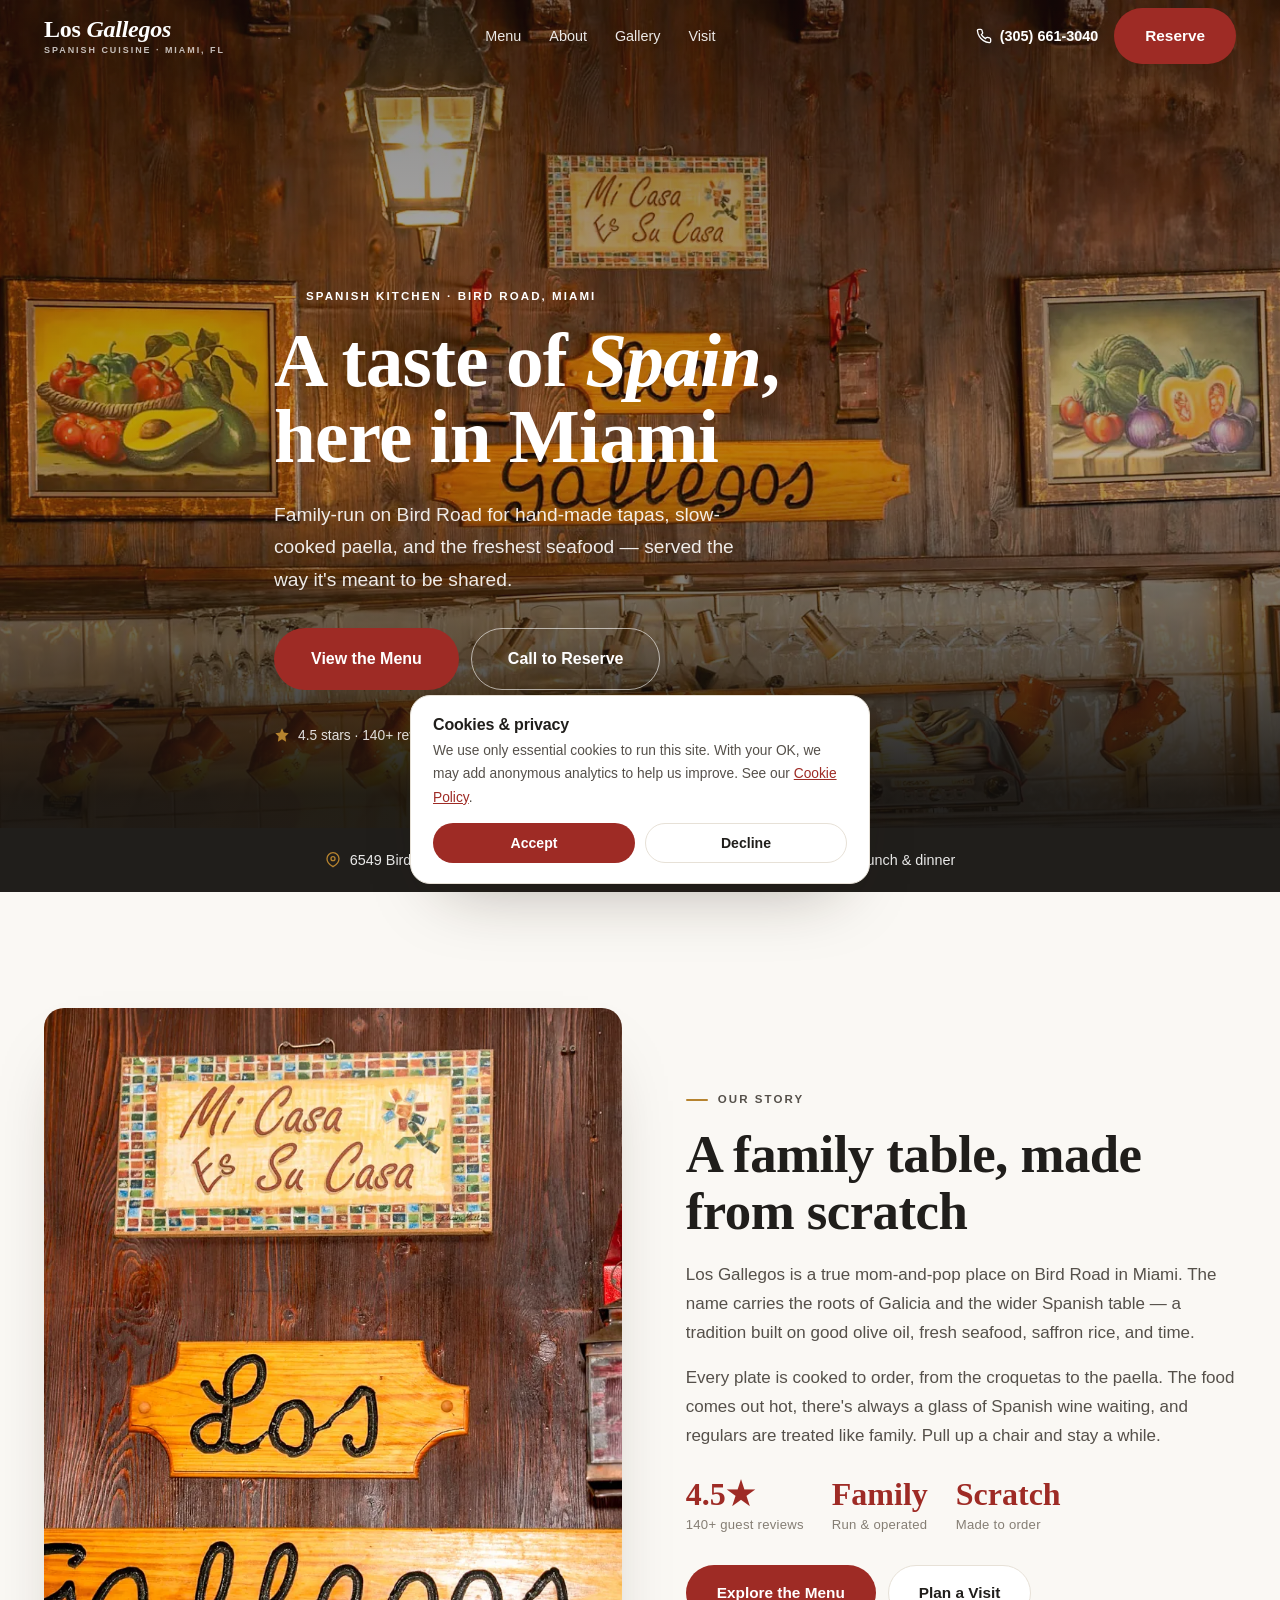
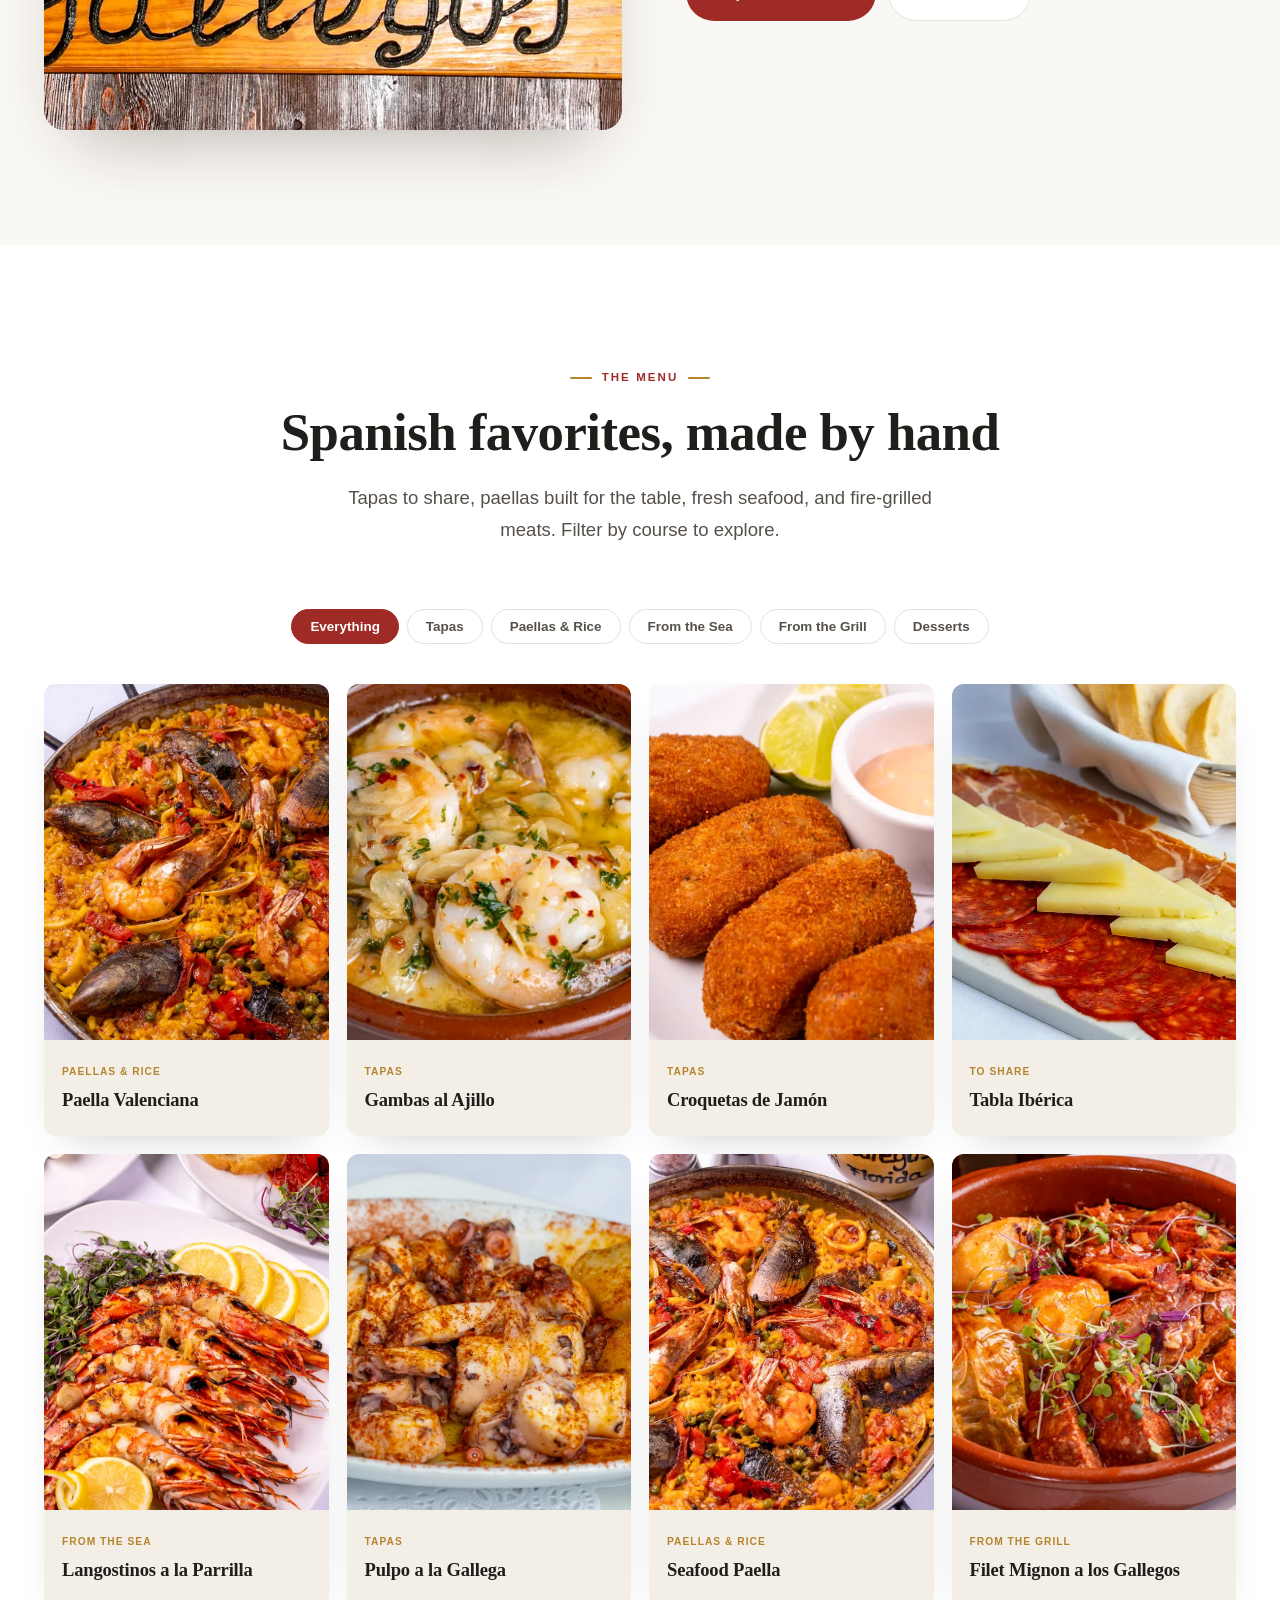
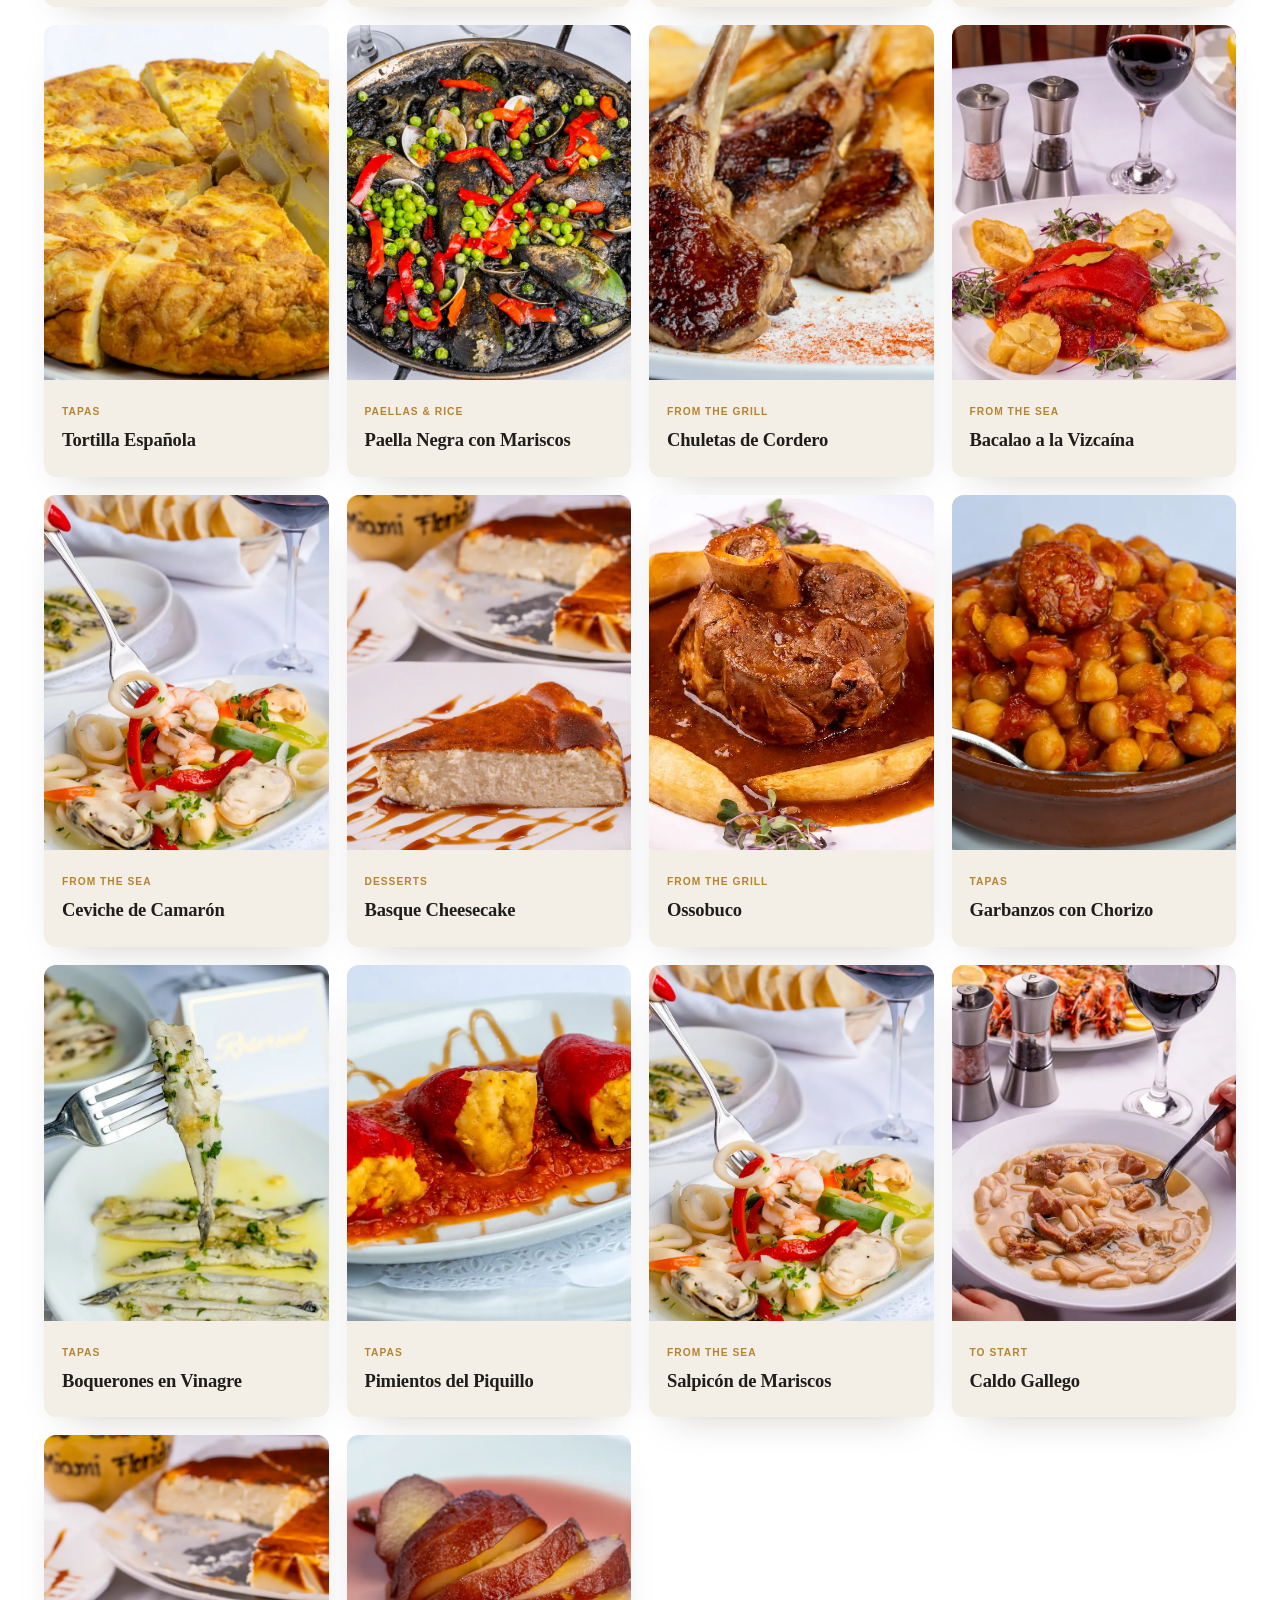
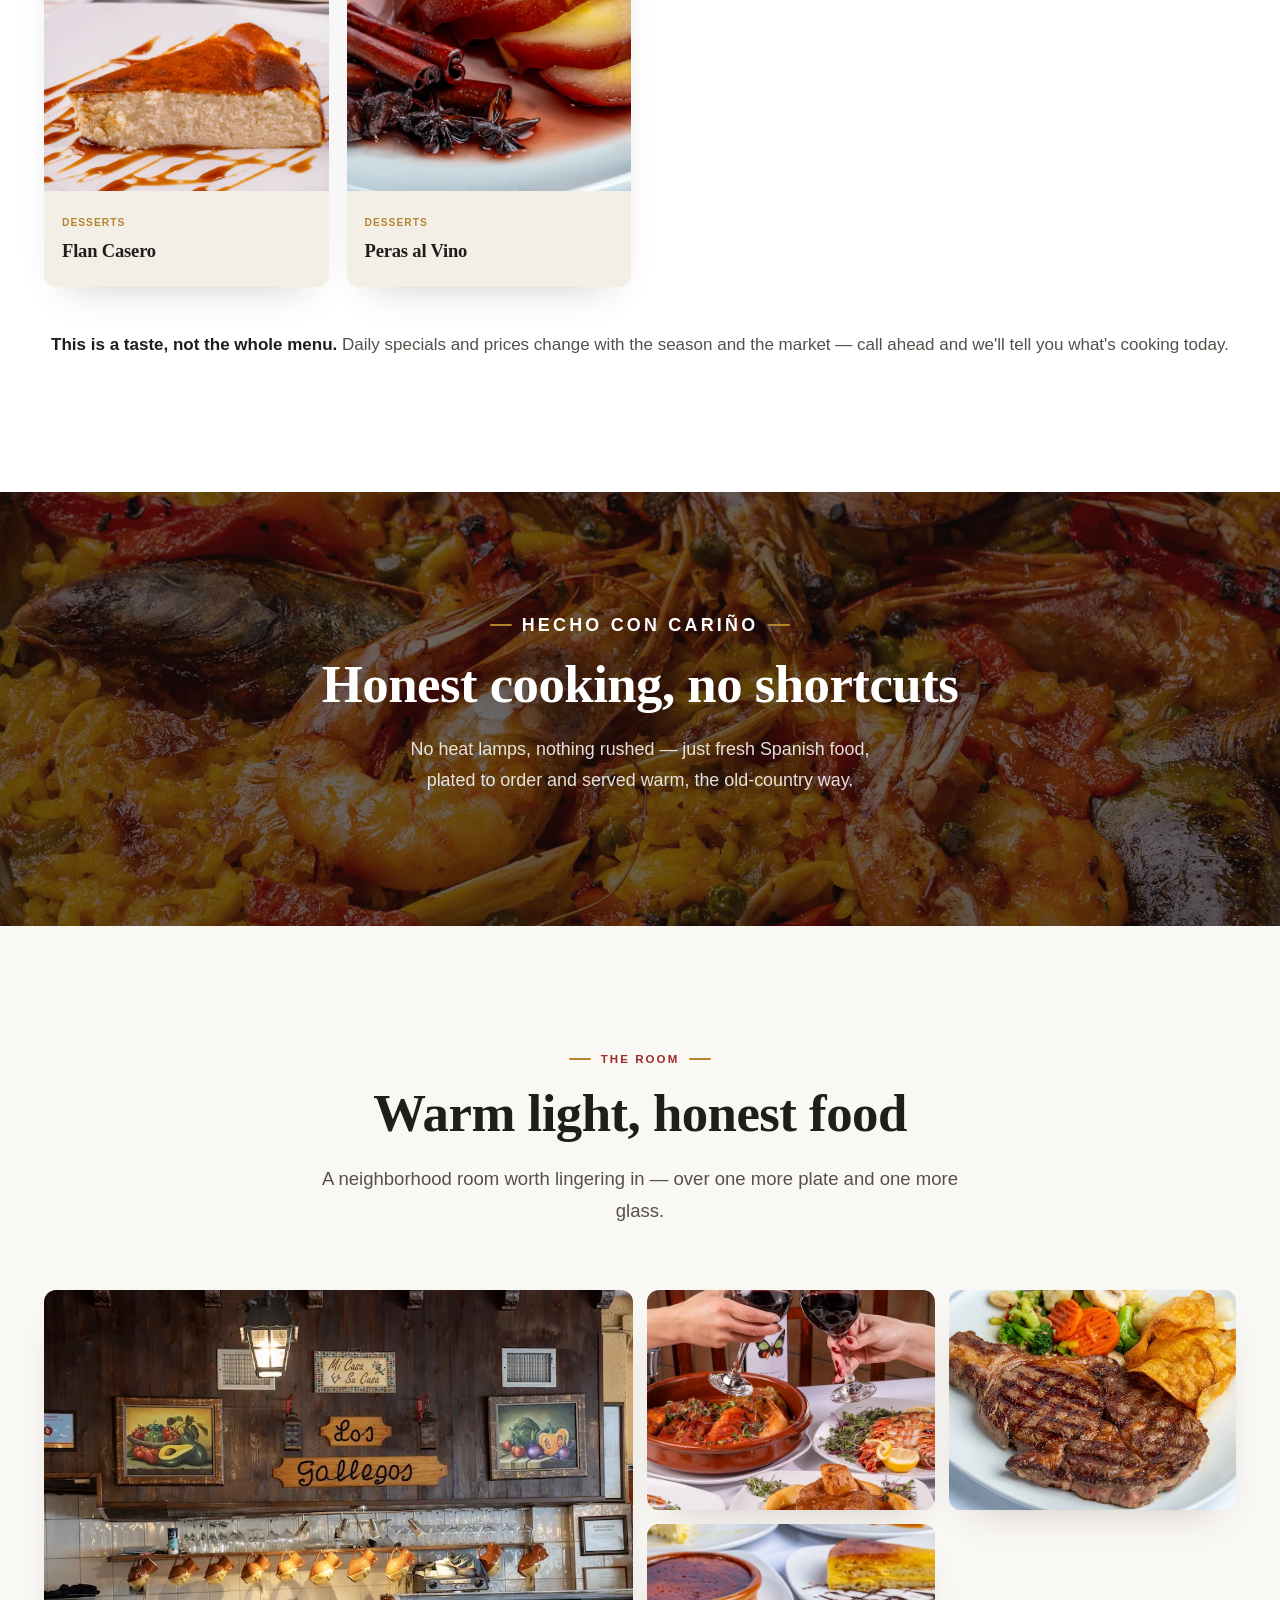
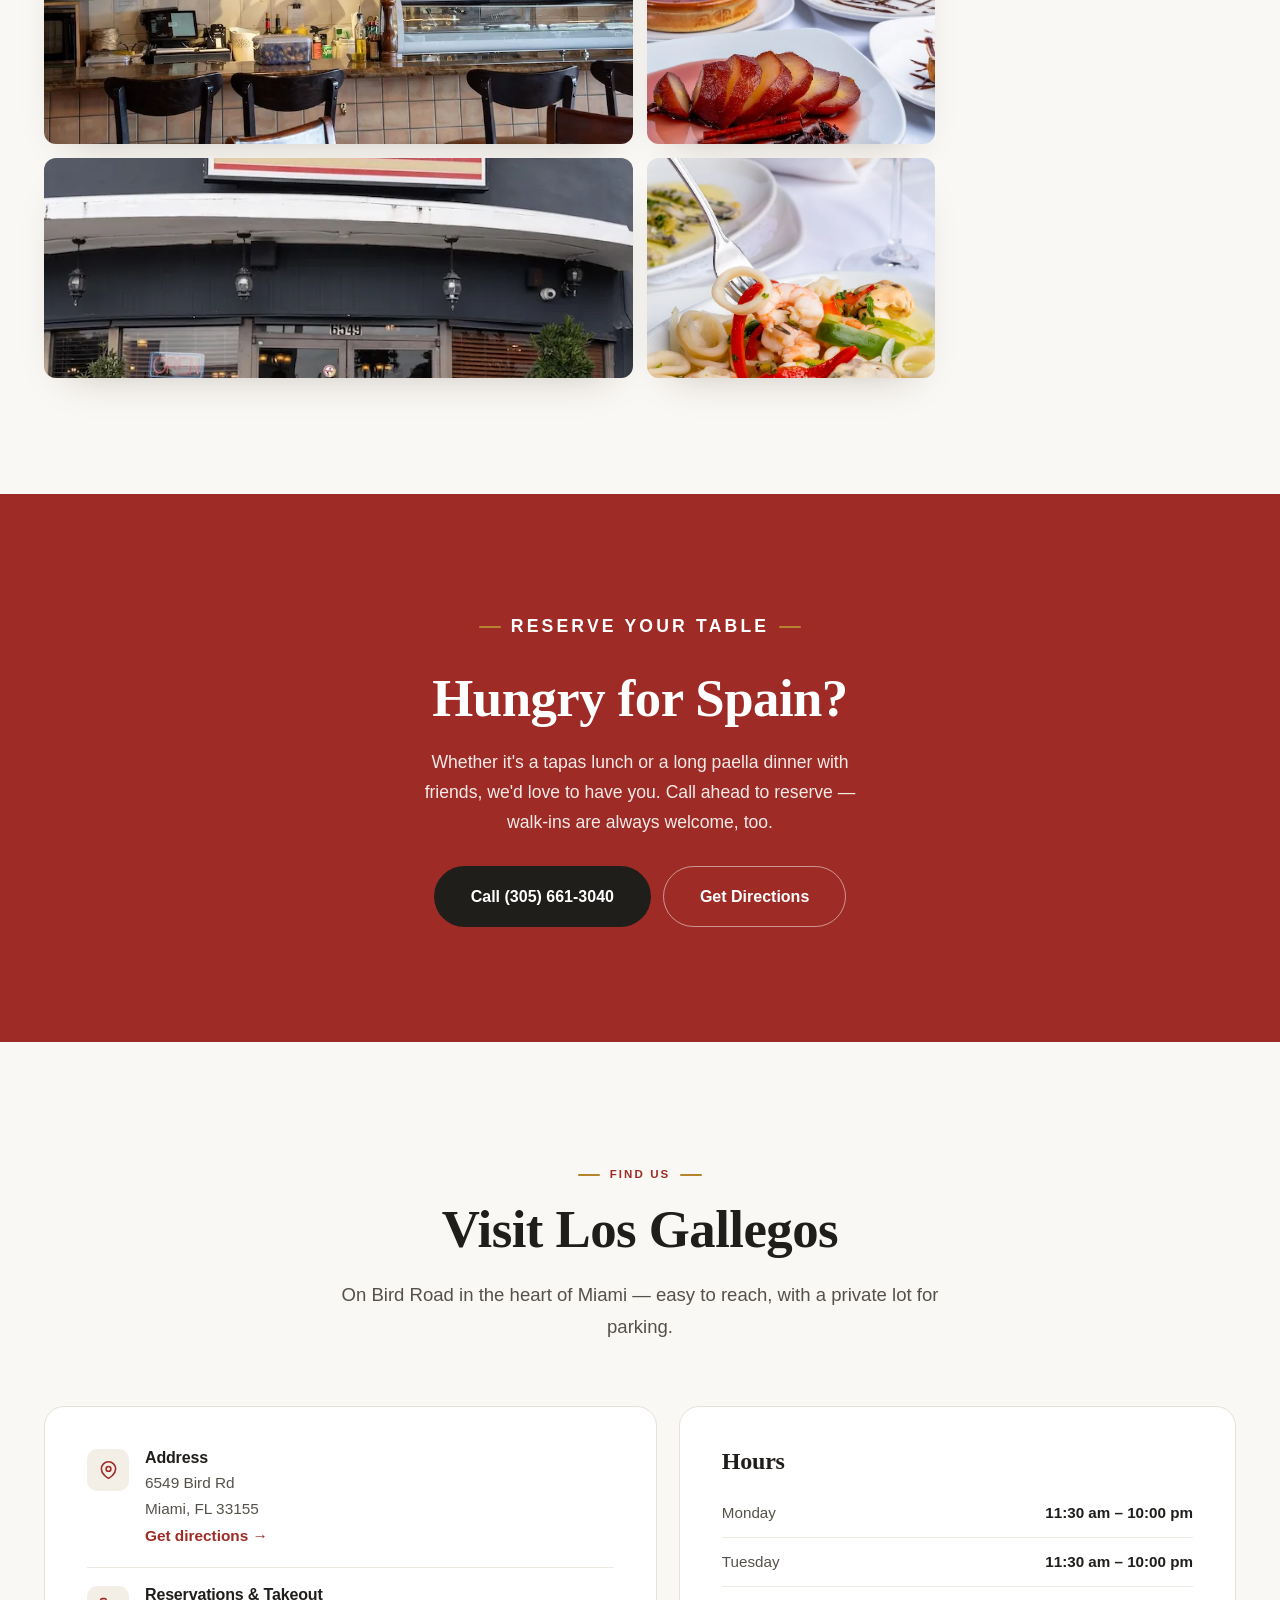
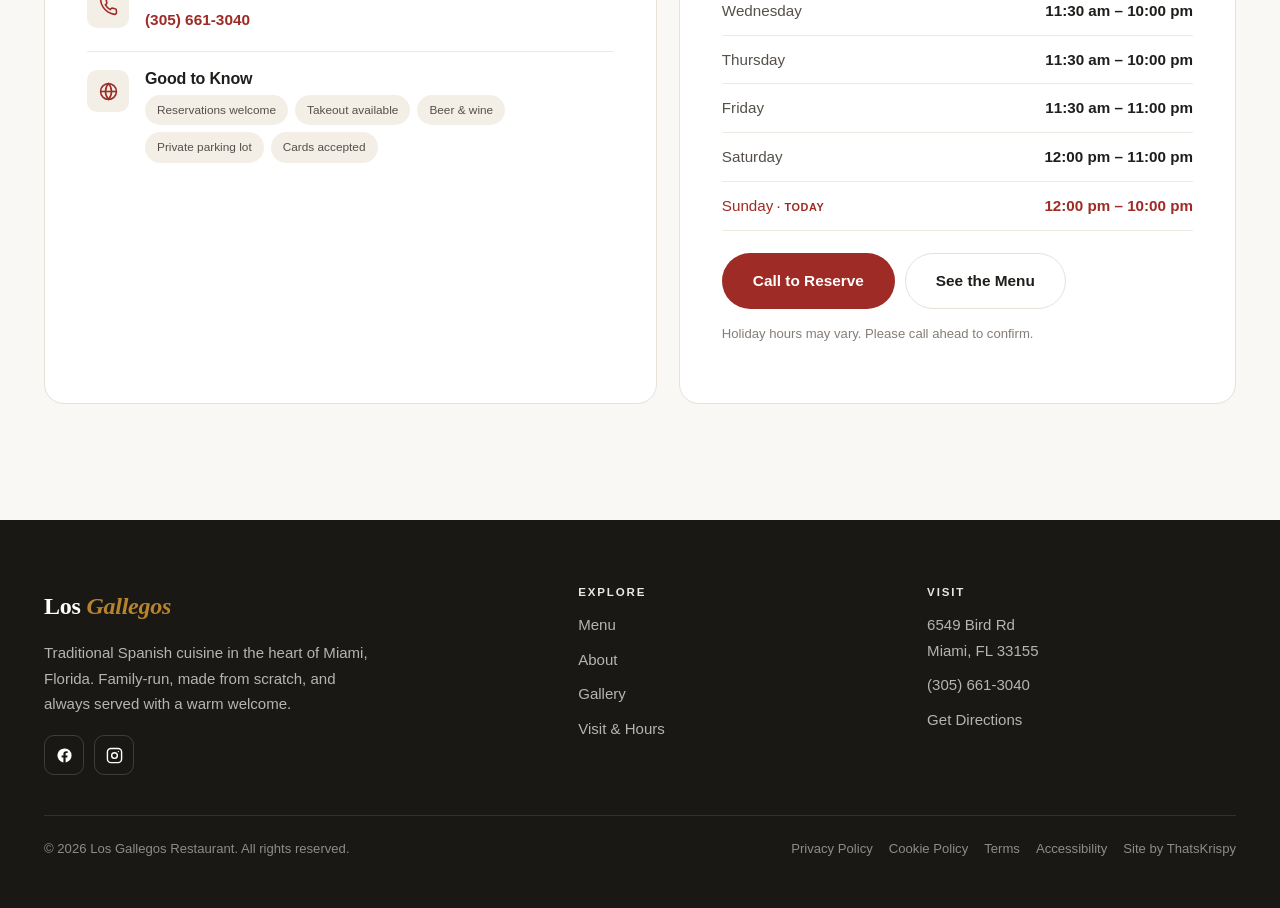
==== index.html @ fc549ae0 "v5 'Clean Modern' ground-up rebuild: light editorial design, system fonts, SEO-renamed images (Miami" ====
<!DOCTYPE html>
<html lang="en">
<head>
  <meta charset="UTF-8" />
  <meta name="viewport" content="width=device-width, initial-scale=1" />
  <title>Los Gallegos | Spanish Restaurant in Miami, FL — Tapas, Paella &amp; Seafood</title>
  <meta name="description" content="Los Gallegos is a family-run Spanish restaurant on Bird Road in Miami, Florida. Hand-made tapas, slow-cooked paella, fresh seafood, and Spanish wine. Call (305) 661-3040 to reserve." />
  <meta name="theme-color" content="#9e2b25" />
  <link rel="canonical" href="https://losgallegosmiami.com/" />

  <!-- Open Graph / social -->
  <meta property="og:type" content="restaurant" />
  <meta property="og:title" content="Los Gallegos | Spanish Restaurant in Miami, FL" />
  <meta property="og:description" content="Hand-made tapas, slow-cooked paella, and fresh seafood — a family-run Spanish table on Bird Road, Miami, Florida." />
  <meta property="og:url" content="https://losgallegosmiami.com/" />
  <meta property="og:image" content="https://losgallegosmiami.com/assets/img/los-gallegos-spanish-restaurant-miami-florida.jpg" />
  <meta property="og:locale" content="en_US" />
  <meta name="twitter:card" content="summary_large_image" />
  <meta name="twitter:title" content="Los Gallegos | Spanish Restaurant in Miami, FL" />
  <meta name="twitter:description" content="Tapas, paella, and fresh seafood in the heart of Miami, Florida. Family-run on Bird Road." />
  <meta name="twitter:image" content="https://losgallegosmiami.com/assets/img/los-gallegos-spanish-restaurant-miami-florida.jpg" />

  <!-- Favicons -->
  <link rel="icon" type="image/png" sizes="32x32" href="/assets/img/favicon-32.png" />
  <link rel="icon" type="image/png" sizes="16x16" href="/assets/img/favicon-16.png" />
  <link rel="apple-touch-icon" href="/assets/img/favicon-180.png" />
  <link rel="manifest" href="/site.webmanifest" />
  <link rel="preload" as="image" href="/assets/img/spanish-restaurant-los-gallegos-miami-florida.webp" />

  <link rel="stylesheet" href="/css/styles.css" />

  <!-- Structured data: Restaurant -->
  <script type="application/ld+json">
  {
    "@context": "https://schema.org",
    "@type": "Restaurant",
    "name": "Los Gallegos Restaurant",
    "image": "https://losgallegosmiami.com/assets/img/los-gallegos-spanish-restaurant-miami-florida.jpg",
    "url": "https://losgallegosmiami.com/",
    "telephone": "+1-305-661-3040",
    "servesCuisine": ["Spanish", "Tapas", "Seafood", "Mediterranean"],
    "priceRange": "$$",
    "acceptsReservations": "True",
    "address": {
      "@type": "PostalAddress",
      "streetAddress": "6549 Bird Rd",
      "addressLocality": "Miami",
      "addressRegion": "FL",
      "postalCode": "33155",
      "addressCountry": "US"
    },
    "geo": { "@type": "GeoCoordinates", "latitude": 25.7336979, "longitude": -80.3020554 },
    "hasMenu": "https://losgallegosmiami.com/#menu",
    "openingHoursSpecification": [
      { "@type": "OpeningHoursSpecification", "dayOfWeek": ["Monday","Tuesday","Wednesday","Thursday"], "opens": "11:30", "closes": "22:00" },
      { "@type": "OpeningHoursSpecification", "dayOfWeek": "Friday", "opens": "11:30", "closes": "23:00" },
      { "@type": "OpeningHoursSpecification", "dayOfWeek": "Saturday", "opens": "12:00", "closes": "23:00" },
      { "@type": "OpeningHoursSpecification", "dayOfWeek": "Sunday", "opens": "12:00", "closes": "22:00" }
    ]
  }
  </script>
</head>
<body>
  <a href="#main" class="skip btn btn--primary">Skip to content</a>

  <!-- Header -->
  <header class="site-header">
    <div class="container">
      <nav class="nav" aria-label="Primary">
        <a class="brand" href="#top" aria-label="Los Gallegos — home">
          <span class="brand__mark">Los <em>Gallegos</em></span>
          <span class="brand__sub">Spanish Cuisine · Miami, FL</span>
        </a>
        <ul class="nav__links" id="nav-links">
          <li><a href="#menu">Menu</a></li>
          <li><a href="#about">About</a></li>
          <li><a href="#gallery">Gallery</a></li>
          <li><a href="#visit">Visit</a></li>
        </ul>
        <div class="nav__actions">
          <a class="nav__call" href="tel:+13056613040" aria-label="Call Los Gallegos at (305) 661-3040">
            <svg viewBox="0 0 24 24" fill="none" stroke="currentColor" stroke-width="2" aria-hidden="true"><path d="M22 16.92v3a2 2 0 0 1-2.18 2 19.79 19.79 0 0 1-8.63-3.07 19.5 19.5 0 0 1-6-6 19.79 19.79 0 0 1-3.07-8.67A2 2 0 0 1 4.11 2h3a2 2 0 0 1 2 1.72c.13.96.36 1.9.7 2.81a2 2 0 0 1-.45 2.11L8.09 9.91a16 16 0 0 0 6 6l1.27-1.27a2 2 0 0 1 2.11-.45c.9.34 1.85.57 2.81.7A2 2 0 0 1 22 16.92z"/></svg>
            (305) 661-3040
          </a>
          <a class="btn btn--primary" href="tel:+13056613040">Reserve</a>
          <button class="nav__toggle" type="button" aria-label="Open menu" aria-controls="nav-links" aria-expanded="false">
            <span></span><span></span><span></span>
          </button>
        </div>
      </nav>
    </div>
  </header>

  <main id="main">
    <span id="top"></span>

    <!-- Hero -->
    <section class="hero" aria-label="Welcome to Los Gallegos">
      <div class="hero__media">
        <img src="/assets/img/spanish-restaurant-los-gallegos-miami-florida.webp" alt="Interior of Los Gallegos Spanish restaurant in Miami, Florida" fetchpriority="high" />
      </div>
      <div class="container hero__inner">
        <p class="eyebrow">Spanish Kitchen · Bird Road, Miami</p>
        <h1>A taste of <em>Spain</em>,<br />here in Miami</h1>
        <p class="hero__tag">Family-run on Bird Road for hand-made tapas, slow-cooked paella, and the freshest seafood — served the way it's meant to be shared.</p>
        <div class="hero__actions">
          <a class="btn btn--primary btn--lg" href="#menu">View the Menu</a>
          <a class="btn btn--ghost btn--lg" style="color:#fff;border-color:rgba(255,255,255,.6)" href="tel:+13056613040">Call to Reserve</a>
        </div>
        <div class="hero__meta">
          <span><svg viewBox="0 0 24 24" fill="currentColor" aria-hidden="true"><path d="M12 2l2.9 6.26L22 9.27l-5 4.87L18.18 22 12 18.56 5.82 22 7 14.14l-5-4.87 7.1-1.01L12 2z"/></svg> 4.5 stars · 140+ reviews</span>
          <span><svg viewBox="0 0 24 24" fill="none" stroke="currentColor" stroke-width="2" aria-hidden="true"><path d="M21 10c0 7-9 12-9 12s-9-5-9-12a9 9 0 0 1 18 0z"/><circle cx="12" cy="10" r="3"/></svg> 6549 Bird Rd, Miami, FL</span>
          <span><svg viewBox="0 0 24 24" fill="none" stroke="currentColor" stroke-width="2" aria-hidden="true"><circle cx="12" cy="12" r="9"/><path d="M12 7v5l3 2"/></svg> Open daily · lunch &amp; dinner</span>
        </div>
      </div>
    </section>

    <!-- Quick info strip -->
    <div class="strip">
      <div class="container">
        <div class="strip__row">
          <span><svg viewBox="0 0 24 24" fill="none" stroke="currentColor" stroke-width="2" aria-hidden="true"><path d="M21 10c0 7-9 12-9 12s-9-5-9-12a9 9 0 0 1 18 0z"/><circle cx="12" cy="10" r="3"/></svg> 6549 Bird Rd, Miami, FL 33155</span>
          <span><svg viewBox="0 0 24 24" fill="none" stroke="currentColor" stroke-width="2" aria-hidden="true"><path d="M22 16.92v3a2 2 0 0 1-2.18 2 19.79 19.79 0 0 1-8.63-3.07 19.5 19.5 0 0 1-6-6 19.79 19.79 0 0 1-3.07-8.67A2 2 0 0 1 4.11 2h3a2 2 0 0 1 2 1.72c.13.96.36 1.9.7 2.81a2 2 0 0 1-.45 2.11L8.09 9.91a16 16 0 0 0 6 6l1.27-1.27a2 2 0 0 1 2.11-.45c.9.34 1.85.57 2.81.7A2 2 0 0 1 22 16.92z"/></svg> <a href="tel:+13056613040">(305) 661-3040</a></span>
          <span><svg viewBox="0 0 24 24" fill="none" stroke="currentColor" stroke-width="2" aria-hidden="true"><circle cx="12" cy="12" r="9"/><path d="M12 7v5l3 2"/></svg> Open today · lunch &amp; dinner</span>
        </div>
      </div>
    </div>

    <!-- About -->
    <section class="section" id="about" aria-label="About Los Gallegos">
      <div class="container">
        <div class="about__grid">
          <div class="about__media reveal">
            <img src="/assets/img/spanish-restaurant-dining-room-los-gallegos-miami-florida.webp" alt="The warm dining room at Los Gallegos Spanish restaurant in Miami, Florida" loading="lazy" decoding="async" />
          </div>
          <div class="about__body reveal" data-delay="1">
            <p class="eyebrow">Our Story</p>
            <h2>A family table, made from scratch</h2>
            <p>Los Gallegos is a true mom-and-pop place on Bird Road in Miami. The name carries the roots of Galicia and the wider Spanish table — a tradition built on good olive oil, fresh seafood, saffron rice, and time.</p>
            <p>Every plate is cooked to order, from the croquetas to the paella. The food comes out hot, there's always a glass of Spanish wine waiting, and regulars are treated like family. Pull up a chair and stay a while.</p>
            <div class="stats">
              <div class="stat"><strong>4.5★</strong><span>140+ guest reviews</span></div>
              <div class="stat"><strong>Family</strong><span>Run &amp; operated</span></div>
              <div class="stat"><strong>Scratch</strong><span>Made to order</span></div>
            </div>
            <div class="hero__actions" style="margin-top:26px">
              <a class="btn btn--primary" href="#menu">Explore the Menu</a>
              <a class="btn btn--outline" href="#visit">Plan a Visit</a>
            </div>
          </div>
        </div>
      </div>
    </section>

    <!-- Menu / dishes -->
    <section class="section menu" id="menu" aria-label="Menu highlights">
      <div class="container">
        <div class="head center reveal">
          <p class="eyebrow eyebrow--center">The Menu</p>
          <h2>Spanish favorites, made by hand</h2>
          <p class="lead">Tapas to share, paellas built for the table, fresh seafood, and fire-grilled meats. Filter by course to explore.</p>
        </div>

        <div class="filter reveal" role="group" aria-label="Filter dishes by course">
          <button type="button" class="is-active" data-filter="all">Everything</button>
          <button type="button" data-filter="tapas">Tapas</button>
          <button type="button" data-filter="arroces">Paellas &amp; Rice</button>
          <button type="button" data-filter="mar">From the Sea</button>
          <button type="button" data-filter="carne">From the Grill</button>
          <button type="button" data-filter="postres">Desserts</button>
        </div>

        <div class="dishes reveal" id="dishes">
          <figure class="dish" data-course="arroces">
            <div class="dish__img"><img src="/assets/img/paella-valenciana-los-gallegos-miami-florida.webp" alt="Paella Valenciana with saffron rice, chicken and seafood at Los Gallegos Miami" loading="lazy" decoding="async" /></div>
            <figcaption class="dish__body"><span class="dish__tag">Paellas &amp; Rice</span><h3 class="dish__name">Paella Valenciana</h3></figcaption>
          </figure>
          <figure class="dish" data-course="tapas">
            <div class="dish__img"><img src="/assets/img/gambas-al-ajillo-garlic-shrimp-los-gallegos-miami-florida.webp" alt="Gambas al ajillo — sizzling garlic shrimp at Los Gallegos Miami" loading="lazy" decoding="async" /></div>
            <figcaption class="dish__body"><span class="dish__tag">Tapas</span><h3 class="dish__name">Gambas al Ajillo</h3></figcaption>
          </figure>
          <figure class="dish" data-course="tapas">
            <div class="dish__img"><img src="/assets/img/croquetas-de-jamon-los-gallegos-miami-florida.webp" alt="Golden ham croquetas at Los Gallegos Miami" loading="lazy" decoding="async" /></div>
            <figcaption class="dish__body"><span class="dish__tag">Tapas</span><h3 class="dish__name">Croquetas de Jamón</h3></figcaption>
          </figure>
          <figure class="dish" data-course="tapas">
            <div class="dish__img"><img src="/assets/img/tabla-iberica-charcuterie-los-gallegos-miami-florida.webp" alt="Tabla Ibérica board of Spanish cured meats and cheeses at Los Gallegos Miami" loading="lazy" decoding="async" /></div>
            <figcaption class="dish__body"><span class="dish__tag">To Share</span><h3 class="dish__name">Tabla Ibérica</h3></figcaption>
          </figure>
          <figure class="dish" data-course="mar">
            <div class="dish__img"><img src="/assets/img/grilled-langostinos-los-gallegos-miami-florida.webp" alt="Grilled langostinos with garlic and olive oil at Los Gallegos Miami" loading="lazy" decoding="async" /></div>
            <figcaption class="dish__body"><span class="dish__tag">From the Sea</span><h3 class="dish__name">Langostinos a la Parrilla</h3></figcaption>
          </figure>
          <figure class="dish" data-course="tapas">
            <div class="dish__img"><img src="/assets/img/pulpo-a-la-gallega-octopus-los-gallegos-miami-florida.webp" alt="Pulpo a la Gallega — Galician octopus with paprika at Los Gallegos Miami" loading="lazy" decoding="async" /></div>
            <figcaption class="dish__body"><span class="dish__tag">Tapas</span><h3 class="dish__name">Pulpo a la Gallega</h3></figcaption>
          </figure>
          <figure class="dish" data-course="arroces">
            <div class="dish__img"><img src="/assets/img/seafood-paella-los-gallegos-miami-florida.webp" alt="Seafood paella heavy with the day's catch at Los Gallegos Miami" loading="lazy" decoding="async" /></div>
            <figcaption class="dish__body"><span class="dish__tag">Paellas &amp; Rice</span><h3 class="dish__name">Seafood Paella</h3></figcaption>
          </figure>
          <figure class="dish" data-course="carne">
            <div class="dish__img"><img src="/assets/img/filet-mignon-los-gallegos-miami-florida.webp" alt="Filet mignon a los Gallegos at Los Gallegos Miami" loading="lazy" decoding="async" /></div>
            <figcaption class="dish__body"><span class="dish__tag">From the Grill</span><h3 class="dish__name">Filet Mignon a los Gallegos</h3></figcaption>
          </figure>
          <figure class="dish" data-course="tapas">
            <div class="dish__img"><img src="/assets/img/tortilla-espanola-los-gallegos-miami-florida.webp" alt="Tortilla Española — Spanish potato omelette at Los Gallegos Miami" loading="lazy" decoding="async" /></div>
            <figcaption class="dish__body"><span class="dish__tag">Tapas</span><h3 class="dish__name">Tortilla Española</h3></figcaption>
          </figure>
          <figure class="dish" data-course="arroces">
            <div class="dish__img"><img src="/assets/img/paella-negra-seafood-los-gallegos-miami-florida.webp" alt="Paella negra — black rice cooked in squid ink with seafood at Los Gallegos Miami" loading="lazy" decoding="async" /></div>
            <figcaption class="dish__body"><span class="dish__tag">Paellas &amp; Rice</span><h3 class="dish__name">Paella Negra con Mariscos</h3></figcaption>
          </figure>
          <figure class="dish" data-course="carne">
            <div class="dish__img"><img src="/assets/img/chuletas-de-cordero-lamb-chops-los-gallegos-miami-florida.webp" alt="Chuletas de cordero — grilled lamb chops at Los Gallegos Miami" loading="lazy" decoding="async" /></div>
            <figcaption class="dish__body"><span class="dish__tag">From the Grill</span><h3 class="dish__name">Chuletas de Cordero</h3></figcaption>
          </figure>
          <figure class="dish" data-course="mar">
            <div class="dish__img"><img src="/assets/img/bacalao-a-la-vizcaina-los-gallegos-miami-florida.webp" alt="Bacalao a la Vizcaína — salt cod in Biscay pepper sauce at Los Gallegos Miami" loading="lazy" decoding="async" /></div>
            <figcaption class="dish__body"><span class="dish__tag">From the Sea</span><h3 class="dish__name">Bacalao a la Vizcaína</h3></figcaption>
          </figure>
          <figure class="dish" data-course="mar">
            <div class="dish__img"><img src="/assets/img/ceviche-de-camaron-los-gallegos-miami-florida.webp" alt="Ceviche de camarón — shrimp cured in citrus at Los Gallegos Miami" loading="lazy" decoding="async" /></div>
            <figcaption class="dish__body"><span class="dish__tag">From the Sea</span><h3 class="dish__name">Ceviche de Camarón</h3></figcaption>
          </figure>
          <figure class="dish" data-course="postres">
            <div class="dish__img"><img src="/assets/img/basque-cheesecake-los-gallegos-miami-florida.webp" alt="Burnt Basque cheesecake with a caramelized top at Los Gallegos Miami" loading="lazy" decoding="async" /></div>
            <figcaption class="dish__body"><span class="dish__tag">Desserts</span><h3 class="dish__name">Basque Cheesecake</h3></figcaption>
          </figure>
          <figure class="dish" data-course="carne">
            <div class="dish__img"><img src="/assets/img/ossobuco-los-gallegos-miami-florida.webp" alt="Ossobuco — slow-braised veal shank at Los Gallegos Miami" loading="lazy" decoding="async" /></div>
            <figcaption class="dish__body"><span class="dish__tag">From the Grill</span><h3 class="dish__name">Ossobuco</h3></figcaption>
          </figure>
          <figure class="dish" data-course="tapas">
            <div class="dish__img"><img src="/assets/img/garbanzos-con-chorizo-los-gallegos-miami-florida.webp" alt="Garbanzos con chorizo — chickpeas stewed with chorizo at Los Gallegos Miami" loading="lazy" decoding="async" /></div>
            <figcaption class="dish__body"><span class="dish__tag">Tapas</span><h3 class="dish__name">Garbanzos con Chorizo</h3></figcaption>
          </figure>
          <figure class="dish" data-course="tapas">
            <div class="dish__img"><img src="/assets/img/boquerones-en-vinagre-los-gallegos-miami-florida.webp" alt="Boquerones en vinagre — marinated white anchovies at Los Gallegos Miami" loading="lazy" decoding="async" /></div>
            <figcaption class="dish__body"><span class="dish__tag">Tapas</span><h3 class="dish__name">Boquerones en Vinagre</h3></figcaption>
          </figure>
          <figure class="dish" data-course="tapas">
            <div class="dish__img"><img src="/assets/img/pimientos-del-piquillo-los-gallegos-miami-florida.webp" alt="Pimientos del piquillo stuffed with cod at Los Gallegos Miami" loading="lazy" decoding="async" /></div>
            <figcaption class="dish__body"><span class="dish__tag">Tapas</span><h3 class="dish__name">Pimientos del Piquillo</h3></figcaption>
          </figure>
          <figure class="dish" data-course="mar">
            <div class="dish__img"><img src="/assets/img/salpicon-de-mariscos-seafood-salad-los-gallegos-miami-florida.webp" alt="Salpicón de mariscos — chilled seafood salad at Los Gallegos Miami" loading="lazy" decoding="async" /></div>
            <figcaption class="dish__body"><span class="dish__tag">From the Sea</span><h3 class="dish__name">Salpicón de Mariscos</h3></figcaption>
          </figure>
          <figure class="dish" data-course="tapas">
            <div class="dish__img"><img src="/assets/img/caldo-gallego-los-gallegos-miami-florida.webp" alt="Caldo gallego — Galician white bean and greens soup at Los Gallegos Miami" loading="lazy" decoding="async" /></div>
            <figcaption class="dish__body"><span class="dish__tag">To Start</span><h3 class="dish__name">Caldo Gallego</h3></figcaption>
          </figure>
          <figure class="dish" data-course="postres">
            <div class="dish__img"><img src="/assets/img/flan-casero-los-gallegos-miami-florida.webp" alt="Flan casero — homemade Spanish custard with caramel at Los Gallegos Miami" loading="lazy" decoding="async" /></div>
            <figcaption class="dish__body"><span class="dish__tag">Desserts</span><h3 class="dish__name">Flan Casero</h3></figcaption>
          </figure>
          <figure class="dish" data-course="postres">
            <div class="dish__img"><img src="/assets/img/peras-al-vino-los-gallegos-miami-florida.webp" alt="Peras al vino — pears poached in spiced red wine at Los Gallegos Miami" loading="lazy" decoding="async" /></div>
            <figcaption class="dish__body"><span class="dish__tag">Desserts</span><h3 class="dish__name">Peras al Vino</h3></figcaption>
          </figure>
        </div>

        <p class="menu__note reveal"><strong>This is a taste, not the whole menu.</strong> Daily specials and prices change with the season and the market — call ahead and we'll tell you what's cooking today.</p>
      </div>
    </section>

    <!-- Feature banner -->
    <section class="section feature" aria-label="Made by hand">
      <div class="feature__bg">
        <img src="/assets/img/spanish-food-spread-los-gallegos-miami-florida.webp" alt="A spread of Spanish dishes at Los Gallegos Miami, Florida" loading="lazy" decoding="async" />
      </div>
      <div class="container">
        <p class="eyebrow eyebrow--center reveal">Hecho con Cariño</p>
        <h2 class="reveal" data-delay="1">Honest cooking, no shortcuts</h2>
        <p class="reveal" data-delay="1">No heat lamps, nothing rushed — just fresh Spanish food, plated to order and served warm, the old-country way.</p>
      </div>
    </section>

    <!-- Gallery -->
    <section class="section" id="gallery" aria-label="Photo gallery">
      <div class="container">
        <div class="head center reveal">
          <p class="eyebrow eyebrow--center">The Room</p>
          <h2>Warm light, honest food</h2>
          <p class="lead">A neighborhood room worth lingering in — over one more plate and one more glass.</p>
        </div>
        <div class="gallery-grid reveal">
          <figure class="w2 h2"><img src="/assets/img/restaurant-bar-interior-los-gallegos-miami-florida.webp" alt="The bar inside Los Gallegos Spanish restaurant in Miami, Florida" loading="lazy" decoding="async" /></figure>
          <figure><img src="/assets/img/spanish-wine-toast-los-gallegos-miami-florida.webp" alt="Guests toasting with Spanish wine at Los Gallegos Miami" loading="lazy" decoding="async" /></figure>
          <figure><img src="/assets/img/grilled-steak-los-gallegos-miami-florida.webp" alt="Grilled steak at Los Gallegos Miami" loading="lazy" decoding="async" /></figure>
          <figure><img src="/assets/img/spanish-dessert-los-gallegos-miami-florida.webp" alt="A Spanish dessert at Los Gallegos Miami" loading="lazy" decoding="async" /></figure>
          <figure class="w2"><img src="/assets/img/los-gallegos-storefront-bird-road-miami-florida.webp" alt="Storefront of Los Gallegos Restaurant on Bird Road, Miami, Florida" loading="lazy" decoding="async" /></figure>
          <figure><img src="/assets/img/salpicon-de-mariscos-seafood-salad-los-gallegos-miami-florida.webp" alt="Salpicón de mariscos seafood salad at Los Gallegos Miami" loading="lazy" decoding="async" /></figure>
        </div>
      </div>
    </section>

    <!-- CTA -->
    <section class="section cta" aria-label="Reserve a table">
      <div class="container">
        <p class="eyebrow eyebrow--center reveal" style="color:#fff">Reserve Your Table</p>
        <h2 class="reveal" data-delay="1">Hungry for Spain?</h2>
        <p class="reveal" data-delay="1">Whether it's a tapas lunch or a long paella dinner with friends, we'd love to have you. Call ahead to reserve — walk-ins are always welcome, too.</p>
        <div class="cta__actions reveal" data-delay="2">
          <a class="btn btn--dark btn--lg" href="tel:+13056613040">Call (305) 661-3040</a>
          <a class="btn btn--outline btn--lg" href="https://www.google.com/maps/dir/?api=1&amp;destination=6549+Bird+Rd+Miami+FL+33155" target="_blank" rel="noopener">Get Directions</a>
        </div>
      </div>
    </section>

    <!-- Visit -->
    <section class="section" id="visit" aria-label="Visit us">
      <div class="container">
        <div class="head center reveal">
          <p class="eyebrow eyebrow--center">Find Us</p>
          <h2>Visit Los Gallegos</h2>
          <p class="lead">On Bird Road in the heart of Miami — easy to reach, with a private lot for parking.</p>
        </div>
        <div class="visit-grid">
          <div class="card reveal">
            <div class="info-block">
              <span class="info-block__icon"><svg viewBox="0 0 24 24" fill="none" stroke="currentColor" stroke-width="2" aria-hidden="true"><path d="M21 10c0 7-9 12-9 12s-9-5-9-12a9 9 0 0 1 18 0z"/><circle cx="12" cy="10" r="3"/></svg></span>
              <div><h3>Address</h3><p>6549 Bird Rd<br />Miami, FL 33155</p><p><a href="https://www.google.com/maps/dir/?api=1&amp;destination=6549+Bird+Rd+Miami+FL+33155" target="_blank" rel="noopener">Get directions →</a></p></div>
            </div>
            <div class="info-block">
              <span class="info-block__icon"><svg viewBox="0 0 24 24" fill="none" stroke="currentColor" stroke-width="2" aria-hidden="true"><path d="M22 16.92v3a2 2 0 0 1-2.18 2 19.79 19.79 0 0 1-8.63-3.07 19.5 19.5 0 0 1-6-6 19.79 19.79 0 0 1-3.07-8.67A2 2 0 0 1 4.11 2h3a2 2 0 0 1 2 1.72c.13.96.36 1.9.7 2.81a2 2 0 0 1-.45 2.11L8.09 9.91a16 16 0 0 0 6 6l1.27-1.27a2 2 0 0 1 2.11-.45c.9.34 1.85.57 2.81.7A2 2 0 0 1 22 16.92z"/></svg></span>
              <div><h3>Reservations &amp; Takeout</h3><p><a href="tel:+13056613040">(305) 661-3040</a></p></div>
            </div>
            <div class="info-block">
              <span class="info-block__icon"><svg viewBox="0 0 24 24" fill="none" stroke="currentColor" stroke-width="2" aria-hidden="true"><path d="M12 2a10 10 0 1 0 0 20 10 10 0 0 0 0-20z"/><path d="M2 12h20"/><path d="M12 2a15 15 0 0 1 0 20 15 15 0 0 1 0-20z"/></svg></span>
              <div><h3>Good to Know</h3>
                <div class="amenities">
                  <span>Reservations welcome</span><span>Takeout available</span><span>Beer &amp; wine</span><span>Private parking lot</span><span>Cards accepted</span>
                </div>
              </div>
            </div>
          </div>
          <div class="card reveal" data-delay="1">
            <h3 class="card__title">Hours</h3>
            <table class="hours">
              <caption class="skip">Opening hours by day of the week</caption>
              <tbody>
                <tr data-day="1"><th scope="row">Monday</th><td>11:30 am – 10:00 pm</td></tr>
                <tr data-day="2"><th scope="row">Tuesday</th><td>11:30 am – 10:00 pm</td></tr>
                <tr data-day="3"><th scope="row">Wednesday</th><td>11:30 am – 10:00 pm</td></tr>
                <tr data-day="4"><th scope="row">Thursday</th><td>11:30 am – 10:00 pm</td></tr>
                <tr data-day="5"><th scope="row">Friday</th><td>11:30 am – 11:00 pm</td></tr>
                <tr data-day="6"><th scope="row">Saturday</th><td>12:00 pm – 11:00 pm</td></tr>
                <tr data-day="0"><th scope="row">Sunday</th><td>12:00 pm – 10:00 pm</td></tr>
              </tbody>
            </table>
            <div class="visit__cta">
              <a class="btn btn--primary" href="tel:+13056613040">Call to Reserve</a>
              <a class="btn btn--outline" href="#menu">See the Menu</a>
            </div>
            <p style="font-size:.82rem;color:var(--ink-3);margin-top:14px">Holiday hours may vary. Please call ahead to confirm.</p>
          </div>
        </div>
      </div>
    </section>
  </main>

  <!-- Footer -->
  <footer class="footer">
    <div class="container">
      <div class="footer__top">
        <div>
          <span class="brand__mark">Los <em>Gallegos</em></span>
          <p class="footer__about">Traditional Spanish cuisine in the heart of Miami, Florida. Family-run, made from scratch, and always served with a warm welcome.</p>
          <div class="footer__social">
            <a href="https://www.facebook.com/" target="_blank" rel="noopener" aria-label="Los Gallegos on Facebook">
              <svg viewBox="0 0 24 24" fill="currentColor" aria-hidden="true"><path d="M22 12a10 10 0 1 0-11.56 9.88v-6.99H7.9V12h2.54V9.8c0-2.5 1.49-3.89 3.78-3.89 1.09 0 2.24.2 2.24.2v2.46h-1.26c-1.24 0-1.63.77-1.63 1.56V12h2.78l-.44 2.89h-2.34v6.99A10 10 0 0 0 22 12z"/></svg>
            </a>
            <a href="https://www.instagram.com/" target="_blank" rel="noopener" aria-label="Los Gallegos on Instagram">
              <svg viewBox="0 0 24 24" fill="none" stroke="currentColor" stroke-width="2" aria-hidden="true"><rect x="2" y="2" width="20" height="20" rx="5"/><circle cx="12" cy="12" r="4"/><circle cx="17.5" cy="6.5" r="1" fill="currentColor" stroke="none"/></svg>
            </a>
          </div>
        </div>
        <div>
          <h4>Explore</h4>
          <ul>
            <li><a href="#menu">Menu</a></li>
            <li><a href="#about">About</a></li>
            <li><a href="#gallery">Gallery</a></li>
            <li><a href="#visit">Visit &amp; Hours</a></li>
          </ul>
        </div>
        <div>
          <h4>Visit</h4>
          <ul>
            <li>6549 Bird Rd<br />Miami, FL 33155</li>
            <li><a href="tel:+13056613040">(305) 661-3040</a></li>
            <li><a href="https://www.google.com/maps/dir/?api=1&amp;destination=6549+Bird+Rd+Miami+FL+33155" target="_blank" rel="noopener">Get Directions</a></li>
          </ul>
        </div>
      </div>
      <div class="footer__bottom">
        <p>© <span id="year">2026</span> Los Gallegos Restaurant. All rights reserved.</p>
        <div class="footer__legal">
          <a href="/privacy.html">Privacy Policy</a>
          <a href="/privacy.html#cookies">Cookie Policy</a>
          <a href="/privacy.html#terms">Terms</a>
          <a href="/accessibility.html">Accessibility</a>
          <span>Site by <a href="https://thatskrispy.com" target="_blank" rel="noopener">ThatsKrispy</a></span>
        </div>
      </div>
    </div>
  </footer>

  <!-- Mobile call bar -->
  <div class="callbar">
    <a class="btn btn--primary" href="tel:+13056613040">Call</a>
    <a class="btn btn--dark" href="https://www.google.com/maps/dir/?api=1&amp;destination=6549+Bird+Rd+Miami+FL+33155" target="_blank" rel="noopener">Directions</a>
  </div>

  <!-- Cookie consent -->
  <aside class="consent" id="consent" role="dialog" aria-modal="false" aria-labelledby="consent-title" hidden>
    <h2 id="consent-title">Cookies &amp; privacy</h2>
    <p>We use only essential cookies to run this site. With your OK, we may add anonymous analytics to help us improve. See our <a href="/privacy.html#cookies">Cookie Policy</a>.</p>
    <div class="consent__actions">
      <button type="button" class="btn btn--primary" data-consent="accept">Accept</button>
      <button type="button" class="btn btn--outline" data-consent="decline">Decline</button>
    </div>
  </aside>

  <script src="/js/main.js" defer></script>
</body>
</html>
---- css/styles.css ----
/* =========================================================
   Los Gallegos Restaurant — Miami, FL
   v5 "Clean Modern" — light, editorial, mobile-first
   System fonts (no third-party requests), ADA-focused
   ThatsKrispy
   ========================================================= */

:root {
  --bg:        #faf8f4;
  --surface:   #ffffff;
  --surface-2: #f3efe7;
  --dark:      #1a1815;
  --dark-2:    #23201c;

  --ink:       #201e1b;
  --ink-2:     #55504a;
  --ink-3:     #857e74;
  --line:      #e7e1d7;
  --line-2:    #efeae1;

  --accent:    #9e2b25;   /* deep Spanish wine-red */
  --accent-dk: #7e211c;
  --gold:      #b6832f;   /* muted gold, sparing accent */

  --shadow:    0 18px 40px -24px rgba(40,25,15,.28);
  --shadow-lg: 0 34px 70px -34px rgba(40,25,15,.36);

  --radius:    12px;
  --radius-lg: 20px;
  --maxw:      1240px;
  --ease:      cubic-bezier(.22,.61,.36,1);

  --font:      -apple-system, BlinkMacSystemFont, "Segoe UI", Roboto, Helvetica, Arial, "Apple Color Emoji", sans-serif;
  --font-serif: Georgia, "Times New Roman", "Iowan Old Style", serif;
}

* { box-sizing: border-box; }
html { scroll-behavior: smooth; -webkit-text-size-adjust: 100%; scroll-padding-top: 80px; }
body {
  margin: 0; font-family: var(--font); color: var(--ink); background: var(--bg);
  line-height: 1.7; font-size: 17px; overflow-x: hidden; -webkit-font-smoothing: antialiased;
}
img { max-width: 100%; display: block; height: auto; }
figure { margin: 0; }
a { color: inherit; text-decoration: none; }
::selection { background: var(--accent); color: #fff; }

h1, h2, h3, h4 { font-family: var(--font-serif); font-weight: 600; line-height: 1.08; margin: 0 0 .4em; color: var(--ink); letter-spacing: -.01em; }
h1 { font-size: clamp(2.6rem, 6.5vw, 4.7rem); line-height: 1.02; }
h2 { font-size: clamp(2rem, 4.4vw, 3.3rem); }
h3 { font-size: clamp(1.2rem, 2.2vw, 1.55rem); }
p { margin: 0 0 1rem; }

.container { width: 100%; max-width: var(--maxw); margin: 0 auto; padding: 0 24px; }
.section { padding: clamp(64px, 9vw, 128px) 0; position: relative; }
.center { text-align: center; }
.narrow { max-width: 720px; margin-inline: auto; }

/* Eyebrow */
.eyebrow {
  display: inline-flex; align-items: center; gap: 10px;
  font-family: var(--font); font-size: .72rem; font-weight: 700;
  letter-spacing: .18em; text-transform: uppercase; color: var(--accent); margin-bottom: 16px;
}
.eyebrow::before { content: ""; width: 22px; height: 2px; background: var(--gold); border-radius: 2px; }
.eyebrow--center { justify-content: center; }
.eyebrow--center::after { content: ""; width: 22px; height: 2px; background: var(--gold); border-radius: 2px; }
.lead { font-size: 1.16rem; color: var(--ink-2); max-width: 62ch; }
.center .lead { margin-inline: auto; }
.head { max-width: 720px; margin: 0 auto clamp(40px, 5vw, 72px); }

/* Buttons */
.btn {
  display: inline-flex; align-items: center; justify-content: center; gap: .5em;
  font-family: var(--font); font-weight: 600; font-size: .96rem;
  padding: 14px 30px; border-radius: 999px; border: 1.5px solid transparent; cursor: pointer;
  transition: transform .18s var(--ease), background .22s ease, color .22s ease, border-color .22s ease, box-shadow .22s ease;
}
.btn:hover { transform: translateY(-2px); }
.btn:focus-visible { outline: 3px solid var(--gold); outline-offset: 3px; }
.btn--primary { background: var(--accent); color: #fff; }
.btn--primary:hover { background: var(--accent-dk); box-shadow: 0 16px 34px -18px rgba(158,43,37,.6); }
.btn--dark { background: var(--ink); color: #fff; }
.btn--dark:hover { background: #000; }
.btn--outline { border-color: var(--line); color: var(--ink); background: var(--surface); }
.btn--outline:hover { border-color: var(--ink); }
.btn--ghost { color: var(--ink); background: transparent; border-color: currentColor; }
.btn--ghost:hover { background: var(--ink); color: #fff; }
.btn--lg { padding: 16px 36px; font-size: 1rem; }

/* Header */
.site-header { position: fixed; inset: 0 0 auto 0; z-index: 60; transition: background .3s ease, box-shadow .3s ease, border-color .3s ease; border-bottom: 1px solid transparent; }
.site-header.is-scrolled { background: rgba(250,248,244,.9); backdrop-filter: blur(12px); border-bottom-color: var(--line-2); }
.nav { display: flex; align-items: center; justify-content: space-between; gap: 20px; height: 72px; }
.brand { display: inline-flex; flex-direction: column; line-height: 1; }
.brand__mark { font-family: var(--font-serif); font-size: 1.5rem; font-weight: 600; color: var(--ink); letter-spacing: -.01em; }
.brand__mark em { font-style: italic; color: var(--accent); }
.brand__sub { font-size: .56rem; letter-spacing: .22em; text-transform: uppercase; color: var(--ink-3); margin-top: 5px; font-weight: 600; }
.site-header:not(.is-scrolled) .brand__mark { color: #fff; }
.site-header:not(.is-scrolled) .brand__mark em { color: #fff; }
.site-header:not(.is-scrolled) .brand__sub { color: rgba(255,255,255,.72); }
.site-header:not(.is-scrolled) .nav__links a { color: rgba(255,255,255,.9); }
.site-header:not(.is-scrolled) .nav__call { color: #fff; }
.site-header:not(.is-scrolled) .nav__toggle span { background: #fff; }

.nav__links { display: flex; gap: 28px; list-style: none; margin: 0; padding: 0; }
.nav__links a { font-size: .9rem; font-weight: 500; color: var(--ink-2); position: relative; padding: 4px 0; transition: color .2s ease; }
.nav__links a::after { content: ""; position: absolute; left: 0; bottom: -1px; width: 0; height: 2px; background: var(--accent); transition: width .28s var(--ease); }
.nav__links a:hover { color: var(--ink); }
.nav__links a:hover::after { width: 100%; }
.nav__actions { display: flex; align-items: center; gap: 16px; }
.nav__call { display: inline-flex; align-items: center; gap: 8px; font-size: .9rem; font-weight: 600; color: var(--ink); }
.nav__call svg { width: 16px; height: 16px; color: var(--accent); }
.site-header:not(.is-scrolled) .nav__call svg { color: #fff; }
.nav__toggle { display: none; background: none; border: 0; width: 44px; height: 44px; cursor: pointer; padding: 11px; }
.nav__toggle:focus-visible { outline: 3px solid var(--gold); outline-offset: 2px; border-radius: 8px; }
.nav__toggle span { display: block; height: 2px; background: var(--ink); margin: 5px 0; border-radius: 2px; transition: transform .3s var(--ease), opacity .2s ease; }
.nav__toggle[aria-expanded="true"] span:nth-child(1) { transform: translateY(7px) rotate(45deg); }
.nav__toggle[aria-expanded="true"] span:nth-child(2) { opacity: 0; }
.nav__toggle[aria-expanded="true"] span:nth-child(3) { transform: translateY(-7px) rotate(-45deg); }

/* Hero */
.hero { position: relative; min-height: 92svh; display: flex; align-items: flex-end; overflow: hidden; background: var(--dark); }
.hero__media { position: absolute; inset: 0; }
.hero__media img { width: 100%; height: 100%; object-fit: cover; }
.hero__media::after { content: ""; position: absolute; inset: 0; background: linear-gradient(to top, rgba(16,14,12,.92) 4%, rgba(16,14,12,.28) 46%, rgba(16,14,12,.5) 100%); }
.hero__inner { position: relative; z-index: 2; padding-bottom: clamp(56px, 9vh, 104px); padding-top: 120px; max-width: 780px; }
.hero .eyebrow { color: #fff; }
.hero .eyebrow::before { background: var(--gold); }
.hero h1 { color: #fff; margin-bottom: .3em; }
.hero h1 em { font-style: italic; }
.hero__tag { font-size: 1.2rem; color: rgba(255,255,255,.9); max-width: 46ch; margin-bottom: 32px; }
.hero__actions { display: flex; flex-wrap: wrap; gap: 12px; margin-bottom: 34px; }
.hero__meta { display: flex; flex-wrap: wrap; gap: 8px 26px; }
.hero__meta span { display: inline-flex; align-items: center; gap: 8px; font-size: .86rem; color: rgba(255,255,255,.85); }
.hero__meta svg { width: 16px; height: 16px; color: var(--gold); flex: none; }

/* Quick info strip */
.strip { background: var(--ink); color: rgba(255,255,255,.9); }
.strip__row { display: flex; flex-wrap: wrap; justify-content: center; gap: 14px 40px; padding: 20px 0; text-align: center; }
.strip__row span { display: inline-flex; align-items: center; gap: 9px; font-size: .9rem; }
.strip__row svg { width: 16px; height: 16px; color: var(--gold); }
.strip__row a { color: #fff; font-weight: 600; }
.strip__row a:hover { color: var(--gold); }

/* Intro / about split */
.about__grid { display: grid; grid-template-columns: 1.05fr 1fr; gap: clamp(36px, 5vw, 80px); align-items: center; }
.about__media { position: relative; }
.about__media img { border-radius: var(--radius-lg); box-shadow: var(--shadow-lg); aspect-ratio: 4/5; object-fit: cover; width: 100%; }
.about__body p { color: var(--ink-2); }
.stats { display: flex; gap: 28px; margin-top: 28px; flex-wrap: wrap; }
.stat strong { display: block; font-family: var(--font-serif); font-size: 2rem; color: var(--accent); line-height: 1; }
.stat span { font-size: .82rem; color: var(--ink-3); letter-spacing: .02em; }

/* Menu / dish gallery */
.menu { background: var(--surface); }
.filter { display: flex; flex-wrap: wrap; justify-content: center; gap: 8px; margin-bottom: 40px; }
.filter button {
  font-family: var(--font); font-size: .84rem; font-weight: 600; color: var(--ink-2);
  background: var(--surface); border: 1.5px solid var(--line); padding: 9px 18px; border-radius: 999px; cursor: pointer;
  transition: all .2s var(--ease);
}
.filter button:hover { border-color: var(--ink); color: var(--ink); }
.filter button.is-active { background: var(--accent); border-color: var(--accent); color: #fff; }
.filter button:focus-visible { outline: 3px solid var(--gold); outline-offset: 2px; }

.dishes { display: grid; grid-template-columns: repeat(4, 1fr); gap: 18px; }
.dish { position: relative; overflow: hidden; border-radius: var(--radius); background: var(--surface-2); box-shadow: var(--shadow); }
.dish__img { aspect-ratio: 4/5; overflow: hidden; }
.dish__img img { width: 100%; height: 100%; object-fit: cover; transition: transform .6s var(--ease); }
.dish:hover .dish__img img { transform: scale(1.06); }
.dish__body { padding: 16px 18px 18px; }
.dish__tag { font-size: .64rem; font-weight: 700; letter-spacing: .1em; text-transform: uppercase; color: var(--gold); }
.dish__name { font-family: var(--font-serif); font-size: 1.16rem; color: var(--ink); margin-top: 4px; line-height: 1.2; }
.dish.hide { display: none; }
.menu__note { text-align: center; margin-top: 44px; color: var(--ink-2); }
.menu__note strong { color: var(--ink); }

/* Feature banner (full-bleed) */
.feature { position: relative; overflow: hidden; text-align: center; background: var(--dark); }
.feature__bg { position: absolute; inset: 0; }
.feature__bg img { width: 100%; height: 100%; object-fit: cover; }
.feature__bg::after { content: ""; position: absolute; inset: 0; background: rgba(16,14,12,.62); }
.feature .container { position: relative; z-index: 2; }
.feature h2, .feature p { color: #fff; }
.feature p { color: rgba(255,255,255,.86); max-width: 48ch; margin-inline: auto; font-size: 1.12rem; }
.feature .eyebrow { color: #fff; }

/* Gallery (ambiance) */
.gallery-grid { display: grid; grid-template-columns: repeat(4, 1fr); grid-auto-rows: 220px; gap: 14px; }
.gallery-grid figure { overflow: hidden; border-radius: var(--radius); background: var(--surface-2); box-shadow: var(--shadow); }
.gallery-grid img { width: 100%; height: 100%; object-fit: cover; transition: transform .6s var(--ease); }
.gallery-grid figure:hover img { transform: scale(1.05); }
.gallery-grid .w2 { grid-column: span 2; }
.gallery-grid .h2 { grid-row: span 2; }

/* Visit */
.visit-grid { display: grid; grid-template-columns: 1.1fr 1fr; gap: 22px; }
.card { background: var(--surface); border: 1px solid var(--line); border-radius: var(--radius-lg); padding: clamp(26px, 4vw, 42px); }
.info-block { display: flex; gap: 16px; padding: 18px 0; border-bottom: 1px solid var(--line-2); }
.info-block:first-child { padding-top: 0; }
.info-block:last-child { border-bottom: 0; padding-bottom: 0; }
.info-block__icon { flex: none; width: 42px; height: 42px; display: grid; place-items: center; background: var(--surface-2); border-radius: 10px; }
.info-block__icon svg { width: 19px; height: 19px; color: var(--accent); }
.info-block h3 { font-family: var(--font); font-size: 1rem; font-weight: 700; margin-bottom: .25em; }
.info-block p { margin: 0; color: var(--ink-2); font-size: .96rem; }
.info-block a { color: var(--accent); font-weight: 600; }
.info-block a:hover { text-decoration: underline; }
.amenities { display: flex; flex-wrap: wrap; gap: 7px; margin-top: 8px; }
.amenities span { font-size: .74rem; color: var(--ink-2); background: var(--surface-2); border-radius: 999px; padding: 5px 12px; }
.card__title { font-family: var(--font-serif); font-size: 1.5rem; margin-bottom: 14px; }
.hours { width: 100%; border-collapse: collapse; }
.hours th, .hours td { text-align: left; padding: 11px 0; border-bottom: 1px solid var(--line-2); font-size: .95rem; }
.hours th { color: var(--ink-2); font-weight: 500; }
.hours td { color: var(--ink); text-align: right; font-weight: 600; }
.hours tr.is-today th, .hours tr.is-today td { color: var(--accent); }
.hours tr.is-today th::after { content: " · Today"; font-size: .68rem; font-weight: 700; letter-spacing: .06em; text-transform: uppercase; }
.visit__cta { display: flex; flex-wrap: wrap; gap: 10px; margin-top: 22px; }

/* CTA */
.cta { background: var(--accent); color: #fff; text-align: center; }
.cta h2 { color: #fff; }
.cta p { color: rgba(255,255,255,.9); max-width: 46ch; margin: 0 auto 28px; font-size: 1.1rem; }
.cta__actions { display: flex; flex-wrap: wrap; gap: 12px; justify-content: center; }
.cta .btn--outline { background: transparent; color: #fff; border-color: rgba(255,255,255,.5); }
.cta .btn--outline:hover { background: #fff; color: var(--accent); border-color: #fff; }

/* Footer */
.footer { background: var(--dark); color: rgba(255,255,255,.68); padding: 66px 0 32px; }
.footer__top { display: grid; grid-template-columns: 1.6fr 1fr 1fr; gap: 40px; padding-bottom: 40px; border-bottom: 1px solid rgba(255,255,255,.1); }
.footer .brand__mark { color: #fff; }
.footer .brand__mark em { color: var(--gold); }
.footer__about { color: rgba(255,255,255,.68); max-width: 40ch; margin: 14px 0 18px; font-size: .94rem; }
.footer__social { display: flex; gap: 10px; }
.footer__social a { width: 40px; height: 40px; display: grid; place-items: center; border: 1px solid rgba(255,255,255,.16); border-radius: 10px; color: #fff; transition: all .2s ease; }
.footer__social a:hover { background: var(--accent); border-color: var(--accent); }
.footer__social svg { width: 17px; height: 17px; }
.footer h4 { font-family: var(--font); font-size: .72rem; font-weight: 700; letter-spacing: .16em; text-transform: uppercase; color: rgba(255,255,255,.9); margin-bottom: 14px; }
.footer ul { list-style: none; margin: 0; padding: 0; }
.footer ul li { margin-bottom: 9px; font-size: .94rem; }
.footer ul li a:hover { color: var(--gold); }
.footer__bottom { display: flex; flex-wrap: wrap; justify-content: space-between; gap: 10px; padding-top: 22px; font-size: .82rem; color: rgba(255,255,255,.5); }
.footer__legal { display: flex; flex-wrap: wrap; gap: 16px; }
.footer__legal a:hover { color: var(--gold); }

/* Mobile call bar */
.callbar { position: fixed; inset: auto 0 0 0; z-index: 55; display: none; gap: 10px; padding: 10px 14px calc(10px + env(safe-area-inset-bottom)); background: rgba(26,24,21,.96); backdrop-filter: blur(10px); }
.callbar .btn { flex: 1; padding: 13px; }

/* Consent banner */
.consent {
  position: fixed; inset: auto 16px 16px 16px; z-index: 80; max-width: 460px; margin-inline: auto;
  background: var(--surface); color: var(--ink); border: 1px solid var(--line);
  border-radius: var(--radius-lg); box-shadow: var(--shadow-lg); padding: 20px 22px;
  transform: translateY(140%); transition: transform .4s var(--ease);
}
.consent.show { transform: none; }
.consent[hidden] { display: none; }
.consent h2 { font-family: var(--font); font-size: 1rem; font-weight: 700; margin: 0 0 6px; }
.consent p { font-size: .86rem; color: var(--ink-2); margin: 0 0 14px; }
.consent p a { color: var(--accent); text-decoration: underline; }
.consent__actions { display: flex; gap: 10px; flex-wrap: wrap; }
.consent__actions .btn { flex: 1; padding: 11px 16px; font-size: .88rem; }

/* Reveal */
.reveal { opacity: 0; transform: translateY(24px); transition: opacity .8s var(--ease), transform .8s var(--ease); }
.reveal.in { opacity: 1; transform: none; }
.reveal[data-delay="1"] { transition-delay: .08s; }
.reveal[data-delay="2"] { transition-delay: .16s; }
.reveal[data-delay="3"] { transition-delay: .24s; }

/* Skip link */
.skip { position: absolute; left: -9999px; top: 0; z-index: 100; }
.skip:focus { left: 12px; top: 12px; }

/* Responsive */
@media (max-width: 1024px) {
  .dishes { grid-template-columns: repeat(3, 1fr); }
  .gallery-grid { grid-template-columns: repeat(3, 1fr); }
}
@media (max-width: 820px) {
  .nav__links, .nav__actions .nav__call, .nav__actions .btn { display: none; }
  .nav__toggle { display: block; }
  .nav__links {
    position: fixed; inset: 72px 0 auto 0; z-index: 55; flex-direction: column; gap: 0; text-align: center;
    background: var(--surface); box-shadow: var(--shadow-lg); padding: 10px 0 20px;
    transform: translateY(-12px); opacity: 0; pointer-events: none; transition: opacity .26s ease, transform .26s var(--ease);
  }
  .nav-open .nav__links { display: flex; opacity: 1; transform: none; pointer-events: auto; }
  .nav-open .site-header { background: var(--surface); }
  .nav-open .site-header .brand__mark { color: var(--ink); }
  .nav-open .site-header .brand__mark em { color: var(--accent); }
  .nav-open .site-header .brand__sub { color: var(--ink-3); }
  .nav-open .site-header .nav__toggle span { background: var(--ink); }
  .nav__links li { border-bottom: 1px solid var(--line-2); }
  .nav__links a { display: block; padding: 15px; font-size: 1rem; color: var(--ink); }
  .nav__links a::after { display: none; }

  .about__grid { grid-template-columns: 1fr; }
  .about__media { order: -1; }
  .about__media img { aspect-ratio: 16/10; }
  .visit-grid { grid-template-columns: 1fr; }
  .footer__top { grid-template-columns: 1fr 1fr; }
  .footer__top > div:first-child { grid-column: 1 / -1; }

  .dishes { grid-template-columns: repeat(2, 1fr); gap: 12px; }
  .gallery-grid { grid-template-columns: repeat(2, 1fr); grid-auto-rows: 180px; }
  .gallery-grid .w2 { grid-column: span 2; }
  .gallery-grid .h2 { grid-row: span 1; }

  .callbar { display: flex; }
  body { padding-bottom: 72px; }
  .consent { inset: auto 12px 82px 12px; }
}
@media (max-width: 460px) {
  .footer__top { grid-template-columns: 1fr; }
  .dish__name { font-size: 1.02rem; }
}

/* Reduced motion */
@media (prefers-reduced-motion: reduce) {
  * { animation: none !important; scroll-behavior: auto !important; }
  .reveal { opacity: 1 !important; transform: none !important; transition: none !important; }
  .dish__img img, .gallery-grid img { transition: none !important; }
  .consent { transition: none !important; }
}
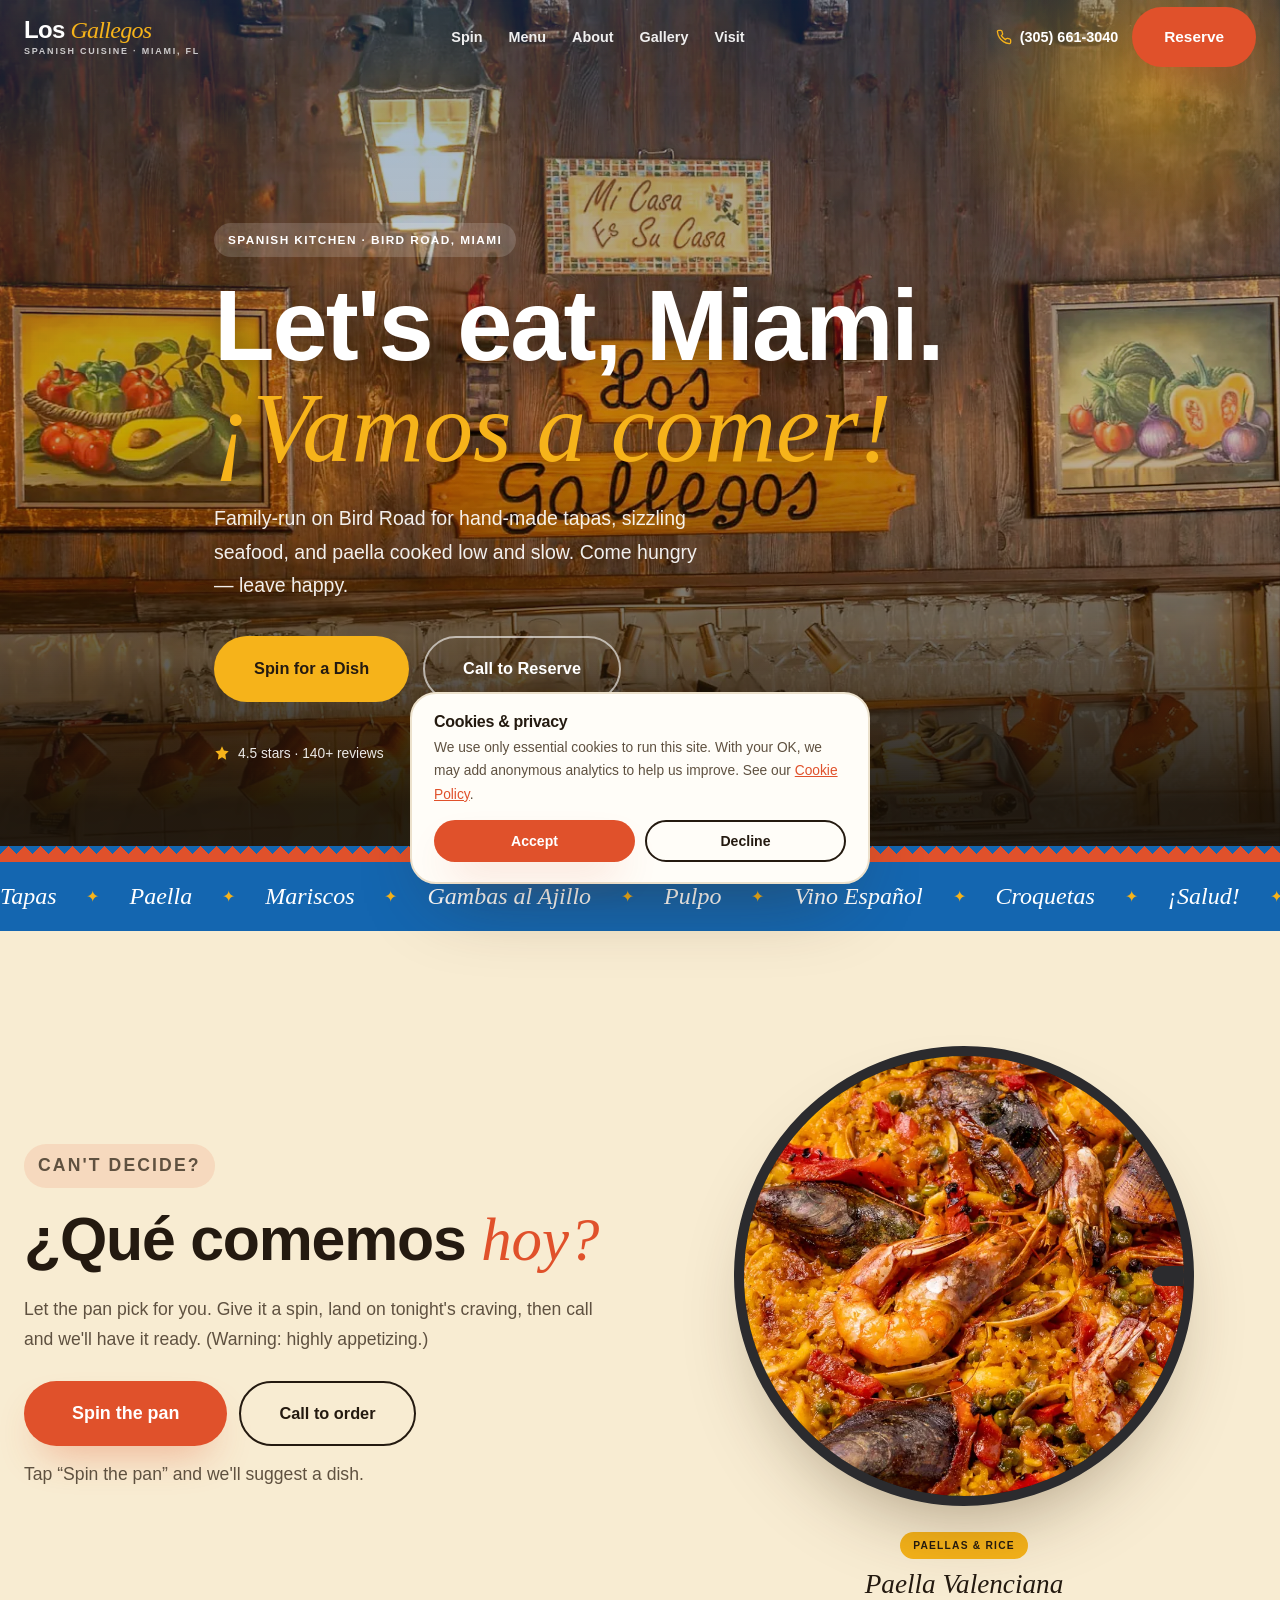
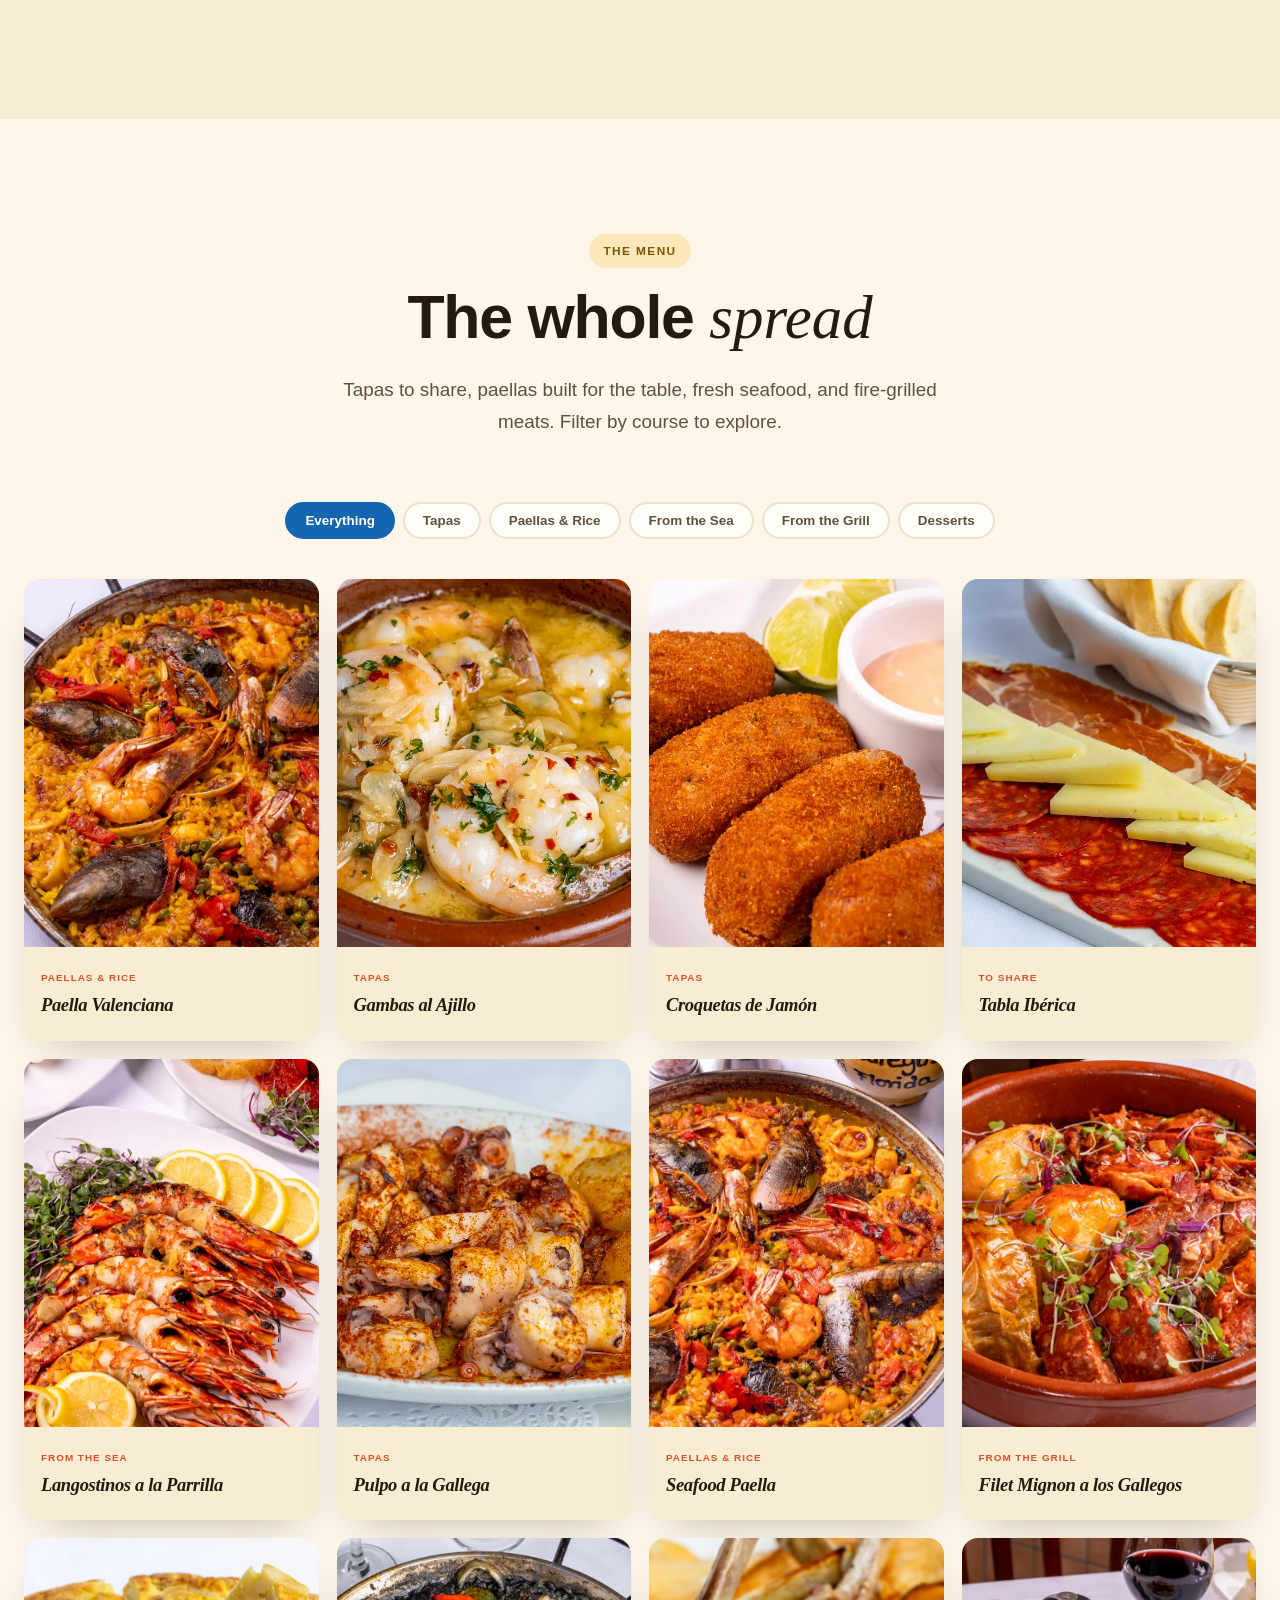
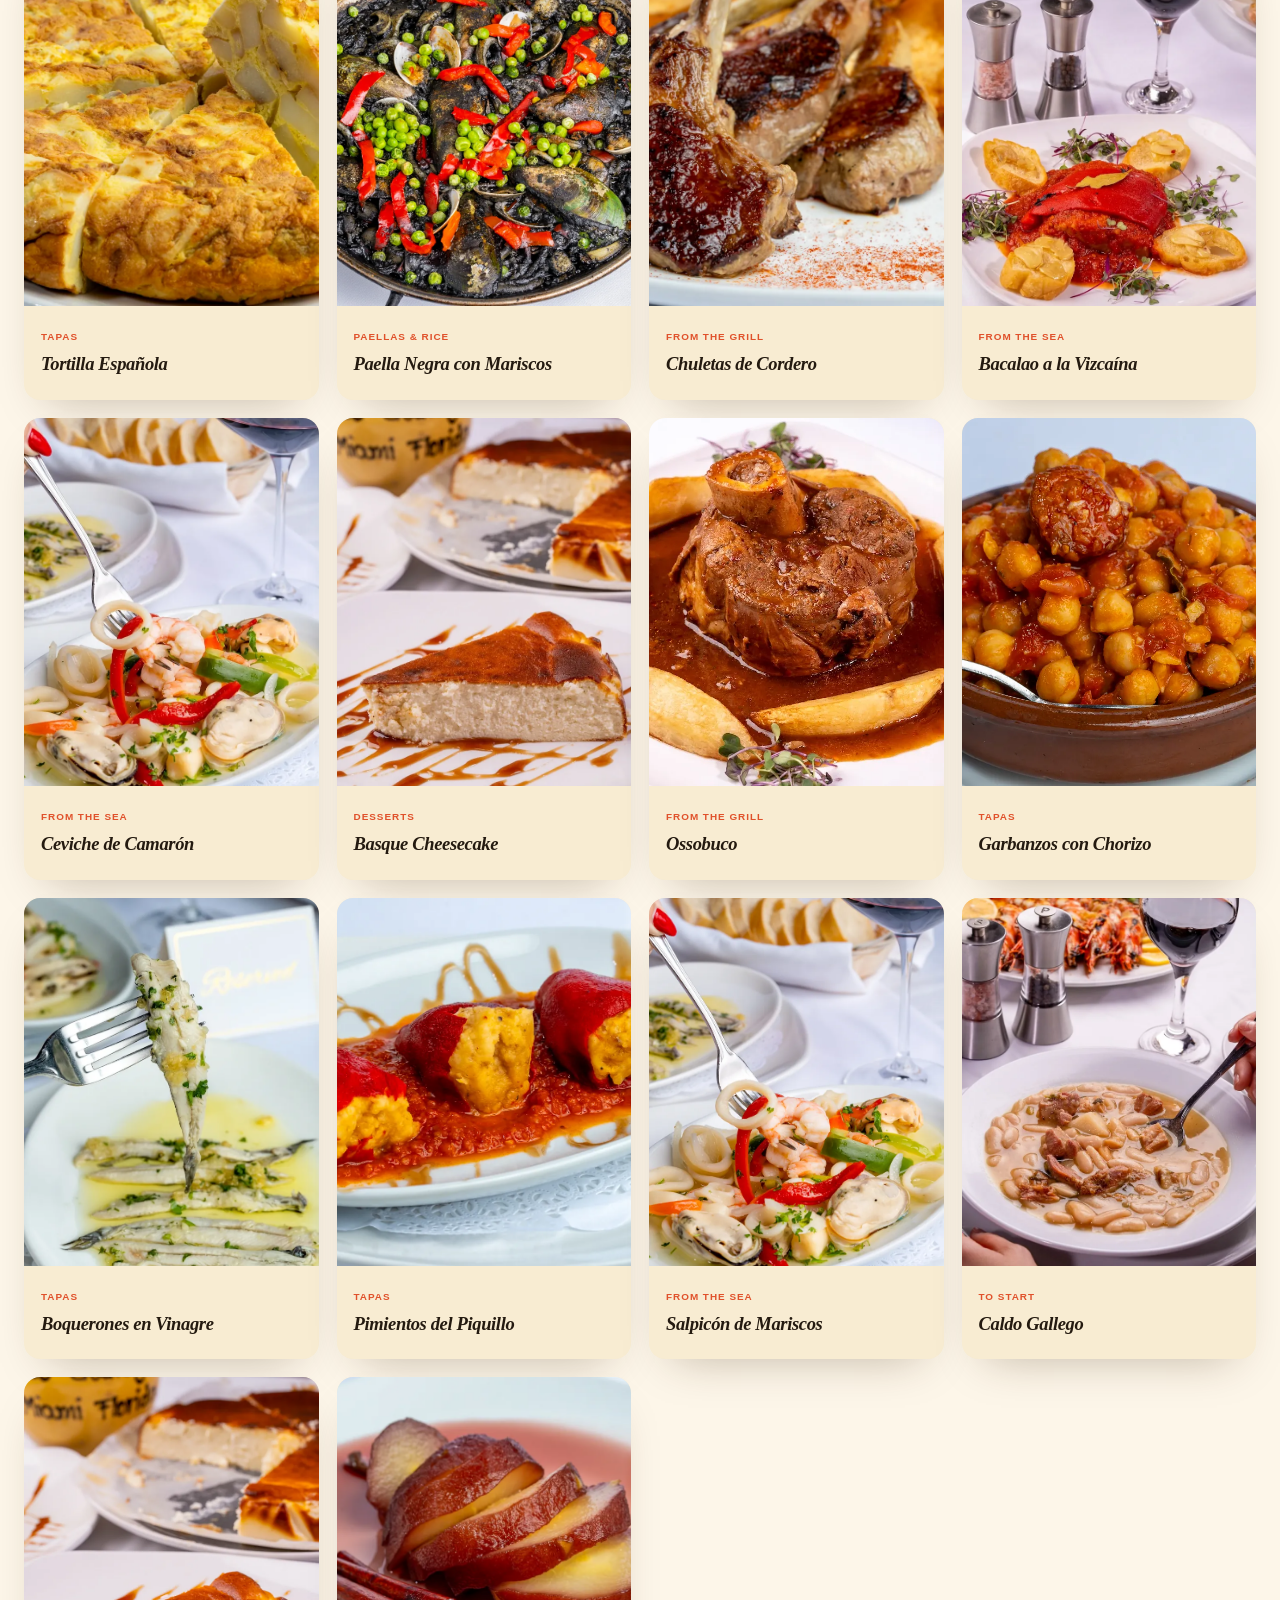
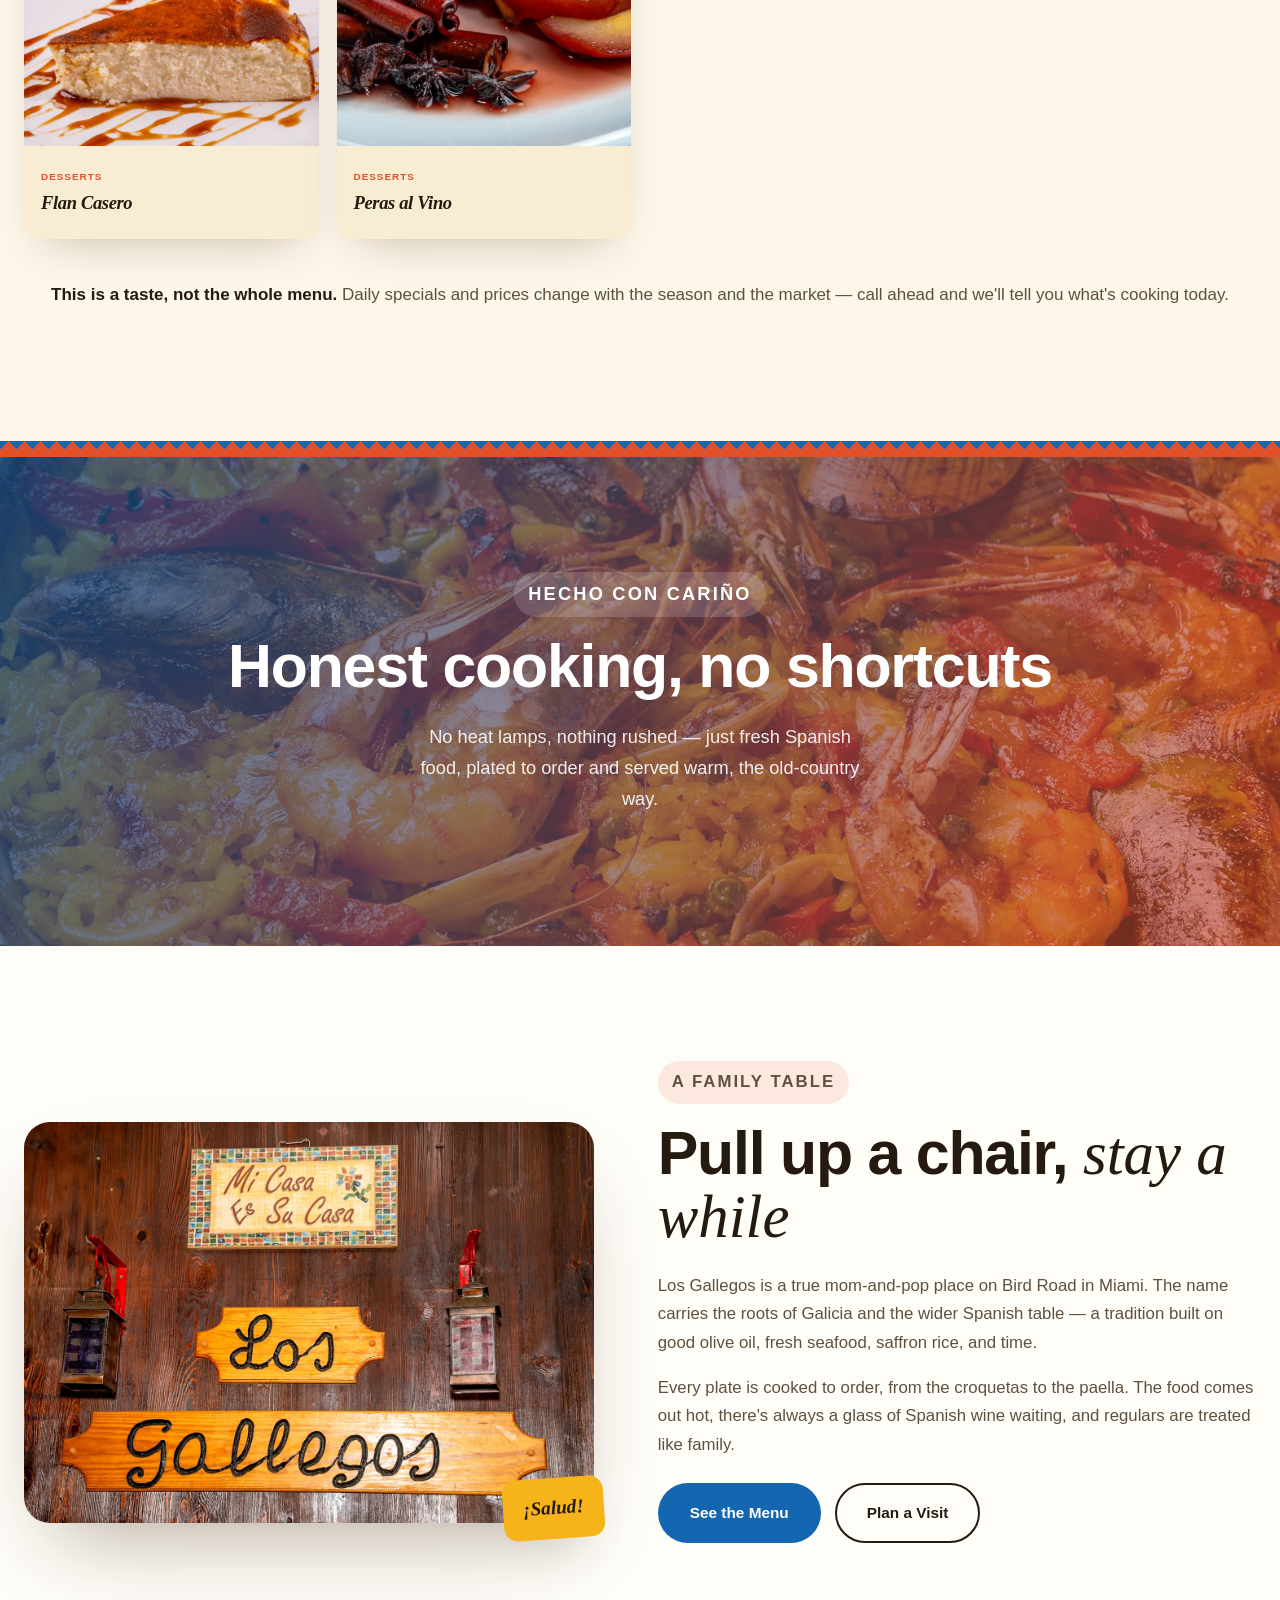
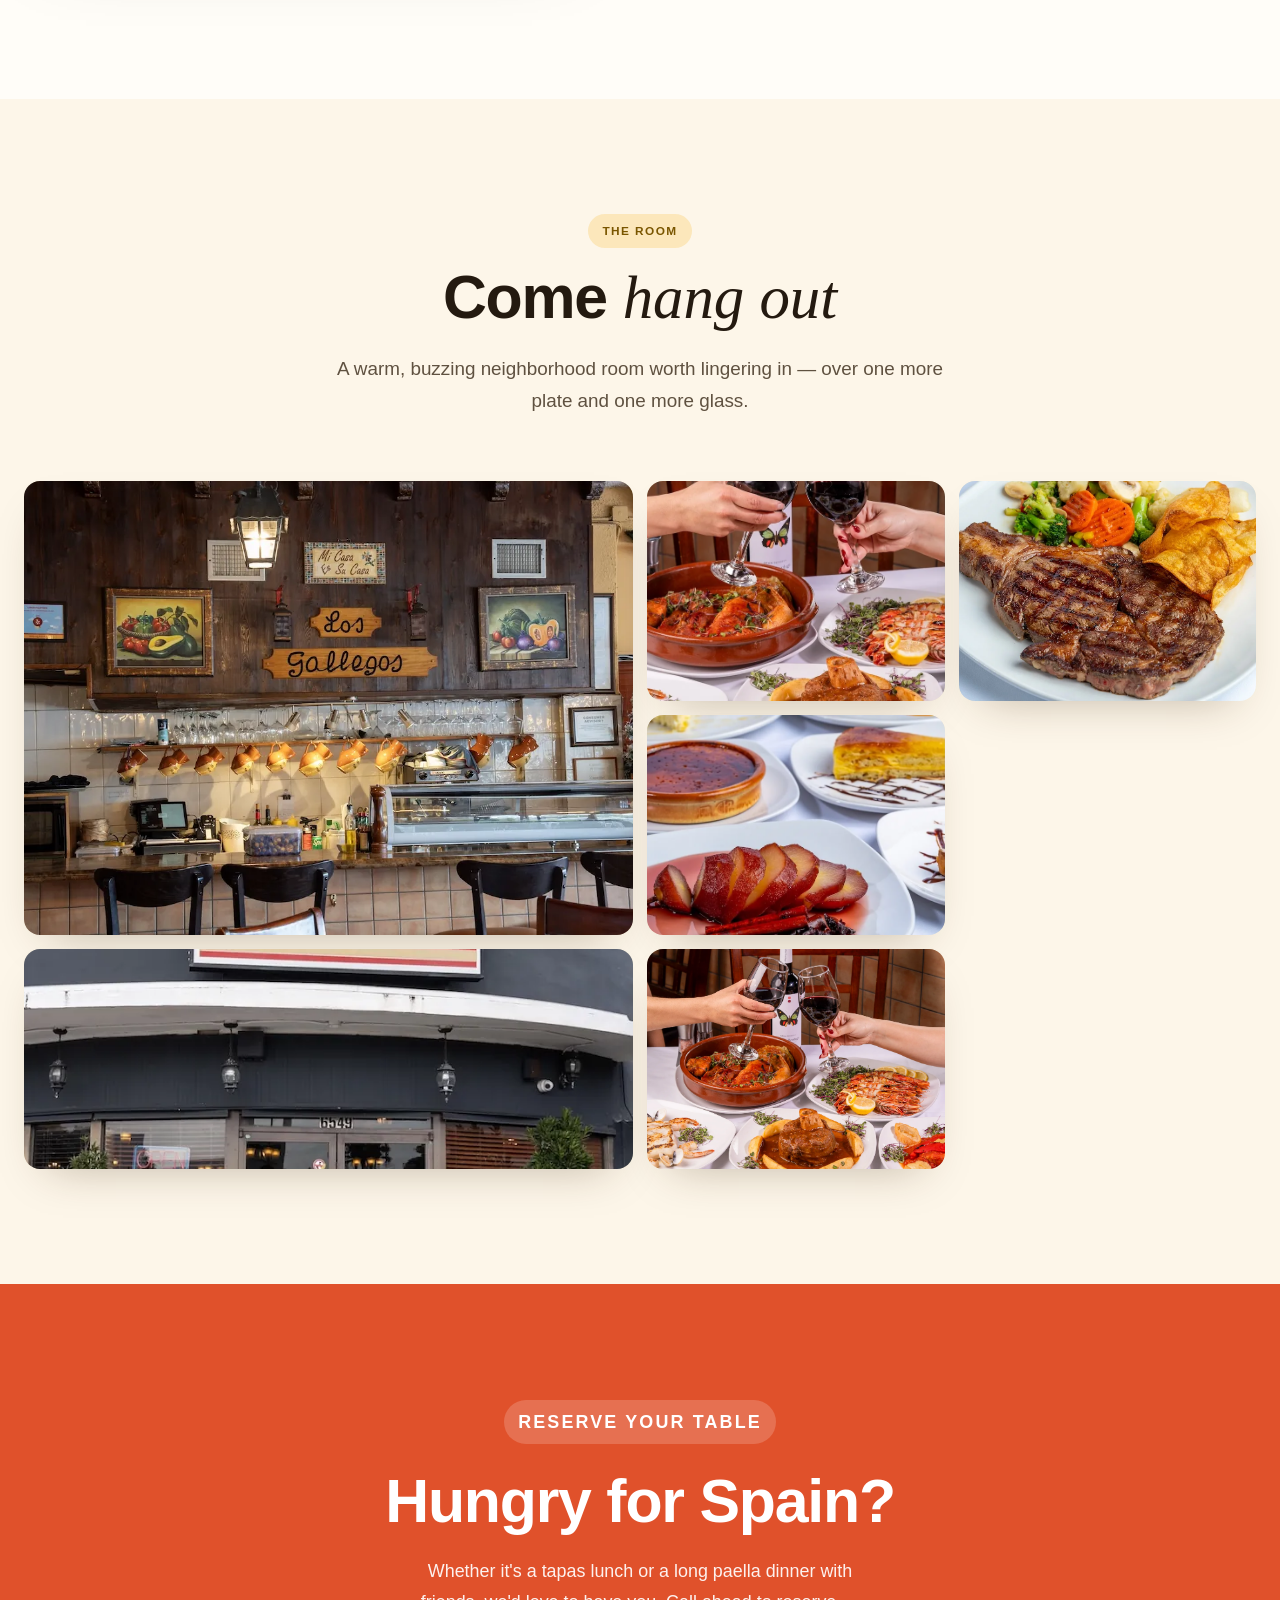
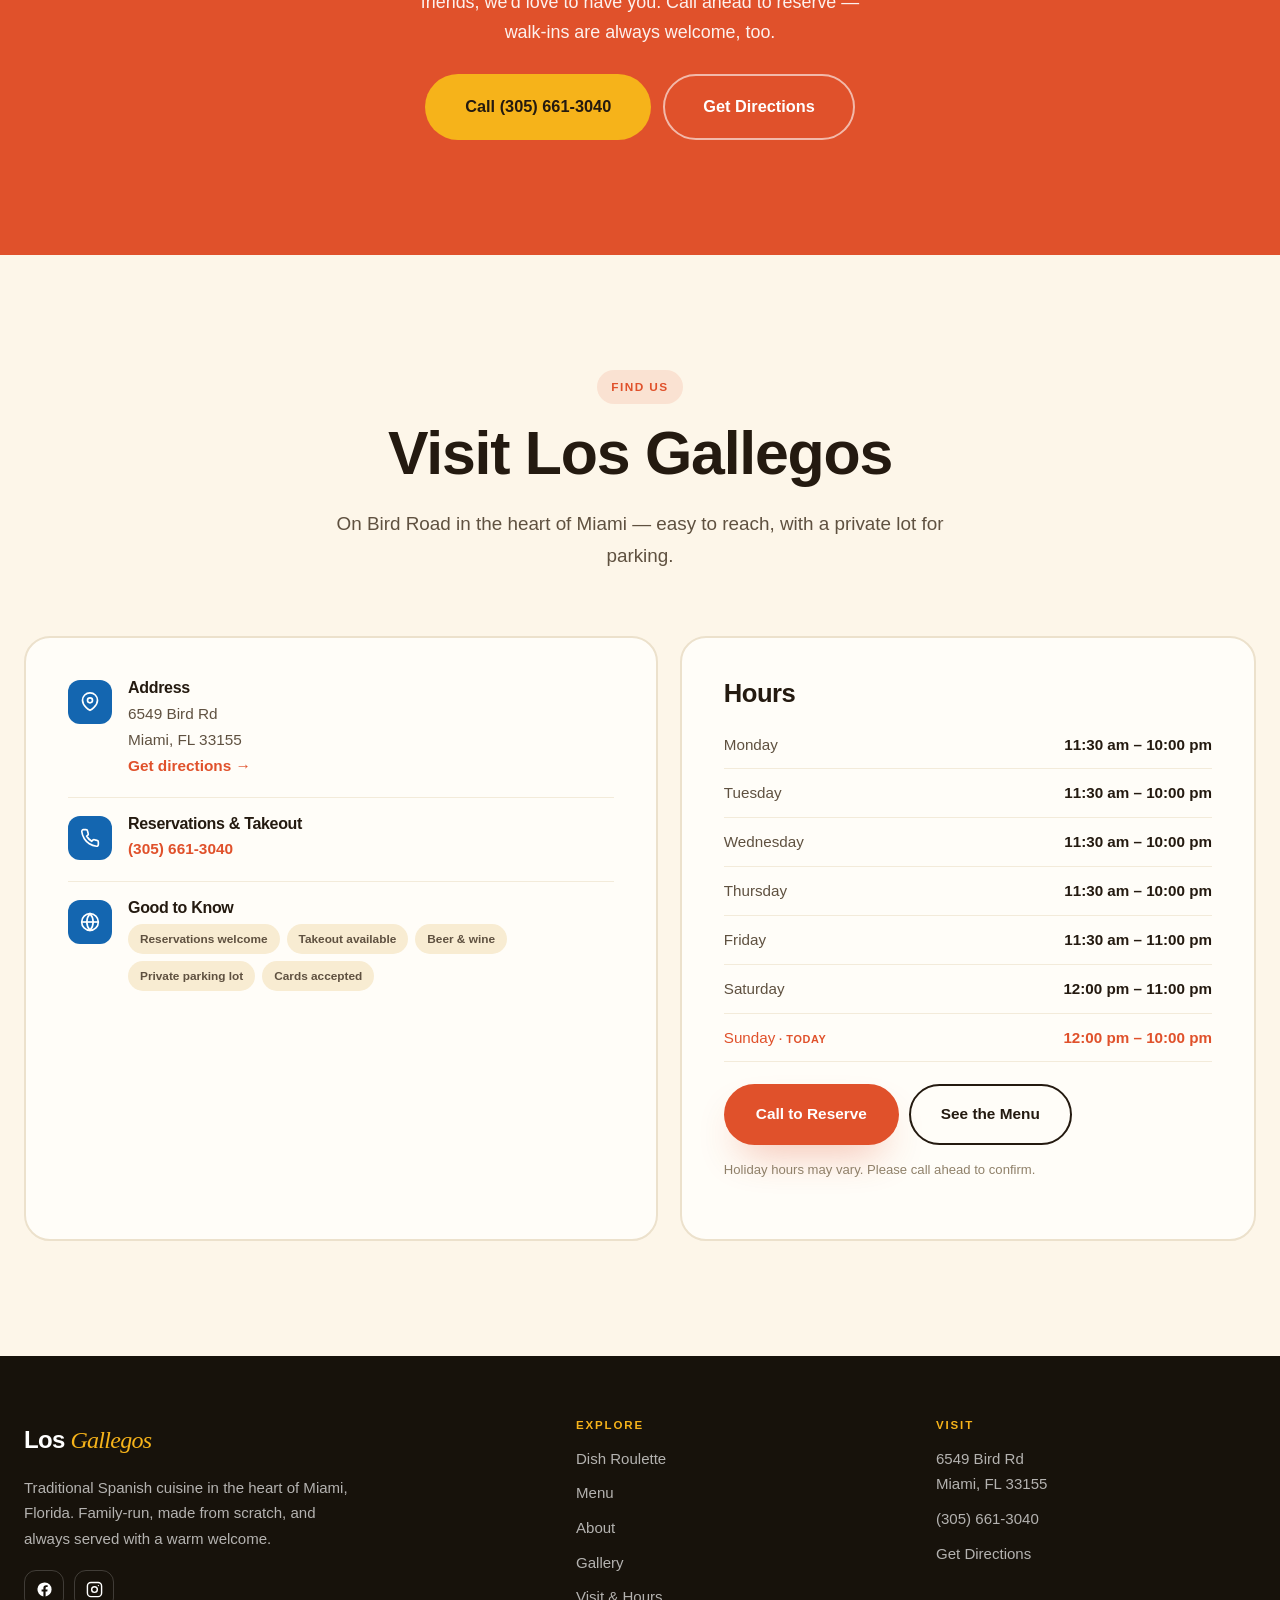
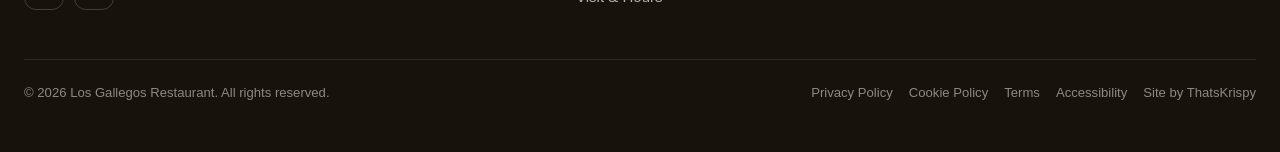
==== commit f105018e: "v6 '¡Fiesta!' redesign + Dish Roulette Playful Spanish-azulejo concept (cobalt/terracotta/saffron on" ====
--- a/index.html
+++ b/index.html
@@ -5,7 +5,7 @@
   <meta name="viewport" content="width=device-width, initial-scale=1" />
   <title>Los Gallegos | Spanish Restaurant in Miami, FL — Tapas, Paella &amp; Seafood</title>
   <meta name="description" content="Los Gallegos is a family-run Spanish restaurant on Bird Road in Miami, Florida. Hand-made tapas, slow-cooked paella, fresh seafood, and Spanish wine. Call (305) 661-3040 to reserve." />
-  <meta name="theme-color" content="#9e2b25" />
+  <meta name="theme-color" content="#1466b0" />
   <link rel="canonical" href="https://losgallegosmiami.com/" />
 
   <!-- Open Graph / social -->
@@ -27,7 +27,7 @@
   <link rel="manifest" href="/site.webmanifest" />
   <link rel="preload" as="image" href="/assets/img/spanish-restaurant-los-gallegos-miami-florida.webp" />
 
-  <link rel="stylesheet" href="/css/styles.css" />
+  <link rel="stylesheet" href="/css/styles.css?v=6" />
 
   <!-- Structured data: Restaurant -->
   <script type="application/ld+json">
@@ -61,7 +61,7 @@
   </script>
 </head>
 <body>
-  <a href="#main" class="skip btn btn--primary">Skip to content</a>
+  <a href="#main" class="skip btn btn--tomato">Skip to content</a>
 
   <!-- Header -->
   <header class="site-header">
@@ -72,8 +72,9 @@
           <span class="brand__sub">Spanish Cuisine · Miami, FL</span>
         </a>
         <ul class="nav__links" id="nav-links">
+          <li><a href="#roulette">Spin</a></li>
           <li><a href="#menu">Menu</a></li>
-          <li><a href="#about">About</a></li>
+          <li><a href="#story">About</a></li>
           <li><a href="#gallery">Gallery</a></li>
           <li><a href="#visit">Visit</a></li>
         </ul>
@@ -82,7 +83,7 @@
             <svg viewBox="0 0 24 24" fill="none" stroke="currentColor" stroke-width="2" aria-hidden="true"><path d="M22 16.92v3a2 2 0 0 1-2.18 2 19.79 19.79 0 0 1-8.63-3.07 19.5 19.5 0 0 1-6-6 19.79 19.79 0 0 1-3.07-8.67A2 2 0 0 1 4.11 2h3a2 2 0 0 1 2 1.72c.13.96.36 1.9.7 2.81a2 2 0 0 1-.45 2.11L8.09 9.91a16 16 0 0 0 6 6l1.27-1.27a2 2 0 0 1 2.11-.45c.9.34 1.85.57 2.81.7A2 2 0 0 1 22 16.92z"/></svg>
             (305) 661-3040
           </a>
-          <a class="btn btn--primary" href="tel:+13056613040">Reserve</a>
+          <a class="btn btn--tomato" href="tel:+13056613040">Reserve</a>
           <button class="nav__toggle" type="button" aria-label="Open menu" aria-controls="nav-links" aria-expanded="false">
             <span></span><span></span><span></span>
           </button>
@@ -99,13 +100,14 @@
       <div class="hero__media">
         <img src="/assets/img/spanish-restaurant-los-gallegos-miami-florida.webp" alt="Interior of Los Gallegos Spanish restaurant in Miami, Florida" fetchpriority="high" />
       </div>
+      <span class="hero__sun" aria-hidden="true"></span>
       <div class="container hero__inner">
         <p class="eyebrow">Spanish Kitchen · Bird Road, Miami</p>
-        <h1>A taste of <em>Spain</em>,<br />here in Miami</h1>
-        <p class="hero__tag">Family-run on Bird Road for hand-made tapas, slow-cooked paella, and the freshest seafood — served the way it's meant to be shared.</p>
+        <h1>Let's eat, Miami.<br /><span class="script">¡Vamos a comer!</span></h1>
+        <p class="hero__tag">Family-run on Bird Road for hand-made tapas, sizzling seafood, and paella cooked low and slow. Come hungry — leave happy.</p>
         <div class="hero__actions">
-          <a class="btn btn--primary btn--lg" href="#menu">View the Menu</a>
-          <a class="btn btn--ghost btn--lg" style="color:#fff;border-color:rgba(255,255,255,.6)" href="tel:+13056613040">Call to Reserve</a>
+          <a class="btn btn--sun btn--lg" href="#roulette">Spin for a Dish</a>
+          <a class="btn btn--outline btn--lg" style="color:#fff;border-color:rgba(255,255,255,.6)" href="tel:+13056613040">Call to Reserve</a>
         </div>
         <div class="hero__meta">
           <span><svg viewBox="0 0 24 24" fill="currentColor" aria-hidden="true"><path d="M12 2l2.9 6.26L22 9.27l-5 4.87L18.18 22 12 18.56 5.82 22 7 14.14l-5-4.87 7.1-1.01L12 2z"/></svg> 4.5 stars · 140+ reviews</span>
@@ -115,38 +117,40 @@
       </div>
     </section>
 
-    <!-- Quick info strip -->
-    <div class="strip">
-      <div class="container">
-        <div class="strip__row">
-          <span><svg viewBox="0 0 24 24" fill="none" stroke="currentColor" stroke-width="2" aria-hidden="true"><path d="M21 10c0 7-9 12-9 12s-9-5-9-12a9 9 0 0 1 18 0z"/><circle cx="12" cy="10" r="3"/></svg> 6549 Bird Rd, Miami, FL 33155</span>
-          <span><svg viewBox="0 0 24 24" fill="none" stroke="currentColor" stroke-width="2" aria-hidden="true"><path d="M22 16.92v3a2 2 0 0 1-2.18 2 19.79 19.79 0 0 1-8.63-3.07 19.5 19.5 0 0 1-6-6 19.79 19.79 0 0 1-3.07-8.67A2 2 0 0 1 4.11 2h3a2 2 0 0 1 2 1.72c.13.96.36 1.9.7 2.81a2 2 0 0 1-.45 2.11L8.09 9.91a16 16 0 0 0 6 6l1.27-1.27a2 2 0 0 1 2.11-.45c.9.34 1.85.57 2.81.7A2 2 0 0 1 22 16.92z"/></svg> <a href="tel:+13056613040">(305) 661-3040</a></span>
-          <span><svg viewBox="0 0 24 24" fill="none" stroke="currentColor" stroke-width="2" aria-hidden="true"><circle cx="12" cy="12" r="9"/><path d="M12 7v5l3 2"/></svg> Open today · lunch &amp; dinner</span>
-        </div>
+    <div class="greca" aria-hidden="true"></div>
+
+    <!-- Marquee -->
+    <div class="marquee" aria-hidden="true">
+      <div class="marquee__track">
+        <span>Tapas</span><span>Paella</span><span>Mariscos</span><span>Gambas al Ajillo</span><span>Pulpo</span><span>Vino Español</span><span>Croquetas</span><span>¡Salud!</span>
+        <span>Tapas</span><span>Paella</span><span>Mariscos</span><span>Gambas al Ajillo</span><span>Pulpo</span><span>Vino Español</span><span>Croquetas</span><span>¡Salud!</span>
       </div>
     </div>
 
-    <!-- About -->
-    <section class="section" id="about" aria-label="About Los Gallegos">
-      <div class="container">
-        <div class="about__grid">
-          <div class="about__media reveal">
-            <img src="/assets/img/spanish-restaurant-dining-room-los-gallegos-miami-florida.webp" alt="The warm dining room at Los Gallegos Spanish restaurant in Miami, Florida" loading="lazy" decoding="async" />
-          </div>
-          <div class="about__body reveal" data-delay="1">
-            <p class="eyebrow">Our Story</p>
-            <h2>A family table, made from scratch</h2>
-            <p>Los Gallegos is a true mom-and-pop place on Bird Road in Miami. The name carries the roots of Galicia and the wider Spanish table — a tradition built on good olive oil, fresh seafood, saffron rice, and time.</p>
-            <p>Every plate is cooked to order, from the croquetas to the paella. The food comes out hot, there's always a glass of Spanish wine waiting, and regulars are treated like family. Pull up a chair and stay a while.</p>
-            <div class="stats">
-              <div class="stat"><strong>4.5★</strong><span>140+ guest reviews</span></div>
-              <div class="stat"><strong>Family</strong><span>Run &amp; operated</span></div>
-              <div class="stat"><strong>Scratch</strong><span>Made to order</span></div>
-            </div>
-            <div class="hero__actions" style="margin-top:26px">
-              <a class="btn btn--primary" href="#menu">Explore the Menu</a>
-              <a class="btn btn--outline" href="#visit">Plan a Visit</a>
-            </div>
+    <!-- Dish Roulette (interactive) -->
+    <section class="section roulette" id="roulette" aria-label="Dish roulette">
+      <div class="container">
+        <div class="roulette__wrap">
+          <div class="roulette__copy reveal">
+            <p class="eyebrow eyebrow--tomato">Can't decide?</p>
+            <h2>¿Qué comemos <span class="script">hoy?</span></h2>
+            <p>Let the pan pick for you. Give it a spin, land on tonight's craving, then call and we'll have it ready. (Warning: highly appetizing.)</p>
+            <div class="roulette__controls">
+              <button type="button" class="btn btn--tomato btn--xl" id="spinBtn">Spin the pan</button>
+              <a class="btn btn--outline btn--lg" href="tel:+13056613040">Call to order</a>
+            </div>
+            <p class="roulette__hint" id="spinHint">Tap “Spin the pan” and we'll suggest a dish.</p>
+          </div>
+          <div class="roulette__stage reveal" data-delay="1">
+            <div class="pan" id="pan">
+              <div class="pan__img"><img id="panPhoto" src="/assets/img/paella-valenciana-los-gallegos-miami-florida.webp" alt="A featured Spanish dish at Los Gallegos Miami, Florida" loading="lazy" decoding="async" /></div>
+              <span class="pan__handle" aria-hidden="true"></span>
+            </div>
+            <div class="pan__caption">
+              <span class="pan__tag" id="panTag">Paellas &amp; Rice</span>
+              <span class="pan__name" id="panName">Paella Valenciana</span>
+            </div>
+            <p class="sr-live" id="panLive" aria-live="polite"></p>
           </div>
         </div>
       </div>
@@ -156,8 +160,8 @@
     <section class="section menu" id="menu" aria-label="Menu highlights">
       <div class="container">
         <div class="head center reveal">
-          <p class="eyebrow eyebrow--center">The Menu</p>
-          <h2>Spanish favorites, made by hand</h2>
+          <p class="eyebrow eyebrow--sun">The Menu</p>
+          <h2>The whole <span class="script">spread</span></h2>
           <p class="lead">Tapas to share, paellas built for the table, fresh seafood, and fire-grilled meats. Filter by course to explore.</p>
         </div>
 
@@ -265,25 +269,49 @@
       </div>
     </section>
 
+    <div class="greca" aria-hidden="true"></div>
+
     <!-- Feature banner -->
     <section class="section feature" aria-label="Made by hand">
       <div class="feature__bg">
         <img src="/assets/img/spanish-food-spread-los-gallegos-miami-florida.webp" alt="A spread of Spanish dishes at Los Gallegos Miami, Florida" loading="lazy" decoding="async" />
       </div>
       <div class="container">
-        <p class="eyebrow eyebrow--center reveal">Hecho con Cariño</p>
+        <p class="eyebrow eyebrow--center reveal" style="justify-content:center">Hecho con Cariño</p>
         <h2 class="reveal" data-delay="1">Honest cooking, no shortcuts</h2>
         <p class="reveal" data-delay="1">No heat lamps, nothing rushed — just fresh Spanish food, plated to order and served warm, the old-country way.</p>
       </div>
     </section>
 
+    <!-- Story -->
+    <section class="section story" id="story" aria-label="About Los Gallegos">
+      <div class="container">
+        <div class="story__grid">
+          <div class="story__media reveal">
+            <img src="/assets/img/spanish-restaurant-dining-room-los-gallegos-miami-florida.webp" alt="The warm dining room at Los Gallegos Spanish restaurant in Miami, Florida" loading="lazy" decoding="async" />
+            <span class="pop">¡Salud!</span>
+          </div>
+          <div class="story__body reveal" data-delay="1">
+            <p class="eyebrow eyebrow--tomato">A Family Table</p>
+            <h2>Pull up a chair, <span class="script">stay a while</span></h2>
+            <p>Los Gallegos is a true mom-and-pop place on Bird Road in Miami. The name carries the roots of Galicia and the wider Spanish table — a tradition built on good olive oil, fresh seafood, saffron rice, and time.</p>
+            <p>Every plate is cooked to order, from the croquetas to the paella. The food comes out hot, there's always a glass of Spanish wine waiting, and regulars are treated like family.</p>
+            <div class="hero__actions" style="margin-top:24px">
+              <a class="btn btn--azul" href="#menu">See the Menu</a>
+              <a class="btn btn--outline" href="#visit">Plan a Visit</a>
+            </div>
+          </div>
+        </div>
+      </div>
+    </section>
+
     <!-- Gallery -->
     <section class="section" id="gallery" aria-label="Photo gallery">
       <div class="container">
         <div class="head center reveal">
-          <p class="eyebrow eyebrow--center">The Room</p>
-          <h2>Warm light, honest food</h2>
-          <p class="lead">A neighborhood room worth lingering in — over one more plate and one more glass.</p>
+          <p class="eyebrow eyebrow--sun">The Room</p>
+          <h2>Come <span class="script">hang out</span></h2>
+          <p class="lead">A warm, buzzing neighborhood room worth lingering in — over one more plate and one more glass.</p>
         </div>
         <div class="gallery-grid reveal">
           <figure class="w2 h2"><img src="/assets/img/restaurant-bar-interior-los-gallegos-miami-florida.webp" alt="The bar inside Los Gallegos Spanish restaurant in Miami, Florida" loading="lazy" decoding="async" /></figure>
@@ -291,7 +319,7 @@
           <figure><img src="/assets/img/grilled-steak-los-gallegos-miami-florida.webp" alt="Grilled steak at Los Gallegos Miami" loading="lazy" decoding="async" /></figure>
           <figure><img src="/assets/img/spanish-dessert-los-gallegos-miami-florida.webp" alt="A Spanish dessert at Los Gallegos Miami" loading="lazy" decoding="async" /></figure>
           <figure class="w2"><img src="/assets/img/los-gallegos-storefront-bird-road-miami-florida.webp" alt="Storefront of Los Gallegos Restaurant on Bird Road, Miami, Florida" loading="lazy" decoding="async" /></figure>
-          <figure><img src="/assets/img/salpicon-de-mariscos-seafood-salad-los-gallegos-miami-florida.webp" alt="Salpicón de mariscos seafood salad at Los Gallegos Miami" loading="lazy" decoding="async" /></figure>
+          <figure><img src="/assets/img/spanish-wine-los-gallegos-miami-florida.webp" alt="Spanish wine at Los Gallegos Miami" loading="lazy" decoding="async" /></figure>
         </div>
       </div>
     </section>
@@ -299,21 +327,21 @@
     <!-- CTA -->
     <section class="section cta" aria-label="Reserve a table">
       <div class="container">
-        <p class="eyebrow eyebrow--center reveal" style="color:#fff">Reserve Your Table</p>
+        <p class="eyebrow eyebrow--center reveal" style="justify-content:center;color:#fff;background:rgba(255,255,255,.18)">Reserve Your Table</p>
         <h2 class="reveal" data-delay="1">Hungry for Spain?</h2>
         <p class="reveal" data-delay="1">Whether it's a tapas lunch or a long paella dinner with friends, we'd love to have you. Call ahead to reserve — walk-ins are always welcome, too.</p>
         <div class="cta__actions reveal" data-delay="2">
-          <a class="btn btn--dark btn--lg" href="tel:+13056613040">Call (305) 661-3040</a>
+          <a class="btn btn--sun btn--lg" href="tel:+13056613040">Call (305) 661-3040</a>
           <a class="btn btn--outline btn--lg" href="https://www.google.com/maps/dir/?api=1&amp;destination=6549+Bird+Rd+Miami+FL+33155" target="_blank" rel="noopener">Get Directions</a>
         </div>
       </div>
     </section>
 
     <!-- Visit -->
-    <section class="section" id="visit" aria-label="Visit us">
+    <section class="section visit" id="visit" aria-label="Visit us">
       <div class="container">
         <div class="head center reveal">
-          <p class="eyebrow eyebrow--center">Find Us</p>
+          <p class="eyebrow eyebrow--tomato">Find Us</p>
           <h2>Visit Los Gallegos</h2>
           <p class="lead">On Bird Road in the heart of Miami — easy to reach, with a private lot for parking.</p>
         </div>
@@ -351,7 +379,7 @@
               </tbody>
             </table>
             <div class="visit__cta">
-              <a class="btn btn--primary" href="tel:+13056613040">Call to Reserve</a>
+              <a class="btn btn--tomato" href="tel:+13056613040">Call to Reserve</a>
               <a class="btn btn--outline" href="#menu">See the Menu</a>
             </div>
             <p style="font-size:.82rem;color:var(--ink-3);margin-top:14px">Holiday hours may vary. Please call ahead to confirm.</p>
@@ -380,8 +408,9 @@
         <div>
           <h4>Explore</h4>
           <ul>
+            <li><a href="#roulette">Dish Roulette</a></li>
             <li><a href="#menu">Menu</a></li>
-            <li><a href="#about">About</a></li>
+            <li><a href="#story">About</a></li>
             <li><a href="#gallery">Gallery</a></li>
             <li><a href="#visit">Visit &amp; Hours</a></li>
           </ul>
@@ -410,8 +439,8 @@
 
   <!-- Mobile call bar -->
   <div class="callbar">
-    <a class="btn btn--primary" href="tel:+13056613040">Call</a>
-    <a class="btn btn--dark" href="https://www.google.com/maps/dir/?api=1&amp;destination=6549+Bird+Rd+Miami+FL+33155" target="_blank" rel="noopener">Directions</a>
+    <a class="btn btn--tomato" href="tel:+13056613040">Call</a>
+    <a class="btn btn--sun" href="https://www.google.com/maps/dir/?api=1&amp;destination=6549+Bird+Rd+Miami+FL+33155" target="_blank" rel="noopener">Directions</a>
   </div>
 
   <!-- Cookie consent -->
@@ -419,11 +448,11 @@
     <h2 id="consent-title">Cookies &amp; privacy</h2>
     <p>We use only essential cookies to run this site. With your OK, we may add anonymous analytics to help us improve. See our <a href="/privacy.html#cookies">Cookie Policy</a>.</p>
     <div class="consent__actions">
-      <button type="button" class="btn btn--primary" data-consent="accept">Accept</button>
+      <button type="button" class="btn btn--tomato" data-consent="accept">Accept</button>
       <button type="button" class="btn btn--outline" data-consent="decline">Decline</button>
     </div>
   </aside>
 
-  <script src="/js/main.js" defer></script>
+  <script src="/js/main.js?v=6" defer></script>
 </body>
 </html>
--- a/css/styles.css
+++ b/css/styles.css
@@ -1,269 +1,315 @@
 /* =========================================================
    Los Gallegos Restaurant — Miami, FL
-   v5 "Clean Modern" — light, editorial, mobile-first
-   System fonts (no third-party requests), ADA-focused
+   v6 "¡Fiesta!" — playful Spanish-azulejo concept
+   System fonts (no third-party), ADA-focused, consent-ready
    ThatsKrispy
    ========================================================= */
 
 :root {
-  --bg:        #faf8f4;
-  --surface:   #ffffff;
-  --surface-2: #f3efe7;
-  --dark:      #1a1815;
-  --dark-2:    #23201c;
-
-  --ink:       #201e1b;
-  --ink-2:     #55504a;
-  --ink-3:     #857e74;
-  --line:      #e7e1d7;
-  --line-2:    #efeae1;
-
-  --accent:    #9e2b25;   /* deep Spanish wine-red */
-  --accent-dk: #7e211c;
-  --gold:      #b6832f;   /* muted gold, sparing accent */
-
-  --shadow:    0 18px 40px -24px rgba(40,25,15,.28);
-  --shadow-lg: 0 34px 70px -34px rgba(40,25,15,.36);
-
-  --radius:    12px;
-  --radius-lg: 20px;
-  --maxw:      1240px;
+  --cream:     #fdf6e9;
+  --cream-2:   #f8ecd2;
+  --paper:     #fffdf8;
+  --ink:       #241a10;
+  --ink-2:     #5f5140;
+  --ink-3:     #8f8069;
+
+  --azul:      #1466b0;   /* Spanish tile cobalt */
+  --azul-dk:   #0f4c86;
+  --tomato:    #e0512b;   /* terracotta / tomato */
+  --tomato-dk: #c33e1e;
+  --saffron:   #f6b31a;   /* saffron yellow */
+  --olive:     #4c7a3e;
+  --dark:      #17120b;
+
+  --line:      #ece1cc;
+  --line-2:    #f3ebda;
+
+  --shadow:    0 20px 44px -24px rgba(60,35,10,.34);
+  --shadow-lg: 0 40px 80px -34px rgba(60,35,10,.42);
+  --shadow-pop:0 20px 40px -16px rgba(224,81,43,.45);
+
+  --radius:    16px;
+  --radius-lg: 26px;
+  --maxw:      1280px;
   --ease:      cubic-bezier(.22,.61,.36,1);
-
-  --font:      -apple-system, BlinkMacSystemFont, "Segoe UI", Roboto, Helvetica, Arial, "Apple Color Emoji", sans-serif;
-  --font-serif: Georgia, "Times New Roman", "Iowan Old Style", serif;
+  --bounce:    cubic-bezier(.34,1.56,.64,1);
+
+  --font:      -apple-system, BlinkMacSystemFont, "Segoe UI", Roboto, Helvetica, Arial, sans-serif;
+  --font-serif: Georgia, "Times New Roman", serif;
 }
 
 * { box-sizing: border-box; }
-html { scroll-behavior: smooth; -webkit-text-size-adjust: 100%; scroll-padding-top: 80px; }
+html { scroll-behavior: smooth; -webkit-text-size-adjust: 100%; scroll-padding-top: 82px; }
 body {
-  margin: 0; font-family: var(--font); color: var(--ink); background: var(--bg);
+  margin: 0; font-family: var(--font); color: var(--ink); background: var(--cream);
   line-height: 1.7; font-size: 17px; overflow-x: hidden; -webkit-font-smoothing: antialiased;
 }
 img { max-width: 100%; display: block; height: auto; }
 figure { margin: 0; }
 a { color: inherit; text-decoration: none; }
-::selection { background: var(--accent); color: #fff; }
-
-h1, h2, h3, h4 { font-family: var(--font-serif); font-weight: 600; line-height: 1.08; margin: 0 0 .4em; color: var(--ink); letter-spacing: -.01em; }
-h1 { font-size: clamp(2.6rem, 6.5vw, 4.7rem); line-height: 1.02; }
-h2 { font-size: clamp(2rem, 4.4vw, 3.3rem); }
-h3 { font-size: clamp(1.2rem, 2.2vw, 1.55rem); }
+::selection { background: var(--saffron); color: var(--ink); }
+
+h1, h2, h3, h4 { font-family: var(--font); font-weight: 800; line-height: 1.02; margin: 0 0 .4em; color: var(--ink); letter-spacing: -.02em; }
+h1 { font-size: clamp(2.9rem, 8vw, 6.2rem); }
+h2 { font-size: clamp(2.1rem, 5vw, 3.8rem); }
+h3 { font-size: clamp(1.25rem, 2.3vw, 1.7rem); }
+.script { font-family: var(--font-serif); font-style: italic; font-weight: 400; letter-spacing: 0; }
+h1 .script { color: var(--tomato); }
 p { margin: 0 0 1rem; }
 
 .container { width: 100%; max-width: var(--maxw); margin: 0 auto; padding: 0 24px; }
 .section { padding: clamp(64px, 9vw, 128px) 0; position: relative; }
 .center { text-align: center; }
-.narrow { max-width: 720px; margin-inline: auto; }
-
-/* Eyebrow */
+
+/* Azulejo greca (zig-zag tile ribbon) */
+.greca { height: 16px; width: 100%;
+  background:
+    linear-gradient(135deg, var(--azul) 25%, transparent 25%) 0 0,
+    linear-gradient(225deg, var(--azul) 25%, transparent 25%) 0 0,
+    linear-gradient(315deg, var(--saffron) 25%, transparent 25%) 0 8px,
+    linear-gradient(45deg,  var(--saffron) 25%, transparent 25%) 0 8px;
+  background-color: var(--tomato);
+  background-size: 16px 16px; background-repeat: repeat-x;
+}
+
+/* Eyebrow pill */
 .eyebrow {
-  display: inline-flex; align-items: center; gap: 10px;
-  font-family: var(--font); font-size: .72rem; font-weight: 700;
-  letter-spacing: .18em; text-transform: uppercase; color: var(--accent); margin-bottom: 16px;
-}
-.eyebrow::before { content: ""; width: 22px; height: 2px; background: var(--gold); border-radius: 2px; }
-.eyebrow--center { justify-content: center; }
-.eyebrow--center::after { content: ""; width: 22px; height: 2px; background: var(--gold); border-radius: 2px; }
-.lead { font-size: 1.16rem; color: var(--ink-2); max-width: 62ch; }
+  display: inline-flex; align-items: center; gap: 8px;
+  font-family: var(--font); font-size: .74rem; font-weight: 800;
+  letter-spacing: .12em; text-transform: uppercase; color: var(--azul);
+  background: rgba(20,102,176,.1); padding: 7px 14px; border-radius: 999px; margin-bottom: 18px;
+}
+.eyebrow--tomato { color: var(--tomato); background: rgba(224,81,43,.12); }
+.eyebrow--sun { color: #7a5600; background: rgba(246,179,26,.22); }
+.lead { font-size: 1.18rem; color: var(--ink-2); max-width: 60ch; }
 .center .lead { margin-inline: auto; }
-.head { max-width: 720px; margin: 0 auto clamp(40px, 5vw, 72px); }
+.head { max-width: 720px; margin: 0 auto clamp(38px, 5vw, 64px); }
 
 /* Buttons */
 .btn {
   display: inline-flex; align-items: center; justify-content: center; gap: .5em;
-  font-family: var(--font); font-weight: 600; font-size: .96rem;
-  padding: 14px 30px; border-radius: 999px; border: 1.5px solid transparent; cursor: pointer;
-  transition: transform .18s var(--ease), background .22s ease, color .22s ease, border-color .22s ease, box-shadow .22s ease;
-}
-.btn:hover { transform: translateY(-2px); }
-.btn:focus-visible { outline: 3px solid var(--gold); outline-offset: 3px; }
-.btn--primary { background: var(--accent); color: #fff; }
-.btn--primary:hover { background: var(--accent-dk); box-shadow: 0 16px 34px -18px rgba(158,43,37,.6); }
-.btn--dark { background: var(--ink); color: #fff; }
-.btn--dark:hover { background: #000; }
-.btn--outline { border-color: var(--line); color: var(--ink); background: var(--surface); }
-.btn--outline:hover { border-color: var(--ink); }
-.btn--ghost { color: var(--ink); background: transparent; border-color: currentColor; }
-.btn--ghost:hover { background: var(--ink); color: #fff; }
-.btn--lg { padding: 16px 36px; font-size: 1rem; }
+  font-family: var(--font); font-weight: 700; font-size: .96rem;
+  padding: 15px 30px; border-radius: 999px; border: 2px solid transparent; cursor: pointer;
+  transition: transform .18s var(--bounce), background .22s ease, color .2s ease, border-color .2s ease, box-shadow .22s ease;
+}
+.btn:hover { transform: translateY(-3px); }
+.btn:active { transform: translateY(-1px) scale(.98); }
+.btn:focus-visible { outline: 3px solid var(--azul); outline-offset: 3px; }
+.btn--tomato { background: var(--tomato); color: #fff; box-shadow: var(--shadow-pop); }
+.btn--tomato:hover { background: var(--tomato-dk); }
+.btn--azul { background: var(--azul); color: #fff; }
+.btn--azul:hover { background: var(--azul-dk); }
+.btn--sun { background: var(--saffron); color: var(--ink); }
+.btn--sun:hover { background: #e5a20d; }
+.btn--outline { border-color: currentColor; color: var(--ink); background: transparent; }
+.btn--outline:hover { background: var(--ink); color: var(--cream); border-color: var(--ink); }
+.btn--lg { padding: 17px 38px; font-size: 1.02rem; }
+.btn--xl { padding: 20px 46px; font-size: 1.12rem; font-weight: 800; }
 
 /* Header */
-.site-header { position: fixed; inset: 0 0 auto 0; z-index: 60; transition: background .3s ease, box-shadow .3s ease, border-color .3s ease; border-bottom: 1px solid transparent; }
-.site-header.is-scrolled { background: rgba(250,248,244,.9); backdrop-filter: blur(12px); border-bottom-color: var(--line-2); }
-.nav { display: flex; align-items: center; justify-content: space-between; gap: 20px; height: 72px; }
+.site-header { position: fixed; inset: 0 0 auto 0; z-index: 60; transition: background .3s ease, box-shadow .3s ease; }
+.site-header.is-scrolled { background: rgba(253,246,233,.92); backdrop-filter: blur(12px); box-shadow: 0 8px 30px -22px rgba(60,35,10,.5); }
+.nav { display: flex; align-items: center; justify-content: space-between; gap: 20px; height: 74px; }
 .brand { display: inline-flex; flex-direction: column; line-height: 1; }
-.brand__mark { font-family: var(--font-serif); font-size: 1.5rem; font-weight: 600; color: var(--ink); letter-spacing: -.01em; }
-.brand__mark em { font-style: italic; color: var(--accent); }
-.brand__sub { font-size: .56rem; letter-spacing: .22em; text-transform: uppercase; color: var(--ink-3); margin-top: 5px; font-weight: 600; }
+.brand__mark { font-family: var(--font); font-size: 1.5rem; font-weight: 900; color: var(--ink); letter-spacing: -.03em; }
+.brand__mark em { font-family: var(--font-serif); font-style: italic; font-weight: 400; color: var(--tomato); }
+.brand__sub { font-size: .56rem; letter-spacing: .2em; text-transform: uppercase; color: var(--ink-3); margin-top: 5px; font-weight: 700; }
 .site-header:not(.is-scrolled) .brand__mark { color: #fff; }
-.site-header:not(.is-scrolled) .brand__mark em { color: #fff; }
-.site-header:not(.is-scrolled) .brand__sub { color: rgba(255,255,255,.72); }
-.site-header:not(.is-scrolled) .nav__links a { color: rgba(255,255,255,.9); }
+.site-header:not(.is-scrolled) .brand__mark em { color: var(--saffron); }
+.site-header:not(.is-scrolled) .brand__sub { color: rgba(255,255,255,.75); }
+.site-header:not(.is-scrolled) .nav__links a { color: rgba(255,255,255,.92); }
 .site-header:not(.is-scrolled) .nav__call { color: #fff; }
 .site-header:not(.is-scrolled) .nav__toggle span { background: #fff; }
 
-.nav__links { display: flex; gap: 28px; list-style: none; margin: 0; padding: 0; }
-.nav__links a { font-size: .9rem; font-weight: 500; color: var(--ink-2); position: relative; padding: 4px 0; transition: color .2s ease; }
-.nav__links a::after { content: ""; position: absolute; left: 0; bottom: -1px; width: 0; height: 2px; background: var(--accent); transition: width .28s var(--ease); }
+.nav__links { display: flex; gap: 26px; list-style: none; margin: 0; padding: 0; }
+.nav__links a { font-size: .9rem; font-weight: 600; color: var(--ink-2); position: relative; padding: 4px 0; transition: color .2s ease; }
+.nav__links a::after { content: ""; position: absolute; left: 0; bottom: -2px; width: 0; height: 2.5px; background: var(--tomato); border-radius: 2px; transition: width .28s var(--ease); }
 .nav__links a:hover { color: var(--ink); }
 .nav__links a:hover::after { width: 100%; }
-.nav__actions { display: flex; align-items: center; gap: 16px; }
-.nav__call { display: inline-flex; align-items: center; gap: 8px; font-size: .9rem; font-weight: 600; color: var(--ink); }
-.nav__call svg { width: 16px; height: 16px; color: var(--accent); }
-.site-header:not(.is-scrolled) .nav__call svg { color: #fff; }
+.nav__actions { display: flex; align-items: center; gap: 14px; }
+.nav__call { display: inline-flex; align-items: center; gap: 8px; font-size: .9rem; font-weight: 700; color: var(--ink); }
+.nav__call svg { width: 16px; height: 16px; color: var(--tomato); }
+.site-header:not(.is-scrolled) .nav__call svg { color: var(--saffron); }
 .nav__toggle { display: none; background: none; border: 0; width: 44px; height: 44px; cursor: pointer; padding: 11px; }
-.nav__toggle:focus-visible { outline: 3px solid var(--gold); outline-offset: 2px; border-radius: 8px; }
-.nav__toggle span { display: block; height: 2px; background: var(--ink); margin: 5px 0; border-radius: 2px; transition: transform .3s var(--ease), opacity .2s ease; }
-.nav__toggle[aria-expanded="true"] span:nth-child(1) { transform: translateY(7px) rotate(45deg); }
+.nav__toggle:focus-visible { outline: 3px solid var(--azul); outline-offset: 2px; border-radius: 8px; }
+.nav__toggle span { display: block; height: 2.5px; background: var(--ink); margin: 5px 0; border-radius: 2px; transition: transform .3s var(--ease), opacity .2s ease; }
+.nav__toggle[aria-expanded="true"] span:nth-child(1) { transform: translateY(7.5px) rotate(45deg); }
 .nav__toggle[aria-expanded="true"] span:nth-child(2) { opacity: 0; }
-.nav__toggle[aria-expanded="true"] span:nth-child(3) { transform: translateY(-7px) rotate(-45deg); }
+.nav__toggle[aria-expanded="true"] span:nth-child(3) { transform: translateY(-7.5px) rotate(-45deg); }
 
 /* Hero */
-.hero { position: relative; min-height: 92svh; display: flex; align-items: flex-end; overflow: hidden; background: var(--dark); }
+.hero { position: relative; min-height: 94vh; min-height: 94svh; display: flex; align-items: flex-end; overflow: hidden; background: var(--dark); }
 .hero__media { position: absolute; inset: 0; }
-.hero__media img { width: 100%; height: 100%; object-fit: cover; }
-.hero__media::after { content: ""; position: absolute; inset: 0; background: linear-gradient(to top, rgba(16,14,12,.92) 4%, rgba(16,14,12,.28) 46%, rgba(16,14,12,.5) 100%); }
-.hero__inner { position: relative; z-index: 2; padding-bottom: clamp(56px, 9vh, 104px); padding-top: 120px; max-width: 780px; }
-.hero .eyebrow { color: #fff; }
-.hero .eyebrow::before { background: var(--gold); }
-.hero h1 { color: #fff; margin-bottom: .3em; }
-.hero h1 em { font-style: italic; }
-.hero__tag { font-size: 1.2rem; color: rgba(255,255,255,.9); max-width: 46ch; margin-bottom: 32px; }
-.hero__actions { display: flex; flex-wrap: wrap; gap: 12px; margin-bottom: 34px; }
-.hero__meta { display: flex; flex-wrap: wrap; gap: 8px 26px; }
-.hero__meta span { display: inline-flex; align-items: center; gap: 8px; font-size: .86rem; color: rgba(255,255,255,.85); }
-.hero__meta svg { width: 16px; height: 16px; color: var(--gold); flex: none; }
-
-/* Quick info strip */
-.strip { background: var(--ink); color: rgba(255,255,255,.9); }
-.strip__row { display: flex; flex-wrap: wrap; justify-content: center; gap: 14px 40px; padding: 20px 0; text-align: center; }
-.strip__row span { display: inline-flex; align-items: center; gap: 9px; font-size: .9rem; }
-.strip__row svg { width: 16px; height: 16px; color: var(--gold); }
-.strip__row a { color: #fff; font-weight: 600; }
-.strip__row a:hover { color: var(--gold); }
-
-/* Intro / about split */
-.about__grid { display: grid; grid-template-columns: 1.05fr 1fr; gap: clamp(36px, 5vw, 80px); align-items: center; }
-.about__media { position: relative; }
-.about__media img { border-radius: var(--radius-lg); box-shadow: var(--shadow-lg); aspect-ratio: 4/5; object-fit: cover; width: 100%; }
-.about__body p { color: var(--ink-2); }
-.stats { display: flex; gap: 28px; margin-top: 28px; flex-wrap: wrap; }
-.stat strong { display: block; font-family: var(--font-serif); font-size: 2rem; color: var(--accent); line-height: 1; }
-.stat span { font-size: .82rem; color: var(--ink-3); letter-spacing: .02em; }
-
-/* Menu / dish gallery */
-.menu { background: var(--surface); }
+.hero__media img { width: 100%; height: 100%; object-fit: cover; transform: scale(1.06); animation: heroZoom 18s var(--ease) forwards; }
+@keyframes heroZoom { to { transform: scale(1); } }
+.hero__media::after { content: ""; position: absolute; inset: 0; background: linear-gradient(to top, rgba(20,14,7,.93) 5%, rgba(20,14,7,.25) 48%, rgba(15,76,134,.4) 100%); }
+.hero__sun { position: absolute; top: -120px; right: -80px; width: 420px; height: 420px; border-radius: 50%;
+  background: radial-gradient(circle, rgba(246,179,26,.5), rgba(246,179,26,0) 68%); animation: pulse 7s ease-in-out infinite; }
+@keyframes pulse { 0%,100%{ transform: scale(1); opacity:.8 } 50%{ transform: scale(1.12); opacity:1 } }
+.hero__inner { position: relative; z-index: 2; padding-bottom: clamp(58px, 9vh, 108px); padding-top: 120px; max-width: 900px; }
+.hero .eyebrow { color: #fff; background: rgba(255,255,255,.16); }
+.hero h1 { color: #fff; margin-bottom: .24em; text-shadow: 0 4px 24px rgba(0,0,0,.35); }
+.hero h1 .script { color: var(--saffron); }
+.hero__tag { font-size: 1.22rem; color: rgba(255,255,255,.92); max-width: 46ch; margin-bottom: 34px; }
+.hero__actions { display: flex; flex-wrap: wrap; gap: 14px; margin-bottom: 40px; }
+.hero__meta { display: flex; flex-wrap: wrap; gap: 10px 28px; }
+.hero__meta span { display: inline-flex; align-items: center; gap: 8px; font-size: .86rem; color: rgba(255,255,255,.9); font-weight: 500; }
+.hero__meta svg { width: 16px; height: 16px; color: var(--saffron); flex: none; }
+
+/* Marquee */
+.marquee { background: var(--azul); padding: 14px 0; overflow: hidden; }
+.marquee__track { display: flex; gap: 30px; width: max-content; align-items: center; animation: slide 40s linear infinite; }
+.marquee:hover .marquee__track { animation-play-state: paused; }
+.marquee__track span { display: inline-flex; align-items: center; gap: 30px; font-family: var(--font-serif); font-style: italic; font-size: 1.5rem; color: #fff; white-space: nowrap; }
+.marquee__track span::after { content: "✦"; font-size: 1rem; color: var(--saffron); font-style: normal; }
+@keyframes slide { to { transform: translateX(-50%); } }
+
+/* Roulette — the fun interactive bit */
+.roulette { background: var(--cream-2); position: relative; overflow: hidden; }
+.roulette__wrap { display: grid; grid-template-columns: 1fr 1fr; gap: clamp(30px, 5vw, 70px); align-items: center; }
+.roulette__copy .eyebrow { margin-bottom: 20px; }
+.roulette__copy h2 .script { color: var(--tomato); }
+.roulette__copy p { color: var(--ink-2); font-size: 1.1rem; }
+.roulette__stage { position: relative; }
+.pan {
+  position: relative; aspect-ratio: 1/1; width: 100%; max-width: 460px; margin-inline: auto;
+  border-radius: 50%; overflow: hidden; background: var(--dark);
+  border: 10px solid #2b2b2e; box-shadow: var(--shadow-lg), inset 0 0 0 12px rgba(255,255,255,.06);
+}
+.pan__img { position: absolute; inset: 0; }
+.pan__img img { width: 100%; height: 100%; object-fit: cover; }
+.pan.spinning .pan__img { animation: jiggle .3s var(--ease) infinite; }
+@keyframes jiggle { 0%,100%{ transform: scale(1.02) } 50%{ transform: scale(1.06) } }
+.pan__handle { position: absolute; top: 50%; right: -46px; width: 78px; height: 20px; background: #2b2b2e; border-radius: 10px; transform: translateY(-50%); box-shadow: var(--shadow); }
+.pan__caption { text-align: center; margin-top: 24px; min-height: 74px; }
+.pan__tag { display: inline-block; font-size: .64rem; font-weight: 800; letter-spacing: .12em; text-transform: uppercase; color: var(--ink); background: var(--saffron); padding: 5px 13px; border-radius: 999px; margin-bottom: 10px; }
+.pan__name { display: block; font-family: var(--font-serif); font-style: italic; font-size: 1.7rem; color: var(--ink); line-height: 1.12; }
+.roulette__controls { display: flex; flex-wrap: wrap; gap: 12px; margin-top: 26px; }
+.roulette__hint { font-size: .84rem; color: var(--ink-3); margin-top: 14px; }
+.sr-live { position: absolute; width: 1px; height: 1px; overflow: hidden; clip: rect(0 0 0 0); }
+
+/* Menu */
+.menu { background: var(--cream); }
 .filter { display: flex; flex-wrap: wrap; justify-content: center; gap: 8px; margin-bottom: 40px; }
 .filter button {
-  font-family: var(--font); font-size: .84rem; font-weight: 600; color: var(--ink-2);
-  background: var(--surface); border: 1.5px solid var(--line); padding: 9px 18px; border-radius: 999px; cursor: pointer;
+  font-family: var(--font); font-size: .84rem; font-weight: 700; color: var(--ink-2);
+  background: var(--paper); border: 2px solid var(--line); padding: 9px 18px; border-radius: 999px; cursor: pointer;
   transition: all .2s var(--ease);
 }
-.filter button:hover { border-color: var(--ink); color: var(--ink); }
-.filter button.is-active { background: var(--accent); border-color: var(--accent); color: #fff; }
-.filter button:focus-visible { outline: 3px solid var(--gold); outline-offset: 2px; }
+.filter button:hover { border-color: var(--azul); color: var(--azul); transform: translateY(-2px); }
+.filter button.is-active { background: var(--azul); border-color: var(--azul); color: #fff; }
+.filter button:focus-visible { outline: 3px solid var(--saffron); outline-offset: 2px; }
 
 .dishes { display: grid; grid-template-columns: repeat(4, 1fr); gap: 18px; }
-.dish { position: relative; overflow: hidden; border-radius: var(--radius); background: var(--surface-2); box-shadow: var(--shadow); }
+.dish { position: relative; overflow: hidden; border-radius: var(--radius); background: var(--cream-2); box-shadow: var(--shadow); transition: transform .3s var(--ease), box-shadow .3s ease; }
+.dish:hover { transform: translateY(-6px) rotate(-.6deg); box-shadow: var(--shadow-lg); }
 .dish__img { aspect-ratio: 4/5; overflow: hidden; }
 .dish__img img { width: 100%; height: 100%; object-fit: cover; transition: transform .6s var(--ease); }
-.dish:hover .dish__img img { transform: scale(1.06); }
-.dish__body { padding: 16px 18px 18px; }
-.dish__tag { font-size: .64rem; font-weight: 700; letter-spacing: .1em; text-transform: uppercase; color: var(--gold); }
-.dish__name { font-family: var(--font-serif); font-size: 1.16rem; color: var(--ink); margin-top: 4px; line-height: 1.2; }
+.dish:hover .dish__img img { transform: scale(1.07); }
+.dish__body { padding: 15px 17px 17px; }
+.dish__tag { font-size: .62rem; font-weight: 800; letter-spacing: .1em; text-transform: uppercase; color: var(--tomato); }
+.dish__name { font-family: var(--font-serif); font-style: italic; font-size: 1.16rem; color: var(--ink); margin-top: 3px; line-height: 1.2; }
 .dish.hide { display: none; }
-.menu__note { text-align: center; margin-top: 44px; color: var(--ink-2); }
+.menu__note { text-align: center; margin-top: 42px; color: var(--ink-2); }
 .menu__note strong { color: var(--ink); }
 
-/* Feature banner (full-bleed) */
+/* Feature banner */
 .feature { position: relative; overflow: hidden; text-align: center; background: var(--dark); }
 .feature__bg { position: absolute; inset: 0; }
 .feature__bg img { width: 100%; height: 100%; object-fit: cover; }
-.feature__bg::after { content: ""; position: absolute; inset: 0; background: rgba(16,14,12,.62); }
+.feature__bg::after { content: ""; position: absolute; inset: 0; background: linear-gradient(120deg, rgba(15,76,134,.78), rgba(224,81,43,.55)); }
 .feature .container { position: relative; z-index: 2; }
 .feature h2, .feature p { color: #fff; }
-.feature p { color: rgba(255,255,255,.86); max-width: 48ch; margin-inline: auto; font-size: 1.12rem; }
-.feature .eyebrow { color: #fff; }
-
-/* Gallery (ambiance) */
+.feature .eyebrow { color: #fff; background: rgba(255,255,255,.16); }
+.feature p { color: rgba(255,255,255,.9); max-width: 46ch; margin-inline: auto; font-size: 1.14rem; }
+
+/* Gallery */
 .gallery-grid { display: grid; grid-template-columns: repeat(4, 1fr); grid-auto-rows: 220px; gap: 14px; }
-.gallery-grid figure { overflow: hidden; border-radius: var(--radius); background: var(--surface-2); box-shadow: var(--shadow); }
+.gallery-grid figure { overflow: hidden; border-radius: var(--radius); background: var(--cream-2); box-shadow: var(--shadow); }
 .gallery-grid img { width: 100%; height: 100%; object-fit: cover; transition: transform .6s var(--ease); }
-.gallery-grid figure:hover img { transform: scale(1.05); }
+.gallery-grid figure:hover img { transform: scale(1.06); }
 .gallery-grid .w2 { grid-column: span 2; }
 .gallery-grid .h2 { grid-row: span 2; }
 
+/* Story */
+.story { background: var(--paper); }
+.story__grid { display: grid; grid-template-columns: 1fr 1.05fr; gap: clamp(34px, 5vw, 80px); align-items: center; }
+.story__media { position: relative; }
+.story__media img { border-radius: var(--radius-lg); box-shadow: var(--shadow-lg); }
+.story__media .pop { position: absolute; bottom: -16px; right: -10px; background: var(--saffron); color: var(--ink); font-family: var(--font-serif); font-style: italic; font-weight: 700; font-size: 1.2rem; padding: 14px 20px; border-radius: 14px; box-shadow: var(--shadow); transform: rotate(-4deg); }
+.story__body p { color: var(--ink-2); font-size: 1.05rem; }
+
 /* Visit */
+.visit { background: var(--cream); }
 .visit-grid { display: grid; grid-template-columns: 1.1fr 1fr; gap: 22px; }
-.card { background: var(--surface); border: 1px solid var(--line); border-radius: var(--radius-lg); padding: clamp(26px, 4vw, 42px); }
+.card { background: var(--paper); border: 2px solid var(--line); border-radius: var(--radius-lg); padding: clamp(26px, 4vw, 42px); }
 .info-block { display: flex; gap: 16px; padding: 18px 0; border-bottom: 1px solid var(--line-2); }
 .info-block:first-child { padding-top: 0; }
 .info-block:last-child { border-bottom: 0; padding-bottom: 0; }
-.info-block__icon { flex: none; width: 42px; height: 42px; display: grid; place-items: center; background: var(--surface-2); border-radius: 10px; }
-.info-block__icon svg { width: 19px; height: 19px; color: var(--accent); }
-.info-block h3 { font-family: var(--font); font-size: 1rem; font-weight: 700; margin-bottom: .25em; }
+.info-block__icon { flex: none; width: 44px; height: 44px; display: grid; place-items: center; background: var(--azul); border-radius: 12px; }
+.info-block__icon svg { width: 20px; height: 20px; color: #fff; }
+.info-block h3 { font-size: 1rem; font-weight: 800; margin-bottom: .25em; }
 .info-block p { margin: 0; color: var(--ink-2); font-size: .96rem; }
-.info-block a { color: var(--accent); font-weight: 600; }
+.info-block a { color: var(--tomato); font-weight: 700; }
 .info-block a:hover { text-decoration: underline; }
 .amenities { display: flex; flex-wrap: wrap; gap: 7px; margin-top: 8px; }
-.amenities span { font-size: .74rem; color: var(--ink-2); background: var(--surface-2); border-radius: 999px; padding: 5px 12px; }
-.card__title { font-family: var(--font-serif); font-size: 1.5rem; margin-bottom: 14px; }
+.amenities span { font-size: .74rem; font-weight: 600; color: var(--ink-2); background: var(--cream-2); border-radius: 999px; padding: 5px 12px; }
+.card__title { font-size: 1.6rem; margin-bottom: 14px; }
 .hours { width: 100%; border-collapse: collapse; }
 .hours th, .hours td { text-align: left; padding: 11px 0; border-bottom: 1px solid var(--line-2); font-size: .95rem; }
 .hours th { color: var(--ink-2); font-weight: 500; }
-.hours td { color: var(--ink); text-align: right; font-weight: 600; }
-.hours tr.is-today th, .hours tr.is-today td { color: var(--accent); }
-.hours tr.is-today th::after { content: " · Today"; font-size: .68rem; font-weight: 700; letter-spacing: .06em; text-transform: uppercase; }
+.hours td { color: var(--ink); text-align: right; font-weight: 700; }
+.hours tr.is-today th, .hours tr.is-today td { color: var(--tomato); }
+.hours tr.is-today th::after { content: " · Today"; font-size: .68rem; font-weight: 800; letter-spacing: .06em; text-transform: uppercase; }
 .visit__cta { display: flex; flex-wrap: wrap; gap: 10px; margin-top: 22px; }
 
 /* CTA */
-.cta { background: var(--accent); color: #fff; text-align: center; }
+.cta { background: var(--tomato); color: #fff; text-align: center; position: relative; overflow: hidden; }
 .cta h2 { color: #fff; }
-.cta p { color: rgba(255,255,255,.9); max-width: 46ch; margin: 0 auto 28px; font-size: 1.1rem; }
+.cta p { color: rgba(255,255,255,.92); max-width: 46ch; margin: 0 auto 26px; font-size: 1.12rem; }
 .cta__actions { display: flex; flex-wrap: wrap; gap: 12px; justify-content: center; }
-.cta .btn--outline { background: transparent; color: #fff; border-color: rgba(255,255,255,.5); }
-.cta .btn--outline:hover { background: #fff; color: var(--accent); border-color: #fff; }
+.cta .btn--outline { color: #fff; border-color: rgba(255,255,255,.6); }
+.cta .btn--outline:hover { background: #fff; color: var(--tomato); border-color: #fff; }
 
 /* Footer */
-.footer { background: var(--dark); color: rgba(255,255,255,.68); padding: 66px 0 32px; }
+.footer { background: var(--dark); color: rgba(255,255,255,.68); padding: 64px 0 32px; }
 .footer__top { display: grid; grid-template-columns: 1.6fr 1fr 1fr; gap: 40px; padding-bottom: 40px; border-bottom: 1px solid rgba(255,255,255,.1); }
 .footer .brand__mark { color: #fff; }
-.footer .brand__mark em { color: var(--gold); }
+.footer .brand__mark em { color: var(--saffron); }
 .footer__about { color: rgba(255,255,255,.68); max-width: 40ch; margin: 14px 0 18px; font-size: .94rem; }
 .footer__social { display: flex; gap: 10px; }
-.footer__social a { width: 40px; height: 40px; display: grid; place-items: center; border: 1px solid rgba(255,255,255,.16); border-radius: 10px; color: #fff; transition: all .2s ease; }
-.footer__social a:hover { background: var(--accent); border-color: var(--accent); }
+.footer__social a { width: 40px; height: 40px; display: grid; place-items: center; border: 1px solid rgba(255,255,255,.18); border-radius: 12px; color: #fff; transition: all .2s ease; }
+.footer__social a:hover { background: var(--tomato); border-color: var(--tomato); transform: translateY(-2px); }
 .footer__social svg { width: 17px; height: 17px; }
-.footer h4 { font-family: var(--font); font-size: .72rem; font-weight: 700; letter-spacing: .16em; text-transform: uppercase; color: rgba(255,255,255,.9); margin-bottom: 14px; }
+.footer h4 { font-size: .72rem; font-weight: 800; letter-spacing: .16em; text-transform: uppercase; color: var(--saffron); margin-bottom: 14px; }
 .footer ul { list-style: none; margin: 0; padding: 0; }
 .footer ul li { margin-bottom: 9px; font-size: .94rem; }
-.footer ul li a:hover { color: var(--gold); }
+.footer ul li a:hover { color: var(--saffron); }
 .footer__bottom { display: flex; flex-wrap: wrap; justify-content: space-between; gap: 10px; padding-top: 22px; font-size: .82rem; color: rgba(255,255,255,.5); }
 .footer__legal { display: flex; flex-wrap: wrap; gap: 16px; }
-.footer__legal a:hover { color: var(--gold); }
+.footer__legal a:hover { color: var(--saffron); }
 
 /* Mobile call bar */
-.callbar { position: fixed; inset: auto 0 0 0; z-index: 55; display: none; gap: 10px; padding: 10px 14px calc(10px + env(safe-area-inset-bottom)); background: rgba(26,24,21,.96); backdrop-filter: blur(10px); }
+.callbar { position: fixed; inset: auto 0 0 0; z-index: 55; display: none; gap: 10px; padding: 10px 14px calc(10px + env(safe-area-inset-bottom)); background: rgba(23,18,11,.96); backdrop-filter: blur(10px); }
 .callbar .btn { flex: 1; padding: 13px; }
 
-/* Consent banner */
+/* Consent */
 .consent {
   position: fixed; inset: auto 16px 16px 16px; z-index: 80; max-width: 460px; margin-inline: auto;
-  background: var(--surface); color: var(--ink); border: 1px solid var(--line);
+  background: var(--paper); color: var(--ink); border: 2px solid var(--line);
   border-radius: var(--radius-lg); box-shadow: var(--shadow-lg); padding: 20px 22px;
-  transform: translateY(140%); transition: transform .4s var(--ease);
+  transform: translateY(150%); transition: transform .4s var(--bounce);
 }
 .consent.show { transform: none; }
 .consent[hidden] { display: none; }
-.consent h2 { font-family: var(--font); font-size: 1rem; font-weight: 700; margin: 0 0 6px; }
+.consent h2 { font-size: 1rem; font-weight: 800; margin: 0 0 6px; }
 .consent p { font-size: .86rem; color: var(--ink-2); margin: 0 0 14px; }
-.consent p a { color: var(--accent); text-decoration: underline; }
+.consent p a { color: var(--tomato); text-decoration: underline; }
 .consent__actions { display: flex; gap: 10px; flex-wrap: wrap; }
 .consent__actions .btn { flex: 1; padding: 11px 16px; font-size: .88rem; }
 
 /* Reveal */
-.reveal { opacity: 0; transform: translateY(24px); transition: opacity .8s var(--ease), transform .8s var(--ease); }
+.reveal { opacity: 0; transform: translateY(26px); transition: opacity .8s var(--ease), transform .8s var(--ease); }
 .reveal.in { opacity: 1; transform: none; }
 .reveal[data-delay="1"] { transition-delay: .08s; }
 .reveal[data-delay="2"] { transition-delay: .16s; }
@@ -282,23 +328,27 @@
   .nav__links, .nav__actions .nav__call, .nav__actions .btn { display: none; }
   .nav__toggle { display: block; }
   .nav__links {
-    position: fixed; inset: 72px 0 auto 0; z-index: 55; flex-direction: column; gap: 0; text-align: center;
-    background: var(--surface); box-shadow: var(--shadow-lg); padding: 10px 0 20px;
+    position: fixed; inset: 74px 0 auto 0; z-index: 55; flex-direction: column; gap: 0; text-align: center;
+    background: var(--paper); box-shadow: var(--shadow-lg); padding: 10px 0 20px;
     transform: translateY(-12px); opacity: 0; pointer-events: none; transition: opacity .26s ease, transform .26s var(--ease);
   }
   .nav-open .nav__links { display: flex; opacity: 1; transform: none; pointer-events: auto; }
-  .nav-open .site-header { background: var(--surface); }
+  .nav-open .site-header { background: var(--paper); }
   .nav-open .site-header .brand__mark { color: var(--ink); }
-  .nav-open .site-header .brand__mark em { color: var(--accent); }
+  .nav-open .site-header .brand__mark em { color: var(--tomato); }
   .nav-open .site-header .brand__sub { color: var(--ink-3); }
   .nav-open .site-header .nav__toggle span { background: var(--ink); }
   .nav__links li { border-bottom: 1px solid var(--line-2); }
   .nav__links a { display: block; padding: 15px; font-size: 1rem; color: var(--ink); }
   .nav__links a::after { display: none; }
 
-  .about__grid { grid-template-columns: 1fr; }
-  .about__media { order: -1; }
-  .about__media img { aspect-ratio: 16/10; }
+  .roulette__wrap { grid-template-columns: 1fr; text-align: center; }
+  .roulette__copy .eyebrow { margin-inline: auto; }
+  .roulette__controls { justify-content: center; }
+  .pan__handle { display: none; }
+
+  .story__grid { grid-template-columns: 1fr; }
+  .story__media { order: -1; }
   .visit-grid { grid-template-columns: 1fr; }
   .footer__top { grid-template-columns: 1fr 1fr; }
   .footer__top > div:first-child { grid-column: 1 / -1; }
@@ -315,12 +365,14 @@
 @media (max-width: 460px) {
   .footer__top { grid-template-columns: 1fr; }
   .dish__name { font-size: 1.02rem; }
+  .pan__name { font-size: 1.35rem; }
 }
 
 /* Reduced motion */
 @media (prefers-reduced-motion: reduce) {
   * { animation: none !important; scroll-behavior: auto !important; }
   .reveal { opacity: 1 !important; transform: none !important; transition: none !important; }
+  .hero__media img, .marquee__track, .hero__sun { animation: none !important; }
+  .pan.spinning .pan__img { animation: none !important; }
   .dish__img img, .gallery-grid img { transition: none !important; }
-  .consent { transition: none !important; }
-}
+}
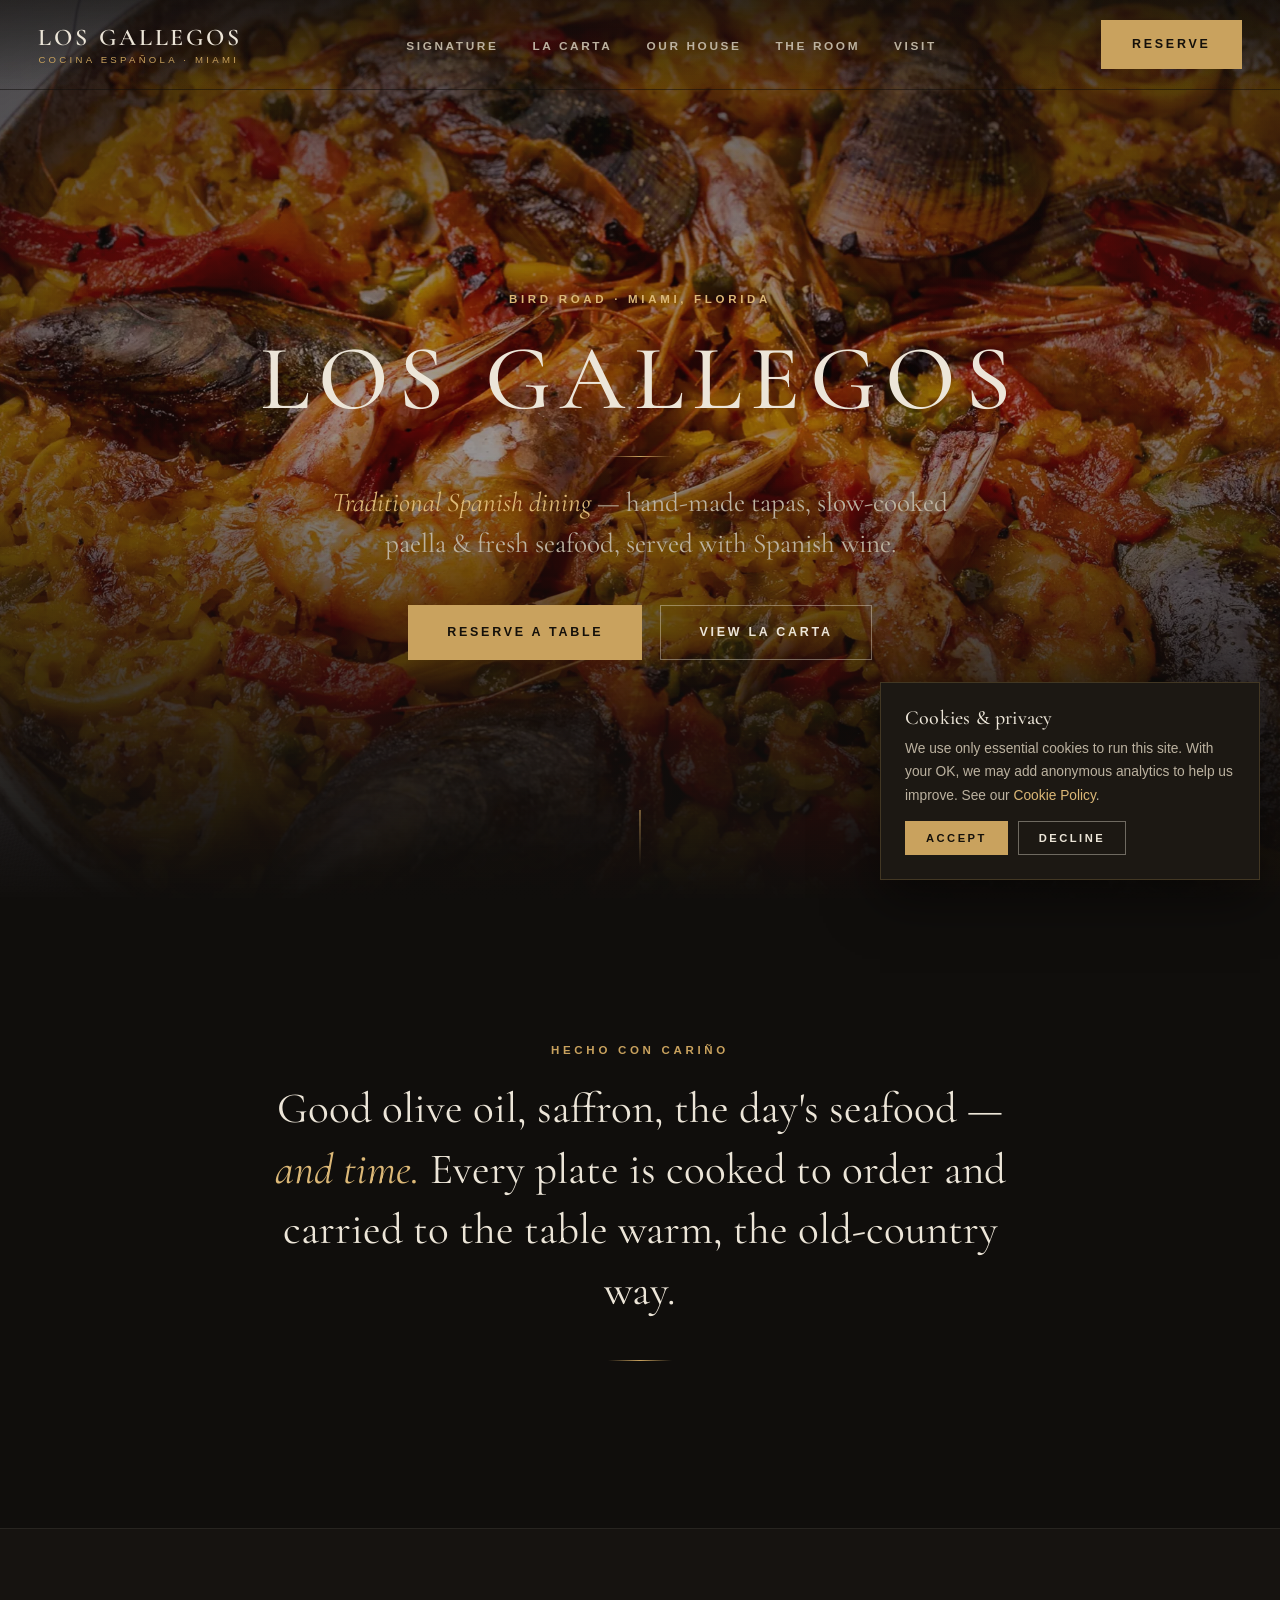
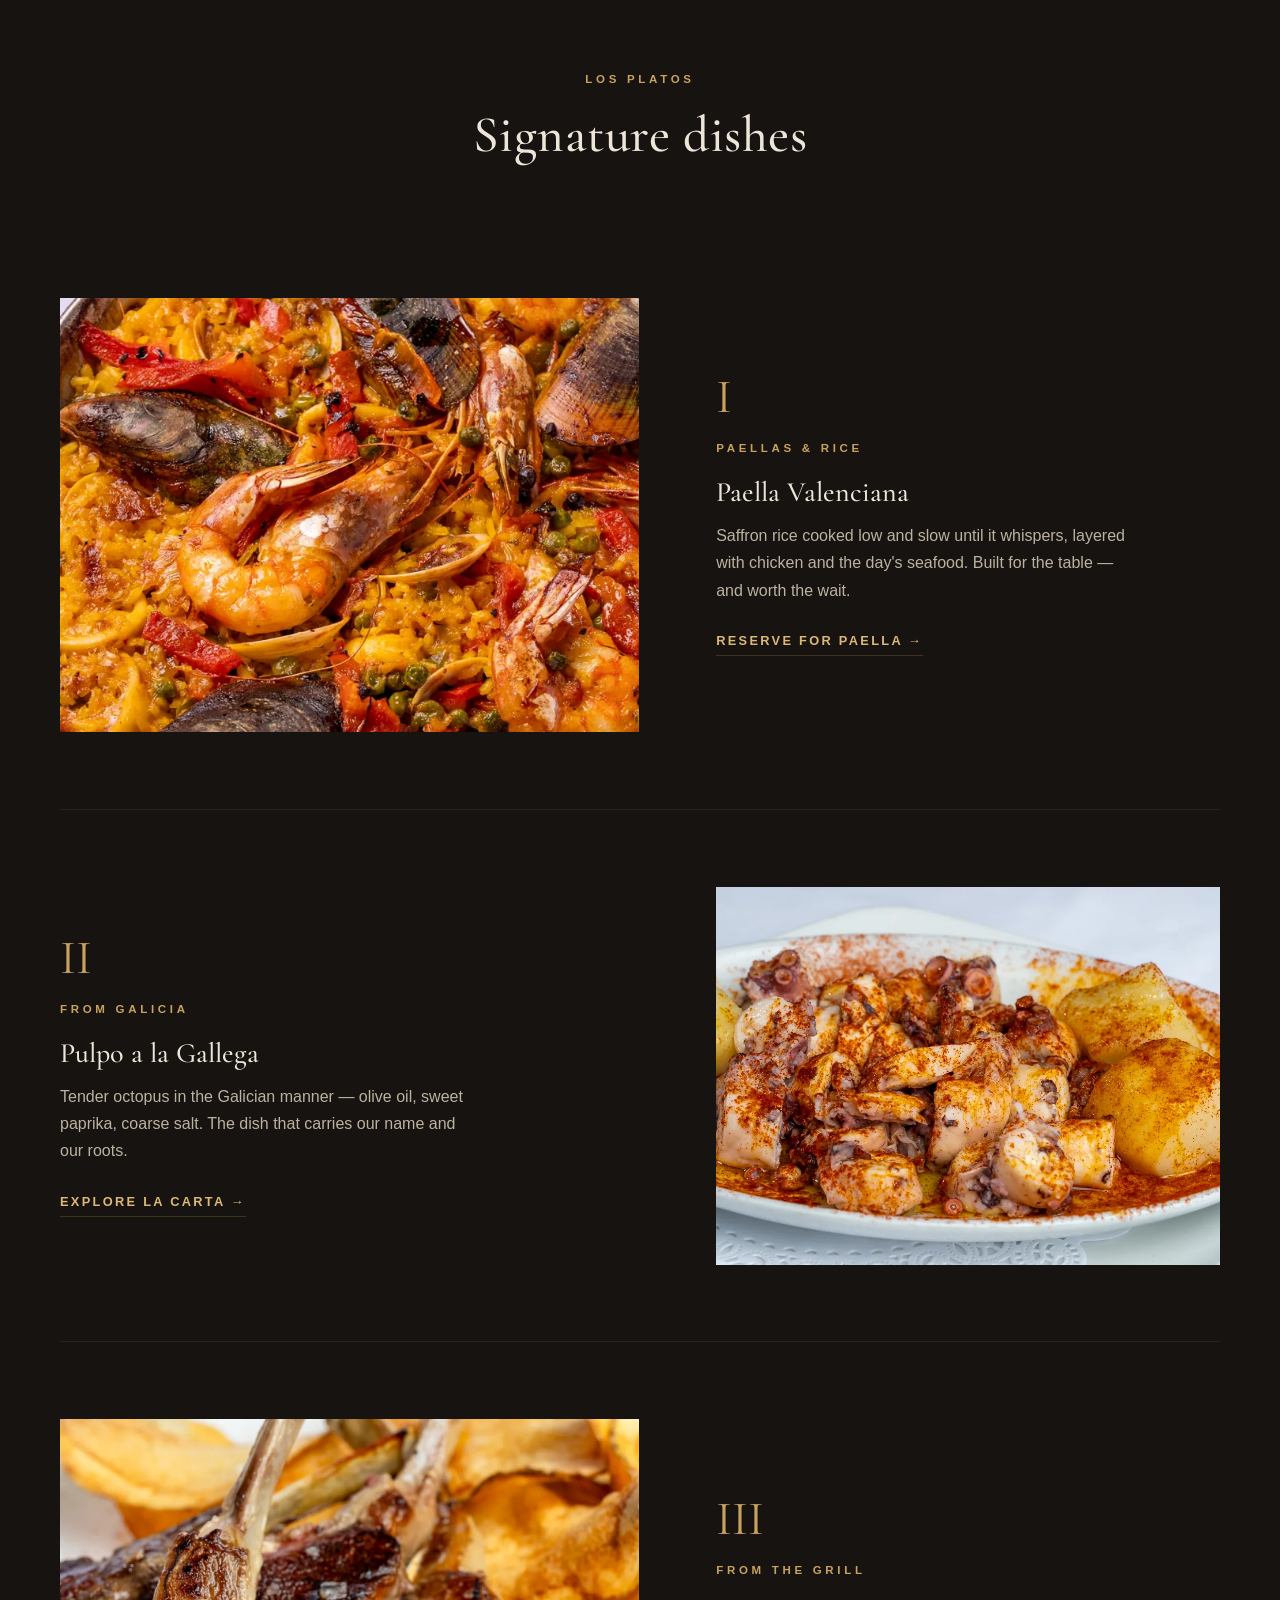
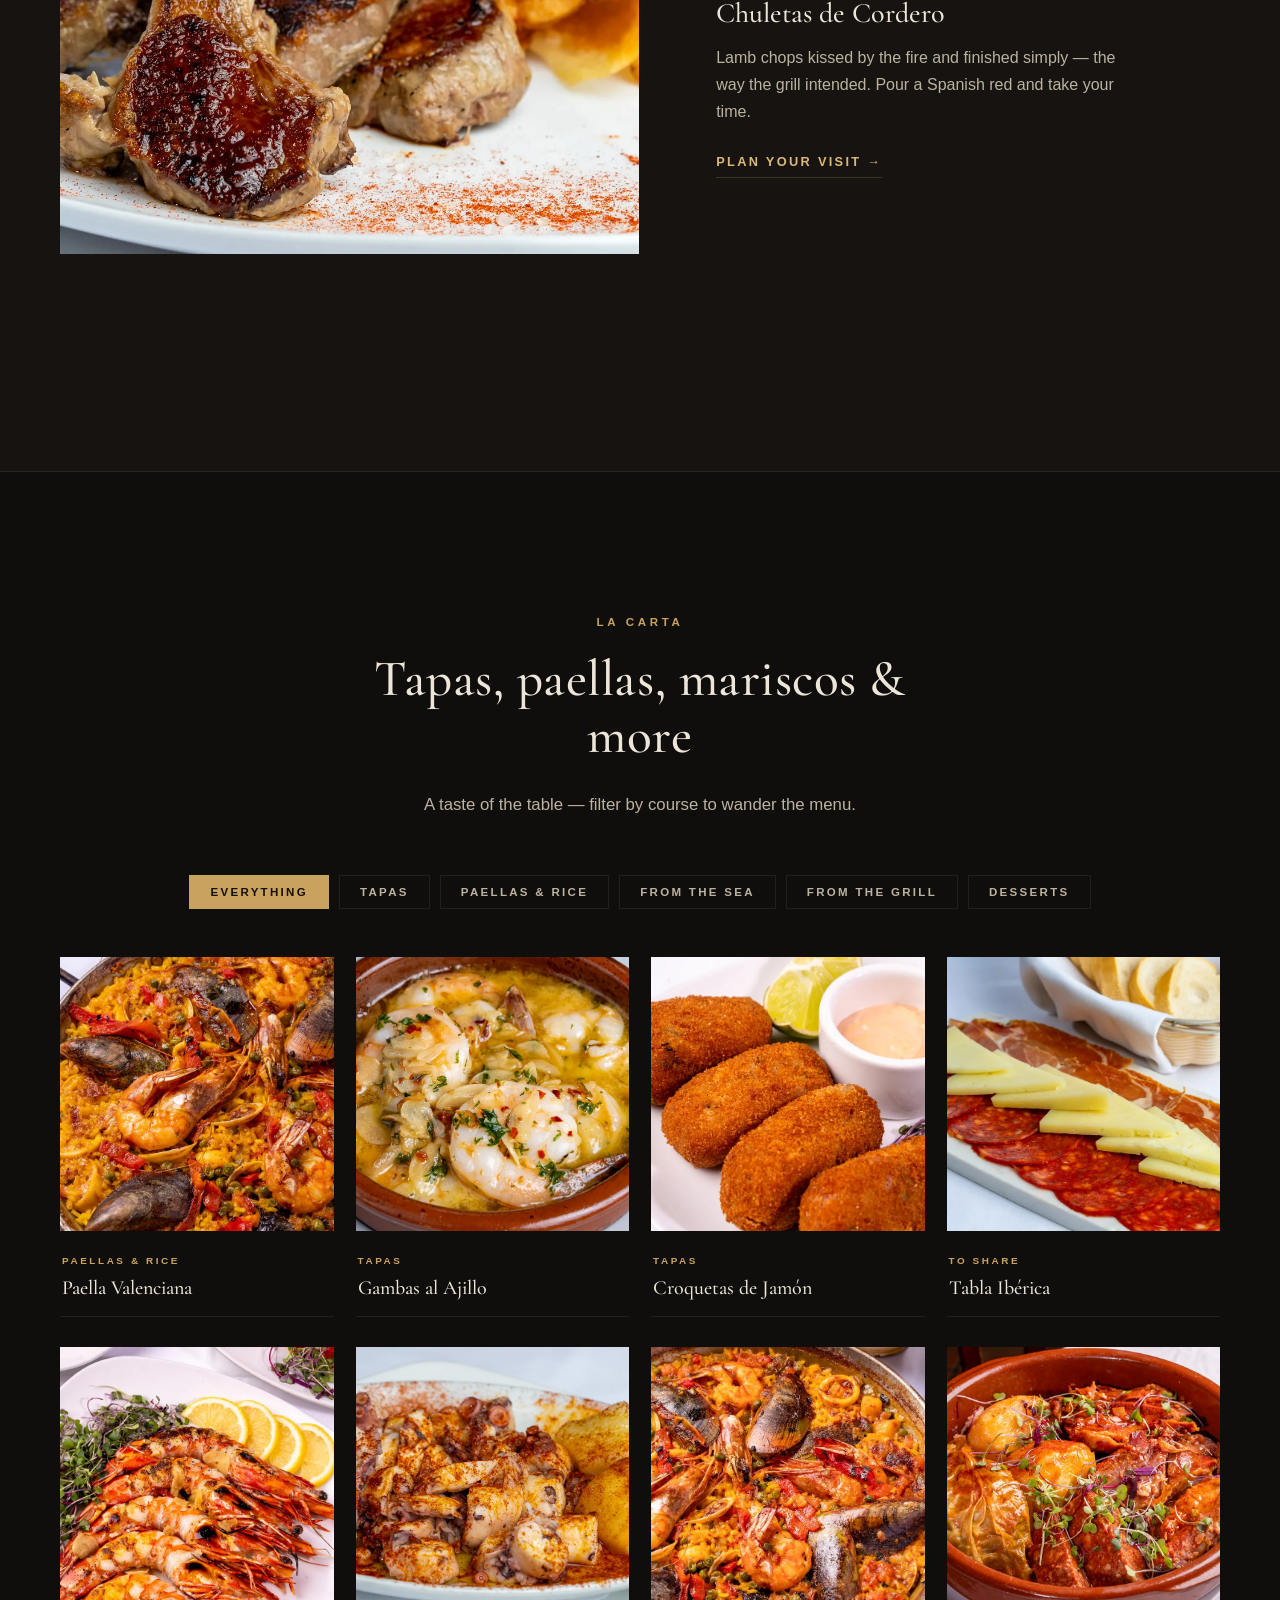
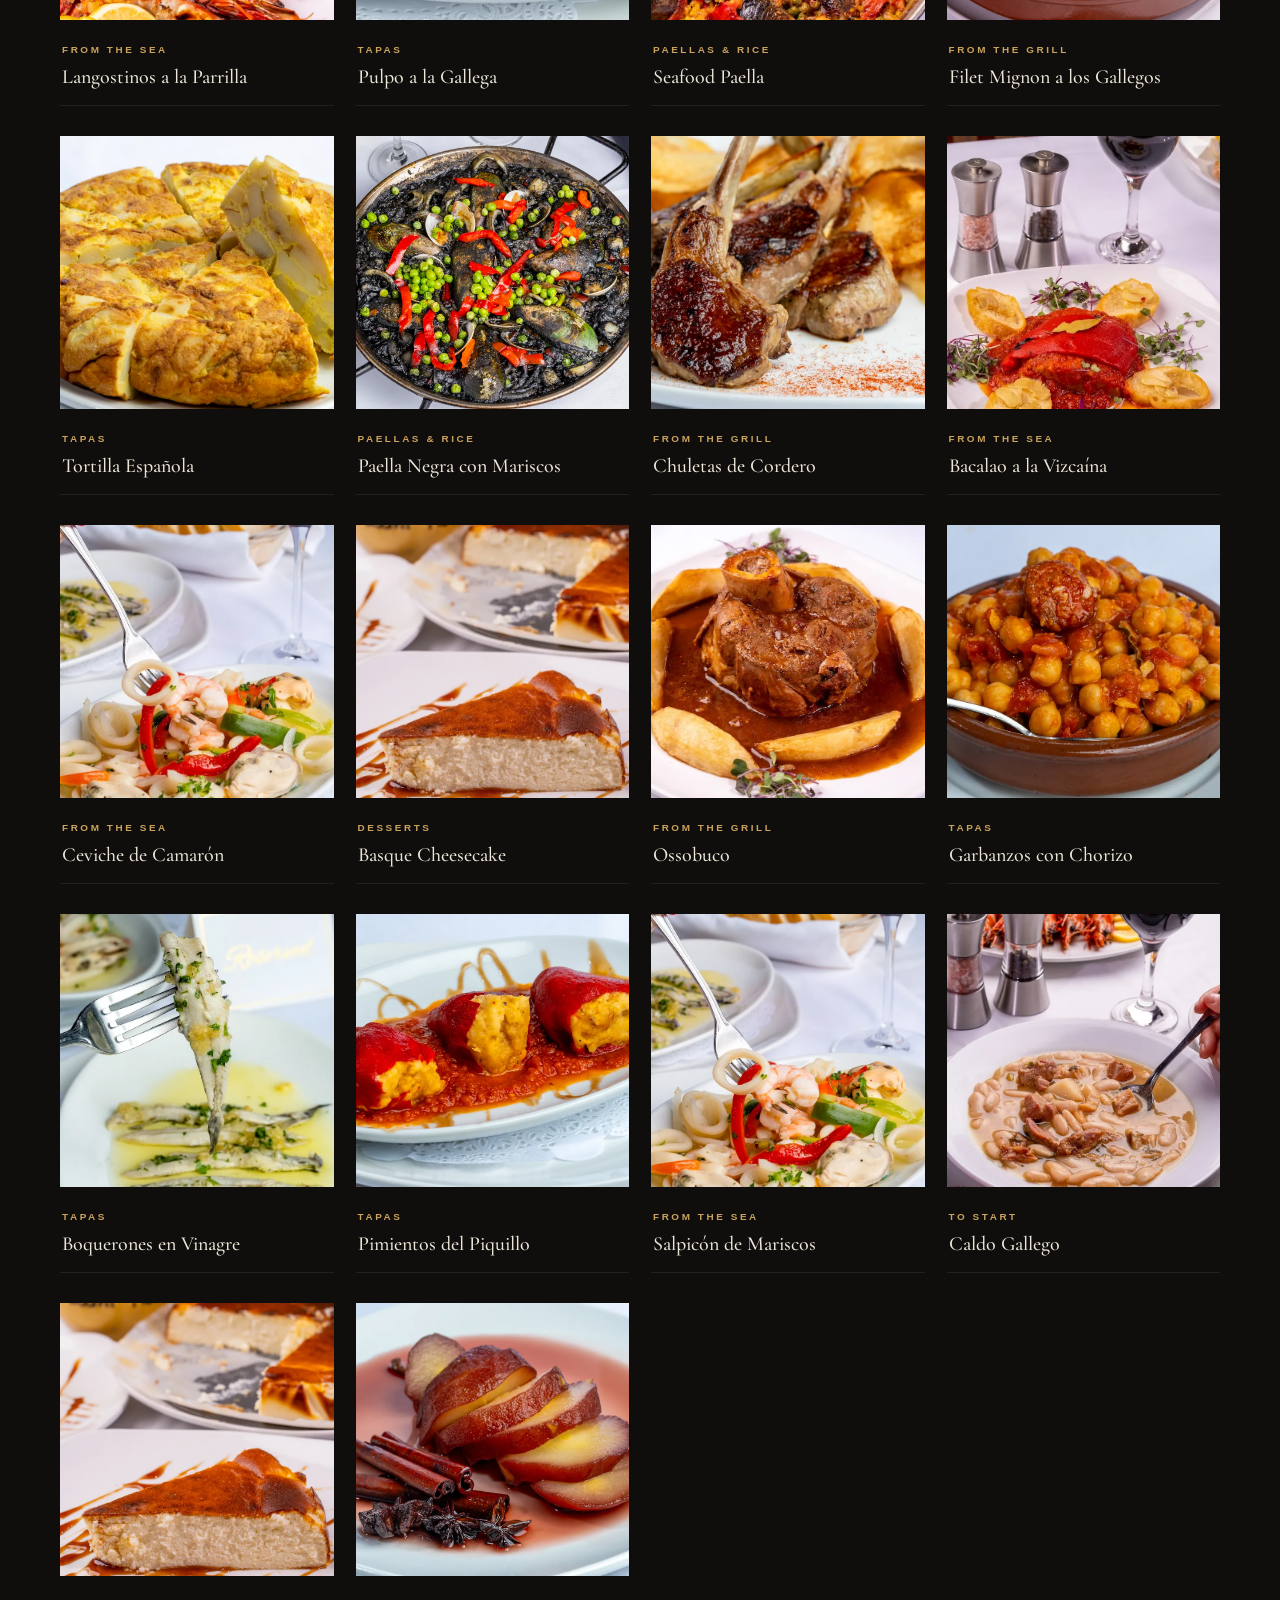
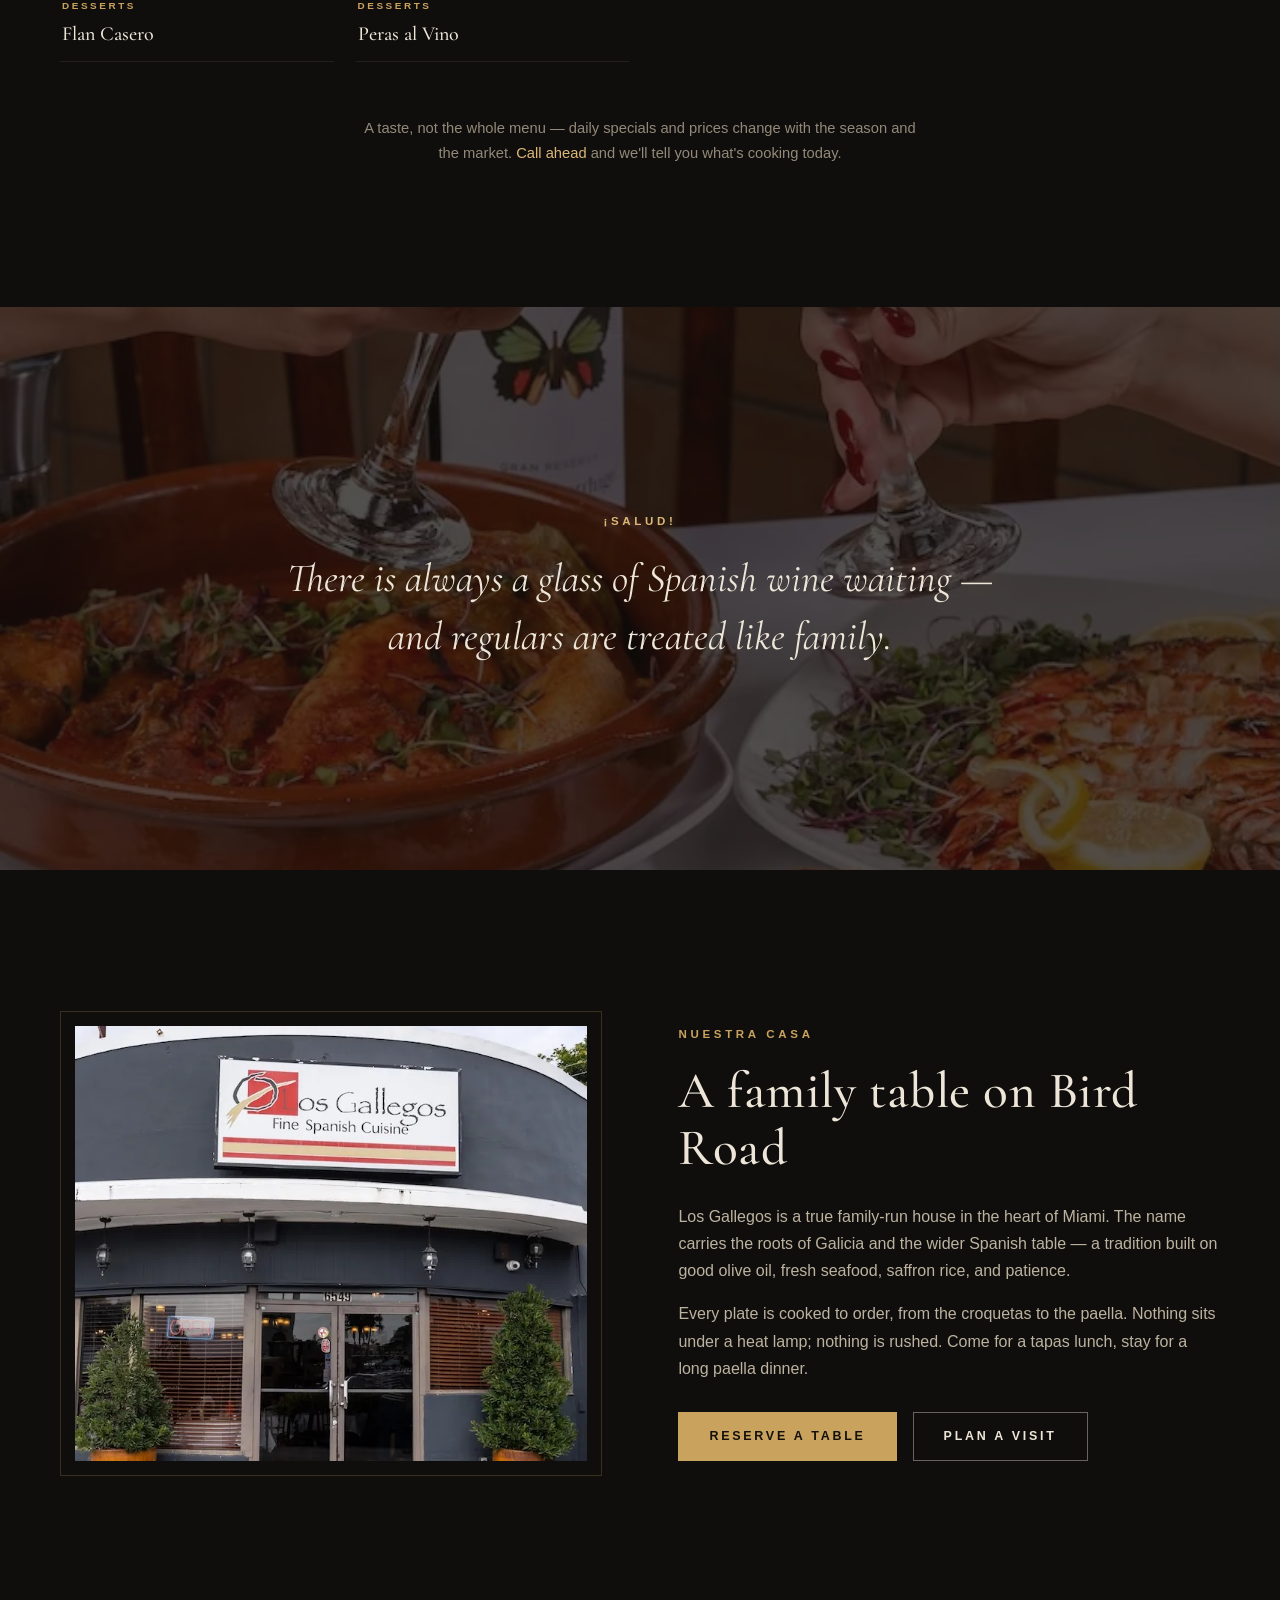
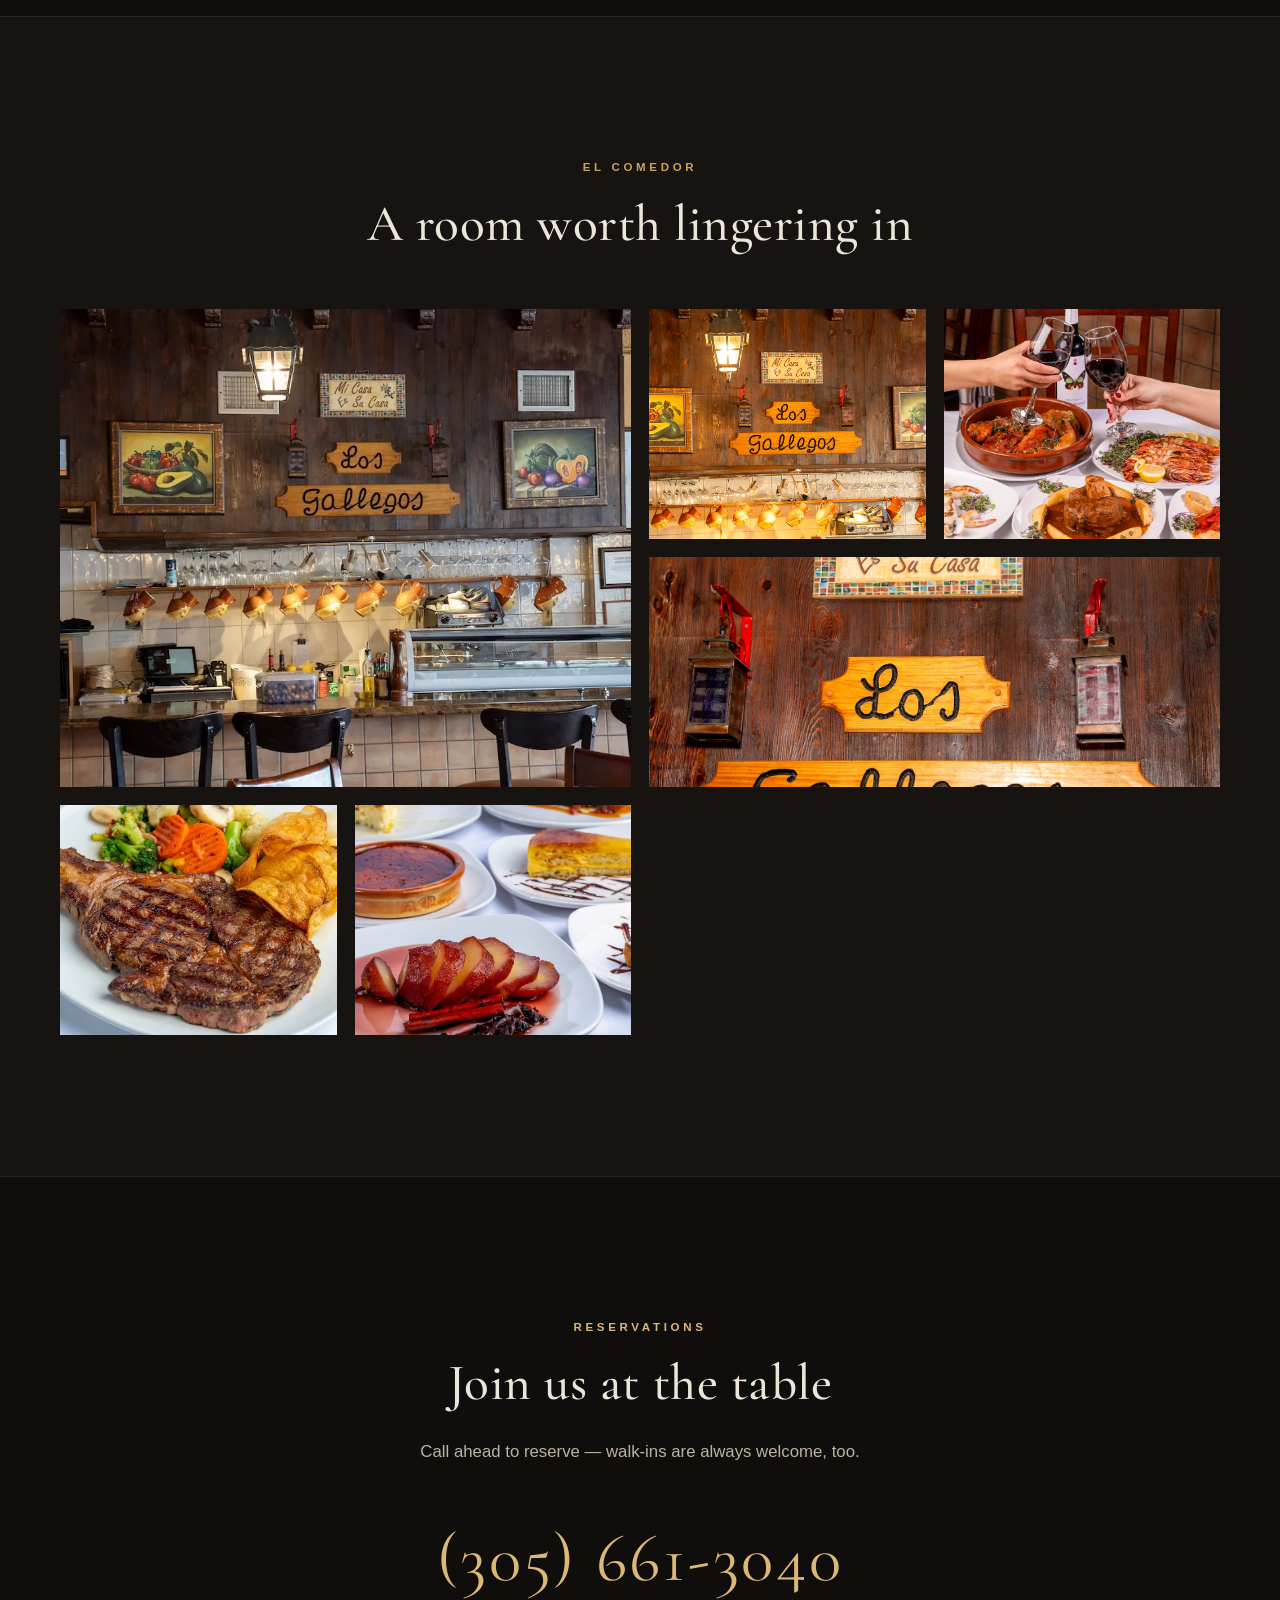
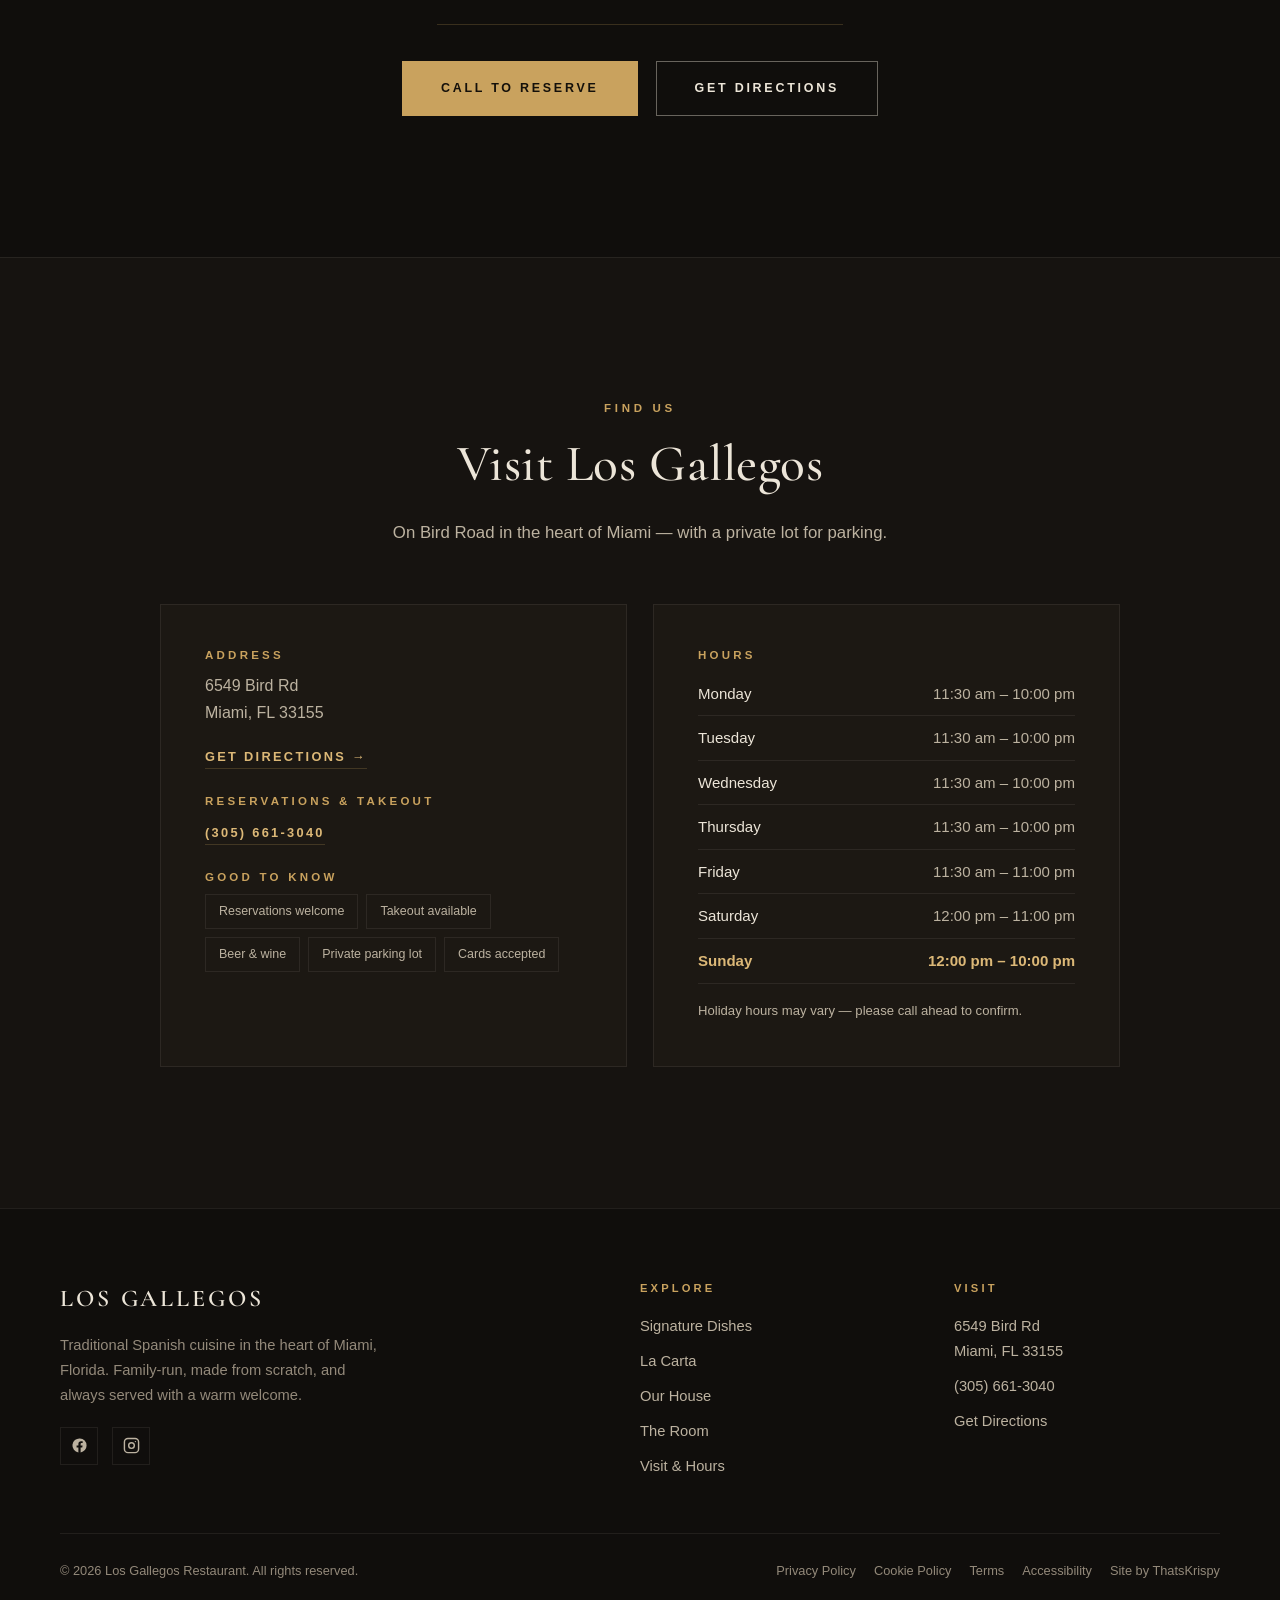
==== commit cca258da: "v7 'La Mesa Dorada' elegant fine-dining redesign: dark canvas, gold accents, inlined subsetted Cormo" ====
--- a/index.html
+++ b/index.html
@@ -3,20 +3,20 @@
 <head>
   <meta charset="UTF-8" />
   <meta name="viewport" content="width=device-width, initial-scale=1" />
-  <title>Los Gallegos | Spanish Restaurant in Miami, FL — Tapas, Paella &amp; Seafood</title>
+  <title>Los Gallegos | Spanish Fine Dining in Miami, FL — Tapas, Paella &amp; Seafood</title>
   <meta name="description" content="Los Gallegos is a family-run Spanish restaurant on Bird Road in Miami, Florida. Hand-made tapas, slow-cooked paella, fresh seafood, and Spanish wine. Call (305) 661-3040 to reserve." />
-  <meta name="theme-color" content="#1466b0" />
+  <meta name="theme-color" content="#100e0c" />
   <link rel="canonical" href="https://losgallegosmiami.com/" />
 
   <!-- Open Graph / social -->
   <meta property="og:type" content="restaurant" />
-  <meta property="og:title" content="Los Gallegos | Spanish Restaurant in Miami, FL" />
+  <meta property="og:title" content="Los Gallegos | Spanish Fine Dining in Miami, FL" />
   <meta property="og:description" content="Hand-made tapas, slow-cooked paella, and fresh seafood — a family-run Spanish table on Bird Road, Miami, Florida." />
   <meta property="og:url" content="https://losgallegosmiami.com/" />
   <meta property="og:image" content="https://losgallegosmiami.com/assets/img/los-gallegos-spanish-restaurant-miami-florida.jpg" />
   <meta property="og:locale" content="en_US" />
   <meta name="twitter:card" content="summary_large_image" />
-  <meta name="twitter:title" content="Los Gallegos | Spanish Restaurant in Miami, FL" />
+  <meta name="twitter:title" content="Los Gallegos | Spanish Fine Dining in Miami, FL" />
   <meta name="twitter:description" content="Tapas, paella, and fresh seafood in the heart of Miami, Florida. Family-run on Bird Road." />
   <meta name="twitter:image" content="https://losgallegosmiami.com/assets/img/los-gallegos-spanish-restaurant-miami-florida.jpg" />
 
@@ -25,9 +25,15 @@
   <link rel="icon" type="image/png" sizes="16x16" href="/assets/img/favicon-16.png" />
   <link rel="apple-touch-icon" href="/assets/img/favicon-180.png" />
   <link rel="manifest" href="/site.webmanifest" />
-  <link rel="preload" as="image" href="/assets/img/spanish-restaurant-los-gallegos-miami-florida.webp" />
-
-  <link rel="stylesheet" href="/css/styles.css?v=6" />
+
+  <!-- Fonts are subsetted and inlined in the stylesheet (no extra requests) -->
+  <link rel="preload" as="image" href="/assets/img/spanish-food-spread-los-gallegos-miami-florida.webp" />
+
+  <link rel="stylesheet" href="/css/font-400.css?v=7" />
+  <link rel="stylesheet" href="/css/font-400i.css?v=7" />
+  <link rel="stylesheet" href="/css/font-500.css?v=7" />
+  <link rel="stylesheet" href="/css/font-600.css?v=7" />
+  <link rel="stylesheet" href="/css/styles.css?v=7" />
 
   <!-- Structured data: Restaurant -->
   <script type="application/ld+json">
@@ -61,35 +67,30 @@
   </script>
 </head>
 <body>
-  <a href="#main" class="skip btn btn--tomato">Skip to content</a>
+  <a href="#main" class="skip">Skip to content</a>
 
   <!-- Header -->
-  <header class="site-header">
-    <div class="container">
-      <nav class="nav" aria-label="Primary">
-        <a class="brand" href="#top" aria-label="Los Gallegos — home">
-          <span class="brand__mark">Los <em>Gallegos</em></span>
-          <span class="brand__sub">Spanish Cuisine · Miami, FL</span>
-        </a>
-        <ul class="nav__links" id="nav-links">
-          <li><a href="#roulette">Spin</a></li>
-          <li><a href="#menu">Menu</a></li>
-          <li><a href="#story">About</a></li>
-          <li><a href="#gallery">Gallery</a></li>
-          <li><a href="#visit">Visit</a></li>
-        </ul>
-        <div class="nav__actions">
-          <a class="nav__call" href="tel:+13056613040" aria-label="Call Los Gallegos at (305) 661-3040">
-            <svg viewBox="0 0 24 24" fill="none" stroke="currentColor" stroke-width="2" aria-hidden="true"><path d="M22 16.92v3a2 2 0 0 1-2.18 2 19.79 19.79 0 0 1-8.63-3.07 19.5 19.5 0 0 1-6-6 19.79 19.79 0 0 1-3.07-8.67A2 2 0 0 1 4.11 2h3a2 2 0 0 1 2 1.72c.13.96.36 1.9.7 2.81a2 2 0 0 1-.45 2.11L8.09 9.91a16 16 0 0 0 6 6l1.27-1.27a2 2 0 0 1 2.11-.45c.9.34 1.85.57 2.81.7A2 2 0 0 1 22 16.92z"/></svg>
-            (305) 661-3040
-          </a>
-          <a class="btn btn--tomato" href="tel:+13056613040">Reserve</a>
-          <button class="nav__toggle" type="button" aria-label="Open menu" aria-controls="nav-links" aria-expanded="false">
-            <span></span><span></span><span></span>
-          </button>
-        </div>
-      </nav>
-    </div>
+  <header class="site-header" id="siteHeader">
+    <nav class="nav container-wide" aria-label="Primary">
+      <a class="brand" href="#top" aria-label="Los Gallegos — home">
+        <span class="brand__name">Los Gallegos</span>
+        <span class="brand__sub">Cocina Española · Miami</span>
+      </a>
+      <ul class="nav__links" id="nav-links">
+        <li><a href="#platos">Signature</a></li>
+        <li><a href="#menu">La Carta</a></li>
+        <li><a href="#casa">Our House</a></li>
+        <li><a href="#comedor">The Room</a></li>
+        <li><a href="#visit">Visit</a></li>
+        <li class="nav__links-cta"><a href="tel:+13056613040">Reserve · (305) 661-3040</a></li>
+      </ul>
+      <div class="nav__actions">
+        <a class="btn btn--gold" href="tel:+13056613040">Reserve</a>
+        <button class="nav__toggle" type="button" aria-label="Open menu" aria-controls="nav-links" aria-expanded="false">
+          <span></span><span></span>
+        </button>
+      </div>
+    </nav>
   </header>
 
   <main id="main">
@@ -97,73 +98,88 @@
 
     <!-- Hero -->
     <section class="hero" aria-label="Welcome to Los Gallegos">
-      <div class="hero__media">
-        <img src="/assets/img/spanish-restaurant-los-gallegos-miami-florida.webp" alt="Interior of Los Gallegos Spanish restaurant in Miami, Florida" fetchpriority="high" />
-      </div>
-      <span class="hero__sun" aria-hidden="true"></span>
-      <div class="container hero__inner">
-        <p class="eyebrow">Spanish Kitchen · Bird Road, Miami</p>
-        <h1>Let's eat, Miami.<br /><span class="script">¡Vamos a comer!</span></h1>
-        <p class="hero__tag">Family-run on Bird Road for hand-made tapas, sizzling seafood, and paella cooked low and slow. Come hungry — leave happy.</p>
-        <div class="hero__actions">
-          <a class="btn btn--sun btn--lg" href="#roulette">Spin for a Dish</a>
-          <a class="btn btn--outline btn--lg" style="color:#fff;border-color:rgba(255,255,255,.6)" href="tel:+13056613040">Call to Reserve</a>
-        </div>
-        <div class="hero__meta">
-          <span><svg viewBox="0 0 24 24" fill="currentColor" aria-hidden="true"><path d="M12 2l2.9 6.26L22 9.27l-5 4.87L18.18 22 12 18.56 5.82 22 7 14.14l-5-4.87 7.1-1.01L12 2z"/></svg> 4.5 stars · 140+ reviews</span>
-          <span><svg viewBox="0 0 24 24" fill="none" stroke="currentColor" stroke-width="2" aria-hidden="true"><path d="M21 10c0 7-9 12-9 12s-9-5-9-12a9 9 0 0 1 18 0z"/><circle cx="12" cy="10" r="3"/></svg> 6549 Bird Rd, Miami, FL</span>
-          <span><svg viewBox="0 0 24 24" fill="none" stroke="currentColor" stroke-width="2" aria-hidden="true"><circle cx="12" cy="12" r="9"/><path d="M12 7v5l3 2"/></svg> Open daily · lunch &amp; dinner</span>
-        </div>
-      </div>
-    </section>
-
-    <div class="greca" aria-hidden="true"></div>
-
-    <!-- Marquee -->
-    <div class="marquee" aria-hidden="true">
-      <div class="marquee__track">
-        <span>Tapas</span><span>Paella</span><span>Mariscos</span><span>Gambas al Ajillo</span><span>Pulpo</span><span>Vino Español</span><span>Croquetas</span><span>¡Salud!</span>
-        <span>Tapas</span><span>Paella</span><span>Mariscos</span><span>Gambas al Ajillo</span><span>Pulpo</span><span>Vino Español</span><span>Croquetas</span><span>¡Salud!</span>
-      </div>
-    </div>
-
-    <!-- Dish Roulette (interactive) -->
-    <section class="section roulette" id="roulette" aria-label="Dish roulette">
+      <div class="hero__media" aria-hidden="true">
+        <img src="/assets/img/spanish-food-spread-los-gallegos-miami-florida.webp" alt="" fetchpriority="high" />
+      </div>
+      <div class="hero__inner">
+        <p class="kicker kicker--light reveal">Bird Road · Miami, Florida</p>
+        <h1 class="hero__title reveal" data-delay="1">Los Gallegos</h1>
+        <div class="rule rule--center reveal" data-delay="2" aria-hidden="true"></div>
+        <p class="hero__sub reveal" data-delay="2"><em>Traditional Spanish dining</em> — hand-made tapas, slow-cooked paella &amp; fresh seafood, served with Spanish wine.</p>
+        <div class="hero__actions reveal" data-delay="3">
+          <a class="btn btn--gold btn--lg" href="tel:+13056613040">Reserve a Table</a>
+          <a class="btn btn--ghost btn--lg" href="#menu">View La Carta</a>
+        </div>
+      </div>
+      <a class="hero__scroll" href="#intro" aria-label="Scroll to introduction"><span></span></a>
+    </section>
+
+    <!-- Intro statement -->
+    <section class="section intro" id="intro" aria-label="Our philosophy">
+      <div class="container-narrow">
+        <p class="kicker reveal">Hecho con Cariño</p>
+        <p class="intro__statement reveal" data-delay="1">Good olive oil, saffron, the day's seafood — <em>and time.</em> Every plate is cooked to order and carried to the table warm, the old-country way.</p>
+        <div class="rule rule--center reveal" data-delay="2" aria-hidden="true"></div>
+      </div>
+    </section>
+
+    <!-- Signature dishes -->
+    <section class="section platos" id="platos" aria-label="Signature dishes">
       <div class="container">
-        <div class="roulette__wrap">
-          <div class="roulette__copy reveal">
-            <p class="eyebrow eyebrow--tomato">Can't decide?</p>
-            <h2>¿Qué comemos <span class="script">hoy?</span></h2>
-            <p>Let the pan pick for you. Give it a spin, land on tonight's craving, then call and we'll have it ready. (Warning: highly appetizing.)</p>
-            <div class="roulette__controls">
-              <button type="button" class="btn btn--tomato btn--xl" id="spinBtn">Spin the pan</button>
-              <a class="btn btn--outline btn--lg" href="tel:+13056613040">Call to order</a>
-            </div>
-            <p class="roulette__hint" id="spinHint">Tap “Spin the pan” and we'll suggest a dish.</p>
-          </div>
-          <div class="roulette__stage reveal" data-delay="1">
-            <div class="pan" id="pan">
-              <div class="pan__img"><img id="panPhoto" src="/assets/img/paella-valenciana-los-gallegos-miami-florida.webp" alt="A featured Spanish dish at Los Gallegos Miami, Florida" loading="lazy" decoding="async" /></div>
-              <span class="pan__handle" aria-hidden="true"></span>
-            </div>
-            <div class="pan__caption">
-              <span class="pan__tag" id="panTag">Paellas &amp; Rice</span>
-              <span class="pan__name" id="panName">Paella Valenciana</span>
-            </div>
-            <p class="sr-live" id="panLive" aria-live="polite"></p>
-          </div>
-        </div>
-      </div>
-    </section>
-
-    <!-- Menu / dishes -->
-    <section class="section menu" id="menu" aria-label="Menu highlights">
+        <header class="section-head reveal">
+          <p class="kicker">Los Platos</p>
+          <h2>Signature dishes</h2>
+        </header>
+
+        <article class="plato reveal">
+          <figure class="plato__media">
+            <img src="/assets/img/paella-valenciana-los-gallegos-miami-florida.webp" alt="Paella Valenciana with saffron rice, chicken and seafood at Los Gallegos in Miami, Florida" loading="lazy" decoding="async" />
+          </figure>
+          <div class="plato__body">
+            <span class="plato__num" aria-hidden="true">I</span>
+            <p class="kicker">Paellas &amp; Rice</p>
+            <h3>Paella Valenciana</h3>
+            <p>Saffron rice cooked low and slow until it whispers, layered with chicken and the day's seafood. Built for the table — and worth the wait.</p>
+            <a class="text-link" href="tel:+13056613040">Reserve for paella →</a>
+          </div>
+        </article>
+
+        <article class="plato plato--flip reveal">
+          <figure class="plato__media">
+            <img src="/assets/img/pulpo-a-la-gallega-octopus-los-gallegos-miami-florida.webp" alt="Pulpo a la Gallega — Galician octopus with paprika and olive oil at Los Gallegos in Miami, Florida" loading="lazy" decoding="async" />
+          </figure>
+          <div class="plato__body">
+            <span class="plato__num" aria-hidden="true">II</span>
+            <p class="kicker">From Galicia</p>
+            <h3>Pulpo a la Gallega</h3>
+            <p>Tender octopus in the Galician manner — olive oil, sweet paprika, coarse salt. The dish that carries our name and our roots.</p>
+            <a class="text-link" href="#menu">Explore la carta →</a>
+          </div>
+        </article>
+
+        <article class="plato reveal">
+          <figure class="plato__media">
+            <img src="/assets/img/chuletas-de-cordero-lamb-chops-los-gallegos-miami-florida.webp" alt="Chuletas de cordero — grilled lamb chops at Los Gallegos in Miami, Florida" loading="lazy" decoding="async" />
+          </figure>
+          <div class="plato__body">
+            <span class="plato__num" aria-hidden="true">III</span>
+            <p class="kicker">From the Grill</p>
+            <h3>Chuletas de Cordero</h3>
+            <p>Lamb chops kissed by the fire and finished simply — the way the grill intended. Pour a Spanish red and take your time.</p>
+            <a class="text-link" href="#visit">Plan your visit →</a>
+          </div>
+        </article>
+      </div>
+    </section>
+
+    <!-- Menu / La Carta -->
+    <section class="section menu" id="menu" aria-label="La Carta — menu highlights">
       <div class="container">
-        <div class="head center reveal">
-          <p class="eyebrow eyebrow--sun">The Menu</p>
-          <h2>The whole <span class="script">spread</span></h2>
-          <p class="lead">Tapas to share, paellas built for the table, fresh seafood, and fire-grilled meats. Filter by course to explore.</p>
-        </div>
+        <header class="section-head reveal">
+          <p class="kicker">La Carta</p>
+          <h2>Tapas, paellas, mariscos &amp; more</h2>
+          <p class="section-head__lead">A taste of the table — filter by course to wander the menu.</p>
+        </header>
 
         <div class="filter reveal" role="group" aria-label="Filter dishes by course">
           <button type="button" class="is-active" data-filter="all">Everything</button>
@@ -265,74 +281,70 @@
           </figure>
         </div>
 
-        <p class="menu__note reveal"><strong>This is a taste, not the whole menu.</strong> Daily specials and prices change with the season and the market — call ahead and we'll tell you what's cooking today.</p>
-      </div>
-    </section>
-
-    <div class="greca" aria-hidden="true"></div>
-
-    <!-- Feature banner -->
-    <section class="section feature" aria-label="Made by hand">
-      <div class="feature__bg">
-        <img src="/assets/img/spanish-food-spread-los-gallegos-miami-florida.webp" alt="A spread of Spanish dishes at Los Gallegos Miami, Florida" loading="lazy" decoding="async" />
-      </div>
+        <p class="menu__note reveal">A taste, not the whole menu — daily specials and prices change with the season and the market. <a href="tel:+13056613040">Call ahead</a> and we'll tell you what's cooking today.</p>
+      </div>
+    </section>
+
+    <!-- Interlude -->
+    <section class="interlude" aria-label="A toast">
+      <div class="interlude__media" aria-hidden="true">
+        <img src="/assets/img/spanish-wine-toast-los-gallegos-miami-florida.webp" alt="" loading="lazy" decoding="async" />
+      </div>
+      <div class="interlude__inner container-narrow">
+        <p class="kicker kicker--light reveal">¡Salud!</p>
+        <p class="interlude__quote reveal" data-delay="1">There is always a glass of Spanish wine waiting — and regulars are treated like family.</p>
+      </div>
+    </section>
+
+    <!-- Story -->
+    <section class="section casa" id="casa" aria-label="About Los Gallegos">
       <div class="container">
-        <p class="eyebrow eyebrow--center reveal" style="justify-content:center">Hecho con Cariño</p>
-        <h2 class="reveal" data-delay="1">Honest cooking, no shortcuts</h2>
-        <p class="reveal" data-delay="1">No heat lamps, nothing rushed — just fresh Spanish food, plated to order and served warm, the old-country way.</p>
-      </div>
-    </section>
-
-    <!-- Story -->
-    <section class="section story" id="story" aria-label="About Los Gallegos">
+        <div class="casa__grid">
+          <figure class="casa__media reveal">
+            <img src="/assets/img/los-gallegos-storefront-bird-road-miami-florida.webp" alt="Storefront of Los Gallegos Restaurant on Bird Road in Miami, Florida" loading="lazy" decoding="async" />
+          </figure>
+          <div class="casa__body reveal" data-delay="1">
+            <p class="kicker">Nuestra Casa</p>
+            <h2>A family table on Bird Road</h2>
+            <p>Los Gallegos is a true family-run house in the heart of Miami. The name carries the roots of Galicia and the wider Spanish table — a tradition built on good olive oil, fresh seafood, saffron rice, and patience.</p>
+            <p>Every plate is cooked to order, from the croquetas to the paella. Nothing sits under a heat lamp; nothing is rushed. Come for a tapas lunch, stay for a long paella dinner.</p>
+            <div class="casa__actions">
+              <a class="btn btn--gold" href="tel:+13056613040">Reserve a Table</a>
+              <a class="btn btn--ghost" href="#visit">Plan a Visit</a>
+            </div>
+          </div>
+        </div>
+      </div>
+    </section>
+
+    <!-- Gallery -->
+    <section class="section comedor" id="comedor" aria-label="The dining room">
       <div class="container">
-        <div class="story__grid">
-          <div class="story__media reveal">
-            <img src="/assets/img/spanish-restaurant-dining-room-los-gallegos-miami-florida.webp" alt="The warm dining room at Los Gallegos Spanish restaurant in Miami, Florida" loading="lazy" decoding="async" />
-            <span class="pop">¡Salud!</span>
-          </div>
-          <div class="story__body reveal" data-delay="1">
-            <p class="eyebrow eyebrow--tomato">A Family Table</p>
-            <h2>Pull up a chair, <span class="script">stay a while</span></h2>
-            <p>Los Gallegos is a true mom-and-pop place on Bird Road in Miami. The name carries the roots of Galicia and the wider Spanish table — a tradition built on good olive oil, fresh seafood, saffron rice, and time.</p>
-            <p>Every plate is cooked to order, from the croquetas to the paella. The food comes out hot, there's always a glass of Spanish wine waiting, and regulars are treated like family.</p>
-            <div class="hero__actions" style="margin-top:24px">
-              <a class="btn btn--azul" href="#menu">See the Menu</a>
-              <a class="btn btn--outline" href="#visit">Plan a Visit</a>
-            </div>
-          </div>
-        </div>
-      </div>
-    </section>
-
-    <!-- Gallery -->
-    <section class="section" id="gallery" aria-label="Photo gallery">
-      <div class="container">
-        <div class="head center reveal">
-          <p class="eyebrow eyebrow--sun">The Room</p>
-          <h2>Come <span class="script">hang out</span></h2>
-          <p class="lead">A warm, buzzing neighborhood room worth lingering in — over one more plate and one more glass.</p>
-        </div>
-        <div class="gallery-grid reveal">
-          <figure class="w2 h2"><img src="/assets/img/restaurant-bar-interior-los-gallegos-miami-florida.webp" alt="The bar inside Los Gallegos Spanish restaurant in Miami, Florida" loading="lazy" decoding="async" /></figure>
-          <figure><img src="/assets/img/spanish-wine-toast-los-gallegos-miami-florida.webp" alt="Guests toasting with Spanish wine at Los Gallegos Miami" loading="lazy" decoding="async" /></figure>
+        <header class="section-head reveal">
+          <p class="kicker">El Comedor</p>
+          <h2>A room worth lingering in</h2>
+        </header>
+        <div class="gallery reveal">
+          <figure class="g-tall"><img src="/assets/img/restaurant-bar-interior-los-gallegos-miami-florida.webp" alt="The bar inside Los Gallegos Spanish restaurant in Miami, Florida" loading="lazy" decoding="async" /></figure>
+          <figure><img src="/assets/img/spanish-restaurant-los-gallegos-miami-florida.webp" alt="Interior of Los Gallegos Spanish restaurant in Miami, Florida" loading="lazy" decoding="async" /></figure>
+          <figure><img src="/assets/img/spanish-wine-los-gallegos-miami-florida.webp" alt="Spanish wine served at Los Gallegos Miami" loading="lazy" decoding="async" /></figure>
+          <figure class="g-wide"><img src="/assets/img/spanish-restaurant-dining-room-los-gallegos-miami-florida.webp" alt="The warm dining room at Los Gallegos Spanish restaurant in Miami, Florida" loading="lazy" decoding="async" /></figure>
           <figure><img src="/assets/img/grilled-steak-los-gallegos-miami-florida.webp" alt="Grilled steak at Los Gallegos Miami" loading="lazy" decoding="async" /></figure>
           <figure><img src="/assets/img/spanish-dessert-los-gallegos-miami-florida.webp" alt="A Spanish dessert at Los Gallegos Miami" loading="lazy" decoding="async" /></figure>
-          <figure class="w2"><img src="/assets/img/los-gallegos-storefront-bird-road-miami-florida.webp" alt="Storefront of Los Gallegos Restaurant on Bird Road, Miami, Florida" loading="lazy" decoding="async" /></figure>
-          <figure><img src="/assets/img/spanish-wine-los-gallegos-miami-florida.webp" alt="Spanish wine at Los Gallegos Miami" loading="lazy" decoding="async" /></figure>
-        </div>
-      </div>
-    </section>
-
-    <!-- CTA -->
-    <section class="section cta" aria-label="Reserve a table">
-      <div class="container">
-        <p class="eyebrow eyebrow--center reveal" style="justify-content:center;color:#fff;background:rgba(255,255,255,.18)">Reserve Your Table</p>
-        <h2 class="reveal" data-delay="1">Hungry for Spain?</h2>
-        <p class="reveal" data-delay="1">Whether it's a tapas lunch or a long paella dinner with friends, we'd love to have you. Call ahead to reserve — walk-ins are always welcome, too.</p>
-        <div class="cta__actions reveal" data-delay="2">
-          <a class="btn btn--sun btn--lg" href="tel:+13056613040">Call (305) 661-3040</a>
-          <a class="btn btn--outline btn--lg" href="https://www.google.com/maps/dir/?api=1&amp;destination=6549+Bird+Rd+Miami+FL+33155" target="_blank" rel="noopener">Get Directions</a>
+        </div>
+      </div>
+    </section>
+
+    <!-- Reserve CTA -->
+    <section class="section reserve" aria-label="Reserve a table">
+      <div class="container-narrow">
+        <p class="kicker kicker--light reveal">Reservations</p>
+        <h2 class="reveal" data-delay="1">Join us at the table</h2>
+        <p class="reserve__lead reveal" data-delay="1">Call ahead to reserve — walk-ins are always welcome, too.</p>
+        <a class="reserve__phone reveal" data-delay="2" href="tel:+13056613040">(305) 661-3040</a>
+        <div class="reserve__actions reveal" data-delay="3">
+          <a class="btn btn--gold btn--lg" href="tel:+13056613040">Call to Reserve</a>
+          <a class="btn btn--ghost btn--lg" href="https://www.google.com/maps/dir/?api=1&amp;destination=6549+Bird+Rd+Miami+FL+33155" target="_blank" rel="noopener">Get Directions</a>
         </div>
       </div>
     </section>
@@ -340,32 +352,29 @@
     <!-- Visit -->
     <section class="section visit" id="visit" aria-label="Visit us">
       <div class="container">
-        <div class="head center reveal">
-          <p class="eyebrow eyebrow--tomato">Find Us</p>
+        <header class="section-head reveal">
+          <p class="kicker">Find Us</p>
           <h2>Visit Los Gallegos</h2>
-          <p class="lead">On Bird Road in the heart of Miami — easy to reach, with a private lot for parking.</p>
-        </div>
-        <div class="visit-grid">
-          <div class="card reveal">
-            <div class="info-block">
-              <span class="info-block__icon"><svg viewBox="0 0 24 24" fill="none" stroke="currentColor" stroke-width="2" aria-hidden="true"><path d="M21 10c0 7-9 12-9 12s-9-5-9-12a9 9 0 0 1 18 0z"/><circle cx="12" cy="10" r="3"/></svg></span>
-              <div><h3>Address</h3><p>6549 Bird Rd<br />Miami, FL 33155</p><p><a href="https://www.google.com/maps/dir/?api=1&amp;destination=6549+Bird+Rd+Miami+FL+33155" target="_blank" rel="noopener">Get directions →</a></p></div>
-            </div>
-            <div class="info-block">
-              <span class="info-block__icon"><svg viewBox="0 0 24 24" fill="none" stroke="currentColor" stroke-width="2" aria-hidden="true"><path d="M22 16.92v3a2 2 0 0 1-2.18 2 19.79 19.79 0 0 1-8.63-3.07 19.5 19.5 0 0 1-6-6 19.79 19.79 0 0 1-3.07-8.67A2 2 0 0 1 4.11 2h3a2 2 0 0 1 2 1.72c.13.96.36 1.9.7 2.81a2 2 0 0 1-.45 2.11L8.09 9.91a16 16 0 0 0 6 6l1.27-1.27a2 2 0 0 1 2.11-.45c.9.34 1.85.57 2.81.7A2 2 0 0 1 22 16.92z"/></svg></span>
-              <div><h3>Reservations &amp; Takeout</h3><p><a href="tel:+13056613040">(305) 661-3040</a></p></div>
-            </div>
-            <div class="info-block">
-              <span class="info-block__icon"><svg viewBox="0 0 24 24" fill="none" stroke="currentColor" stroke-width="2" aria-hidden="true"><path d="M12 2a10 10 0 1 0 0 20 10 10 0 0 0 0-20z"/><path d="M2 12h20"/><path d="M12 2a15 15 0 0 1 0 20 15 15 0 0 1 0-20z"/></svg></span>
-              <div><h3>Good to Know</h3>
-                <div class="amenities">
-                  <span>Reservations welcome</span><span>Takeout available</span><span>Beer &amp; wine</span><span>Private parking lot</span><span>Cards accepted</span>
-                </div>
-              </div>
-            </div>
-          </div>
-          <div class="card reveal" data-delay="1">
-            <h3 class="card__title">Hours</h3>
+          <p class="section-head__lead">On Bird Road in the heart of Miami — with a private lot for parking.</p>
+        </header>
+        <div class="visit__grid">
+          <div class="visit__card reveal">
+            <h3>Address</h3>
+            <p>6549 Bird Rd<br />Miami, FL 33155</p>
+            <p><a class="text-link" href="https://www.google.com/maps/dir/?api=1&amp;destination=6549+Bird+Rd+Miami+FL+33155" target="_blank" rel="noopener">Get directions →</a></p>
+            <h3>Reservations &amp; Takeout</h3>
+            <p><a class="text-link" href="tel:+13056613040">(305) 661-3040</a></p>
+            <h3>Good to Know</h3>
+            <ul class="amenities">
+              <li>Reservations welcome</li>
+              <li>Takeout available</li>
+              <li>Beer &amp; wine</li>
+              <li>Private parking lot</li>
+              <li>Cards accepted</li>
+            </ul>
+          </div>
+          <div class="visit__card reveal" data-delay="1">
+            <h3>Hours</h3>
             <table class="hours">
               <caption class="skip">Opening hours by day of the week</caption>
               <tbody>
@@ -378,11 +387,7 @@
                 <tr data-day="0"><th scope="row">Sunday</th><td>12:00 pm – 10:00 pm</td></tr>
               </tbody>
             </table>
-            <div class="visit__cta">
-              <a class="btn btn--tomato" href="tel:+13056613040">Call to Reserve</a>
-              <a class="btn btn--outline" href="#menu">See the Menu</a>
-            </div>
-            <p style="font-size:.82rem;color:var(--ink-3);margin-top:14px">Holiday hours may vary. Please call ahead to confirm.</p>
+            <p class="visit__note">Holiday hours may vary — please call ahead to confirm.</p>
           </div>
         </div>
       </div>
@@ -393,9 +398,9 @@
   <footer class="footer">
     <div class="container">
       <div class="footer__top">
-        <div>
-          <span class="brand__mark">Los <em>Gallegos</em></span>
-          <p class="footer__about">Traditional Spanish cuisine in the heart of Miami, Florida. Family-run, made from scratch, and always served with a warm welcome.</p>
+        <div class="footer__brand">
+          <span class="brand__name">Los Gallegos</span>
+          <p>Traditional Spanish cuisine in the heart of Miami, Florida. Family-run, made from scratch, and always served with a warm welcome.</p>
           <div class="footer__social">
             <a href="https://www.facebook.com/" target="_blank" rel="noopener" aria-label="Los Gallegos on Facebook">
               <svg viewBox="0 0 24 24" fill="currentColor" aria-hidden="true"><path d="M22 12a10 10 0 1 0-11.56 9.88v-6.99H7.9V12h2.54V9.8c0-2.5 1.49-3.89 3.78-3.89 1.09 0 2.24.2 2.24.2v2.46h-1.26c-1.24 0-1.63.77-1.63 1.56V12h2.78l-.44 2.89h-2.34v6.99A10 10 0 0 0 22 12z"/></svg>
@@ -408,10 +413,10 @@
         <div>
           <h4>Explore</h4>
           <ul>
-            <li><a href="#roulette">Dish Roulette</a></li>
-            <li><a href="#menu">Menu</a></li>
-            <li><a href="#story">About</a></li>
-            <li><a href="#gallery">Gallery</a></li>
+            <li><a href="#platos">Signature Dishes</a></li>
+            <li><a href="#menu">La Carta</a></li>
+            <li><a href="#casa">Our House</a></li>
+            <li><a href="#comedor">The Room</a></li>
             <li><a href="#visit">Visit &amp; Hours</a></li>
           </ul>
         </div>
@@ -439,8 +444,8 @@
 
   <!-- Mobile call bar -->
   <div class="callbar">
-    <a class="btn btn--tomato" href="tel:+13056613040">Call</a>
-    <a class="btn btn--sun" href="https://www.google.com/maps/dir/?api=1&amp;destination=6549+Bird+Rd+Miami+FL+33155" target="_blank" rel="noopener">Directions</a>
+    <a class="btn btn--gold" href="tel:+13056613040">Call to Reserve</a>
+    <a class="btn btn--ghost" href="https://www.google.com/maps/dir/?api=1&amp;destination=6549+Bird+Rd+Miami+FL+33155" target="_blank" rel="noopener">Directions</a>
   </div>
 
   <!-- Cookie consent -->
@@ -448,11 +453,11 @@
     <h2 id="consent-title">Cookies &amp; privacy</h2>
     <p>We use only essential cookies to run this site. With your OK, we may add anonymous analytics to help us improve. See our <a href="/privacy.html#cookies">Cookie Policy</a>.</p>
     <div class="consent__actions">
-      <button type="button" class="btn btn--tomato" data-consent="accept">Accept</button>
-      <button type="button" class="btn btn--outline" data-consent="decline">Decline</button>
+      <button type="button" class="btn btn--gold" data-consent="accept">Accept</button>
+      <button type="button" class="btn btn--ghost" data-consent="decline">Decline</button>
     </div>
   </aside>
 
-  <script src="/js/main.js?v=6" defer></script>
+  <script src="/js/main.js?v=7" defer></script>
 </body>
 </html>
--- a/css/font-400.css
+++ b/css/font-400.css
@@ -0,0 +1,148 @@
+/* Los Gallegos — Cormorant Garamond 400, subsetted latin, inlined (no extra requests) */
+@font-face {
+  font-family: "Cormorant Garamond";
+  font-style: normal; font-weight: 400; font-display: swap;
+  src: url("[data-uri]\
+BYR2ByAMBxtGgFUHYo8DAs6VHxkINg5CwcALUZQs0pzk/w8J9BDp9hSfQJpcdE1F/fF6JmZTN0HHq/r/F9sxjpcAXu5SBJZ97gMUB9Zof/+/uNdZg0CurbAV\
+GUHizl6H80ZNKosjNPZJLvz//+W7z71vfi9pRYMVNEEuDWSAg1keGot4IzhDNF3NStomTRptxDdqTdJY24g2FUsqFGhpnVKgFLFCgcOviF2B49pi8sgponf8\
+HWInyh2qp5zCE/2979m9z75AYtBFavFWLcgByniMMrkD81zodUtQXTSSLg3tsDZ1trBkKc43SsEB9F8BaVj+fhtLJLv7jSQwChOryDNvaJv/W93qC/GF/lP6\
+3gpUqCfAxFCZGUztZOjd9O82T+BppGZU/OnELMkBaRtkHX1iX6LkN/cbwTaHCl5RpZSgzcn7OAyTWkHg0jTcMkjUlGppu0uKT1waEUrxqBxbySHETnYVYgVi\
+CQJYELw7kPdHAh/4VCJ5NxKP/BQA4ggwXeIp5FwxKNwpxFTauQ05tnanziLLd6WidFPabaxcpa6XO5dqK/NQf6PxBXqAYfgh4UATrei3GC1gM9lRQGd6BHfi\
+dPD/ceu15gA+S8NEmlSX7U4YBRjgstGGnFCKf32MWQIirW2YxN2P3f7Txl6X3RCbujSER5DwKm8iw30e1zJUKwM60vvPjZkaI3lMBGLY2L7r3wQEMAC4BwgE\
+EAeIkwvMrRtkogVgCy0E6dMHssIKkC22guywE+SQQyAGmXKFFUkaocM0C/XZaJt3nXbFN2544IVXXgWAAHNyAYM4IGh3c0MrvCKU9XEdWIpGIt09fYBArT0B\
+J8C704lUOBRDLy8cp0O9kYKijrw5HGe/BS1iw+Bif2gT2NbY1tocNj78kAfwcJh4oRtbBRWAezy1qwNwz7uaRgPuTX13J+BCAai+Na9PuzpBGkCADmTKqltI\
+GxVekgQihxTaPYCEQBDU/tF2S4FO3R04cshLvsizCL9cOzYgdnGGomEiCO3dTvlOq96xF3669XYAJfyTQPIeBHv0iENrEcPWMHpHwIED/fR6xOWBzFky0vd4\
+PAcFE6DLMb9WHrBqp/peWxBb67HG7FNCoeUc9ia9UKwHBlCQ3YNYgh7L11VX0lPLRvuG5E7ZhUpOLJQW7ooaY7T3XXhnyhqM8MMmHAuJ3QLWlrM+GV6xVyJh\
+Cy56k0w6Zp0BAwpjOhPeMMJlLikAC2TBi1BgHkQXbEvKSUqgUI6BsmT3QOjbvmLsqrgT5WMRPDai6I4aTURkxxkuB+4Gu3EKrjuB1GNPVpXyEHSmux5a+Jxy\
+qGZOi/Vl5DdycLDzGIoYb3Hr7LeCKwpL1POG1RfWDDbWVj1xX4J6FC2AU3VNPvPAoAvMSPZzhpiBnswMRzIZoBlyU/xz5tFKW2PRmj0giul+cHN1tnXmmVAO\
+bXkw1UyrnqFo3u9nrKu3/kkyEgyBIqCioWNh4+Di4RMQEhGTkJKRU1BSUdPQ0jEwMjGzyGLl4OTi5pHDJyQqX1yBQmUqJCRVqlJjpDqjNGjUbIxOY40zXpcJ\
+Jppsqhl6zDbHXAsstMpq/TbYaJMBg4Zststue+y1z/8cBssGg/EREAhQUTHQ0ODR0REICXFJSFBIKUFU1DJoaHBo6ZAYWMEcHMicnChcXFBubggPD5ocOVL5\
++KBCQniiotLkK4AqVAhRpgyiQgIiKUmoUiWmKlXYatQgGqlOulFGSdegEV2zZkRDOk2GLqkmdKpcEyEmrxBToWZI0wMxG2qONHMhFqBamJnmFUs/ENkAZ6MU\
+m9oUA4bgbG5ZdvmfFIfHODAPqMVhEYCJwTBUkswwMZAgBbOI9JBcK28cm+w326eMeRAitSC5JFUeiK8l8AtgC+GLvApExRCKaDd39ShSullcqcpXkAqoBIKk\
+VJUHavcEQ7Vh0F4PiZoewqJpgkStf1K06JBiDKDozNRxCCjJtga5WBYjjiV4luLo44tjd5BujbUySQMPnTTo4N00Jy0OXzgbCvDpnlRpvG7b++76257tCnpw\
+pZYt4vrH9hQ+v18YFlqib8IJb4dgI4SzAFRIuSkleyBBeYN0EFgGWzgjSSGVFFJAQIGAQVaigqGGuh9fwwGBIUbfE8Hwbi5b6hOkgXY5blr/AgSR0Ome7L9E\
+TjAJF5gPjYKBvdd80qxTt2lmm2+pld6yaZp2Xm5TQvOaaj7TzG+6RcywqJkW02MJs9pqEzvhctIQ4DWbT6+IOaLmSpin2hv85h+xjPau9jkBBCHhzb6jeRAY\
+DoivVgHcrT5rj8UDfvkEpO3fDvwEJ4nXBcjG/5uAshuecQP66HhHkH+Uu4AVwCIAZwvcnrd2Q+kAfAiEHyIqExjytSIItByIb4C9FxwSALJIQEmALkAhRo+7\
+MkGZ35AHgz7wWkyJOWLB69cAR+gmT4yKmC3ml/EfngA/6wbYuwDkhUDVN3wo1tbZ522HHHXA/2yx1UbvWm3AKpsstMIiiy2x1Jv6LLPcGmt95AMf6refAcwG\
+gUOQLR2xZdZmyMQiJOaANUtPk7wivR3esdMRmx3T3B6VXJ3jE/fxi1Q6tJpaqKJFitVrvl5qN9nmoO0OW8/SbkkrcyrEDi+lXtSmIMlAhmLiNW9eIPA9Udm0\
+b6qOSLd2LVp1aDPaGDm6Wu8HTVhAUEieAqWKFCtX4n1lRhim1nANEhpBoGlkAGgA0BOgH+DiFoDLT751gz+SjGNNR23KVImEKIROq2i2dBeXlsG4bIGtdEgc\
+KN1FzCC/NIFkiTaxspq5dsicgjFVRGhdYKW0VRFZpGcg2Mkvh3FavVg8PbJd7gOQmg/TA6Cam7fbm7S1UziwtQ9kIAyoCyG7oW1pvbVaLW5RS0GLf1tV6cla\
+DkHjaeaYAHUhEP7GoubYSn74Ou5viwUvaIGw4F7U9a2I71dpozx+6731GJAfYX7fM771TLebH50uv3oSVa3N46QDQ8oTixYsWQUWIszEz5IkTzuHcZkDBNSF\
+gBiwcUwR5mFkKsU6pjAmCcKQxzgudDrG+rLZwAahWzaQAwbkR4g6GSnRdN7cevZGHBAgHnEc6Gt2/0ekw64eUoPOFAY1DVOkQyZFaZDqdAiKEZa7ZGIcsKSM\
+XugyoBV9w5VoFjXH+31N7lNlni7SZjPfdlqqrgLvRdgqoWCxac9rt6OoDiD4dP5I2CQrKQTQOiBCJ6tk45GKSGJ+zRM1iVDGjEsDgIF0FK6v0veBoA6QJH7M\
+FcsQfASomDhzjYLwcNUzncAMgVD25nvHk0/mDnlJEJDEKyjLQB1oAJKHxXQfIBlCYQy2jIAia4NxdEdiTh5dHZyZV1B0HyjWGNzHoZxutnz/yc6IyLaiClAH\
+nCCoHmqkclrPVf1l+QjCQlSQQZoxVAkrwGizSYMdn9Hv3qKbl4uCv4bAfKD/AewqYsf4OcMIa1SGwD4tQIZM8xpgBE5FIqq4UPZodweo/vwUKDl/ka4yQced\
+nfQIPaMB8srbUXIWDBNNeUE3Yvbv8w8OHUJbPHRmiXIecZXNwFHLFEQw+ggGKefOyTdKVzPDRt1U05hlS6M6p50s/MM7QA8mgsIUUDb8fvf2HQWAdIjQKC8g\
+POJn6MRA+CGQAJjd7Jl1eaa0/6yjoyTnOYlc+7Rian0KEi3WN4vf8EMNFRm9+qkJNbwi+6UOVWLasjdusAErUS20NUsGBp9RPTdWOf9wkuiwJbyYZ+b0Aub7\
+yTPEQjXt4pHaKi/vHpzhnF+2LmCLNSAVG7s4bFMq0rq8sTraj1KLA8qc9nxuaT8bIkAhY7XcNuPMXEtjlpnfdH1KxqVzJSI+TeBVpLO/GwbV0f3C0ghbogry\
+qgyUQbyxlFLqRk1Gx7RmuKtAxM9Z6ggNb+1BDzkgWnjP5i1dNFjhTld4ydYSH/rHlmWvUv2bSfTmG2dGLvS9bKWOGEHHtD+ZWRHpMqceOTvKZqGoGNlZNOh/\
+ZSaQUrP2NSUpT84rQaP1/r3XDRthcr+HfF7WkMFuvwmBmhLZt5PTLdAM2EH8LhdGPWUNYgmxT7LQX9A1DQvUzX1BZ3OQNBQ356ZLe1MA04RO/HsB+VrfwmP+\
+xFJiw3O55Zx2g61eeh3WJXmsqgcXcCPykJwXPXhIAGVn54/qOXrdLBY51nPmP+7l5b1I3At7eR175rbHT+xvMc3OLyGaiwWcOJvuYdBUt+NW6yyQyx6UbP75\
+DI7j1VyFvY7uw5A8Wv46AmHNbJg03Jhw6wcDEco5NBwreCqHDEj5DBLLJO6VDhXKm3aZKzZk0AEiyxRCQWK+OfdCtvYv1Gu011lTOfkgPJv7SvSexrQtnY9o\
+5X7fUKMxNGQ3+qZLc4OhctsIbnhTQNEZjTG4xf1hBpcd7bguaXTDDTAqzPcDpisWDdKeEnEtkrSNcsi1UdA3oJYJ45uNK5HcGqp3W8KLDqAFFrAc0K9RWcLy\
+ro7Y4JKbH9HEGvADvSo2n3svfVBu8khogd5qxo3obwBVAwA1Tz5WGOB7qijp6v4eB4dDZTJgWRjnvFysJuVCCU1Zf8eA55xBMOFt15uS6pOAcrdn8flZ7tMF\
+HXEgZlgGK8NUGLbEoFyyZF4SqfgB/rjIS1VLvNyAIDnp18l48Khcabf34/cBpPJwPTPH+YAvUPQ53iifRd7g6Q7Me5NqJvrJOJNcKmKjUaOoKHxzxExVDEGO\
+OaZVid3IzDahuEzAjdH0gvk8UGdAapgoDvJbM4E8I/pONVziDQM2LoE30V3PjHTEqy4kCE6VQ3i0yZN1Sk53v2MVC4/FhDP7UMc0Qxa2qTKtEZKx2dwG1Chy\
+8AJaZIyF/DbIgG5eUmAKq80BrkYcZATE/BSGgEJOi9gcPB5raWauIDk7uio5zQ4dGGgr5ohslXkp9PC4sDoxdWP8KGZZ1YByhe1ZmgH6SW26HA4D9ubFx1gg\
+27frj2KNw8O66kww/XgXYYjd84RLfOiGw5MQGDTWXJcduu1yNeCgtk41FCYVZKi2itzgPsm8FBc4Rf6Qp6kt3P1pVC1+yqSIyhAzKqwhYCZ3/f2dTPRUJodv\
+OL/FM3zW7hUpjZvXNurWw3aK9SQWNodyPlsep5w8op4RYgYkz3EDzW6357yvbr70kwt/qNmuDtf5UqYG6Shakx3QB0H7qMhMbcbE7ck7zUg6JPq41YS0DXqg\
+vcGIJTyJA/E6oQxrdQQFEdMvFyMknuUFwtHKyDQB5c0aiQcWrST74uRSmFBs/k1HgoFThh7Fsgx2HKQZGzlyj4xL2fl31I6LUl55iNh1moiHhL0qjbJp+h0C\
+kc1D0pi5eXddFzANFNstxEKjfIoc11uXtyfcjkE+N1uurV58Pb3tO8ut1EEiPgcCbykjH9aH84TEOTfzFOoBuUyO8i+nSOJH03SfEpYAlUhqVfqv9f2Q5wXW\
+/Qh6iLzWiu+YrA5QTqvtoWn6KqKYhlTQNcHBH6Ixlybrq7fZrWoV87HkS7Miic5ZBkXUDlGqggtrUF6trZE4Z37aFGSHslx1VDmFaO6D7QOC5Ip/dDOcfQiV\
+1zcVTGMzZt71o4aZuKqoYmpn0bt6+Z+Z2IOQNl85QXAC3JbTFG1dxqvQq/rBT9MbS/dUO4MAN5OpRRwgiPdLDWyt2eYxwoKY6KPVYNLynlkVpgGKKqsyQkdD\
+GiPuusZhQPkOOwUkm1JmIUR/uMaAJMvilnxDBtkolDfn6C4bcBZu4N3KRIAGdjCLNxEbpOV1pvKvQleQrhLKHMhXUHH0QkY8idF5TqKcw41rKybs9yMTFb16\
+1/YwKGdTfVDuTv47bRDPR2Q0ASsoq8cBf3w8BtAL3XnVBddzH39TcoUUvJxgwyG+FvhevbasMSJhL5i74jvHPATX4lTo1kc/NVu4dC/9PbI2+G1E6s9/8qkh\
+K7/Bukozvfr6H6fnxPxsa4oy9ezZXn4WgSznnyxVOXy7jR3x+hpk9mXgL8wyljnr59zFFLKuWo2ke+8DJ8Yoo7YjCL97mq1QbtyoDfS1r7w7pm1yZ+Q5bS1v\
+wHku2J7RF2ma/AJotf8UJeebX+xTFgUo2phWs0yr7bgh+WRD+W/RuSZ0N/8UVw2Novn3pY/0IfXuaI1vLfVPrvo3kPrna/M9hO+3hHLn850rdnLwpjIZLD87\
+mHgRY3zgGvlgssqkzuwc597cMoue2uN7fRr3jpOfzWtZAIVLoh2LtzP3VSXMl6L5RZTPIkEnUfzBQn8Ej9lOo39ToACia03a/ppdoDPV+6uUbb4aIH2dVsuH\
+684KqGWjp7DqIwaZiNopcKhuA3VNPL4JDBmHDBR3ctJxNw++pQ8QUP/oWoXMkRVL64rjahWxSc6rgLqf4R+y9SPN9/tynt3Pkic6CGgIsxb/3MCMnHKKXoZW\
+XeBd/Czfz4TcRsq9d4Q9zUfjzG0yeNI5Cqwbc/v/3+L1D8qy+V18CeErPt8jrgcpIXPKbxNFNAWLs5faSXOnSJZkvAWChq6T89o7YXbJblWRbRqwedQfDtkl\
+DfzDDXrXjZcqKUqOqqi/oQcEz6xmvkbV4zGg5mqACTAoR9FoEspFC3IKrrFGzbjGCKGcZ43SVN26SdLyPkRSiwJ+V1cMyCUdnbYHRdVc0Cx28YIrgdeUrg9C\
+FtJeB4UDOlamONHp9gtItpZrojhV4r1SBEqiEaZaf0l6rmhB0ky8Dtc5yAPT0PQ3Djr/0t8n0X9q+gd0Jty4h0Kq6BfhYy32z6JIQyTo/JPLLqJIZSS8wqEX\
+FjdU6d8GeNIILnldkiGp8dMji/Q+//YAWUpk6SOLWLQL1/WGJRYJRSBxXrpP0xNnhuepDPdm/XvpkISLH/DHZUxoj1lNSmSxLgNGPyOtroEfJaX/V1RKwDsd\
+Er+0KTF7G3DorwOHR9qHO1GLkihZFHHWqScjOL8ozOAsVhUgQf9F9eeIG1WlnFQJi19Hj6RJbq3hsSwV+BrHjJ7DcSTAuR5q3aoZZ0UYZTg8mzvID4YViiVS\
+EGogwbCZMD/+7nuwQb/RmG/hYfbiJss2BroOT7M3WHsqQmVBOAWRaCKknFABuuLa/HHZCoNGj/BHZQasAHS7d7FhCd9mvkPbglj7Iargy3wjEqOkc7lZGbnb\
+NlbaEU6OZs3JmMQJegQergEfBygWJLt07BgceKNWHQBbFPptCQluKFAOVYmybuB6j7000kXWBcIO6IQgM2482MlU1/wDoZyP73H1DhZcHWiy4tnrASIVA9lW\
+FOj7FmdQvuB2n4kelrilJXb0w/JDh7SN8zHt2oWgRFQUz51i+EhdkAsT4cV4PDQNGUCEB58KszHVYc457hGOOCagOBLIAcSJxsRkylswEZbFjgn+Xha6PmVh\
+Ho6IE0tVWAPquvN54w+luq2WlZmrzbPlMBEWAhqLx4GJQJvY5a7SmuJmW1aixuQQl+Ak2Cn6AIJl1dcFlwUX8mUIEWEfxLgBHNsdk2jlzrLi9n9ZHxyVfPzH\
+y+VIoa/IJV1Ygk/GgwXBeOXI4tm+zedes6/vAQZEUIGTYafYePAYOErCRPg3kVgc5bVvKq5clIxbp4yomKYvzCiZ6g/3Dq/0LZ1UVu7JNpzWzAdWHcLhICQE\
+j0doplPXpc0OWe682CvsGgNx5YjeDPlOY45EfZ53lnsej5WYvMH14sIjD3RbLWsz+01jVidoz4BcO2F2ie8XmBKWBbsflvjJLXL8Z0BuX2iuD2ZYm+rFScpo\
+Z4cTNJ8SP73LaGTQm7bdEnT1/J859VAndVyvjBOKVrmfXPJw9wJJc6Hxa5MLaOCfg9j3xPKH/JwwI25FiAiWDxmwq5EfdHezezPn2U7J5i7FJRAciyvpPEOO\
+XWNdovKao4LLhaZq+cZYVzH5AXY1ZeyYYOhh5onM7x9aAF1jEvs0Jj/IbgYYRol0rO3cyxmUY1cfRKsvgrMlLMRcBQ8a6ooIERFqruucxmQHWSBumHqgdyFJ\
+1m2SrNv9rWEIJVeuoYFh5zIt++jdDPpEOiOxERXTqRwnptowmFl8CxWtct9kwoIZGsAax7dL/HivwFVXPbla0kInUyk049kXZKm0ZESp4If1s33BAh8sxfxg\
+Somj+2VDyNg9CUwbslb4hAn+qt30f9aKj87lRtZmXKV3l6+3k/ADKRn44YsIxyAQ2medtThNrbyWiXSHhot3vv7Lh8JzvCMqbIwrEF2PDCAaXAFGJl9iUS3L\
+eKWdqpx/DEzqwD8Zj3+EFJhxI8ybfO5VRhzWFLyna5PzFCauZz6J3/IRl3aLhNQgGfS/mFg4ABNhio9IGUzNePny9k+3fzHE/8GnmDN4VDpMhE3fs+mXiMdi\
+YHLH0/rHVo8GISKMFVzO1UyYCOt0fwTh5ZTzOnYBGyEiNB+Z9jKNtHbGskep+8mdL6x6NUyEGUMc9i0GQkS0hUBPUNp9mFG8mNpM3cqiMZfu5jDE/ZRG2rSN\
+KJU6/QgYkx7ttpRV67r9pblTW0qmK3Pyu62l1ZrxnnD25LrqHos1ONqbN3PYiODynrLk2Gl90yOKabHaJov25Ky3LYHlSnPwSgZ32YVJ5zHVZ7jQJMzAsre5\
+b6U/d0/+76s4BZrXRm0cIyFaIt2DP3LKA2No28Bt3/MrlTb64k9UCP9zZyFERJwP6VzRL3faTqtL/uBz83EKZw1mi+BtirjXVMhSEnuHTDpxL5amjki1+Y5s\
+ZX5IqcUU1yWgRyS4oLG5mFiXD4v5hFnu/0Rn62kWH7g+MvVFAXPFq2iK0F0ndIWJDGUB/KoK0pxBYrYEhn9ycZXVJvN50SS4lHKgrKBWo8Gb6jANpWIbw9Ci\
+qS8dvXc8PxaX/61e/LctGDTqfCaTsaBGH2Dfez7ar0ohLkAHkDFvrzqhEjRhWrPG6zMG5V59n9FmCyYwA//wha5WXMp4dDmdTuG55UowChwZkfucVACnw/zc\
+kISCS8cRHHPwCXhCpAxWSqLFCAHNyGKJSFwVLtwU0Kw7J7wouL7Ivufh+iCl3AfxpLp653XBZeF3a4AbNg94oiDrZ8HGM+DqVePM/EJXR5szkt/p9LRHvaxG\
+DEkszM+o7mMC3uT2aXU1DeMaMUoqTlqqqaglsy/aq6nnMfn3rNZU5NKjTtqutHEcbSti/C8YCJ3+io/zirT5MlbsJwuvmMlpRoWn6NffPD0P7nyePdTgHJQJ\
+JOB2aHZQY/ddPRcy5fL8ASj1MOv6D3lzwgFHwSh6aPgHFCSRVgyQxWUiLAq7f6ztvYTe/cKW6FSQ8i2HGPETv1/FIIkAeal8iRP1F4mEZZfB29k8Mu9d34N1\
+Jgkn07po6gDM6V+K917g4dqxccEJ8VQHtlXEQjrS2kuHl378ndA0VOe9VHFuSl2fzT8ufGk0yTis5N5iqo4bMZuATrTm7qXXepgI82iBeqIHrwrrfO7GF/sP\
+pR6mtmfj1DIKT3yKWlsp/33XX/e8ac8Ex5zytGJNKXaVVSdope2JZPu2dyzOt9JS62fBBfgdk/fDByHlBugAhFUrPPvm4hz0N6KG+6x8rlr/QVYLRIBJPYgd\
+FwNbwNZ8NApO0VbhG35MQYmo4BBf9Dn/cp1sm1zXv+g7dW7pez4cESekK2SbReNXGF63zHftJY0AP35RZ5eVlg/0m/oQMTZJ1qaCgGIOXOTMUHOdY9nrzDkH\
+tp90oz5GiK6ev1w8fDRqNWTJp+vfzIH7CSaxRH1FxL16kinLwdinTy+Wm6VZXLEx89P1sAdE7tLj4RqcTMrOJ8bSqKPPg/XTNd7UcZcaZMT0SfBKOrOssbws\
+0RMLL6j167qKk81GV3lTCacEHoTxY9Jt5c5hNFf7UFnt6lFRW3d9+Vw9yN+9oplDYm9PHBFkxn+U8/z0DBEx49iEp1SJghvFn2UP75rYvwisS0+8kTWsxjgx\
+EHd0N5Uv1Bbba+m3GuTp6RORFfRVPG6QrS/qCcV6q3Pk3fERE+zFxgVv6EwXntpTKLhfWsAcXAaubkSpDcszpKVk1Ws6yUBDzS9oX+4bNa5iyqS+mhwNQkQs\
+eYQJJRVRtz032WzOIfQuvy3YG3NKtLXQIo+1uuQPo6gEN2Mgm3xYI/9Tf+3qS1JpXhgEry2mE1ChVEkmwekQXNQXUi/4ThQCCZ63ReYnNYv+Tf42otQwlyz0\
+BQtYWpckTbLo+UzBvVaLy2Q+iK9O9D+dT/RwrSb3x4yi0NtUZIsRceTmjDivvwiWKV62E9H1SpzjB0rgMeFyWClxgKOR1vUefls61xu2r89AE3BoQ7PHnSow\
+7YcPwHM17Sp+ir/kcm/SxUVdrIFJGRs0687HcG+dwmf9zsRaedyw3XMuYTPYL3hOY/wuKvhHKeNsvaHK8NV9jstbXTE8UutQhyw/TQpb/BKNNqLSl+YWeBsb\
+zfhUkwM784nqmewnOuWCOW6a4RHDSAXyDriXHky4VDVGi6Lwt0KeXFCkpZFoVEqgY/BLoTOnKpIlqYxZ3bycUdQWqiHE1zmah0OmEvJBCnC0qMb8Y3iCqI4Y\
+NRUup6YsYCvmyqVfzyP453+RlZOfrHBiZUdl+pD51qRId1h28NuRstcUYcsDX755TJYZJeboUNlPdHz4d3Nc3JNDQZAKMPX1o2Kv3R6vKHHIRgYdBlkJvyRS\
+rn27YFHjmFXmKnORdOaYqnnGFbGEu63O5HIl7IYaW7ai+HaUI5H6OIteLqS08sTUXlNVuhiIESKi7dfeZK/9CkNIiOZQGrp17JsttmdMSnEGkbjxtpyXHZ7V\
+1yy42K9FiAh2FeNi90vawjgVUxnFzUVyCKmlgIsQEeU0DU56hUZ+as439+TAAEIqkBmaaUqEiNCu8rgv/1FjJtzhPpIkso+qPwWAjRI37oj0Cj0tec+Uj/W6\
+xRBcgaQJTEcNo4l2M+59zZjI+HqYJBgavU8rud/CQ5D1OazoptFP8y77nrqSFtgS3PL+NAm8QhmMp7Fx13cPDIGYSPAVQplnRyzPqUMw2DrHME6On131WQUl\
+n8JQDE+UQxsVX5MCIUH51MwmBqMpc0i0s8E6gvaGHy1+LsZyt2fPzd6D2/YKHlVRlO7Z5t4ws/OumZlikFpxijGeCavn8iuggt06Nsw0y0NB4EZvja1SMA0C\
+pgkmk7Lwme0ut+msi3OdGTOUYLs1YdlwgP6cj7seeEk7X4uz2DMGYXuKKWaeYBcjqdWqBwKVFmoAuOTlDXneN8ni+u3uw8lsffYFLPaytAjP+5Sfvl3wa857\
+RHel01jnsMrjL/JZspykWz/c6nUOG2k+bcvJr8hT1UXsBpu7MJajbAq7y4xgfW7URpYv1foltY3EkN1fZ5q1P5O+9AGN1iYDgUYGrxg61mf6f1R736SuSUou\
+vjlw3c24ROaFUunNKFUQGWH7VO1X0tfvH9t+N9eYO61iNEOn+4X/dJcGJsJcLyTjQpdxihWOr/b7tHZrcFhFZbw6W+c3vZysGW4zqUMadak7R5Xw22McQKLZ\
+PLlIy56PfN08zDTTQ3HH2DL+v+s1jCDBS6BsvjcAQ6BgI9qA6eZkLmFW2TV0HLlzYY22zJWnTP5WwJLnhzX6pBTsUrhzEjVVwZHZkRH4JSUuFZjoM62kQWp2\
+mDvewB5qp6rkhxL9Jk9QCvoyXAUvJJTMBVQSRCGJcih4J212lrkvwP+xX40SUXZz/zqChiB388LRG3/4BhP/ftPA+WE21YZChcgAfMDzFVdszCAeWliz5Nxn\
+EuW4ryR0G3tOGoXGhIkw65df2eyH4Eg6+/gh0WN2ZZKFktBxajFCRqrVCxTc2efMrZb4Dm9tWwSnZqpiuFVwISG1HryXau7z9CtPUzOcprip00yBkUbkufst\
+jaJAfzb/uyr7tsVsyb90wnymz2XutlPgNJfqTBmLG0Cm43xGHyiHh6Cs57BiHpWOeaLiBHUItkHTgcf8rXJ9bzr6df2vBKHOU8CW59BKGOzrhYkwx4CfoR2c\
+S/QFO+n9yBhdQs1M1US522eRP+3m3TZa16sVByWZg+AwWKL39NO1OJlKk0ChIFFo3DaL8sGE2laRTWKugJLZQg70yKeIJMUQs5yYvG025euOFMJ4ikUCCEzy\
+yHvb/t6eS7vGXpIxKuMS5M/6XSd2DKerA2Sc3tyJPt5S3PlRrP1uT58UISKsfrHBoyf7Q80TZtWPB9u3Mc7QWbCv9/ZzzH9NDUpH+jrDem3mNQbZQGS43RT2\
+hazRktr0t73DFmtMoWCUai9DTH5/Iae1nvPkFmI9QI04Xsnx9QA7Nm0Ydz9pf8Pzejs+Vk3EvQcPQdhsaD/V1C6QtUXQSvrjkXZ8qAx3bcEgRIChZjSMGtvb\
+LWgEOHFmlDRNfSwX43Ne3TTov8uk/pxOD/Td5KhXm45IRQzaPz6Xj2tWTOEzvN97Jut0bSrm+K0k1lUuIfHnXX7MOGsM0Aj7Dfc0H7TUgltv5iOPKbjzZj58\
+p+J6v1q3HckyH/QneON3mp9E3GtXmDIDxj59YKrULJVyMWPm/3dXsU/n0RZN/+94a7ougqlLYD8UThu2lCd4dV+O/4hJe0Gm3hFvEcikPFIwzkxP821M6sRk\
+P7WVluHjbsUTzyGUQ0qsfHdllt1S5Eh3prlctZjRljyhUE/hM4rP5UzWadtU52sZzIMi/MQ/vUpCzPLOTPBduqfUrqo052TX1Tlczt12UkGqw3NYbXOVx5zS\
+ypDZIjlUS22lGaLcPXjiLYSiNbniO4oCmrEIpZAfDNJgmDF3/rhPZTDWnge/Rqgp25+tQ6xwYa7RVJyMqvdchC7JJLd2a0KVkVzN3HCacX8s5TgmOThmR1ce\
+nfnBKy9ncJxTpVFFQ9nVQupGU0DqlsinRTCj3af4TigdFpZdEu/O0n4vEmGLzEaBYNROcHutDNanpUfNczUsUvkQSBKUtwTppymk/9Z8kkvhq7FMwdPX9ohe\
+erro/yrOl80yd97SGWO0bRo2d+5n8cSZv7h0i7T32fPPYigJxY7M5OL76ufXG0fMzBR0MOWtHGmWF7QMvCsSEf/Igr/5wzHW2MYNxSqHIcoOts3wahRSyYPL\
+xDp/JnwHfRUmB3boExXQXwseISPpCNjZ5FLGWZrJr8NVig2M9mhttiZIzg/7l9VEdTPxr2mNc2qzO2SMZQ4XeNcU6LXeou5Jp++kq8ysOYxxg+UuuqcCDFxO\
+66zpyufrojmNPrDrh2EirGtHSaj6TJlRzrnNvqApKm8K7+WdAqfOWzirdx9R3SNwSkxx5ogM8QIpXdETaT0U7+1y6LhTqyRe7L9cYhPWse7/imtajTP/Swk4\
+c5VbO99ssf3HpIwkkYgbP5fzJytppxYmwpLW1SlN9tzUtLptYo65N3fa6hfs6MA8imma4OngbvJVXqBpzzDQOt77z+PIO54PjRs9RPw8s6vHFqvTrnzddLrn\
+t+SEnEGdMAOQGGqpRqbxZ8smjezRlRe5/AQ5TRrClSO5eMI4b+HuRa0jtt+/NOWbez3m5i0Zds+kflu9Sc/8tpxwbuTjlMGIZeXLdYFsxWluPp2SL0aVlYkx\
+kPJJM8GkPwV6U46fk/ykvdiBkaG0tZjeemVe7vRVlqyLk/p/m7nn6pyD2/by90wOoaKURp+85XtQruIfpKxKcqdbyO6+2BrM+eyK6uM+lVK1UjypyVxAXsus\
+kNKuCXojdwdomnAv4fcCNPaSftQR7m5TtZXXBnnKev71/YYVfJD0Rau+WlZTS6oTvvoddrE1JL0Zwdu36TdySzr7+GbRE/qERSNBFV1fBu0/+c8I527BOnLe\
+7M8sDl/t1FVUTEV+M5KzdIuZrQEtvPFts/HpWv9Ea5i4U8ec9Tg2sQLxXKMxXhlS79l78phU+sUSVSgZyVNPiKQZdLGUfRLJypk7uow05vZXNvbBOpdKrYyF\
+squEtxb/qxiLKsPBYzcuwr3OO7s1eSUJ5b40jT4KUOKBVVhdYu4ZK2L+7AohGdps/gmOi3Zbc/KiRmyxWS8QhhjiZSoQdlZhh6bxlIIvzMytLI5iBrtX8YgY\
+HYJi4IViSIpht9+XoPGf1a3YKi47vWEIPCd6am1Zw3M8WTXDszyeaqul1uOx1NZYSbnuhpKIstqrUXj8TcUu2TCfFRT9nCz0NPHUkFLVw4cOwIp18EGqaWcq\
+WSq3rtXxVjuKfFFLFhqrhrntEWgAzmhCw2hkIB+tAS6aKd/kYySclgDdLxTXoGri+DNit7iYkRvJMS8xaL8WQgdg2QraEGQ6nEq2yV3ukE6OBX/+9ElJSCmS\
+GTzNs6vA/9GWLOlk2ikclt61el76z7/dkUmyUGcViEFRaABBM5H6QjgJOgAoPNMw2Wgrz3Y6a6cnGw2manNSU1ehqNCWdda2E3miAymWcQn8SOKHF9TwAEKP\
+et4lHkVIQvYioOGa5r4lMtqKqvWOilFd7cPLDm7q65SbnFi9ds5S72CRRzLK6zaa3H631RS28j75kLaWtjwqAUPfOvsbKJQEhK9QpFWMgf7IuO+HDyCSN6kD\
+kImNkXOLikW4KjrIrPjoS7Fxqga7JxWP/BKemG80+MxZjqI6ndNTqTfEtCZLWXHOvsoqT41LpywMm4yyvlSFxeiLGhpoZ0skGnqUg2lOvOZInGEP2N9h/fa4\
+0GAMlimzcqudptZwwDC/evLc2nKOOGaOCjqHR8dKJ2XLyCXSyB6NscNhtceyubMnSNbSOGCRSbA3pkCICGsFhg0yq9481RcFNwR7q+VpY8xBTDzI6pTFColg\
+FIExiUHfvn8yk3RGEjSFhVy9QVkstyRp474VCcDOJDBT6EEavZE8isG+d2ct4DP4osVHHkU/u/seFY6Gv/Clp5d+DKX7yKtTVyN+qH48BPlTV5NW861ujR14\
+6I6D6MtYZQ3ig3cRhn0pa37WNjXwnlLw3U8yqDiiIKQyy7+1qsWdMgr1rJSoFsMH4COkUKYg/Ox5XKydoOm8f+vbcbxnIsKEf0gOfkj96j4LqYgfX78ITfeo\
++o3Ib5uFPbaDj13mVQnqRKp9l3QbNAmKtYU+zCf5Pp2qGhUHIcmsLrHja9YuCswG0+T1fs28TzXQrLQZr+rpwQ0wHiwpQmgMeJQOoTLgKvWqf1sfQqfDnYcg\
+EjvLPO0KaNcX5A3BUhZMPtNFk7JogDFEPjQeTs26en0glhSItiAMFEYNYgZDDLCd91pPuuNl/sZxcUv82gCvcYRpc22PX0qxUuORwOUFC3bqfHkUG8Uvq51p\
+2gJ+6Q83baG8IAgGqUGgUg/3pWkzEKkREmIV+wh1ljxC4f0RGpSIypppoBjXrP+grv5DI64JFNGaZfzx0Y34jFCQl0WoE/vAX/c2F2nXnwRDxejbiDZBRfCk\
++avabKmSFLbV+Mo+n2LYRcEW/qVhj/wCZKOVnSIFH1JeHMvWZGPN1DZToNEZC7av/oFISH7QQSjUMEP4uJyqOBN8A18v56PQguDhlM7DXH/8NyIBaKMykGvq\
+/bStP3wIJ4DW4Q4hSE7hjmfvSP8ZP+ObejSLBA32wTeOtBkPgDXPitv/GQBvL6LW8JtzK/1mEfvXmipVsdvnVQgZds7p3m499QWs+qmgW8hLyGI2X15bZ264\
+qDPunh4pCU2a4Ss1xGjfUSupo0ez1SW9eQVTEhFr97CKbkNuwdicnJZcp7mu1G2WLhtPYFxeLfKOjQUH2CPVBTN980HeQoM2FHQWWoNOrU+rf6FUvGmxatsL\
+Wxrrpz4b72rxchGmi096x6u6xxo5vKhx1oXfODp1JKax8EpcSu2+oDVuCtg1fr1GE46rTMZilSMorDKJFxiQdPQKQImolP9tea+wyFAQyK2V53jLNIog8PVP\
+xFkkuIk4iQWca1qHG1qJW4euHCp+jPHqLj1fZZbLZ+RLbeIrvT51CmEUuh+Zd+ITKeOdLWKpseGnn0ZRpKotAZ6Kqd44N5SSkkQHEXElvJWrXDo1LPHY8uWI\
+2RQJs/lrVumC/r4MHj7EnlyioRD1+D/QwwfUy08wzvxb381sZtCbMxm1QKL7roCmfgm6FmANli54hVlGli3hWFbcYNB10S/wFa40Y3KzYx7d8YZZLrUA6Z4b\
+q/slMv+96JNLfMDxifjVUWoTbSblCVVAxYTC1WLQCO+lHWazXpaCgunUedRZu1fqeG9CPa9QBgrWGGyh/Gzpw/Eyuy9ut/lj38kMhp6gPNNvyBKG7bmyrkcy\
+w0a7ZLKy72T2rX4v0xtnBmWZvs9eEBYSF07w8YG61qjv3QD17/udA/MPvwAK/7OFuMie30GQBwD8zp46APC/c+R1/+9uJQ4bQAvMZL7Jins2EN9S5DT+ipv8\
+ZkS3z3971D0Ee36VHOqPW/6l6h+wFNDN+svjn0khL5cJ2xoB8n5N8Sr/Y+4eSLxJEVW51P3yWKCmeQ76MJ5rXz8/uTkhlspoPSJ4x5XL6vH5XX4fM/xsq4PU\
+y0yKBd1G/pOaDWREwWedr4hjxskv4FAJZwILrhwC1DwGBwaU/g1fHLzp/ESmXCeBrb/2nx7Pmx7wHfZQGRPusjxPIe0H5zfe2ZE+kJ5Ds/uOIqiymeN9bglD\
+3iIrf4w4/yIPG06rArHUEmMWv2DTGAnrYAk/4gzL+LUAzE11QjXU8mMJOkD2BGMcca6TZiVJ3oDxz6ClnyNXGbMXMw/JBVcsTQGzRwDfsv3IAf1vcPpDfB+v\
+MDHaRAidYc/JsLVmAFcSuBNxEsArAgQjlyB9gbTxkYJgkEfSVDulqaAh1U6DkxsJj9bSK+xl+fURrx382cAlI/Y4/gsIrSOkiUQ5wpiFnM3F8yUsDgE0jiBM\
+lvT+qvoWQ0ALHgA+gHh9iMmW9WEZvlgfUebW+ihvrOvjcNO9XgpP+iQI4TOwfjog5hwk2r66b0iAkFsCxhpnqi5tWrTqJmZhYmYjVqGCJkRUuowJlHqdwJcQ\
+ldZt16Qh5DPxLLTS+AnYq9KibR2baBSDccGxxjAKqF9b6/m2XQkbK3twExgHK6xWoETUI8IY/t6NxAqyCJVpypSJOmi9VgamrGJuRYr3gwlxQ1pR9SqPHozV\
+lE+8npLUlD+iZ4lVmqdseqWmNB8bQvU6NLlBmfVIqx/h35I3AhbJX3n9rixvAgAA") format("woff2");
+}
--- a/css/font-400i.css
+++ b/css/font-400i.css
@@ -0,0 +1,158 @@
+/* Los Gallegos — Cormorant Garamond 400i, subsetted latin, inlined (no extra requests) */
+@font-face {
+  font-family: "Cormorant Garamond";
+  font-style: italic; font-weight: 400; font-display: swap;
+  src: url("[data-uri]\
+BYRaByAMBxv9g0UHYtg4AAjx214UJYu0Mfn/kty4b+qYAgkp5bbtOEzdAlehmLAdo5NIaKNRQft0vGDtzc73g18QwSVmEiDJNRcdaZm4Sokx4AiNfZI7wG+z\
+fwUqPOo9QEDqESqilBWDFgEFFKsxZ8XWxiLidnPZf7dOd9tVbJeLun+5y/H/xD3t3PcXFoIA1yBJIAqCdsLyIAg5wSiKbOlhP9ltgkFkgiC/CIalbkqK2KIl\
+CIZQBJPP/1bTVOzxkRW2bP9MIA5xvdbm3uOl/6tL7Y5fySbbSqVEflWgwDTa1uWcIs04bO0apOMQgM7OpCxWtPAufUEZAO1/ddrBVoLkgGADYNtyoMRvPyB7\
+/X+VLbVSI78S8HFgaq6c2tY+yCpDRnVeV7nEJnYh2QNaCFxywLTQgFRXneffZmb7v2ZhZNS3eX2QPZSDu8H2AKApkj4zfzSe+fM1K7QtzRplkrQHu/KadgOi\
+mVlpgY6xC4LApHVoHWB4PQBVAFguVE6bKinTdGmpSpuXrnfpdFf6pUx1RXllqpSJX/tpvi2WFjIECcLCOf9X+m5YNjrs9nscLnOSSZAgoYTO/e+x3+rPO3zh\
+1d82OIM20QobswEgAEChfXZIGFDK22+qNJB0vUB95oMssBBoueVAO+0C2msf0HHHgRLwWLkVKNdi0GxLbbLPKZfc8sDnvvXMK78H+/8mMsgGCa1UoIkNhPgH\
+pON7n5RmbWQUtlT/ujL8Bv+u/B1mwSlBIzJcn5ag3lULMKGyEZLU0EbO2nScF+PLLc8vo1o9UXV5dQqULZrvP3nwpeuLDPyj+hUQwLUD44v4cHUXAILnSd0T\
+AcFLd7AVEFxretsBAQQAAAO51eu9ux0IBaiDE0S+Ky0eCoZqMgoUWXVpdPbNZLdCAlqeXxIygQhCImISUjJyq62xA2hxg20vFm25DKA4ciA0REAYkAeSgywV\
+Y6VY0NldfjeG/u+KyUgA0BuwrzLgV90gUbEK9XqKmF9SMRsZ9EfcxjyGNk953B3A/E6VUsvjhoSWYzo1t0s4+Kojg+sTAnoG+cTWHuO7+V99ZyvelNhVS8/y\
+hUGaybhDZIVzzHoY1JcnRi6Sr+80Ct7uWNz0gFGRgD4cPQbklaXtMfMo1xDXhLVKoZ5ukOipK3EDU6IoXTmFdFD59wM2Fjgl9E5WL1bPBS942LWc1Dv8FX5F\
+XyVtHpujVy+ogrPcSGRQ76Pgdz3Bpu+1txM97ZjRXH6c8eW/ExNawyK21xF1KYnFa/e7XZaEuV6JJgcIr5bs18R38mkzbN8xfZVU7VRDCT6lr7b6BkdvKi/2\
+0ErzdqaE9WVbJIrPOLdPa4xJglwDnEtBmplj5t51589DQao3ZfWk1j/bwwL5ZNDPoJ+Cx6v2sK+HRTrG6vw1LnA2Xgj5i4d1bP/U/GI/dNuWhvYuWWhERK2G\
+hPBuoQiN//NAQdi4YAJyZEo2TA559PLlSxMQkK5YgwzNOrh06eHXZ1DAFFOUmGaaUjPNVGbUXOVWW6PGRhvV2eRd9caMabDVDo32O6LVMcd0OeusbiCSk0Ag\
+JL+ls384BjwT3KgR1YvpwgAyER/l5AIkglkviQxegmoEikqh1OEXC3Gv5YF4LBBCyTAVAWFEEDRIsfF8BSyUIgAgwiJHxilkxT4eQUDlUjssNGH8DAlEE4q3\
+lBYyOd4VCgIpuVudBpIFXAAK90Jp+aCANEBycqK4I4yyFEOkGDC1WCxxXXEuDS2UXjLSfYsgQzpqk2UwCWFGZBZEZUUUNgSyIzIHAmXXpnByA3kQXS4KlYeo\
+8hFfoLRAoSJUxUogypQ1onJVpBqIogaBapFYHaKqR2RBhGhAbM21Ee06MHUiRFftCN164HpLI/qMoBs1R6i55sdkMRDPEiSyFPEspzyb23OstU44D0TzLgoz\
+Vptjq+1odlCO5ZkwRkhp9ysI6ItDqiEAYL5zSAsF9HG3o9IZhS47LcXoydT7BhBuuVi6cS1yffVW22zPt98BBx1y2BHQs6JwbwxMofVLEaBgPwxIoU4YEICi\
+QgyJCWFIDImBGYSBGJCBGYiBGZAhq9B9t31jpIAZNmXfazsEdtX12VjjyIhrjoIK0+/vudWLXbpnOFhUKohSGkgeTCSNJFmAuc9vpQbtek0202wLLbfWJv1g\
+HhYD6WSPwcl55k32mjQ5YPLkQvMnF5kyuc7USJNhUAMZCVCRPmQxF3lMQ3mmo4AZqNBMVGcofxMEBROX0ChQrlmoy2zUbc6APUAwJY9cSOcm/VsC0Pdc3C9z\
+pY9aVpUMnoh9zDT88P86eLLAEOlFBG/8fwNAHqcIRasB8HPuQlKww7D1AMBOgKLVx6OpF6QCwMddKCCJIHkI14SigUsB0I9QS4Ejx7WPIECgUjCdjLSQMkfQ\
+86OVarox73krxVK+VPT2LQCQ0kkr3OH5Cy7lSYW07HofPF7y6PWI+aUAiA1GV3ks3yrrHbbZceeZHnkkpdi73rPGVquNWfT1ccYpp210lB4ERhICRUPHwMbB\
+FY5HgCCXQkEpcgw+P3E0dPbaYp9zdrggnYWVXfayRPN4BQaXEIqXqVUvqEGT5jH0/HTq0mu3/9njrHckMoiXLEGSooS6bjsMBY6JBUPGJ35UgUgHeOLtKUaU\
+aCpaMo0myJDJJIuRmY2bUw6XAj5++RxKVSlXoUalk6q1adFqom51hmoAb28xwHnRArwHv6zmjU19SrztTOFlpJBqFMpQBGWAJclhgkSU6h3WSqwQaW1AkLiz\
+QXkIl4ESAScMIuUEx8CJIiRiNpDfBdZQBKmk63wSElDSIQYHiYYSYIiGIPEl37iAFlJLgaMjoJdESSpJ/Ui0lxAJeEOPdmjUZBI6Bh2zsAurFlYuLLCwZmov\
+8TG6J6WijOItGp9KOz7bKcC5UVkpkG5AoeEozLcUitt6p8/dTu3krpLDepMJV4OqssyrvVpNH6ePCkiuQEA5lZg+8ln/f4aoWQYD6QOcWwl9LXJu+uPBIGSK\
+m/I1JSSZgISlHhtFZfDCw0sv3jzawpaOg6u9846Nk8FAegBWXnNbYRc+QtSO579NHUa3AwPpAbjx7i+UZTufCagpDhOZJtkgT1UzS32aDZl32dnRirze9b6H\
+M4nK4oADDnzvXno0cmOjRuQ91PrHAy0/nagJGolegedLSxjd2uybKbVOE1GLmWQCh30IkDssy9GIuQZo9aXbbozX83XMUNMYlpAkqZCNCjbC0f69CoHjx3lT\
+8Y1n6zFFVqMuaNxOEpP7sbaiaM4xiLkk9HsKyc8LjpfOlRACgO5QcfjT2eTdeq1NV2mTvck443ZN7izh2U9+VFnbk4pkLfKaWmOEvQwNqegwvEG4Qya2lz3n\
+HtAk0040dxAaocpbZWhkQkNLu/BkRIZvQDurSPC89SIHYo06elwDSOVEFQiaFXblhgN4SDYvfASGlGGEsKYC4U+RHnXz9Cri2RqjPSG8OuL2HtpldZV2MOtE\
+XayHJpSNupOPy31mysQHVIVSEZaDCZCBGJKvC0ure8uQECMvLv3UEWfDAIlET3ZCJs01xmIVOKpw/xgQ5hq6A0yDbMmHb3aMMNQkHQ0H9MYtx7WLLk64Zkb7\
+5YoDkA9rxsb9Qael8G3e/VTOsISqkpz8iGNhEnPqFyo/ZCA5l9UjhNBCm23pvYAgse0iZcI8aXtUwmHjLcDa35uawjd1UtAn4JpOm/lKcgxrKcmGMU0PiETO\
+RQIxpH22b+tLnb5nl6yQdiY6lXruxWrY3Xgu8MravpPGaz2mJi81OB8rZkkFOkzvssrrhaiShJbbdan0rc9WUmTm10VxNsCAWMvPC9ypEWcUy5UkjFZw2mvP\
+ROi46SUDPbv9prpnOCgR5to1C7ylvoYDocZ0BBfm2IaYvZgii8XjuOaOyyHu6gcTV6AjkpUER30yQRwOXCdVEiU0oI2kfnqbVDZHb8tkKgcucPpI/oHBClw5\
+7jQX1aFqB8sAIwRmXNtz08WGAzkOiUa9JfXtMN0/tAxNOjzpU5VwIgHB8nahL9Fv6Ll/wLiG97xb7a4O8vI1td9OLezC9qo72RPb1R7bLHia50rvHe249vFG\
+1qd9U+S8aZZjRppTAOceIhubR8YfWSaR0HtOtf2MPU9aoa2Nf4gyNBwLiINZQIvNjtxTHlNvwBIfaWq9fioVBkCeW/Di4eGnNl8ajTLMYE3id80CkqTalCbR\
+veIjDqbABTa09+rnxTquruFdfiSyCuv08wM3anrhVSFjq45XUodBuiZ7OCx3snvoJEAgtNs8b/D3kN58LTlKmbY5U/3kYjMYcWiOSg5u/vqBG5vjRB/A3CK5\
+Wls2VT9E9JOPdBZ66JbXMw5uiY1aKY8XI481T33RYGTK2wK6VcfIEnR/nAT+ASS1GoaSDG2k47hy4HikEUToIjz4K2kdMvOnmD5RgBowsiJxESOvVhdo+98D\
+xQXBs2ZfcfTKDezvTd7dKklPTcCQVNzgJqV8G4yUGVJswwcClu7aODeeaLpGTLzZlgAXdH0KTm8AuJgg8Q2I3/EabW8F48jtzFqi81NynTa9vmnCiYwRVpVW\
+1V0FnWwmgDduJ5ttC+niTw+l1Yn0j90PQLpdoAUMSu8QfZdWk/7WYfoP8oI0NlNv6gtCGzYcjfsIR8cs7NS5fioarzXtpPKuVY1oP9f0btG6zgDhPhvtbYfw\
+FuaqCUPxleF4DVbqS/WNIRL/MUjzb7oFdEMzDTN+2/uU2pgypfsOw8WxmJYFZL82DQ0xBTNNI+G28mVkkM+rpL1ctxU23b0yl4EISjI7LkkIHydb+UfNNmUk\
+nabwZO0d28TY3oUrL1DRZSerheUkGVomVblL0px7unHEOrx9eV/AG8dSmlAPIDLdCGCsmKd2SZBEI25NN49RXjt/2DdOPIRAAb7WKFVTWJoE1oeE3icawuRn\
+ILRLnpaaNbnq4oSxri4nYsN/inlqNkqJVcJ8zKYps88Rz1lTdd4fhlyIeh443X13jbxZ0hCD8DNe6YRB3FJpgUEACwxXyH0kApHFFtl3ZyGMQ2l/AQ7ENAFl\
+HSxMKQABnr/CZlRuvHK7Q7AXd8NB+XVCg1LQfVSZZ7lN+wnCG1mENy7StbWxLipmx3LLA8zD1dXNTiLvKgrXgCsh0UniW/ogvrjQcwB3JtWk9HVmm/vV5WaL\
+88B5SsLW6QhBl0DDiad/uM49e0OvnG0p4/fgeqjjxKinwcKrMPX8JgvluoeSTFDlAtb4StcvggXT5i+PFMvnMTXdxPCkUccLid4dcmkV9bYnzDQXwnVf6I35\
+C7QazLU+tZnhZWZ+dKwsBufb7pP9aib9cQ1UkrFzi/IftCsTxBzWtJ0rNh/BgZHHP06snjmMVDqYApCOcqqLJkFydFAnmryu35S6rq+dpDpPnAZFVgVj2Bxh\
+umkbiZy3bBV1tMDGmTqyNCzDS48yKYk1j8YOCF9FcoxGnpuxfXLssue0bfNF2rJ9/D7km8UuL/WH/Fu6ZH5WGgQN7u/zNs8vKYfnamLSp6zyvGoshe0aQeIe\
+K1Fvy2dA5StVCVI/d+8NWthia47/SnUPN1Eq0qkpxyY5RgWF1sYB4cnkZGfQe75iUWHG4cuWNBA5d40Jb8zO9rJS7wakDHOqHDWqmnNzfVyteCUX5S5b28qF\
+bhcniljk6I0yF5fcRfvglr5BWbLEZctRF5qSaHOCM/F5jbDuzo26qIS8CHneJRpJTiUnY0pbV1TiTUHJeKkJ5vQllYaYgydojpgINu/jypxiKK7H2XGtNowW\
+O9onmbeQTsBxghPQbbFrSZbVfO1hDaAi89oyD1AlUvVOQjHioMi6AbiWu5PuEutxXlCLCoxygTSq2w3y9XrmjHsv51gcUZVSoZ94798qaJc+0hknZBUCuVKC\
+FJtWWUikN1zSahwXL8o31s4cjb4LKZKXEiMAM5w6Gd5OsobGd5qyZCk4stgcTgG2SyYnLG5somhYXUBh8ktL/UJcQBZ/uOBT7wOy2g4tOigGGuFwcu7BuFP3\
+TG2UFqPym5IvnCLjuxK6fvTxmV50J0K+FeyCF7dsl2A7uiWtMT1c1svDVSofoXnpWN19OWO6uiv4xTGaGmGOyAWmH2Kdw9WUVmFHpb3FtTpZqop0JooKhVbe\
+oWAK2Ct469ltI3P5EpNN5S9JOmeLNfoVf17srOx6RA68riwmEYep/8eEPptmIvRTYiBgUU2uCW/Ujg+cLYQp2dEjZlCeGQGKbL4qHkLmUCLTlekIy4xkdUi9\
+SsonNUiyMgmbVNNCrDUvmEw8qlBQWCFW4bXasnm2mm6tTVU2whM02ckOu699AJ3IhWRuUz/lSp6bgEQEa/M1+3DBSDdPoX5IcCaNW53HyNWOkVMc8b+JP3ej\
+HI6WGPOb7PYhbhcwknuTMmo0wTGPcomLZKhHLjC/T/rN/BDrgCtmHBilXLSLWiLYqnCmcs4jxMWKDGSxEh7fy1ZNKJynSjLU0zT40SA4xS4Yr++o52d8Zti9\
+KNp84QeLOOeAFVQR9tdH8RmvUAEuGU5o0kJk9tS3uCmFsS79DJ0tpSl2zCP0qmGkwpkVHPTq3pDxVmbpJ2F4locfxK7dGmzq3mn6XXh9AHPjZ2GqK/ElGhW6\
+7r/Uew/Qu6C8XGwhSYj47uVvC4iNJOZS7oqyJVTYCKW3nNyXwQHlabr0Ei4f+yZXVJTHAMZMNjZJ2F+KAxafeiDnC9TJlbmbtjPAM6BKLPzH50yFh6AtuCDm\
+yZoAdJ7PXSxhkq6zQZaD+E7SH0Vufv0M+0DpurhMUYsCcErFv8JdhqmKftVpqmbb81zk0wUbxdOHT64lRusIH7YcTxROzRm1NNQBHUStInK8McN4LoUwtlim\
+6rYe5v0VgKdYA9Mls/QgWca0XdlZHEYgRLkT1iOXbrjY0B0v2e5FQdJUF8sgrYCoGoepGo+4wuEn5QKuhVgpeGVmSyaQOpSKVjVoVVkh9FnKbV8Yc+uf25vG\
+jE8OjUuDzSJsPia0wpEl3aV9aPovrVYiwfdHljvg1U8BEof4rJK484uzSU1C0Wj6Li7e0dWhb3r5p9jcjqqeicvjkxZVJMlnvcJOp7I92XuhxDs0/3BOPKws\
+thKJsH/62sS0NUwLNduF3st4qXNfsVHDD/ybOa8Q4o+mJ+qzWvD8gc999QAihnHfOFa7vDGEBwCpr07rYjZfoir0DjmKlrybTllwmh9ioltlUiCPuHS5jV9p\
+Gq/brAYjLiAn+w6cKs9XKO9MVWwxhjWeS/L8uv2ipE/zFC+8VmhLeTiaD6lICx/IeGUOW3SFoc6RNxFzXTbDPMUUCOXxW5V665vUdJvkiWDsCKqKjGVxIVI+\
+uABCHONbHHktnJuVj64wANDU1mi4S+lqDVbEsF7AGA5T7vNksqh50svkXFXQoy8tAaj0W4TYbqrSqeKWLBhZEejwylFIt/NdvWwjlbeQReP6TlvEtAEUrNpa\
+sYsN5KKg3KRNbSfiaOLMwX2dRmGrZNtbNMYYRY6FK/TAXbj9yJFsnnhty25oYjY+cU68I8uf4BHzMi/wn7OAlvJwSJaa5mHQQq22k+zQRWxx5cX5uA5FL8YV\
+z0u4G6YgKML/IF/nOHlJ813kk//jfnIYj2gvj4PHIKvaqI+MXI+mp9xUu09KbdG2bCc0Bk3CnHkaWh+CIjpVjhWfH/y6fyCdREUwwhcuqVOmsU8qrvjBZdDU\
+D2JnKeapuvqQI1BmJ5FUBqgDp9I9sYRnaJmxoFKXLMomicVdHJgKEWlil2+8tVGPUOFwv5D/ESfdLJ/Yf73YnfYf5wTDSFx876IXdPv862o+BiYXuwsKwkxo\
+jrnUW/3NyPpYIH8/kIEGWtOSatCedTSHvTeYPxCbqfJiHfXhlLB2mIKQ88otdlOryTGIelE7Y6q+Mi8xIWWiU+3CVmCiltii4ddlKNDQ9EoSLzKZ/xcVHe8+\
+QBEFmcmR95K3f4HuNJ85T0q2MdeeAZ7DPBtJJGFxYBSW8P91+8YnN2sgFOKYxREf8sqn5SbOYxSiOdbB2oLuOCPN3m/2DzPLz6EdsYW5+hTDqSm5FyftBJJj\
+YT4fJsNhYbBPB0qYTZo07CVC8xINjMIzQlXhVjmHofwoY4xf8ucLl/dmc1Fce6TdkQodxiYxnVUaGuUxfAie8j/VNsWuqLwgfAhJ7ySSXIC34Axv0+foHrt1\
+AcPA3j+9Zkajkseuz7ZVQJDVUp1AVeRUsxpYgRSSm3VLrcKDbLYNV12IiZjA8OlkMJSd42t/LDXuKJkdz7zeGq0rAWi0oSSM5vaOT8rRxmvODI1mtU8UVSB/\
+gy/L8m56pp/W5e+HbwNjhUTjF+i53lVsjfIWIIfhjOruZ9NWwEmtnxnQLWOUoI7sgZbAsDZblY1VF4aGhLbDVITk8LuyXb0m1wDDx6xXr2sryFPpP6hZklGh\
+ITEQSwmAwSKSLuviqFFLDydZfF9UMwCqnEYxkagWH/IG1JflvjstqdqigmyTWEQMpylmKNalzZb8Z0vIe2dy+uUmuFko9LNRWyz4x+0bb2mOi8X1IpEPYMM7\
+ltXS/CA4MpHUwK68JdoubyhCItLf3uecHepnFMC84BrlAk5bIVFgUDPw4jvsejYeZHNsuKosRqWKUR2jMDbD3j0+98dS4+qS1YqRE7/ALGE9j++g+4r/WPF3\
+DNsgImQ47PvS3/8+z/+c5omuNmas01I3bZ5UbZxlku04wvZ++e+NxR3XSQ3vKa06D/EpYkuZyiwRAvVZsXz2+VlG+LHVA5KTEX8BJJ8pOQDK4Lw3mx3qYJrD\
+UQ5fhCZjrjwNDXjQPrA07GWG6895xgp8M9zJqdr/RMoHSbuPMmrI1KMdTT+yVPFPMNIyKvci47RF1IkS6/ulJRppAnqP/sNDPvnUFaUvWMXPetzyREGmnsep\
+AZ5RJKriqW6zNENPpw2RqIV3/ntOLkUuPKKnnxfFhq6i16yCl0OtSgiFWCY+p+uLsCuBZ0MTFSjA7xnGTn83FPu6wF7qKYeYQdaUfWyM1XqGz65azwpix6Jw\
+7oINfK4UiKD6WouiV9CLqfYJfWWFHZqMwlTN5YwiNNvUXxH4sjCscNp0bj/DiU6Prw4kppZOHmV30mzodF1NQQqC37vWDPYNyubsfWoi5hqaeUCQ1aobbAPL\
+xKb3D+ec7JggbiJs9OsN42s/1iD72fHS91pTpLY/WKPuhvbgD7OBmNwnjAH5u5hB1oJ9CIa1nuFxquYrCQyP2cvn6ACaoQmOf8xk5+uAjYnCjSR5ok+hcp8Z\
+Ssh2xHk4MpRYLs2Udn0TEukm0iyr1gnzbirFv//7xnunpUTDeK0miVAPF4z+mXdYErtLVFW+1N3WrFYb//+Rvy41PoWqX8bU6D5gxJZIrObtt2SFHk1C1JPI\
+iht2siKrLlLnpxmXpdl9sYUcoPhyZIHGWyox/hkX7z6xPyJMVi1VsQLb896bmT8NwHGq9JXMEE2mjZCoJIrAc14nbljeskho7Pz1h/Z707ZmWgNELL/0zrUw\
+tB2hwsysT9VRxCXX4K2yH5ClEvP06anuqjhgMYzCBJ/m9o03RkXxoqe1fwsdATPOfbRFi22GxB9RjbWgNsMHyYRPOrClcOaR60uE0GZ4aN+Xal7U/IYOVfwp\
+K8Q1EeIawECa8XWUo7xVwRYBdwsLocLKS0v0UprL0dKcZDYXpciaqI5Uy5QBHYzCXL9I6mcjKEKkv3WvJOy+3F6vv7OTWY10C8DtS7o06WO3Nihbvfczr5nZ\
+qMR+MGePMYNEiyGb37TY/RTvZeN9eOijs7VbVrlhAP8yCLmsbFYamb6ne2fLHB7NY50KgIFeYf95AYRC2DAm/bllEUloT8v3rShZ4QsikVop79vws5KsiLcA\
+5sox4CnQJ+xfIsjnZNXi3J9pJJTErxusa9LPYMkNGvMitl9ctXgNcLk49iPMCTc8kPhbfInoSV0rSu12je20yrGr2YfrryZWS4pi6MPs8Adc/MjfrwHAbd6Q\
+299VcfbZx3niOIaBMRRHuMOM9c06+/STTXJO0TEesawdtqA1RrDjwelNt0pXdgmYC98nOIdT0vesvTJtpz/i5OAeyNiXMBJKElt0bkCC7t776+fTlEtM+BEp\
+ZwsOHTFr6D5yn1eqomVEfb9L9bLFqaeCHEIiMfXRu+m/SUV92Tkxs6SXuHAEIiNmNb9F63s0h5q3wdugGVgDrLEiPPxBjhUil/ZADurOkwC8BZ/wDngEM76R\
+JW8aJKlkd7MTIJKjVaY1ch9Q8C2QbBpcCMgQFBGY4xRG0Vv8W6hIkXbvjmigXz7BItFRHozC2rYS16cL31w9bGERCEpij0SILDew7z7BW/tnLTe4fQOG2Xuf\
+moTX1+BoDGlS4687mVAqbMMCMUzAHMiLZK5INCaY202pP18GiRYoZ0oEYzNx4isZb3lXs9ggh7gCDefEFNyiS04z67H5+xCMNeV0qLzDBtb/ojDuQsLgloRT\
+5PaNu92f83lb4NSKwn9jF9hsqHmlIz+oTQ3t9KoOP0DtjnSa7RTbrFZwV/3r991xZz4lEBQO10tFQ2cYSTnZS2OCPyVP8i22Z/6EYhKBJRHrd5JKlOEbH3DE\
+8CMr2h9A3+ozzl29pIUOYeKPqNUVYHyGE5JIjmxQQ4eg2BwfR1cCao25kFz4pAPa7FtqnHkRh0XvafAdxOPk8GDd3k+TZBWm+mT3n2PwGDTkDPtdzYq4dcfp\
+90TFpSH0YRjZn1qN8ignw1RmBiAOecdZlHEbBwkl4JbNLq0ZOgwN3dU8BPinVwk3rSVLJHZf1jt45yG813awpMagPku1SQ97FlBpPKt8QM7OBrwoIWnsS5jo\
+LgkkReGxm3h7LqJmbAxMzVjHp0YnyAZkvxYLeF+sCl8AiFx5vQGTUXg6yR5dMNh7Xyl1ZCTXhxlrCKSdhvPHoK2sitdY8giGD23X4DDrDbQZkqwr2gCtAJve\
+sJnY/oiTWQIQcF6MZmHAfPidg1vHo/+Gf6oPgZHX0BDsboCbB5VLJIIjM3FinOAt7yoR6+U4V6DlXG/tQsk1Y+vkM1rrbd6OiAcPZuH/FupDCWlDn7bVVpqX\
+FMXfSOyYvIbvtPW5zQauQGeXFQwGR3969I+uMdRocllhnTFukB2UV2iKNGr1mkTlqbqYIj5V4BLOzYnJluPRmWVhDrQqqiaON0PPGsA0p4DlqKFjUlCUf/Ej\
+fbpuRpZpAOyaWPAyRmrUxpdTTL2uYyKVy5jSQ3fnz41rMHrcsVFatR81osb0Wo/JSwAbUXXDOdjVO24tLNaoeYubWejPTDroUQ/yid+FxoHVaHWajkg3EgOy\
+UQ9LZlGRcWof0wEMlt9eZ/uAJpS/PrZ7TUJNjisQEyv8T64KiHKye/PM54kPDLmEr2KSS/6oup5ZRTFJjR+oBadX1bHy70/XNpRF/Nf5np6KvSiVZ5XPiWen\
+AOtQw8ec0pVotqOiJE4pG3sonYk6qeviFjja7hquKwx5vjbDfOZaWg7qsgRLDf44RzmriZYvLzPH5hWgeXPolU/hp9KZetYQscwErKcmXsdKlhdEu79yKdXK\
+2BTHFw5ZMf9XoZvSpJvT8itbxpfYmncyi+JjeJnDRKOs0iFgfL+v/h7ayip/jSWvYOEgn8fXfMt6Ax+CJesKN4LLocY3bBbUQzLnqVqFBzhZQON/CyT9qPob\
+BgpCYFiT/1pHYfJnWlTPYL4fmImidFYJWmyoTrGvFiIRsOKDFHqprD/O+mWsopKtyUSZl+d9wIxKnovPNt+mVco72l81jSlGuFzuyM8hJAUcng208JLsxI/t\
+G0rNBxvb6JHpeb+aRdqkjUzKY3HLi+XJNseONdtjRIp7ghbgdJz8TJmSMjmKxzTPmaQz2ZTR0X8wTAML401WxRYRZ0ZVqAOSiFUT/RSHpu178n0rV0gCLBVE\
+qxn4xC+9IoPSuvtX9S7dzCz9ADjzqvgRILi9SrhpF1cstfmy3mF3HmL32g6W1ujV+/0LS6O+DOIH4n8tBiaG8v7cGX1vj5DqsMnnGrh9Av7n26LuV2xAqUm3\
+NUcaFGHsICd/1lk1yzzqN9ICMJ2V1/11AACgrXADBpt190v9MQVLKOjpbevlfrfuc1x3gIsRGJQki0o7bB+i0u3sQmp2ZnB9BP/sC4DITfNujaZ6GaXyxlRK\
+PnseQCD1sr/zlP2ruC7+GODGBlLrj6TOKhVZByxXGSieED8oM7uenKOZ6D7pRq/9DSveV8jM2TrVZsuPVgv6WlUeW0aPDigNFdyeVcuqO4wqWA64QRSUJgvl\
+r6r92t+FYqs3o0TXZrzXeqioWhe9H7VJuikoGjrQM4DRDSMbklTfrY+gJgf+KrPGE4qXZ13o/fO9OUm6f/BHgdjqy9iEd1zAe60Hi2t0kXdodg0sBryh0nOK\
+3I6MMXdpQr+s8jl+HjAXfUZ/3dVwQPLGPPZaQg4PnibzwWxnBZxvta6j6T7hVOzak1lelKhPeMIuf++cuaJYv1ZlzaYa6+HccMtJaYzNiRr7SR6e+UabHq67\
+Fs/Q9n0O3XZ1hqL0t/OBnTP0t1fhPQe3szsuexk/vJhFif99yeydV+WHu4V3ihRMF6HLLzuXG0yDvzD8ocGXwZ2TmxpX6tVG0R9K24MVsbgy7pKysNA0PVml\
+KU/8mpikOzYzJzNF5wiz1MaVGe2eqI/CrnOVYXJF3cWP9C7dkM5cIgWfgZbnnCKwwbzJLtfUdNvTJD026jInGvL270mosBtzCGAnYevK3u4tMzbzLLZKj14Z\
+qTL6W3Qt2f5CjQbLWMxbfxj1Q2Ngk6N+2nYi3fixSOVIS6xdv/tH3+aqibQWXtTZPKCdvHSqsEkZVOc/CKdvCtHE0lDG680UuljulpbyS3z0brP72+LEQMrD\
+UPofL7AB7L5egCXxV8b+qwHqKZE9qSIRhXbls5W8CFpW1sbL2xZVVi6YLVL8o4iLDaO//cHIxj+Qe/b+7/iSPHf9eUCPKW4xUD2TeSEwk0Z9i5XQijxPaMVZ\
+08ssKVGLzySai/6vc3mS2NwYS2bsvCgFgdMgBuP+3G8w3odafTIOh/vy8erQomT9iCg+dz4+Lfs+vVLRkQsMUnEN4o15Uj8mRiJguXAGxIIySwaDEtHnJtYc\
+4rqF6KqBeq38cMFRLMxtOsQBjKDqr2lW+eHK9daqOKlIwHu+XbLpZqKIsG1rwAVo3x2wFOafGjXINSLGCIS844z+er0ATQ7IB2WRQaSMas9jPqqmesjU5Uni\
+dUWWJvOx+0V+zLGb/5sZCHA/T55AiRMM3URNVXqFixovWPNbA76V/ayEJioJkyfXq/orBjvk4h0ax/kzdaqgVUbHD6DhGZDVOjm2MtNikgMnUNkuuskyRV0V\
+BQIi5ab9+ZUL9F8Q3nbzdSaTmlJO9h08JuYVxWR3NteK5jceoOBC8HUZXZlsOSoQ7ebZScVLWsNtT5i8/6ZSHbq2LLdZCUSE4h/vsL/adQRF8QT5XIMykYtT\
+T9peb32XQv/Vj942AycAsP/BBc9R9MTJMEr5ee+kSa5JcYtLl12enDdVs6iUzkHllH+o6K1dlLC2gwCLh3VzmwnOUEtEZWr2hMrUuuii1okTjm0MY+iZHBpf\
+IalP6rP357b7AjmG3TtJX2b8nEY7uBLfAis/EcoTLUQ/bT1SBNWD/Hc4GQ6w/dYCXuKHLTKzCUgLll4s53AWpDNZUTvho+x/HPONRBm3hjnlEdHESg2mX5zC\
+4RsptzGWYi44Bn+R3cw+ZKZa0PeZU5LgZ4fdN2G0JCU1JvEfzYE6eYJnPj4aAbfwFxFcwk3qJJ9E5+pqQ9Wk7vow1xspfAQcmF2/2QNXYM5kmrvuDl2x0doY\
+P9XmNvn0DOOZwSqyJhZoElUNEZWHumR620Ss6e2zdalV4bMZmdKflOy04kPLLiof7B2Sfy4Zk804WjxGrdxfluiezz5a5ctjDCkZV/DVTKqpPr3Mlbh3lSow\
+ns7HEjWk+A63a8mcWpCwyVamZ+DPZp7OPh2b9LljEEtx9qcZE1DgpPXCEN0zO3p2O/ILyLkYG0ebGJly9MqXv3VCitdtoa2cvwWyShxlOCxx3k2Yq6goL4HN\
+5oHaf1LecXY1UtLf6OAt4JyHmkk988wyw0CmxRERafgxWkOjsX7c5OAmBebgc6bmHpdd8O9ytBqUdjhpGYVhxwvR7IyKsgXrS0AP01+H/I9DVc9uSXEyS2WN\
+qaLYrozycGEwtX6Ls69EZBuwXKUL1sr3RFkjFn71Or78qoZzdqdk3WfMIz+hdh7aPtVu83czZpXxK0D3aDPOTUY3SNW6urIDlRS4dUSvJErPusHGlfp0o/AP\
+ZeKDkQxYGXdOHtjgX2xXxNUljrOamMdmuUzx6O+BzehyfPo1fLsbyGwN4lU9SfKPeDd7QQOWWPBNtGoJHA/uzmgKSMS3fKwB1nUz0V5Te00WHu6HACQBDnf6\
+D1F7G9ZyRVL75hFsZqxtz2518fs0PkAfow6dMvehOG2Dm6QfyKrS/54iPtqBZGv7vXtTkkWlj9nHbOeiVCdjmExa0hNH2UD+CFVz5XMNiVPEVZXiqpit+LMJ\
+lymUJavMH5qg2nb5rQdyKfhEdSgYFbdZuDrGA4oxxiSQiCsTy2rLGshssURW1fZUL52VELivEvcmQmVnITpquo9P4foxnYpgrxlIt1giFLOiNTT0KPGeF8ce\
+Jjg9S3HdNXVDAMjG8qrgFWyqur9FfsszpZQ0POZ6zapywe1VHcWL7J+0KFuMu9lGNlDHSzAT1yor3rfG1JcRt+q5/Cgufr4cnHJoPDkzSfFp/2GOYkZeCCt9\
+f6q372aRFHqDiw5R/i6Rv0hrkf7gHXRlGqMaPed+TK9ymrOSF0DCx6LmZ1tSsutXz5llB6NeC+b9tNEY+LxYgjSTf7BHiEmApVI63wx9+U9UKK8aUao/mKY5\
+CxNmUywXk2bkAfGiqX5qtpIRgSnf0C/gYcNJThlntu+hPM6izY8plgTya7Iu7kIZBItD48fIJ6cvdM3xdrgtxuLpmZBYuPNf3DZ9R2qQ7ImblmKRcupxbAu+\
+0qiMUJmy9ZPFaxFvL3uw/n70Nrr1uD8n8DuCfd3IT2OxA0LagTSgnJWi+Zc20ZB7vCptrJw92qRCoapy/hfW7FjS3/x9+zia4EoUV2zcayytiE9Myk6QlO/d\
+aywvS5gWuUjpG6FYsdIIeXJuEM1dyyzjAHQERRTNcW7iTEBTeEWfpl/tZOWDyUnuNmckjMLhQ4T0MOB5WOrOMEanB0C5cv966CicugIbgvNKyXRcGvfJorKf\
+5/hNkwkWbPZBf28YwLfAkkY4ATEusSBOQIjr1MwCQUMgvrIxb02+kpJ/RJepy8Gzc95ZvDs62phyANsGpS/FVuLtc8l0pVSx9KOKfJXFpF/7AmjCTfXTnHVD\
+xcCN0yspxb8eZRCFFGsLWAFJYW4h/HMQmgEUIVHx5YPYYaQmSlALcDGdU18Y01BgKGihefMrqinp6Ye5hs68sCJ07pdObAUmspYfo+6FqZVx85XFQa08f/Va\
+e/mMQuA8WljQzWmmWi1zmybNqcoV6mKIKvXiBUVjNPcZrPa0LjJldJ3Uqwvfdg1rgM574t7Qjb7JyTafCsABG1hWaA+tmghXTNkBH4WTF0FHQe8NMT3F7hCS\
+ovE478yPgQtomidO4myenpUXSJ+Y3W8LrGkJ91zQxNrMG5YITFlX7RfzG2EzXxKTUFBUZbOqEnn5E8r/nysUXzebvy36ODPCOG3YmFuiBriYTi3NlnbXFHQn\
+Db53DatLNerlFSsGGNbdEk4gSIxiB3+Sa6oxe9VAitGn1KbkJAlrqWaq1Ty+BsASxg7e1fmSB/AYIOyIoVkviTSbc+bmnwANTNwBgD1c0Ysp0zM81BcEwmvZ\
+U/9O88XsPIeMwSEm1kraCtCE7GQw18BcU/RK2Uot5V916xZkM4JW0FZOWMM86Spt2Ff43LMLYFtC/lT20kHXno95Ik8Vb+QljflRnKxyqTjtv10+7Yh4iOtX\
+i5jIUv5l5onH3rWmr2cr8mr/i7KuimRtXVK2RlJjmOtTowwS1YKPwTk968eQfoIdnqo8+peaWF7I6mOl7FZuB/tBV5P1pJNuvT4psjYHtMlmdjKjP+bspkPR\
+zMlRNWbB6I1oYGbIwjc1uHkjRAGMPvj/H4MnY6HvPoIeLoRwHMqE2Tg0/Z1LbPxVgMkQIJgBAyE7BvMY5MEDOPxEDpzcgoz0I4gUUa5xEExAsgNmk5l/xklJ\
+JClA7IYVXYAxB2b+ZsmuahyaAOMv0Yu9BZnT0G2McmaFY2vLdKOcKCLyHHV3uHO4I/w7CS5WAzDtw/zM6fStzIrC+3Vua55ukkuLpAGFjwieN7AI2N+reqWC\
+3QfWkioqEIgGJdwWVK09wPOEay4znnH5tWFGXnjDV4+9RGgVLUjNHd4hhVFg2ocX/HCtIVeWk2AaLD8TUbXrQPh09E+qC0t6STg3DE8ky0gy5wsct0veSnP3\
+b528IIGEkjgu4L8PSbJwSrWBJHVyqxRlmnSSGD/3XBdwfdDQrKdHmvOdc+tuggYmOxkAernCF1Omp3vOyvNADCwz8k+CMuiA4WDxxYDXM+xNZNUyC0o4MBm4\
+vIc/bbAOAJAL2i8JuD3IvH8ywBrlHtay0kBAq9KFTH1SA0/MgZYuBWOegE9B65LNgFGrdaHn/+MBaKr2Dk9wTyrMTugpLeiJnZDbkZnZmJWqr/alG+QzGlil\
+woasIotezPs1p1iVl2YyRorZSaoHy3pFLACMfugeFQsCSmeiydjcluXwtmenTMnxWvunmvwaJ/Y5q4jV2sqbeIJ9b6XEWOVM2MyvinZP860G4qkZFdosP7dx\
+x3FLfplWyx/Han7+DUdcCuveL2jMcOVHaybUTciYCpeTQppyFg5Yw8bXxRZaSrJznHEOgr3t77M0BpPOPU6odYVef3VeTfYzgPovFkF3CyP6Fydx6X+Fhh04\
+SEVv0SjPcf6BuxH8OQcH+Yx/QimdnZSQpQCxDpH+Codt7WYzEQSYUd+7hkuE96wm6+lPPKWbZyy+PBzMf54t04oNUjOPHFJLWkrCD/wmxWc+rqqZvnzJjKPe\
+guD3Zr6cfSqjx0YOLYKHEGx7tyJc8XDFWFyRpUthve744ur1MFCVxvr7HvPpU9aLr2UIyDr3D/jsCevhCxZA7K3psf1/lxBnxzjYDTjmbJbXlmWeJQsC/vh8\
+4hgMZOsJpV4xFVZM0yvlBs8Ks8gEdNWYZQrzOXuYlDLTW3rCGiAI3mfOCg/XVwukIWdZDayYuxFC09JvFIm3AVXvxCj4zo+dIbZfI3PBG/jIti9w34W1fQ5r\
+gUirc63yVyvRatwrV9lNJPZXnCWUio1tyxm2T6RWm7O6BHTJcaWfkpUOZdL9bWtFUrGpbZhus/fveY30IwsaCGG+fzybVnXI+L7C8BNX9fDWv/hZ+O6dyXm7\
+6D8+JW8yQMigSvFr2ggDmM5T5iHubV+cLgEP8O2VwoCQ5UjZTq4XeooQQP+w9x3qBiTsXaElYE0RXt+Xn9/UTyj7EmMLhMGhJUGJfVJ/oIwr4Hf3OM1UXGtR\
+CNvyyTuS5c7S61gc031OjrniPv9oCqKeAMB5bObqCPrkmwgaYioRAe/uM/CWYVeEO324yW9Xm9I9Z0X5Q/gUed1uY/n7fylh27C6D6e8GLd+bX/7yJouWofB\
+vAurADONkC60SBRDe3YG3O4Q9lrupe3963RXahb3piOtvj2efgvhSXiVLAfcCOhsl1gfW9sAt4Nwq/vg1T31e+9fRPc8/k2TGwA/vF4cx0uOUiuwwr60s5f6\
+e2QbTiP95QR+2/p2zwDAVXyPeuvh18/pF5S+7E9RbOl6vBvSuqC6o8LT9zGsuuwjBgOiI6tGrf2Kx2TXN0iAyu7t073Bn63HnPKqC5zgf+58TVBoiGn3OPea\
+1drbf/oRLSbqgqaGQT4EWkP84kg6La4aBQsBVHYYAgKAi86irLdk+3zWNh1sPYWBbSLeH6SzbX8I6sP9YV6P9kdkpdufRFD7fmRpzfWDcL0AgDq+Sy9PGkBv\
+nEWHTpN0a9aoSS8pAx29RFIFmgRJifXd2pL6Gu1AvMyl9m0RVBc06QtpE430UEO0Rs1zpE8tjbF1hzZaFjUzU0OavWbXwctH7Wmbta8SQByEM7St/tx6Uu4u\
+gk69IBNTq9dJoKHrKZIuV56/FJt0SMoZHzLiwFg5mdJ5QaFg5wK5jVSgWaJWFgkq2vsFNeoTIAID3v7ur23jDGLsid7Oesgi") format("woff2");
+}
--- a/css/font-500.css
+++ b/css/font-500.css
@@ -0,0 +1,152 @@
+/* Los Gallegos — Cormorant Garamond 500, subsetted latin, inlined (no extra requests) */
+@font-face {
+  font-family: "Cormorant Garamond";
+  font-style: normal; font-weight: 500; font-display: swap;
+  src: url("[data-uri]\
+BYRMByAMBxsegEUHYtg4AJDnt1gUJXI1HUWpIK1L/j8ccGMo5sDXe2wN5WJXUymr9Yu47t3aFeSVl1h5Gih6xhjI+Ru8438BDe3/3CVuERp+PLPHH2PQhhOX\
+I0do7JPcIVrTZuW4gzs41T03TuA4Me6AQzyQAAmiCSQQJ0JESYg5MWmbtP3GrE0tjVQ8adJoPbWvZ1OXC0uR7PSjPDiA7gNSh6XXbSzP///h5z73/ekCMwZd\
+pBYvrQS8EWd5wAIYzRtaZ6oLLS0twlXCtekhTRTM7ctYUUHLilhWTKUdz7fNQz6GkNSVgam+Eo6xwTlxs78lYS7tnV9tawMjSJuuGXAJR5wmTX1dvXXo3fTv\
+Nk9gzyKdCTPTJAdkbZB17LmT37vfCDKpAIXhFdWUzr+q5vo/YVqgKmHdXe663aW0utpKKWVsZcoE/k8Q+B+ESYKUTAqulByLlItEdymFIEiAFCWZopRWuoq7\
+7CutTil1aqVPN2bLozdfpowe1ixrXqa8bHm37c6w3TZmzJQQaGe8+HSCj4VnX5YM9sVRAZeMZrY0WRXkVg9jI5Obf/KK73y1vrhzGSOCECIYI4IIxh2/d/sY\
+Uwsppn1/jSyRO8dkLEHstx6AAECCBfVhGSCu4+LmAfOaAtJvMdiSyEGGOcgIP3J77eMOOkRexhUBMWLyCUooVavNgAWW2WS/V1x20ye+8sRP/vBHAIDBQylg\
+EA7StxwFFS6uyjZicNRPkwHKgO9bAurKqmA/fLKIRE9DzBcC7C27ByVlfthX9hDalJYMlK2xXWRfb99kd9sF8DQBuDjM/NDp2YJywFub3tcFeFt9zZ2At984\
+pQfwoAAA1XfMvY2+HkAAAAzac2kTU2TCqBBplEkSDkKLQCJ8itb0D3jkJhQgfBv7ioTYOQDC3H0/gnJ7EQpECxy9ECHCu8WelGU7geZ00+WqIj4aSF8kaJ8f\
+tVJJBLFOQHAoX0h99uR8sJmyiUB7MbGvTdYhYL23+hGzXTAlWxBbZouyNyMfF+Cc+NanemTOQXb3gYORCEBuYVGsZYU8QuCIyHcIytpbfYBySQWv7by1Wuqm\
+md+zZwBKCuRgvZ+N2dChfY8slrOtTRAEWgUI0LJShZCmE3K5QQW45tboyEAaSgd2jq/kytEiAHhPLup6ZPuBwEGRVQkwuS/GHMNRQ0zMdmpxVVAowi6zlxGF\
+sqd93aQ+D8NguhuR+X/Os/TYbr0zffUdPOYc/THG2yd5VN+lQ+T1dEyrL6IZYqqveormQSOOHsz21OTXPeC37mTZf5GZQT6ZGW6sY8L0TG4Ykz8u8JQ1Fq/E\
+PeJYf75zXvcuIdHqPLIkpFZnszfWtL4Aa/CvGMg4MAQqAxUNHRsHFw+fgJCImISUjJyCkoqahpaOnpGJmYWVjZ2Lm4dXjlwBEXEJSQUKlSpXoVKVarXGadBk\
+vAladOsx0SS9+kzWb6rpZhk013xDFltirXU222qbHXYZtdsehx1x1DEveNFpsGwwmECGDEJUVAw0NOno6DKIiPBISVHIqEDUNLJoaXHp6GUysoO5uJC5uVF4\
+eKC8vBA5ctDkyoUXEICKiOCLiyNIKIAqVAhRqhSiXAVEpUoiVaqwVKvGUasWyQRCNN5k4orQjTeZtCI0m9IHbzKhWvX2Q0xdIaZDzUIwCDEXaj6CIYjFqJYU\
+07xm2wxiW+Fsk2ZHTrPLbjh7MtthL0pzesaB5YAyDpsQTAKGoZJWlomBRGawmsSA4ln54ThkP20/skJkBL4hPoaXBxLIGYJCOCIEYn+huHwZLrrMPWoUKTkt\
+bryyFaQcqkKGSnhVG7V7wVBjDPRuxEZNH0RN0wyolkzRqkuabhQ9VlDGjwMDyWRbGXKEbRlxXMs5vhUc17DMtfs66dbbgMkQmHSGzhAYOpMOCYCAYjyWn0IA\
+jnoEj+Ase9p7FvTco2dAkOPpS24RPdyff4yq/7sewrDEcsMTTk63Q4aNkHEWMKiM+E1OK56BZKhsBmmHwLLEMs5IJo3BM2lMGoMwKAMxMIPoVGUYCvT2M03L\
+BWEYMuO9pwHGYfs7rY2YaIS+5UBC93chSEQuv5NdsSRuMCkPWACNkpGTT1SRSmO16DHFDHMtssIam+wwFcLPa1pc6ze9NmBGbdDM2phZtXGza/MN1laYE6nR\
+P3JeA5zf3A+kgHlgMfPB4obAKiwAq7EQLGgRWD4IajHYZBCElN9kaJ7GhAPg56oGQBIvCy2yer6+v7kAgv7twG7BRZIpIbLt/z0A0IXwjZsCoOvq5SQQt4M1\
+ABgRkHc72GqbAhEB+BCIIETKTKFIuSHoV7QMwXkSYaAQLAPK6Mcxh2a1RkHpG2/QqNc893kSrkT4/PnwiLz2C1MVCUciGOa500ngq/eveg8AqBaCpjedr4g1\
+NnrBdi8767gX7bXPNq9YZ5e1dlhixFLLLLfCSsNWWe3Es3LKa07a7CVGMAcEToZsRKR2OTYDE5uIhAvWKD0NcjyDg3Y65Iw9zmlpjZpPz9jEA4JiVQ4v+aiU\
+t0elZkUabexm+51wwGlbWFstZ2dZHeKULq1WjE2RKQsZioXfuInQ4KuKqmGfVD2xKTq0atOlXaduufra7gdbVEhYRJ4CJYqklCn2P6XGGqNOvfEqTACBegcK\
+AACcBwCATgHoN2A8AMD5BAAAAODEBFkVeLUAgSYLIHCPAhGoP4lnRxB6gARClw3BjvogdRzplwqCnqGcACIy7ZCoqwv6IXNQSqggctoF4jQ8XIIYPtxAkNAz\
+FCgI+nwpJDNil0HuPYCS5RDxAOA2vK/7i3S0KhSc8zZ5KENhQAGEpK0j7Zf2MC63qe1Am7/bVenLRk5h42mVmAEFEJh+3mszp3bypcfxcF8ueUlLhCX3o55v\
+RXy/ynV58tJ/6TOgIMLLec/40je9Xn5SPf5fSVS1No+TLowoTyxasGQdsBBhJn6WJHnaOY3LEhCgAAJRuLcdU4R5GJlKsYkpjFmF8G+Csl3odo31ZbuFLUKv\
+bJAECiiIcOVn5I6m++LWsxeWgAERpO3AQLP7NyYd9vSIGvydp7CmUYx2yaR3EVHr9CUsRlTq3aFrGnCpGVV0OfAFPXBFxMXP8cFAk/trZJ4t01Yr33XbTt0J\
+xBPYLuIAvU7P63SiqA4g/KN+Wd4+HclBAK0DIlTJSPYbxApN5I1A2qDCMHZS2QAXWY3j+GISAkMjTtPkObBVheC3AMrGs4Edhcv3TOhd4mKvUfhA4U1gI72+\
+Qn1QFKRJDFUNeAu8A3CAJ+UiYFkUFhQuKARNbTZfS3v2S7oM9lGp0SV1Wt9ex6G6Gn/5J//ynZ8odu0Bwk1eENwOP/Ip4nMVf1U+gSGUMTJpO4Ea5QQYaLdx\
+iPMzsOZDG+VOmleaAuuBNnRriO+QF0x92QcYC+x+ATI1VtQBJwkaon5sXR3MaDJW6H95KQH0L9NxIRm0ro5tK8/pgEalJqVDgomXXPEjzvHM/X39UXV50xfa\
+dK2XlJfxVe3AIy49H+vMdsiH7ueHCCYx557FN4tXt8JmlUnLmJUszBqcfrHo108ACQcnrweuhsP6PXclACz7Cc1yN+mF2Fd2peIPgQrA62N87PcFerpfny+/\
+6FGka6iUrferIdnhrEpvkF0OVxmYf9uFMdgW9403msp9VSql7QZox8Zm11XFxJB0yDaE5GSfKNxoQssdcBBzQhH2BsEXmrovL9B+vH2V8or9iJrdF3A2ZXK+\
+UYlQ3oRMxnHpYsJoKBdgHWXIjvKLE6oSWT53UXY+woGbjNlyK4Qzcy6dWGZeGtqUjGvnKpK4nyBqyOB/N3XmzfB7qcywR1sy8De27Xy2rsEZmNV1+dkEVhfp\
++nMT9qkCFw0MARqSbbx7WM1nUdXwLn+xwEv3lo1tXmRRus6Mb2UwnTrX5rOHPTTvNhCUEGbDy6coTa559uj5dtEPxcvSvUOHGwa2fzrsZBTqJmgqNHu1tVa3\
+JR6nFwfzxbZ5UwNdVVUFYFgSn3P4hD2dn9XsC0kEbyGGUoL2ArW0SSBv7mt5tgZJJ+PWlIZybwlgCtdJf6/Q/XbwpaZyFbmIL6DHVW4p1p8ccl2VP8yMiRpw\
+si6KWIligm0zswN4s713U1t9tvz8Vyhvon2wWsvtqGCX5dYNr3OPyh6ZX0XWV2bPxt9mW1feQKzQOXiwDglwaGA4cIa+PH41gBrKJzjNHhROS/1RG6HjyCBe\
+4T5RQMCtWQ2TwjQuvvO1iUb+HGnNbHrqgEzIhHSSNOE/tDcaLIa/Dmw1NbAAqiSwfy0kb7Svr0BmNm+THXYfcRZS+sFnY3/ghGxi1lVM27hyv+qo2Rg6aTe7\
+NJRzk6FyKyTc9K6Ah3/eoeAez7RypKppL+6Kdym4NL1C89ektJQ2FptaXCAVlVBVXbAaMKME22xejcTyUD3liIcD8GywnDCsb1BVo/MG4qNL7kaPpuwDf5pI\
+Nv3afm2AateM8BlyZ9puglQBYR3QmEGfYEEUseKgq/Er4hyeJYMD28I2KaqrcY06oHT9zvrbB9zqHHaCi4tk1abiKFSHH3U++Ss86FtM5XSUJrqEmryKBXrc\
+4YPy0zVFT0Wa9JOijewZaasJQYyHR5jk+dFv7yfPAeTTxQe5gfSp36D4Ja+z/TwKpmMJLaq1bC+XfiacCT4N8el5p3iR/5mI9X8SCLLVZdvcvg1IUtjaELF8\
+NNowvxnsMSHTyhl9p8WkwVH7/WSw5ed9Qu4DA6a2II+wyZelrAg2NhKsoNHZ5h0LudBnnz988IQybaXHBmZZjPuTZJBKwdhafhPqDD15noAnyDb2wT2WCZw+\
+Bdiy3CwoSOQZAoEQgm/l5GGrKq4c3OWlV8eQRT+gpwGq1rBgIxsrM2rhhy8OWkeYUrCjlDeqJtTL707STOBPqDC0eBwYbyI/ojCC3C1XJ/qq401OBFPPdy9M\
+Gt0gPRFdt/BgmcShjriMsRcU1l7AW0GBh4y0qi+2tZ3D5vmeO6020X4VznB6+bXfEPTSt2AuBuwngXomVZIEMaPKOgnM5LtxficTviSRo7e03xbYZM7hpZ18\
+eV2zziwvY/R7O+vK+HD+ROpukp/qdpBrTLFAelh97p9ZJnd/+X9Bzca77fKvOMAmb5Mt0JXbwOeOTcCQ6zaZ63l2mGDJXfGZIZ1OEdJ3aLjgtM0Rd7NAYRLq\
+bn+0BpTmd2mbSnZUZ+27E15uYPMJsMU7YAEM73jym+IbX84AB1qe/0JRxjNKE5/3HLkng8v7iZCc7rxoFexzES295GW0bE8KZsv4fZIkW4ekE3PrvhvqgGWg\
+9LWC2FicTnHBQWetO2f5tukcXZ+YTYyKUz9TQ6aPRrwVJOK4xzZsYWuDFAt6KqlgvSHXG7L1n0cQK4TatksjiIvpdE2GbgfHoW5y5jaEKUIp4fOPl9CmngCS\
+fTDZ3GSUP0lSLEPK61vg8BnZnIvzyejN79RkqZzIb7yUY1XxrjJY+c23ftnsRjieWIre1PAjUQh7cNR0n0+cQaygkdCjMOWfXDwlkxuIJKtvKZhOZaz8buw1\
+rMRN8iqWDjat9M9K7D4ou6+SZDQHXlum1Z3zmYkO7816I7x+6lScosnxwBe6d3I3h4Bw8qFFnEZRtVsN6my5nHUUxEzaGNt4Hz2HEJbP8/dgmsCoM72Z8+ik\
+xozvhsJhQn2fWwZUF66zDmJjTgYkWVKk4WbRfo7mF9jkJElDqu3Huhw0cIN+JX+vsbnX2v0e0zirdgoHQLENbU1faY8X5IyVW+jFj3cspJTucr7h/Wf/RwHV\
+9UADVIfdCYrHKopx4lwpoQnRaLGTLJDp7MwAi5dSabFpw9QneCQfITVfzT1sWK9D0Y/XlTRGFcqiqav67hRz8GJJjdtDl4hDyPlTfSMB5+fG0wmVgkQ700I3\
+HnJGadY3b/083dJMnLhV7Pdkn1Dff7aRNRDpyTvSHLHf/fpqxktrksW39N+EbaxAjFPuvFlRcr1GhXuSUFjb11ffW6BqnTVWutS45DvYEFcqI299n1BCnlPR\
+8z1wnfNWJvS9tC1+HhTt/4Xyi93vx5eM7slKM6HcvtqUdHKPst+KNyZ0d/+V3tNipzd+35toG3IrH8RKJatp1ivLrXi41Q57onSVvoCUvrm23kLk/BhQlhVv\
+FdwL2/bzNoa9goKuO9AhM+BIFawKobO4xvLthfdOb5/XmLuw0EKDXs09GssCKF8D7Vhh1rqoZRbLkfTGW5zOYoqCKLK0RKG6mm4G38JADb1wq/NP8kPNB/fg\
+fb4xQPy6q1WXX6lugF/qniGNENUsFNRPr9AIHtmSv8jEQ6jFPGTg1S+ox9YAuRcPEDBFrfIXeFAeuVadvRu9TlLUAPMwoV8n688zGAuVvbpfw4H0ugp8BgTg\
+vxuEmTv4DNvKPQdhJCP4gF+8fC9zF+FH/QwL3ccFmmiYLKGJfQCDzu69eOODsmwxi68i0liHixri8yNtbXJnwklnDqvYZ3et2VFUMWjdHsgwTBW3hCAwYGnJ\
+LmfZuUsnMQobBl8rl5CKdfAfN+ipgLeGguuMVr8hCOM3LNO5t3UBhFkdcBEB1Xk6nYdq9hJ5OWnxZuscsyh86XdGew50rLuKPkSSUAKZZFJtZIXHoO/tsmY0\
+J1YxIEpVYVGvsyQlkeaHqEkgT/ESh8epMI6LSlvqGEFTxaCRgIqix5nyhOETXuFmlLZLns9HAiLwOv7Go3n/Mmgd+6dOYujE+nENgzCRP+ES7yuyHGKK0k+p\
+tCiyLGPqlQ69qLyjim42yvwHNaRtsUOh82xbWHyrVB8gq7mS/ERkovwt0L/+3PDN+DWapNsXX+w61xoULKEquajHPFx8SVytYon2iNXEYIV1OSj6F3MFtmFS\
+643XuJaK5ayBKq/sStD++jWdjBwepfWwV4qI9Yoi/SvDeeUVXMupASQZV0n3o360p6ClWrT1g/dod9fvN5mFCIU6x4xJh+MuARcGMpNHjYKWDzcTiD/QsDE6\
+2xXzSJvqKSoFYyYHx9/Soy10Sjd8N7ybvtwtSocjQ0VagEW9ltUQWXgLZvMRjRZCLXtbATU8trhapXEwkYS4UjWAXYHhDoZjjvjdgiM2z4eoAu9KgXadaHp3\
+4tFtz21sszHrzkgkSWOCUCMJuLwF7WnDtPGq+QysGYUax5qGsciHFKGDH9YYj5Zp4/3A9x3bWWQovA4s9kAvRAvnJ2wHyx/ElPXGy829MH4adyyQ6wEyL6H1\
+jBdYfpqsoXqmlTYTPyy4Fwu4oJ5DINvXPiX3/c+GYxtASag037tce0pT4ENIyLqMdGg2sgvm/5InsQn+eIv9Nuf02/yAZN6hKcgoosUlJWTyKEyCpZpzwr8v\
+5HxaszwXR8JJyrTYUJr70actX5TpCI4N7E322wqYBIshOlvIg4nAUHbUV6ezJq0OZ/lYs1dUgpNKb3EREoK5rwtvCM9qpTAJ5l6W8gM4Xk6BpFblKivr/pd1\
+8Kj4Kv7ZaiSam/LIF4kySvODiXCiZGzKbNnz2b/sd7uAAxFV4RTSe1yYBMvc5/A4hIRcGSktQgUd21JVSyuT9mn15dMNhdRkXyAwt64qd1lPaWGOSn9Z3Q/s\
+OoTHQ1hIRgbCMJ0CHx6uKJBquJVNM3o8W/6w20R/nuZc4xz+jB905we/RI4jHjp29KGO4Bxhr7P9rICJcwYMewkJ7RqQjy9bPJIDMatT+vE//IYguVWBfw3I\
+k9streEse3OrpJLSaeuygZZTx+tfsxazmIu21hamcejffUSvN7bxI0y/rGxTBMiTdP9ckzpj1gNmLVDBJFihuQ6/kf5j6dui/3TWss8PK4DM0mfFn+pc7jns\
++dl0uaxvRAIWofBYUvkDnTn3VVI/zEm6yhJnhTeE5/JlT6b6Ianq3nDK/GPCDU/Yp9l3nhSUn/UkcG9L1fe5HQFJ3tRzNVoU591SS589GEGefw7cKBYe08j0\
+pbmX5LJboip7zlNvy+S3OYBvGnvRJUvkxDSE0OZNklDdgplGhpl0iLmRxdzAZLVsia2zWFNZzIHFNgfm5euOCT1LlvM8EExCSIjw8+1Ca/O46XWyzSyKksEI\
+ffZ1lkhcUFMj/GKGOr51URCWY01gcrGuN8kvd45e7wN6MO+43Crs4N+6jZdfXnvxoDe26KtLtIKd651ZxJv4TO7szfhXAFzxoa1WzKrTwiycPlWT8jD4F1wS\
+vc07/ERcEShJvofsQvS4EhmZfBtUEGU0qCbO/eaPI+8cGOhNfzwv/SHSaERICOuWkP+M+RjVzjtrGX7slgwbYXfnoeWUlv5RK1yNZNJRljSaB5NgWmMW/R4h\
+6+ef7r+b+kmV/C4DH8gSlDBox+bzBMY7gnNcML33ycgje4km34k5yudRWfNo+t4/E/BcykcGtX6wJ4BeQuH0ZmT+r2vhh/gNxOHv7EGOlhM87s992fR9QH+k\
+dOwyregItYV6kMdgrDjCYYoPUybQZu5Mo1FmvgO6ifEp1tIa/ZRgiW96a/FMVW5iir2kRtubE82e2lAzaHXktfg9s8bU+1cPlJa2962cGZPPiIwZZ+VudGxT\
+hCrrNYvwikaPqoVFJKQ7pyTLmQNM4/x/iaGzBrNw5TaN4eLWjf9+leKhhTOoE7oxgS0xefLbB76hF20VhjtMZ457rVz0w99mhIRIEpAeu8dVHXiMOfp/Tbi3\
+MV4Cp/TUYdmxdLsi6bcUsZWkebvNesk8DK/8RZVwOeX5AZVO8PicGAyIhWf/kiAkhLMb0+fDGEyCzcQfxG+IfiCaYRKM5UN6bJSDkBDJn+eEwhFCYZrI2yDy\
+REkMVcFPBWxF5vxRs14yV0qQf61MeErLy0LCtmbwMWFPqrhGr87AGiQaSngD09ShHV/eXT+ZfxM2A/X0fxyRsEUfNFushXWGAC/+fGONEdKH0V3I8N11oyq+\
+7D+tWRMImCIKv2nQ4HRFqjGT+O8tQ9U4dBYyQpdYKX6l7ItB8EadLxKmJCEiIkhly6g4Ei7DtSa9Ap4cLYNV0ngKIaIihYZKQohIWmEgEJCpDwmuC6+362sX\
+fhBSK4OQwJodv6VfCm/wTzuB91/rVT1CQtg0IRfW5aNXL7Dyk97OTlc8MdGV254fMKfsCRll++vPqbpjQsG01oG66sauJoyiyqvOylLUotkfhDGWkkEFD4MX\
+S5GfqOmqsk0RJDf4uUkesHVUaYfpHQJCp/8lQAOrtVFmyWq6sriE/DmS+jbr3XPui9/+8Z0jMwbvvlIoBfdjg1GOpWe6jzKKQ7Gb1Ky3XZDz/tXK2XnXqdCT\
+fpHyOgUmUdXzKRIRacaVxi5+Q3zPDCfntmznL1LDLwo2iWESTLxkZvFoHH1KYFsLLoEt4VFi6pHv0UFM4hfia2iaCIzZRZx6HHi6YZyqjFMFmksHFW+UpKV5\
+5aXP5p80PYQfnU9V85+p3J8NvmK9ZroHaOrPbP7RCh2LgUWw8s6t3w2ePirVcu87odFYHhBY+/TE4eeVX2YjkWKlCIoh2uZpTCJ+9OcEPkX4QXiMuxHTLsml\
+FHnhUoErbqgQ0ffiFbMSchhf2Q8niJ++dQk6Dqt2QcchrEaZ88IQzkWfFrfT8EUzFbrPB5rhDCRzCHHi8sFesC+JusBp9FVK870/cCSc8IpQ8rUQJaGWsfUf\
+nX+e5ds+y7urJ6IrFVckX2P4U2JlH3wDv4T8+MMkJaP29zCvbDZ7JK9FLU7rR/8QG4KUVsVL9I3dLc26ZWvmrF1WS0jBoTNKVT6fiZygNZChH7doE+DbrZbA\
+/QxTs0xPFvOe/cRWdmOc2/eOSE0yGldkZFxbBtuIf+IQ2QxG1VYufBF0Xum7c6bSn7ZqW5+SSJoN70Y4pc3lqeKp+aFFdWFNb6K8yeAubkoJS2gjSEYvMTJe\
+WUdzdOwtrV/TGHf2j69YYAD5b7dg9rA4VJ+kC1n1/6lFIWaWNZNyY8pdqljKi/+5T1M/NHB4KdhKrFxkrasx9weTrv7W8qX6Ensd9ashJok0Exmh7+D5onxT\
+Ymo4MrfWr+xPjumxxw3RKUbz2S/taRRcAOkAa3BZOL8v4MDyjIQ0W6OnjwyklHhB83BeU5BRNm3KqhqfBiEhrhiYXF4d9bryqlosXtLqXfc27Ti/UCHVVPJk\
+x1+Swk0bdd1pVygztO/fhEgJbwhE4GX0DD8IoRFgfJEvEJKxTwuDY7raIQhEQhCfw+r273GjglOPMbXm3Fu+DU2HrtcYhE9P81+EjrmTFarwmYjdMf3LLm+p\
+pLnhIK3IA1eMi0XILVmycbAIliufdZDQdQ13765iuNslh8AZf4vaevnZUl8k4r2Px65m4FLEbjbcStm/gy8iQ9qOdDOBBvH5ED16fHtnaJ+z3ilTH/bk3iaG\
+U7Clr0YW00w2Lq5wmp13vZe0tRh/kgsgkqaAZ7A3Wo+8xXV4akrrwjVOpV97ZiAq9os1urjaUOIryJsw3kLBm7MtoyfV38rv0shnLV7J/DwJjPajW8BjYqTS\
+o641WVWFfkeKrxJMzGFkRRn0/oahDQKHpypmxSpjNo8gayLWioliolo7+XMHOVSfRISswiyVqEwG61BvTPiRKrohV/o+bv3kRVv+ETpP0kaN2gqvV1satqW4\
+cvnrI+RY20smT7Skwi0pmSnTB0y3FsemROUnPx4j+4+WvuCxJYENuCwIyaSH5Ddo6c5H5qRkQR4FQfrB9J+yAqmYw55fVuySjw249FKJIBUr021PLG3qHrJU\
+W1KyOd21C0wj+RXe9vHmnJxqp7HWka1M+W0JrlQe4C59tkTSoceo88wdegsQISREO113j7P+IxGShahfJqD7Jq3scP7Aoc0nUynbT3zEswVnD7cIry/VIiRE\
++gwTYE+L26I4NVuZjxtCctMJjYCzoMe1QwvLblDJ72JjJAv9EAShzegM7QyFOejPvH+xfd5b+qplMU1fcmOly5x9wXvpEgCWRJLXneSTsrs0QuQjc8Ky2CeB\
+kGY0nW85re1QCMdnl2fhv9gH2awDbNZilpl8Vgl+Cu+GDD/CLVeZ9NPGaz+n7oZDa8Jr3r9U6A+UwbjcyTfogyOf7COY0vYwko8QxgctiOFHyCLg6FzHrr1B\
+fnXAvY6SoDCU9RXFshsYh2BLfJQCbf+cpF6O1zmUJ4GRfkqfZjpHYLw/a39swYlXh4XG340mUPYeGk2un6M/bTAeMapOdYspa3LO+7G/gBLXDyBFOtaWlCzM\
+owAsvGHNGAVKQmmQoAmYlHr4MmlI0+edWuYy2ZfnBW9HtSifB7GmAJUHlMqCk432Ld43xN5ROvm6dmivSL6nZWxIs3iwGR4znD5G8/A1BFzF57/dvcEoi6qH\
+vIsr3ebsG94r5KoixhqqOGvv4LecT0i51W5Tg8uuTP6UZCt8VV5jvT3PW9dguWxxFqRCqoagXWuxJ/LzFC0BT50g4325Zmgm1n+Z5g+pa2jibSbGoL7bYZCZ\
+QN2KbiLMqwOIXtb3X4ug9TOo81ZQ97VKr6+YuKE2EbY0VLiP9iGobNd9IP2Bkb7h/+aEZKobQzNzDT8LvlymQUgIPwAp+NRbOOWqSHzHWzarv7qyIlnp0H5/\
+c4m23mHWRrTaEq9PXRl05HMAkQaTYGW7jqk68pAVj6MrBd8v84ZUAAggoHJUD8OArcB5cQmPtWjsOpA4/ZdI2phGX5qTo6z8vZCjLAppLdUKbJrE7a6orAmO\
+sauc4/F15P0kw8Ek2PqWTtSjsrgsXYskT3XtbhXQv32J54F1WbX1YiuFuZlBtlMpmIRCcINFZklfIvh+mUplXl8/hkB7nDN/et227z6VSv742cz5ezXVgUJl\
+yC7oJf9TvuDfTMHeabUzP39Lqp73u5ThzB7C05gshIQwf/uDx3wdnCZy7rwuecyeWsVCyMhLbePhLKRGs1DOnfeWtc1a9Hm4blo+TsNWJ3B7/MrxKgEnCTaP\
+37NReYmaybEkzf1Oilu/kJ56FmnlUc28xMZK19GldOn3tPSWNEsCm+mhIAS99pzyFiVTjdV5yiMLgQr2lrsP60GLlVX6FuuRQ3+W6eIA5oBaWg+vEkqcUgWs\
+V1+ddxAwWilvppJBY6w2FJyK3ePkEo7CsuKjiY0HZkPOPsZDhsWFjDgqZV0CF8EqQ3IZPRcnY2wpxtNZ8NO+WZCytxQJoMSGyj5u/ykX+rnptJ+QolxKPVhI\
+3j/YtSstezIdoQMgmYnFHx74e8Ez2rnlGVlqcVkJqx7t//uA776DYoHErQqevppseyc8/vdJkyTtdblw4bC/cd1acz10jzCGBP7ja+D4vP6d7va/B7yycYGe\
+iEHLfsCkFWfRvV4K54ylTVKLjsbGLDMUcWoJVYo1+3FgN/Yvop0fS/n36aBLAKrgYpXslQJscWblfhA0/OeCzm8anemhKkr2q9AoLFsCvQQFO0WKrjguRn8y\
+1pmel8LjTq6CMxCoE42i5q5uKxoDXpwFRz6qfc33gM/97LKRpmEx6CRm8wU/lad5YDuJiRnUw5ZEQGRRLxZxVqfrezX6WvnDVb9TOP+x0x0f7xXGTQ3dSGs5\
+v4J3Q8bJsh616OL7LtJ66MEFdz2n9fjLdF8iDIdqPapq+mxHAfzMqnqm3b+3BTPvA8xrW9oY6gKmN/4fx/uIpoRUl4KDUARfW8flPfqQTfyCy7BSqb/5rwqV\
+IR0/lkQwYuCAVS02llLbaJIQfz8+6wpC26/Ql52psWU7Bj1Ed3rEaxAaLJVvKzXTROw5TwW9Gl2tfMtMNvsCP735zddJceuqleAu0Vfm1FZZc1wNja4cz1NX\
+ZhE+4u1WWZxlMbesMmKyYqNd1DaaOZ//Aj7rLkLjKij7QqFNRigG3/EaJsMMevDzTLDJWIWvfRqh/P17mRMp9pl1kdKY5sjMnnaxEndE5UuFc3RTIgTT3Cj+\
+PansjbMHGnwM9rU3LfzLjVq1VpUfcdVKWNvNYXmBVPlWQmywBeVcieJIvmyVYIZV//l/fJHGYPjxx8b94LcDcsSYThpjedXNzCx7GTRmaOViMoNOAZsOYBT+\
+d0Zl7nfPz0T00uP+k2r+bxGpx718VreuRg2TYN5FjsDPjHDj4CF74RvFjxp2pIdPWN68tN249QxPuMIenMqROfyUJbc+Ekt8IVVE/G0fSnAmTjlcqvZY4rzQ\
+d53PC+zXJxcyxwU+ff/yys3ZlpGTaqCD1v9ARogIODAhV1vA1en9r0cN8mx3PoNbFDXVaPON+vGNReq901rdUUuClYOFFyeNWm+yd9rbGaqwsOY/lLxU7mXk\
+FlPmnSf0VPWhJFSzVHePs2/wPalie7CyIX4V31Kpiu+dJd1ZBCfYEzuj7J/OHxXpf6c+4hg9OIm6/k7w4HgKDIdHDAqnw6ECAznP94jWBFGYBGuXls1oFjoh\
+x6rZM78tL2LJV1RIw/MSXl1O/uyhMNu53uWO/8FJsopkwdvB9S1/gTBI9ROQEymhjFwW2YdJSyOUauoF8PqvYnswDsnKO2QPlKiYPHZX+5qudXnhvb6Za99C\
+jlRKHwtC698jf7Yu0XYo8wkLeNBf8X7Uc8AozfjULK7yVCvRkXyz9HgXtefGc2I6CVlGZSXtREz1u3xg3IB2X5QIExQMeRQ3HvGlZ0zKLczPNNsfvfIWzgss\
+jlAn7p2UbKdhDhcLJ4Ht7ZoZ1mGagFNRnDguk5KQoKqaimL7o73mWsuSPMtiND/011AZyO4o0V8kJ5UdtjtL6VHNqWB0BPnXM/dnLzzx6rBgprR8Uy/p4tOl\
+YjS5bk7OaUNMEMe0qkus3NI+2iB/NKo6+yaubLMl3vnfbf9XoZgi7p8gLSDP03/7HXeKzePPAXXmHYam1VTtugrqwm62bBV8OSODMSkIyQ9W7VS4Kq021qm5\
+0WnaOodFHdXqJmsqA45EyU653GnjPgkUinXHiatcW3DQF53u/UTOnVclT+lrN42FyhmmKmjXyJc7p8FkpEbTL+fOfTtnwL4TcsZx2slJ3FqkME9jn0WThn23\
+jhh/8zlJxcI7Ylb2aXnUvwmdv4PNWZw3kqoZnpf15Czq0G0Hu/MOaf23K8DA76L5EQhsF3ua5lArO2x3VulRLFrJzdofCwwKMxoN4pO0ZiC7kmhUnXJ3mMqJ\
+pf2RjL/Vg0mwcnoVtP52ri8DNx/uKkd8+C2bbQnQiJk2Q2IsZXqCCHy9/tDBeqiCYXbM+x5npQpkPILIEFUFxIu4GybXQWPeIamSFWA3WRsiKBmKCG5yKKdw\
+T50H/OghxJbkWTYKlgrkgy+AEojSbEgkoKOMChXu/foN2zjhlM+iDZTG835rUlApUv+xQplXFM7VLojgDdoo/rxMdu3sgQYRjf3aNRP//RKvWqtORNw14oeR\
+4tr6odKw5khnzhTCNpUndlS5H68pLzZONnOHMOITKhJBd4WYvt0S8jv1ttCxEiuPxGVz+B0Ob25cL+IadXfuNYVWZoCtKriHS7nhwhvWyjlywBn7xCqhZsnD\
+1+SoXM3daXnVzSKOfxn8SMoZ67DX5+bYa8facnPG2G11OTm2ujo72e1sTMXl1adk7pzxRV6s9n0Q/Lq0gFfCU11Rqh0BHXQcUm+HT1DNh/AUusqxXyf6uCXh\
+PW61ocEKSLskAo/ClA40isZ2JXBjgYtmTpj9zDKPOUgPCGQzYBWx8YrEa07S82J5lnyN7v850HFYPkLbDZlP4ykVSm9uRK+Qhv3WT7bPjaulfrkxd8L8avAY\
+bbWpp9Iu4QQZk/MXEB/deiqT2lBXFciH4tBqBMdEGgvhKtAFQOGVCdNMzrJst6duVmWz0VxjKdPWlcvLdaXtdS0kvvh4mnVSRfo40sl3NfAuhF6e8wrpLJIp\
+Ys0CBoF54SaxyVk0xuCqmNDXUV92Ytdwj8LsxsbqBlf4RlNeSdNber3T77UZwhbOmoXSRfCLESnY/7F76eQTlAoIH3cSyjqh///3OAgfRxSbqbsgMwcj+4pS\
+Ylw1HfCq2heITNlKyXpMXPwGMiFmNgTMNndRo96TW20w5euNpuJU7p2q/ztrXHpFYdCsk437SGa6E9GX00+Ol+nkca5Ud5fMxbKjHnC0w/bZebHRFC5VOfy1\
+bktLNGRcVDttQX05V5JviQo76qO90gGXLCuFRbvUhn8dDkvcxhnXR9tAI4Ihs/CYW46QEM6oFLvERkiwzH1d+NUDln2cPc5xINJfImBCBusQm3mQxZnGZE8H\
+zSVir8miK2+zVtJGvpUKvz9UCQJUZiuDdYB5AJtTt8H26s3RAcwz5Q8m3o6g80ikEZR+l7IufR0ShEdGYDhIWEdeJ7WfKk/gy39FOq5HAsjq1cipAL+esOwl\
+fwBLwa5GzrvijKmAxuRkimNau9LPLddIhsvN5NfkJI2Ydhs+kxlhCZzvXfBiGpqqq6HgPoTfQaE6RTHdCH82q7GVEyTkkzKpgi+z52+warquaa1xI/sOw3lv\
+WzVd8auh27KhjNpPtR2VHIQGoOIJ4W9n+X1vz5I0+pTV0sF+iesT3hE6rKZMNTRVpja+ZUibQzgbH6HHtsLpYDiF+O1wkx6xROBqTWShxhECDrhrJcJgwD2H\
+MJL/hhL6J6AfXxDcA4VUMPlKH83mogHGHvLLvbA6dPMsQaoQEI8izDQYNUpYTAnADiBMBnwRYTCR6wl/2wqZ5LFwm8Za94wbDMsodmos5r+xePHOn4enOChh\
++bjZ1r3gL1N9RCz1QJgaj+XxzHOYGgZZ/uG8tO4BYg2SiaCiAKHBmkcs/P+wHiWhEicNpHAtudcaGt/MwzWDIppTop8c4/CnxII8W3qDMAD+qusYNFwP5oSh\
+FPrIoc1QEezEupa0O/DSNI7LatY3lnmvC/cK3vPK0m5kq4uTJgMXWCrY7gq5rkInd7jZJ6JlkihptOrLq6wV9Ln/YMIfDsr582Oy9s9/Wr0puhZ41i/xGsvn\
+mvc3JtKOgv1D59sf+XYxaJkkNmBVWlG9d9qjUwmoTI/3OGR3UX8mHNOsZjpJ0PHVMOVn/IUDl53i8dUDYMsKWk1XS15V2CLhMOpqNEVef1AhYji5l0dfNlJ/\
+gtR3C/YIeHZ5zBHM6+jJixX1JD2z8ovDU2cFSw1J+jvUKmpXB09fMuQvnFEZd/TXlQ8Y/UV9Pl+bz21rrHDbFTvbYPr2pi978hmTJhmU8Rljp4O8RXpdMOQq\
+cIQ8urDecFMh8xgcxq5UR3Nje8Dc7VKZMxBuSEqa88fvD8fWFjUNvvMr36RNFOod4vk6ufaFsD1pDjm0AZ1GGynU2A1xmY9XalK/Y0CI6KcAISEY6buKuYIC\
+QyLkq1fkhSq06hDwb+7HBa24fpw1CN5u3oi7vBu3Ed19Ofm9RDvxxvPYSaHcXiB3KMK0iVYXgdCC7qIf1wU+lTMmrhVJ8ybfvTveJFO/EeNreMtnDEXT0Gp0\
+FDZUMq8J1O26YUvGVg0jgWJhSwLfsDFuiHQXevoU+/culgagG/9CT59gN//FeLruO8HezGZuYrONyjyW44ZkKXQ2IXQwEqUjq5arLzNyQvuuB4WBwjUWqcri\
+XsB1L7Qq5VYgO/rgsKBMGTwXAypZALjfkjw5R22h9tn+pQqfUcXCvVTQDL2oepfLvhcABTOpC6hzdq788dyEBv9AGShYb8yOJrJlf47Is0NJpyOc/x1GMs7K\
+k9L9Rhs/bPfL1/wld9RdI1c0fSN3wu+jM/OwFP18xQvlBX34C+qdvN9wICD7c9iVHnS++CEAoIJ/f25clfOPgCBPAADu3Q/WAwB8/T1Xnm/+7yGu1JwASAML\
+he+yki4d7L8lqNOfxz+f34xtE/u3PNR1kvh2j0XUnywIKOpP4qToZp0VifVLBWolLq6nJWD12T38j6WxEdJrl1KUkPqTnl9EajZlncXH5E3937Z3qGUyagIw\
+Hn2VHHW5f2qPssAbN3yIejCXcpBxYwUAPjvJ2AKfdz7CjwU7v4OSBbgzmYpdI4CUb0HBAUoDgFAEPODcJ9O+JMWNPu//5Ptu5zvS64+UMtIDx/IMbvIr3as9\
+t5DXEPJSfz26QhTZy/YYV4omW8mGv0BUdNTmwq7awA4aAm3+GdaDxkCbwLCUNABWkc0ADkflQC00kd4dukH2DtpkonxJkjWwLMaOX8fIZq7cos8x9Dxlcssz\
+XgGjbwDwJrs7rEj8mtM/4jcXHTdVYtiuMOciW2UBT6rxsCNuQviFAGHzEWY4cA4eThgM8jma0qmy1JI7XATnXThhSqso67ZYXeB3UCA7ZOtoQ3Ji8gEiG4n2\
+syLOGaYs4S4fjg/JQAA474yMyWJw3B3RMghokA4A2AukMyA+e2fAstyfgSj2UzbKm4HDi396Gk9q14JwgJR1gET7LkiyHz1vMkFGTgqZaJLp+rRr1WYKCSsz\
+CweJ8ixoxkytT3ekNeoBKWY+TuvQbHwkoP8st/HIZGpXa9W+ivVrYnR2n6ibSUjjimkk7bsWNVGXT/KZBsuvyUCLaSTkbjmZkM0uKCJWqNmEgfR7SCmR1kTu\
+ErXbGZlLjHkVSe0kwgZdqiGSl3MaYCUuBXOzJMEiXT1glYdZP98Ujbq08UoNRdpBxPlBPU8Cq8STeX73UlYCAA==") format("woff2");
+}
--- a/css/font-600.css
+++ b/css/font-600.css
@@ -0,0 +1,154 @@
+/* Los Gallegos — Cormorant Garamond 600, subsetted latin, inlined (no extra requests) */
+@font-face {
+  font-family: "Cormorant Garamond";
+  font-style: normal; font-weight: 600; font-display: swap;
+  src: url("[data-uri]\
+BYRcByAMBxtqgEUHYtg4ABCxbCSKMkHaW/xfH2hHqObC3pPUoCkyOjUVje7UjU79kTXAGkaBwtNGQz6svUba7w8YwGziwD+hd/3hHp8ffnGLi1DUyREa+yR3\
+eNLNfzfCCAdZ85K7jEUSckkgCWEkIdnMQJiCgIKggEwFXAv3aF27Q9strdpf3W21Y6l1dG/9dVNnC0uW4rRRCg5Q/QXEYfn7bXyiar+3Z98PGxMnWFgGzwpR\
++CjJ5aNcbG7o3fQvm+dgzyIzY2aa5ICs6Dr23Mnv3W8EqChSpKm4pMBD727vnIWu9h1RkcIX+niqgXku5LxQ+T+CSMKQLs/medf2YSgcmERY0zBsl0J/h5tZ\
+bHWFrLOV/rFgk8DuCoT1Kz/mCnfzb9Oy/V9j2dLCW/0FQt9doL11AKAirK4a/RlpNPM1gpG8K63WfrYWLS/4JJsDMxppRrKMoxCBJa+Xm0MIU0lUAWAL2CXa\
+7pIqZcorr6kDXFGZqk/KdFdeVcZENuMiZZg10JC9ie/2WRO9VtwiQR4hSJAwyCBu+b3rx1haJcW0a+/We80DzPi8jICogE1/LwAIABgAigEAo4M4QVxywdwG\
+QYYsAxszBrLGGpD11oMccBDkiKMgp50GMeMp4HNJVNwEUw1bapN9TnjFJe/4yF1f+9nfAQAGc8kF6iCIfwcKqtTMH/OVTSapvn4Eg6f3vNGqqIMzK76HZIUP\
+KiuCsB8+IFbVCi8crPgGZosdFsQnMjNh3mLeYc4142YpPPOKAoDOwgMdmyiuAuLVkf4uIN7sb5sGxHstgz1ADAUAGL/D7q7394AUAMCgO5Q0MkhS1oVXJIKJ\
+EIR9HiABkA3NBA+8AwVSXofuIkB9kp+28XocT/feL4mXggNSSjGFX6i0NodLkQ8jLBSSxICpgitwnNAXRC0Uck4ug/gnTC9nUIGIdIZGytolbJnLwUyH4Ifr\
+DdQPzm7NlOxCQ6s0ZQ6Si46wyh3MqFP6EON4L2hSk3ku9gyxrg3kcw6Io1y7KM66qxcXM8nILfZei7TkKVABWvD0E9NMDq2j1XBoCf0uqZOyCseB4OkWHBTJ\
+irXCN72QzoY04AzNfMItcYhtMtPuZs9GYXCyuzIfRL7OT8KtRUGXx2vSlzOQ6rphlMFtUtgjwuWQ6TNzGbPYvtBXlhWdiMqGV+Nzb+gBuk2/XoN8ZYDXWkvB\
+pdfNyrp5SRCHqiXNBkxeGsONPVHpQjVISWXj2Ci3vwU0y2neHJqyobQ9x0pp8GmKE5jWnnfKIcvccy8Y0j9dI78bFBPO7fsu40tZrH0O0j1dC4sGwr8vQCaC\
+IVB0LGwcAkIiYhJSOBk5goKSipqGlo6eQSYjsywWFCsbOyeXXG558nkFhEXFFCsRVyWhWo1a9SZq1mqSydp16zFdrz79BgyZacRsc8230CLLjNlok+122uVJ\
+e+y1z37HHHfCSU952itgDjCYFB0djoWFi40tFQcHnYyMmIICk5IWREcvg4GBSCajdGZ2MCcnBhcXply5UG5uiDx52PLlS+blhQoIkAgLSxFVDFWiBCIuDlEl\
+AVGtmkyNGny1agnVq4eZqFmaVq3STDIZR7t2mG492Kbrl2zAAJYhQxAzzYQYMQI122wp5poLMd98qIUWSrHIIohllmEZM4Zno00EtttObqedaHbZJcmTnpRk\
+j31o9ttP4JinJXnFK2hgeSAQGgEcjECAkUgsCgoZlLQQOnrpDAz4MhlhTEzEzOxosjnOt0mGjxSdSg5DChaUrBBBvIl0PkWEzoalQojHhUXQ+4j11x5CpSqw\
+y+FklQuCVCFUAtFVo2Q1CFXbkqtOA9RxvgUI1UpkvofZ2kBQ9zsyTdElSTcQUw9JXgkKIgxnKUZYYAUhkZVIYhUSWUNEjq/IsdkWPCqFSqU4VArFoVJhCkjB\
+GbOa70MATvhSshSJ5E74jNtnPslHaFZuUT4lst+Dc/05/l/wEK4xK63ZciTVEQJ7QWguUChBOo4ktU9BBGqcQhohsAw5oXlJJVHJVBKVRCEUSkEUTCEKXQKT\
+CF3/LDBwQigu4V75VMGdsbc9pYXhqqHXOTCl8jUIjMz517okGBeYQi6YF5uGWY4CQaWqNWnXY9Co+ZZaZYNtnjQTwsNtOJvgMTLBa3SCz6wJIbMnhM2ZEDF3\
+QsK8SJ2ha2F+Ro885iOvBShkIQpbhBIWozpLkM9SEmkJX9d2HABBKHiOhdB8V7VoAHybJgIQe/LQAquvpZudDyDw/x04PDiLGMWRXf/3AtDpbOPdPACdVh8i\
+IGwPRwDgHgJVl/3NjkEIAvAxEAHIZk1kismAEfyyC046AKqMnCBKGMAZQrOOZzJEDjXXXi96THiEiMAfhwYwv/Tro2VCSEiZ84amb+Du49258QMoDMG6S9Lb\
+4wZbPeUJp53xrKcdcNAuz9lkj42eNGa95VZYaZXV1lhrnc22eNmLXrLdM8xg2RA0dA5psIlZnItHQIbgRM5KbkYeyuSI3Y561X7j2qdjpEDP6sS8fEJjjrmr\
+KVE1IcW6e76lHr7NIacc9oodrNMW2VGJkBypkobF8EzpMjCg+CSzm8dr+Lyondmn1Ehu0FRTdOjSaZpu+fon79tbUBG/gELFKpQqU6ncC+KaNJig0SQJk0Gg\
+1jgAAOA1AADoBIB+APM+ADnvAAAAAGEWQyDgA+bVjNZA4JIIcRiQgWaE7S2lxBEyISpDOUURPlTciQh1D5kCCIeaIU5ZEZVVs1GWHSEkaQdpkWS0HCNeWi2Y\
+0j0U7xsAkGkCCVXwCojNROiea5OL4F5r+/ubdLRTOLCaO5ShMCA/Am/vSPutPR+S29RW0OafdkX6spElZDytLmZAfgQWvtnt5tROSnoCD/flkpe0RFhyP+r5\
+VsT3K7w0T976b30GFECIL37Gt77p9fKT0+P/kUQVa/M46cKI8sSiBUtWgYUIM/GzJMnT1mZcdgEB8iOQAOx+TBHmYWTKxSamMGYJwoxH2S90u8b6st3CFqHX\
+qJMLFFAAIfcxclPTfXNr2Ru7gAHxSPuBgWb3b0w67OkRPZh3mkKaRinaJZPymKQasSExcsDq6p3iG0KgJmX0rN3DXPE9e8Jq9BQbDDS5/yjMs2XaauW7blvV\
+VMV7AtsGCviKntfpRFENQOjl/DLZPvYp3HTQOiBCB9FZrmEdErwbysT/L2Anb4VQseVc24FHQHDi0FVseZdBwWcBtE2pnSihVh+8Bhq5cIXGWxq3Q9vgVsrd\
+s0pBcqMUEygFygAc4km5AlgWjYHG6zr53ktEFLfthmuz8u1gIRwUpGrrW06rIzFKkV3v/oNln9r9B4Foqx+mPAGQrYkeaAMr2vUj8h6EiYyZAe2EqrQTQrT3\
+l1XhRui+cNXAxbM8pzQI+kO1c6uM78arBl0I4oxlAW9HhsmK7UWAkwSV5T6cZafmkKQiLKGlBPAPMpWXdNHeznaWlzUCcS+PnpBw0qqbAPKq4G/P7/QDJUEJ\
+g3ZE2kmVRwtQduDT13SkBNQhZlGkqO0shkbi2fv0a6WsmGOtctlEZqQyrbqnnC7h60eAh5Ii9xBeikYN3LMWApY5ECDWD7Wq7ywoIXFwpbfuPjAAf2ri9FAg\
+1B+ibFXXnF56eZHzSrX9CUh2OCsXZZ5urYNX3zZimHynG71TDe6r/DvoDNGDxDnuEryGpSCieu/N8Q5X1GlFqx0BNeQPk5dY13fM4O5uDhfLa44s9/IBI9mf\
+88tRJSJ4gzLZvl3rOKMy01/vLsSOlJ5tlILY9bFZxZWwAs7SFsz26Gf6agrNTD9XdSppy2d7qfgfgqgynf/diJiPA9BD7xhnIutArXMJj2PdU0X3S8ecbrFa\
+JNwqIXPUJ6dCqjaHw14ntyNWvYD9pi/YWOKG7bXUth9hyN9he7grvJi93Om1h9xOcTrjJN1io+VlFJKRqVB/pes69DTMIw6NOuA6XQ7Naaif9XITIcwo439m\
+3O7GeBza2qY93jDBrKQogLlKc3NHyg6Z+LNeV2yCIHYRd0+echi4rn6hlLM/EFofLAXJ9clVia8LZJLVU/j9ma73U07V4Dz1U0V/FFfWerUujrsE2ZSAgV5I\
++L7GskT2ZO3TrltyCHFceU0u5m7OYWfje9RspTFJgwICBAQ7mbdu/VB/fd6Nndi2pTh3sf9u2w710RArDFRtOLdxaLi6vazd33YrhJofUOJu9gvHhAfSUJ+N\
+ZLM2/mFRQMDHyAmoN1AS61j/8GuDldRbEz3bLxuQQZnIzZAJyT7yUaXZJwYO7zJMMBA6n8c0ZmibfSvvA07UOhseFVLtutHwWTn8RGZduUWdWvZXTVWgXBHa\
+Crpr3QhVomsMlu2huOaNAU/fbFrBJdYzwRHN1Oiuz8uGNUW/0OlrUo46NMq6Ssbaspljd9IwJmEmOodz1k5mb0URp84RnwDZiT2WyWmnKdMrOuNL5uxtPs0J\
+fx+x5dJH46mZUkJLQltDPiSUTvBKIKoBfxNmxPoEAxH0B952VXvI+lAbc8CG92jr7zqLiuyicR+0xT8A//YCVxBl78LZhu3lD6X8r37so8ptsnVHbOX1wuAV\
+1GhxhxfKDWU5X8W3Kq3vhYPjhZMGBSntIJ9LjveWuz8RAFQMq0Nbh4d6IGgI2/0YrqCuehIeZludD3GZ23TIGRdQGZ+sM1rIp5Wg290UZOGJG2nTCaRonG2N\
+ZV76hQGS3kGDMh1KtJcPNEUOt+PgEOqvQGB2hNtRNnW3vGvCzl7CIqjuWqPXcSbzBDcQrkUip/3EvPwL3WIddJGRUDosbcdaBQ2qMXD4HFoTyLe1gu1NGafc\
++uxZbgOaIniRUCCCoRg+Ymby8c+C82PmVIWUXbpPoFI0S7ZX6csx9x8Zop0wOeNI2Y70ASuZ2x2maYDQ6NHN1rgj4OVrvJHgH90wnC5MrTwUVBnxFHibrdJL\
+MXe499gkDmVCP30PWocg5WblPs/e2o++sAkpe5VdLcrtWUuCHGFIPfzac3CG6bQY5IgdEZfMLZ2nZLqYzvNKCqZTqCd40lFktM4G6hHum78p1H/ODqYafrld\
+417F6mSu5Mni7ZWzdRer7F2uTrRgull/6ZOeK4odX4KynGo460yrzxN1SGvRoew+ChC2oI7rf3VPDlduT/cPTzm1SNmkocLVTkd8kAMGLBTtHtAZJSkWG11M\
+LsrOSq3rQGJYTykEjXQcWgzMh6nTu5micSLibr0Nltpv29BQmLiF0RAP7lE2lw7wIK5QZK5FaOmJOjzKDlA3q3xEMqYbgleisn5YCk3Xr1A1At1g3R8cMtCY\
+gGrU+Nh9cddn6ZzW7S2iIFdMc2MRFKsq8ULMy0PiHQWMPa71tkqHQedzwHbYcm83AIMnayN+3SMfR52BGVYaUMd6AuZMcoMZJCYofOizAtrelrZ8i+uUXCGB\
+dEOQUUU3rJyBKQ5dlI3JWM0c33xOVbbgtLntOgobon+egfQlpQG8nHGAIfNSeFcW8uHpWdf69EXECipPfYQE/zJ3r6xtg8jcvq5wikWjZ6HuN/RE9nqWjq7d\
+NcLXALBM6oneC2/8NSrl8/VfYzeHrfPT9Ts0J9r6GieNwO6oG050b0VA2M26m1Bpukb2QeVk8GASzvofxnOyKl4IBsDIiaqBqML6pq+koI0Whap+aADgdZNA\
+cmGpEGJr+43AYJjFTzUR+ihl9ZQdpoTR82Qz2btGAzcYYny2MLhubjpCZtQhdZgCWOlF2zIn6PMCnD53NX58/c4CZwXrW8ufR7qAUlrDzVF3X4jidIvcQdEj\
+hTRBUZLh4Evq6akner3u0Vi5avATOGkekZ7Pr+qfNB5vj3y5XWFjdG0yN4NXKSvIzN9YcvUa8XWqQ6iHZJ/HD8XcxIGE0T3rmRfbxbbjzmOavg3Qf6SuwIrL\
+x349DgtNfWfrWxVKd/6+Zokt79P3Y15aw8x9pv7JqHBaqB5051xmJddunLHDhH18z++td4IEskv2CgfHR2wTxeKjt7JVOCTP8rT9CJzpnMUhfQ9t058LHfcv\
+oNc60Ad3klZZcQQOKVUUpNY3S5uAsmQd+OXaKvoPhWwHHu+D7aPMtqKfoRO5IlccIaam/3K5YleUPr1KWkdK2mLr7SKqNMUft5TXRU0isMt8tQLmtEmZx479\
+tIe5HagX+NhuNCdUVVLarjo2z9wskydTL85FzXZcXS4Mm4blOXWYBZScDhcNAwvWJdWqw/HMtnMmoMU84LqMx18oDOJcGIPL1KCYekPn+NH3i/8bOIgjfcOA\
+9CGo2uqXziroeemLxInQbSCilhIBl9VR+8hbuWC7ES2h1Sfg3ZYQuTSeIWCO66Vzjm8ayEu6Xf+QyvgMivcEBlP4Olx/iJHayOYP9iMWyrQoZe+YDV5vYMcu\
+8pDtOPNgz8LE5Tt8MfP96I8QvjaNMdcBnOGhBnP8jQs8mndBfilK5awM9DLFNL6ESHVNrqmMN1ua4HIXown9lOLZXrvljo2iXl0koyBNmEplCeGAj8rPmUVC\
+G1waf32qSIKvwQJSLA28csM8ZhF3erHNqAGwQx8PkO05lGoA0S0a4WIwhDKmuR0k32HvIB5veGV4oMFQtN5/NNNYsvVnJEWAbCqbBRq9uVrrG2W125WYR78o\
+xUKilohLOobDipLaRS4EPMnhNBfFCRDtSUZQDTEcJ3ivEsWZoiNFxb3Hbgm0U88bYH5R9Vj/Nor5/1JEkv1T47XozRI01jNImLmQT9S4B6JMRIbjANSVn8UQ\
+mRnuls69YjLWYbI8iP16MHJjd1g19FzqnDSugP91Wak+T6A4meh0Akqw8zh0BZLmnpWVxt7LHeMGS6hs3JF2JmCsIK5XLEo7NcucbPLJ7iGsBKv5O1GS7JYb\
+jJxkyWkDCW/GJfAM1rLnYudHKd3vkVfLekSzvpUBN8iSkmRo4VQJkvT/yx5Eg+hgg5lGp7sq0BzjBluOGDlvp4Jf8BMn7nwcc3B1MDNz2ugw8/3UJDLqb95W\
+Eu7HY2v7CwjoKYc9I8UJuOv5KujQbF/l7tyLPsifiP05w3ffgDWLA1W5h6U3Moh+ZOPfHClhqh5eXK+IOOh4Qlyr2MA9EN0dnkw64pfB+Hw5CGXOxtIzfdO5\
+DjPMvJvXqGy1vq6MMR3jhDBPUKvr+JgeM47xyIiijO31kqyo2bWccAr2IhdaCk2CWoXxqdZ2PggC766RRbrOG0Gdj/Jr2MQFSR7D8o1r1TKcsiaHbCWz/vsY\
+TIaSPUCmZfRqvpn1gPxTCpOKce/wfTwGzi/YEHznQKavvd6zob8YPe1QFEO1QeeTqpf1xQUwBu9LTYUWwHuQsG1AYRZeeYl7hbd9JT9H6SMlC+G9sBstIRnM\
+4zAGk/+M44/+O/1+ZG0eDaMpJ5kUG1Mc33zWeSthmOXcId7lSKgQDCEQjlAmhTGQVf60tzkzu9hqd1ZNshTiFTSF8hcRgiHy1Ov42/gZuhzGYNF9pfQPPK9c\
+tl3vTFT3PeIu3yn9Xw5YBxe4ynLVbd/Ri0OFYV+0uLGUwTzw8CG70wjyEXkDTaP6RQRjMCE6ib+Nn/iXhDFYfFOljKN4586yxPLqmG14QtWwqZgT6PTmzZ1Q\
+7VjRXh5yqzPPaweBXY9IpYj8n/dKngmx5a0mBEPIf9TthrSHPqaV1rGPBBwuvagY7zLv2Cif8ld65BzShg/eM8xyrhKvdiZUSNqoQXOpAF6McusClUsMe+xJ\
+Vm1prM/HmKKu4mKUHz5p7/Jn2Nu6iGrmNGOXEbS/HeDGA+FRIf+oULCcb50ryFxUjggsWdZqvgQILmg61D5GX6xJYE322josuUCNYIhSNF7DmVNfll2R/ffw\
+FIzBihLIqvRCdR/oV+bOEc9ztasMA1PeIkFiOhwfdwN2EnngTGURLMK2GM7Qp6P0yuWKIGWmBxpK7RrHV3wpfkF870vPhjNiJelcv7aVvLAYxmCV23U9KEQe\
+xUs8UKbSC+loEaXoOvjoFX7yHxIxeENjTg7NlcTEvfm/KjX3hSBNMwVp3RhloHeGoCm2QCsMw727tEIztt+Rg4KXhfyXBYLtfOH2ucLlhjQmnHYVoNFk6lWl\
+kyPYxjQdai9jQUPpvL5YDEDZC2Ow9Phq3DBtyqxm1TURq0HIb7/zYbpYFEq04NfqNY89y/ywWrEQdJW/je+iG35EqbmJzT/8JXAr5qMYKjqHYAw+EDJh3Xig\
+cPOFZa5g7TunWNXBjTkZ6azkDP3qo7TjEM3/f9vUReNGk7XdZzJziunKY82VnVdE21+U5IVayhheeD1iplWrGYz37I6jY3MJGIOFZeoTSD8JhoZT7+6l30EP\
+ZyIYwr+ByyA+R/UX/+dobPQXpfJcuw5sednAvZTpf4wqg5PBVwZz5QRz9jL4JD3jPrjbYYh9L5/wKT3Vy5Ct56YDm58V8i5JT6aC2cP39n6WvVV7Ecc7J8G9\
+gu4U+/BhBbKOeTfLaRSCfdXfx5JB6ekvzB4dT55JO/lV9pgOxmDeTYmYzUMwRHfk+lNKz15lF4+z2tgnMD5n5XEhT3ac2caas0HEZsy6BrrTwoPWeJ1x0FdR\
+MDKlfJY2Pzpor6gz9OUFHTOb6+ZaQ3lNhTmz6xrda6fHS1umrpgVVo56Gmot6tWOHcthhkJb2qATomH4qcWhE8trfNE26oRqvGqHI/zvK5EMbRllTe4mzbaS\
+/uG/ewe+04e4twXZnasm84hEIaNDUPqD16jovlJYTFPlNxGOkBhRxzyWEqE2bcEpQmrpo5LJAUXEmU1GLhgF23bioFuO77qCIxgi3EcaI7Dpx0xX78gv1IMN\
+3RUBIvcKfzoEv/wErl6vq0iSuZtluUGMqyn+OSpQpS98lpBa5rNT5ZVkNDceq8iXHZkB7m48WFyZMGvpzGbSwFQt5Vu7TG3Va9NH8zf9fpp2+Ad1td9m9Fns\
+2aVNRo/kKPmPNZRM24LuQcYJ34sL1eIbt7RZBp+XytY8XmNyuAMTSIosShtdWJcELUUXsEvt2Qmt7MVRcEPOL47xIsgeGLdENCxaGo0e3pCagAdCcVirCpch\
+dJSRI2Wnw2kQvTQSLJC8vEN0Hb8e0SAYIvFDem0RhMMYrKm7jr8tGnsZ5P5p/8YIY7BIIRMreDAG67bbhZG8zm5XNNLnLOiM+NwaOz0B9c05Aw9fVPHRyX01\
+iYkdzSjrNZfWLIeh6opr6LhlrrqyoOSLtU1utIDSFdu45ZK3k7b3bjUKPq84/y/C4TySIlax2SEdms+znF3AzBQ1XNac3avzn76JfWib1K5snVQB7j2aHZLa\
+cq1kJTebpgOs9CK6H1suHZsz03Elfd+x8bmic+jo19+4uDTIw7Gc53VS6cDl4ugz15mveKmC4vsqqfV4unuXv0yKePoCi1j8q8CklvGE/KfA1k6isj9dD15h\
+y9aGuFMcQwiWDEZ8098F3yzxqP3IPAo33DtaUF7heGvx6UfDxxK7qMKiOMsgYWU6H804MmX1zTipwiBlC4ULxXN/Ag7hoo9++zGrotuoUXSfv8YUacqZvOLu\
+h3v+yPmz4fFMNkO6x8tu0Z5uiLZ9W5PclPIj/sTuYsc5tdIDre+/MuM4orEqsQX/OaVd3VE7OznaiYQxuvEefArSHoaehcg6Td5Ti2gRRUfYzk4K9yu1HuKl\
+BESH01cgObQIOAAORtEwOPX7JWHHV1+jGCp7gJOIDMVQk3zuO0d0vjfHdzHcNIwm42g0b5Aohkra6id/8Dk7A/79h+k5f6h/Ary43ZJLdHhtyZSgMdbnY05R\
+X64OxW9I/YC4CvGQ4eW9i0yn1g04+eLyEuaVkJfWQ31Qq3+LLaxJTQKFPohfBTWOWTxyMYsQ6U+SQph9QpalgARiI+/QKLInzTtehZQ3KpXzXd8Ds5SepFVT\
+B0L0tEXIeo6ovK26JNoXLlza6Nf0BSsajc7YxBJlHF4PYzPSggNII5OadrC8acPEsGPm5MQyM8xvw8icToYmVsyWCXqyDGRCkJ7I4Nytfoctlopd/ywSlyzZ\
+tmM52JNWM2ZtqrUMFEVcM6YkVporqSbGnY2qdGwhsp49rI9HSSowPeCdVxfQDkbrOimfnlNFWU6MU0lMWhHSBU6h6TRC5s0mC80pSbaW2BADiBmBWOuavNYy\
+Qflw/7raQj2MwYVlfwzUNPnzXJ66dsqNPbPnM/yJVOIY4VFvHcrG2dTDi50oow3sz33qL0KLad698QtWlO0DAesKJA2Va4xwOpwGp5cFAh7pS8sl1/HxOk20\
+hbQI0mv9qyK4fVTxtjGx1n1XnB+Pf/tzg0Ew4kEDJ1NDCumeOrd3krqTdTr6ktgdCwpL12NbeSSnAaMx2jPkPPhKYZXml1EMTUMxV9+ecrg7WAlrlWHw8ur7\
+XC1/SZJfHOVF1/ITtacNchIRH1R+v9KRwrmHLtRPU1jaBpZUyuLK06aYpn/EYO/z6+42kQ9/c0+C8KtKQVG1g3Lk+ZznYH4WFyQpQ5k03TU1R+/ZIaBsNRUN\
+hQm78vzSZYG0H7TGiM5UURgrmDyJ4idZnMTa47pvFG+zGCstMeYKLwGjW5HN4GsYqMk1NGRZdSVF9nKJDp9XxmcOC/lLB4dqxJbs6oBNVhmw5uLX57KmsLLC\
+hFyjqJOR49bDafJMom1pBvtu+1m2pFLkm0WGks1jx/5GHMcMIbMhke/OjPttZQKV6t217Fj9KqPDU1ztwsvrSf3/314WWhxUnf2gVnmLldL2PllPzssnkDS5\
++T/F6+yUnOeoBmKljwmjW8HI3YxIeanN5o+XO8mmvwwEQ1QWqtQ/EVne3D2JqqUqlAu6GxZT6yOJgs52S35BfQ5Vn+3QlflsMZFK5RUt/2WMWGUmWQuoVVkU\
+wFEM1Y5k3hMcuCBBWIh6Xwp6sG91j+O2hPc8i589d8EycVberDXt+PiIDsVQhQdSSr3flXUEk3RCbZi2CMmnp1YAAYIh5Cz9Y+VbLMZOop5c4WVCEG0ZMqKf\
+pkAxlAPhUta/giNu7qkmipSlsUSNyzrrXO4HRjrZimn6FxR3WCnZz1tixFofE0LHkDSR7UVyAG47CRn+XXxVLFw9UkTHhTmKH1SCH8P7IM1P7ENcIeet49ZP\
+WRvYRfP8857wxCj6G+Vyr1EW/B5/rZD4wsiCbY5gO9omoLSo/UDKDxAR9xCs+QleCIPn5nkO7fTJaoOuz5lRJlfTmChVvIVibuhI9Yk+FQs/FYl/lGQz8lQ1\
+EMu9BMyFryMQe6DdHN0zPnbqzSbpoiuiW3B4R+nq+f/O07mteVSm7hfeXQk9jCLlQ6CGnvoaK+P4BuYqLyEZhjFakVIpCbKmOVRGviutA1Uui31nIceLmghz\
+/NwY4kGb7OWuy/pZvRe47BQ16F8nbrNTt35piRILC70wvcR4rzJcBEFO9jHc4lxsJHyKptjk6lyr0+1znXv7hSHg7l6SFT5+Z/FbW0Gdi2p22rUxj6VYoC6s\
+c5sbswvcDS3WN4xZxcUBTcu7amNWOOJTtn2j8kGRcRPeB2l/gg9xRRx1o+b3yK0hSN6i6wkBDZEuwax7GxGqDiGan6ANMOiBDo2yFqxiHRpWXF85avfeSGfN\
+1hwBP+PV6C0gYfvKkx3JvEHe5qQu/YCqZy0qYCJYqfFX6fVR3fr7jqORUO/RtHM8J+YsMVO5VbXxSNyu2z6+3DDBTulDhswKd6G+2psdE4DUEozB6rpMtvIt\
+VsZOSwOxwstE0GXIKuntUS2CIdIiSC2l3qNp5pSf6V5iptxVtfFo3KbbPr7d0Gi3QJbpfpT1hs0Q1ZvieW5NlcdRKtbGv8lu0BFhSY49UVVXUG1T3JyxNFt6\
+W06DMdh6OVM020i5qFVDxDeZdWoYg7mklLgBdmRMm+CxMnkn+OwaLtvGYqYI/7/aRPGo5L9R1V76NeqDtBISTC8R9NU3rP7hXwVB96go0cPXWdko1IDsgZ+e\
+hIlFV9Kkmzqjs698otTP9/KVvEDtwhSOQNSAt55/MAn7WfBSmvCnL5T3+ctquSgTvXfkeSQDrdMvIoULPyGHrV6PLNgwHE3KFOqLaafhEnpqCzhDz84rcm1W\
+3mVif1lixJxcn/7ieOBcaiA8qpKGyoT71AqG4hYrpfpzqp5aWMCEU+XGl5TvsG5B96OeCdOWQUlHqg2N9R36wxrV1C5A/bHzPqoI+fWvQGJXLtfRsFoaX2AO\
+xZZlziIRtnKjufGjlaKR2SfXtoTFhbJeGPnFEJqe8ZfIWBUW7lUIboALYJMptoJjxhheqYoMbdtLzm8c+Vkf6kl385lwCSAJz8GNLFmaN0ognN+RjaYJH+Mj\
+JcU/qITxwpyfM0NdSYMz+QgHPIpMx7e+e/hh62lWPv0XhrKiE3fdF4cebmGwAeZVMJUVaXuXeU0Xgy23Cur/HmyR1pl47vVX8+oObWursw1xuNf4EXi+m2dZ\
+vjej36Kc6Ovxm7SSPwXcTSxWsZEpWpHVRtSYDpQ19CnGWcBRepX3plj7wgL65/W0x+/0ul4KYAPeqNm4lAJwfkHcghdxf96ck5pXzal/Lj4ANv7fAHbRbJmm\
+N4rWcL5s1KQ4S+i6j+dCaTDUjwZplt5eCg2BPBpFY/7f+EzhMonoxHOYbrlAYM/gj/1UxBbri5zPyQs5TKc316ugDMvk0pvVaVO15rDs9GtarvARN5X7YmVG\
+kJregxV03jVVYYs/1B/XcPn9xao/eH7xp1/61zDQcvtLf9xLAKhPsgrlYjYh1D9FCmHoDG5W3BdKTNyLnbU0LhWyi0+uy1edx/2NdCCNKlGYy2Ev8CfXG/nC\
+595LzcjA+QNcFq/5PZm2v1jS0cjSpPvOS1WykgrWFLY1iB+hgTMId5vSUflqg83lfDqP7kqN5/0oNpiq39fotxKSZwX/TtXmR2W1Z0SiVwV0++GB9JCt50nw\
+OSysyTbWWvNcEye5Ct1ehzu9MDmuJ7wakzUeyFVWBbJs8nWz67JF8VPgtuaKAyrvkFVzFCP4LjU1h8p7+GMiao43cPxT2v3mek4YqCqgNO7ioGFn6pXfxQbt\
+LpUz6HMZh/wpZnUg5axC+T19S1M+V/zhwT3yB3GJ1qCLBXLrCekTFr+mmNSnlEgNlF8RVugeFpMeodNqunJbKDmsN0o8G1oPMP58SY2a09K7qS/DXKz1NOii\
+m6pJzhQ+W7Fz568syWqjpuQRw1FklO+jjuqkyUVyl23lrO7MiCYZ0nBXhDfz5JuZdiQTfM4ePCRBGah851w8eaxzVa/pIzqOn4hXHBAonR7yCPK3nJwe1IXH\
+nzbgqHD64KvVWnd2WFK1tvimUvbe10+nN3l/BfOrEhTnTl/xJWAiacjBVq+xTCq1hVf6bSqrtbaiwZOwJTZGZ0bvd+Hk1gP6fifmDXc4QtYY36gJd0QtOsOg\
+Z5SdkEoK6b/wzt7qfF5BKbN3raAn0a/rdZ1g3WrC/CtbP3MqgiHKmQppxfdjNJELaEuT7gOKioZ26ftK/POPXsfSKBhm3b3T8ufPAEMt3kxkDe+0UjbgpRS2\
+2zpDudkTbAbYtH+UhapOpSBT8hZ15gVtMY0KlVqj+TpncGSpdL3z99NL4YVI3Fs4BHcCW0xg1IZuJk5xF74wVPJcjgfpv3D2XHVeHpUw5xscV9ClGi2t7REW\
+D52Sx2RsXkhRqmTZur977fTJeQSy80c3fkr20jhAeJq+8P+OL5nL0xpMDAhMS3QOmQifsikrc3KCJdqdTzikx710Wn7MGzGQrABPOFv9vVx1QTE0sVcnqrQu\
+kKwVqMO0AaQgld7iLIExOGUToi4sfADmvfuOotdfX0gqbTjMmxCOlh5H8a6272XaD5TDCwTMKIFqGxKl1AcLo0r/Q1hfRtP0NqcPrwk5O+NLGdNlXE/ONTBr\
+gymLjUNVXn7q+SYcxmDu/aldwNWj2todTQmqmJg06u5t+i+smg7N1z1b5mDv6u7s6Auo8Z5S6ZfOaNUaZx/G/PkzlyD7JcEaf6HlJa+ausx4U3fukl4f1aY4\
+xkvJm8uc6R7KotyLYnGb9igKGoxIV+0r4YEXpru8Sm+yuVMWLBgUgDnKghxNKLT/gn366ASogmdb71pXcfazi3GF6b1XrWO2UMMYMgh1KdBfaePATVCQhi/n\
+WDfeOYYsjklLjBHuSQ2JWrmg6uUk9eQtnZofjpYZSFaCJzqReCTTfLnQFQXLKA3qtzQw1siOubKaoHOqsrGpdHdcT841MGuDw0At90fAmLVHysSIe8gZheya\
+5LHiXdcmCWatNanNX667PTWJRoO6YZnTxjKXHaNObgcGGUvtpAOTbRGLN6VvvZLxR2B63/pyQ7kVMtAAKSobHjUcu1VKaPuRErkHAglLV7ax8sJcu76DyW8O\
+EZdN4WcBfmAh1oCXgV4ey0+ld0W7ciKSqnnd95QKP265Uq6rzKlid19ruIQFpgr9VQU2paPEYzj+9fBnApNpjcIV8OQbNvmTDdpA8tMq5Q8PD5XibOHFLQbZ\
+g0qJzqjd1ge/DihDr2ls2pMKe0FN1V9aPiNtS4FpqmS/7eGrWxPz5SYI4RPWgCaP1AuLpToqqAgpdI9iJME32F25YYPoiEEr9Dw/6QBD4xVq0YK09Dkk/4gA\
+az1dfLUCxVB3Y1a/omayO6zHhwiLimZv/579p5OX1voG+MmWPzE7uzEvP7t+oi2/oNFum5CXZ5/QaFdkU43lIbKmg7Q7Jpblyuo2gOD/you/KhBolqh1lD8P\
+ehbW74dPsaijyUyVLudNA5m7xW/PVdjQ3ApY/4IP2Quze9EgGtwXRePAwbZEqA/Kc7O8HI9UtYKlpvtOEW4ixPaEvFSyyuB1RqBnYdV69j7I8koys01bkB8w\
+qhV+H/VN07mYvlBtKpy0pAb8hU6xZc1kn6Px0vq9xOK0j3/8mVRaUWcCREAYno8kaZCKUrgWdAFQ8kbbSJaj0uFyT5hT3W621FFlhtoqZVVmvG1CCyaRP5tk\
+7U2kTsReuqaH9yCclsw3sXEkHef0AAtuWXJUnuUobTS5atoHOpoSp/eunq62uMiGzJGV+fvLc2XN27V6ea7N4MvieZrZW9i7ihTg+PuuFf1BFTMB0dw5KfFO\
+6Kv/PozDexHdIdYeyCIkGQWlZXJaLQeQDSk2qTlZIUvIiPKLSMJvMXqybO6ySUZ3fr3JEjUaTaVleYzaLZbqHJOy5DO9Qn6QML5cZLQjV2tUJl5EqDA/lguJ\
+nHAOONxp/eQpeVaWv1Kb4210WtuCRVlLG0aWNCbERITyy9ob/X3ksEOVXiIPuDWGVfYcUzCLV+hRbGFjYI4FP6lXwhgsOqdU3BOgGELqr+N3781FMER4Q7oh\
+2gG6RBgStNNFt8SCWyLxGcHqCwJMblSUWOyW+h3WBGdvhlJ2dVsQeNnCnXzRt+KDREJpNK2RnJRVf6zSq0eqQQVbcLzZv4KnRbdF/PMmGge+DsR+Mx276Uce\
+szfSN6E++PxNGPGlbmJu1NmeP+ZrSYj/fHr6TXuxzYgXuXEDgb2pm98EcQNGi0Vfd/smco/JxV1FPGEsg4waHTqfaLFO8dZC66PLKkxHwDfZr6YH+Djv5DoJ\
+qT2lnFrV/vdD3FczJNMquSJ3BhE1ObQvADeNXURdlfuwouO+5g2WRSScKjkhFL2pbR1Qa5t3U9sqWIOw5aT8KLQUqm3y42db867NE7SQ7tmKOcNM3cf4SQEs\
+YA46WjoSr16xMOYlf3/0Hje2E04FGyqQvjao1YjEZ8C1+jQmAR+wdxXC48M9CJ+HRC4gfK6cCS4fAcH98KQwzHijn10VggF3P+N0H+KYXH5CoNpKIH8CEaTC\
+qJkQCQhAHnpGC/gswuMj72UPQek8PhxD+C8Za1aTfX/r3KCSaWcVhfLeXrYs7+2iEDObGVS1zrEfANCg0X5AaBngZ/lDbnpDH+hMCASVV3T8xQXkeiQd+Z/E\
+m9xsLUwvSX7NjGIo/ie7PKm95OL8BR8VJrWVsf/E26aW1/7Bigtt7oci8YJ/ZUc/lRUPw2Voe/6H2WNH2+BSOCsS6cxOViQJ83IYNr5D2kn8gPSpNFK7MHLy\
+hElKcFHoagnyrfmC6ORWslHTTccqZJYdAvfyx3DH2uu3/QseDuTJlkfef5dfGAN4+MCkVgIX1KSmvD9HF/+X1DvDOD+XDt3YBOesKT8CdzfnnvhXANi2ll1z\
+rd1XE6QIkaapTl9yx6eSc3NE58/9bmL9DOs+iz0rESpVAXuRp2u6J1TaXZw7Jxr3D8/yxk0lnDNkDTm3Q2KOL/WUza6J5Mxoqh4xe8uHPIWdBbn25jqXU/t6\
+I43ZVXZlgus9i+ih0j8j1gQ8i/V6T5EjllPk1odMpmcU8g91OVnT49PaWzv81k7nBY8YkZZosYkfJZ1urC1tmnP5N5nVWFZhcqo2i5X6k0W2GFVkf9qgzfSX\
+ZToyfbIL/GIzBUxwGvIAoAqV///2yFxJNDPiK2hWeYO1er0PFGwforXGaUO0eCu4WryVdvM8bSt6/mboJ5lh+p3HnQqN9vVSlT2zhGeiXKlJ02jrOHdNRbfU\
+3NIWqbJ08WeftRIK/QcxqVH2fWRDOBluQPbBhoTgoVwbNgxTrGH1aqSlWSwtLQdudrBkP0PffEPK7pKp7LsZIHMf92QsqSYHnhVfEwtW8aITAvEJob7M8cMN\
+iWx+1rR+/dqVJfsD/dd9uLdkA6XSUrlLiVUipVNbgfLEvRk+tcZ3Pnp1Ki9wvUX8fYLVxl4S/o8j+QWS4QeYYDL8jPsdMe8GBYpnsRaz5m1oz19yEJr7N8pF\
+wWazMxx1KFP3ql2BWE52MJIue2Sa5ZazPSar2E951fvoKs/S+9SafroqZ26G7KF51CWXIUV+ggl9dRnqk7O2zK+39w7w39Pr1OD0iocAgPJtGq8MTGRc+0tB\
+kK8BAO5dzq0BAMCDt3x5HAm+OE52TgAkgaWOb8JynXksfgUOynTo1/KHpu7nZlWQts6QHVx3Je17Kwko6l+yVNIvx9ekpK1rddiF4xhdnLRuEV/X/1DVHYNZ\
+Xk1RJO0yeShU4fs+TkrTtgDIMeAbSdUB3Olm5NTF5kw4joLvz3uWtrcIsI5RMEjKASR8/OF+gBsKP/8A0DDgLSSNDk8DyfkOgIYAo0NBUqXRTc+XSPdtKlDg\
+8cP82PT8YvIzAuEKRr7F0vwhee4LTasjl5WXoHmqHe9UmylygPk4VylFnkQOfY6kMrE7N341VJZem79bcoCTMPGdBkzwLQQb+ScAXNYqhJnQBgaEKkDHi2Mm\
+SW7DswGZMXgu4GU7Z27Q5SRmvqHDofEUy/QtAK6xuCMzJn6BCgR8Byf1FUVCGN5gyFlUZYDcTCBeKheRFALwrsCaNSibDeEhoQSxRecp00wWwr0GizMnOVqk\
+jcj6QFGN8jqiMPvYlSLL5RP/Hvit4fO2lTyvysoYVxXgeR8OAsBrXkXfZEnTYdOsgIB6qQCAAwBgFkF8DiyCZfhyEaLK75kouIhGnPDCJAVpbQElA2b20KI0\
+gOUZiJnPvHjSAT2XFJmu14h+naboMIhgZUHJRqiyQRuDRvp1H0Za9BBfznRaMFWbSWGvoQPpAPkBatSZovO+YUgrs7frdN2yFGm5p1r4zk0kaLry/RqQVS+3\
+3kIkpIUj3QqPPhmhuI2GSm26mfd5YBcfNxunGNIlbbQzszTa4FaqbHM/AtyUtJL8rmoTqGabYgQZRNRRPTkLa5ySZSMGteiKTBL3GFcJINIte7wLsIp/KY8v\
+qrkaAA==") format("woff2");
+}
--- a/css/styles.css
+++ b/css/styles.css
@@ -1,378 +1,570 @@
-/* =========================================================
-   Los Gallegos Restaurant — Miami, FL
-   v6 "¡Fiesta!" — playful Spanish-azulejo concept
-   System fonts (no third-party), ADA-focused, consent-ready
+/* ==========================================================================
+   Los Gallegos — v7 "La Mesa Dorada"
+   Dark, elegant, photo-led fine dining. Self-hosted fonts, no third parties.
    ThatsKrispy
-   ========================================================= */
-
+   ========================================================================== */
+
+/* ---------- Tokens ---------- */
 :root {
-  --cream:     #fdf6e9;
-  --cream-2:   #f8ecd2;
-  --paper:     #fffdf8;
-  --ink:       #241a10;
-  --ink-2:     #5f5140;
-  --ink-3:     #8f8069;
-
-  --azul:      #1466b0;   /* Spanish tile cobalt */
-  --azul-dk:   #0f4c86;
-  --tomato:    #e0512b;   /* terracotta / tomato */
-  --tomato-dk: #c33e1e;
-  --saffron:   #f6b31a;   /* saffron yellow */
-  --olive:     #4c7a3e;
-  --dark:      #17120b;
-
-  --line:      #ece1cc;
-  --line-2:    #f3ebda;
-
-  --shadow:    0 20px 44px -24px rgba(60,35,10,.34);
-  --shadow-lg: 0 40px 80px -34px rgba(60,35,10,.42);
-  --shadow-pop:0 20px 40px -16px rgba(224,81,43,.45);
-
-  --radius:    16px;
-  --radius-lg: 26px;
-  --maxw:      1280px;
-  --ease:      cubic-bezier(.22,.61,.36,1);
-  --bounce:    cubic-bezier(.34,1.56,.64,1);
-
-  --font:      -apple-system, BlinkMacSystemFont, "Segoe UI", Roboto, Helvetica, Arial, sans-serif;
-  --font-serif: Georgia, "Times New Roman", serif;
-}
-
-* { box-sizing: border-box; }
-html { scroll-behavior: smooth; -webkit-text-size-adjust: 100%; scroll-padding-top: 82px; }
+  --bg: #100e0c;
+  --bg-2: #161310;
+  --panel: #1c1813;
+  --line: rgba(201, 162, 94, 0.22);
+  --line-soft: rgba(236, 229, 216, 0.08);
+  --gold: #c9a25e;
+  --gold-bright: #dcb877;
+  --ink: #ece5d8;
+  --ink-2: #bcb2a0;
+  --ink-3: #93897a;
+  --serif: "Cormorant Garamond", Georgia, "Times New Roman", serif;
+  --sans: -apple-system, BlinkMacSystemFont, "Segoe UI", Helvetica, Arial, sans-serif;
+  --ease: cubic-bezier(0.22, 1, 0.36, 1);
+}
+
+/* ---------- Reset / base ---------- */
+*, *::before, *::after { box-sizing: border-box; }
+html { scroll-behavior: smooth; }
 body {
-  margin: 0; font-family: var(--font); color: var(--ink); background: var(--cream);
-  line-height: 1.7; font-size: 17px; overflow-x: hidden; -webkit-font-smoothing: antialiased;
-}
-img { max-width: 100%; display: block; height: auto; }
+  margin: 0;
+  background: var(--bg);
+  color: var(--ink);
+  font-family: var(--sans);
+  font-size: 1rem;
+  line-height: 1.7;
+  -webkit-font-smoothing: antialiased;
+  overflow-x: hidden;
+}
+img { display: block; max-width: 100%; height: auto; }
 figure { margin: 0; }
-a { color: inherit; text-decoration: none; }
-::selection { background: var(--saffron); color: var(--ink); }
-
-h1, h2, h3, h4 { font-family: var(--font); font-weight: 800; line-height: 1.02; margin: 0 0 .4em; color: var(--ink); letter-spacing: -.02em; }
-h1 { font-size: clamp(2.9rem, 8vw, 6.2rem); }
-h2 { font-size: clamp(2.1rem, 5vw, 3.8rem); }
-h3 { font-size: clamp(1.25rem, 2.3vw, 1.7rem); }
-.script { font-family: var(--font-serif); font-style: italic; font-weight: 400; letter-spacing: 0; }
-h1 .script { color: var(--tomato); }
-p { margin: 0 0 1rem; }
-
-.container { width: 100%; max-width: var(--maxw); margin: 0 auto; padding: 0 24px; }
-.section { padding: clamp(64px, 9vw, 128px) 0; position: relative; }
-.center { text-align: center; }
-
-/* Azulejo greca (zig-zag tile ribbon) */
-.greca { height: 16px; width: 100%;
+a { color: var(--gold-bright); text-decoration: none; }
+a:hover { color: var(--ink); }
+:focus-visible { outline: 2px solid var(--gold); outline-offset: 3px; }
+::selection { background: var(--gold); color: #14100a; }
+
+h1, h2, h3 {
+  font-family: var(--serif);
+  font-weight: 500;
+  line-height: 1.12;
+  margin: 0 0 0.5em;
+  color: var(--ink);
+}
+h2 { font-size: clamp(2rem, 4.5vw, 3.2rem); letter-spacing: 0.01em; }
+h3 { font-size: clamp(1.3rem, 2.4vw, 1.75rem); }
+p { margin: 0 0 1em; }
+
+.container { width: min(1160px, 92vw); margin-inline: auto; }
+.container-wide { width: min(1400px, 94vw); margin-inline: auto; }
+.container-narrow { width: min(760px, 90vw); margin-inline: auto; }
+
+.section { padding: clamp(80px, 11vw, 150px) 0; }
+
+/* Skip link */
+.skip {
+  position: absolute;
+  left: -9999px; top: 0;
+  background: var(--gold); color: #14100a;
+  padding: 10px 18px; z-index: 200;
+  font-family: var(--sans); font-size: 0.85rem;
+}
+.skip:focus { left: 12px; top: 12px; }
+caption.skip { position: absolute; left: -9999px; }
+
+/* ---------- Small-caps kicker + rules ---------- */
+.kicker {
+  font-family: var(--sans);
+  font-size: 0.72rem;
+  font-weight: 600;
+  letter-spacing: 0.32em;
+  text-transform: uppercase;
+  color: var(--gold);
+  margin: 0 0 18px;
+}
+.kicker--light { color: var(--gold-bright); }
+.rule {
+  width: 64px; height: 1px;
+  background: linear-gradient(90deg, transparent, var(--gold), transparent);
+  margin: 26px 0;
+}
+.rule--center { margin-inline: auto; }
+
+.section-head { max-width: 640px; margin: 0 auto 56px; text-align: center; }
+.section-head__lead { color: var(--ink-2); font-size: 1.05rem; margin-top: 10px; }
+
+.text-link {
+  font-family: var(--sans);
+  font-size: 0.8rem;
+  font-weight: 600;
+  letter-spacing: 0.18em;
+  text-transform: uppercase;
+  color: var(--gold-bright);
+  border-bottom: 1px solid var(--line);
+  padding-bottom: 4px;
+  transition: color 0.3s, border-color 0.3s;
+}
+.text-link:hover { color: var(--ink); border-color: var(--ink); }
+
+/* ---------- Buttons ---------- */
+.btn {
+  display: inline-flex; align-items: center; justify-content: center;
+  padding: 13px 30px;
+  font-family: var(--sans);
+  font-size: 0.78rem; font-weight: 600;
+  letter-spacing: 0.22em; text-transform: uppercase;
+  border: 1px solid transparent;
+  cursor: pointer;
+  transition: background 0.35s var(--ease), color 0.35s, border-color 0.35s;
+  white-space: nowrap;
+}
+.btn--lg { padding: 16px 38px; }
+.btn--gold { background: var(--gold); color: #14100a; border-color: var(--gold); }
+.btn--gold:hover { background: transparent; color: var(--gold-bright); }
+.btn--ghost { background: transparent; color: var(--ink); border-color: rgba(236, 229, 216, 0.4); }
+.btn--ghost:hover { border-color: var(--gold); color: var(--gold-bright); }
+
+/* ---------- Header ---------- */
+.site-header {
+  position: fixed; inset: 0 0 auto 0; z-index: 100;
+  padding: 20px 0;
+  background: linear-gradient(rgba(16, 14, 12, 0.55), transparent);
+  transition: background 0.4s, padding 0.4s, border-color 0.4s;
+  border-bottom: 1px solid transparent;
+}
+.site-header.is-scrolled {
+  background: rgba(16, 14, 12, 0.92);
+  -webkit-backdrop-filter: blur(12px);
+  backdrop-filter: blur(12px);
+  border-bottom-color: var(--line-soft);
+  padding: 12px 0;
+}
+.nav { display: flex; align-items: center; justify-content: space-between; gap: 24px; }
+.brand { display: flex; flex-direction: column; line-height: 1.15; }
+.brand__name {
+  font-family: var(--serif);
+  font-size: 1.5rem; font-weight: 600;
+  letter-spacing: 0.12em; text-transform: uppercase;
+  color: var(--ink);
+}
+.brand__sub {
+  font-size: 0.6rem; letter-spacing: 0.34em; text-transform: uppercase;
+  color: var(--gold); margin-top: 3px;
+}
+.nav__links {
+  display: flex; gap: 34px; list-style: none; margin: 0; padding: 0;
+}
+.nav__links a {
+  font-size: 0.74rem; font-weight: 600;
+  letter-spacing: 0.22em; text-transform: uppercase;
+  color: var(--ink-2);
+  padding: 6px 0;
+  border-bottom: 1px solid transparent;
+  transition: color 0.3s, border-color 0.3s;
+}
+.nav__links a:hover { color: var(--gold-bright); border-bottom-color: var(--gold); }
+.nav__links-cta { display: none; }
+.nav__actions { display: flex; align-items: center; gap: 16px; }
+.nav__toggle {
+  display: none;
+  background: none; border: 0; padding: 10px; cursor: pointer;
+}
+.nav__toggle span {
+  display: block; width: 26px; height: 1.5px;
+  background: var(--ink); margin: 7px 0;
+  transition: transform 0.35s var(--ease), opacity 0.3s;
+}
+.nav__toggle[aria-expanded="true"] span:first-child { transform: translateY(4.25px) rotate(45deg); }
+.nav__toggle[aria-expanded="true"] span:last-child { transform: translateY(-4.25px) rotate(-45deg); }
+
+/* ---------- Hero ---------- */
+.hero {
+  position: relative;
+  min-height: 100vh;
+  min-height: 100svh;
+  display: flex; align-items: center; justify-content: center;
+  text-align: center;
+  isolation: isolate;
+  overflow: hidden;
+}
+.hero__media { position: absolute; inset: 0; z-index: -1; }
+.hero__media img {
+  width: 100%; height: 100%; object-fit: cover;
+  animation: heroZoom 22s var(--ease) forwards;
+}
+@keyframes heroZoom { from { transform: scale(1.08); } to { transform: scale(1); } }
+.hero__media::after {
+  content: "";
+  position: absolute; inset: 0;
   background:
-    linear-gradient(135deg, var(--azul) 25%, transparent 25%) 0 0,
-    linear-gradient(225deg, var(--azul) 25%, transparent 25%) 0 0,
-    linear-gradient(315deg, var(--saffron) 25%, transparent 25%) 0 8px,
-    linear-gradient(45deg,  var(--saffron) 25%, transparent 25%) 0 8px;
-  background-color: var(--tomato);
-  background-size: 16px 16px; background-repeat: repeat-x;
-}
-
-/* Eyebrow pill */
-.eyebrow {
-  display: inline-flex; align-items: center; gap: 8px;
-  font-family: var(--font); font-size: .74rem; font-weight: 800;
-  letter-spacing: .12em; text-transform: uppercase; color: var(--azul);
-  background: rgba(20,102,176,.1); padding: 7px 14px; border-radius: 999px; margin-bottom: 18px;
-}
-.eyebrow--tomato { color: var(--tomato); background: rgba(224,81,43,.12); }
-.eyebrow--sun { color: #7a5600; background: rgba(246,179,26,.22); }
-.lead { font-size: 1.18rem; color: var(--ink-2); max-width: 60ch; }
-.center .lead { margin-inline: auto; }
-.head { max-width: 720px; margin: 0 auto clamp(38px, 5vw, 64px); }
-
-/* Buttons */
-.btn {
-  display: inline-flex; align-items: center; justify-content: center; gap: .5em;
-  font-family: var(--font); font-weight: 700; font-size: .96rem;
-  padding: 15px 30px; border-radius: 999px; border: 2px solid transparent; cursor: pointer;
-  transition: transform .18s var(--bounce), background .22s ease, color .2s ease, border-color .2s ease, box-shadow .22s ease;
-}
-.btn:hover { transform: translateY(-3px); }
-.btn:active { transform: translateY(-1px) scale(.98); }
-.btn:focus-visible { outline: 3px solid var(--azul); outline-offset: 3px; }
-.btn--tomato { background: var(--tomato); color: #fff; box-shadow: var(--shadow-pop); }
-.btn--tomato:hover { background: var(--tomato-dk); }
-.btn--azul { background: var(--azul); color: #fff; }
-.btn--azul:hover { background: var(--azul-dk); }
-.btn--sun { background: var(--saffron); color: var(--ink); }
-.btn--sun:hover { background: #e5a20d; }
-.btn--outline { border-color: currentColor; color: var(--ink); background: transparent; }
-.btn--outline:hover { background: var(--ink); color: var(--cream); border-color: var(--ink); }
-.btn--lg { padding: 17px 38px; font-size: 1.02rem; }
-.btn--xl { padding: 20px 46px; font-size: 1.12rem; font-weight: 800; }
-
-/* Header */
-.site-header { position: fixed; inset: 0 0 auto 0; z-index: 60; transition: background .3s ease, box-shadow .3s ease; }
-.site-header.is-scrolled { background: rgba(253,246,233,.92); backdrop-filter: blur(12px); box-shadow: 0 8px 30px -22px rgba(60,35,10,.5); }
-.nav { display: flex; align-items: center; justify-content: space-between; gap: 20px; height: 74px; }
-.brand { display: inline-flex; flex-direction: column; line-height: 1; }
-.brand__mark { font-family: var(--font); font-size: 1.5rem; font-weight: 900; color: var(--ink); letter-spacing: -.03em; }
-.brand__mark em { font-family: var(--font-serif); font-style: italic; font-weight: 400; color: var(--tomato); }
-.brand__sub { font-size: .56rem; letter-spacing: .2em; text-transform: uppercase; color: var(--ink-3); margin-top: 5px; font-weight: 700; }
-.site-header:not(.is-scrolled) .brand__mark { color: #fff; }
-.site-header:not(.is-scrolled) .brand__mark em { color: var(--saffron); }
-.site-header:not(.is-scrolled) .brand__sub { color: rgba(255,255,255,.75); }
-.site-header:not(.is-scrolled) .nav__links a { color: rgba(255,255,255,.92); }
-.site-header:not(.is-scrolled) .nav__call { color: #fff; }
-.site-header:not(.is-scrolled) .nav__toggle span { background: #fff; }
-
-.nav__links { display: flex; gap: 26px; list-style: none; margin: 0; padding: 0; }
-.nav__links a { font-size: .9rem; font-weight: 600; color: var(--ink-2); position: relative; padding: 4px 0; transition: color .2s ease; }
-.nav__links a::after { content: ""; position: absolute; left: 0; bottom: -2px; width: 0; height: 2.5px; background: var(--tomato); border-radius: 2px; transition: width .28s var(--ease); }
-.nav__links a:hover { color: var(--ink); }
-.nav__links a:hover::after { width: 100%; }
-.nav__actions { display: flex; align-items: center; gap: 14px; }
-.nav__call { display: inline-flex; align-items: center; gap: 8px; font-size: .9rem; font-weight: 700; color: var(--ink); }
-.nav__call svg { width: 16px; height: 16px; color: var(--tomato); }
-.site-header:not(.is-scrolled) .nav__call svg { color: var(--saffron); }
-.nav__toggle { display: none; background: none; border: 0; width: 44px; height: 44px; cursor: pointer; padding: 11px; }
-.nav__toggle:focus-visible { outline: 3px solid var(--azul); outline-offset: 2px; border-radius: 8px; }
-.nav__toggle span { display: block; height: 2.5px; background: var(--ink); margin: 5px 0; border-radius: 2px; transition: transform .3s var(--ease), opacity .2s ease; }
-.nav__toggle[aria-expanded="true"] span:nth-child(1) { transform: translateY(7.5px) rotate(45deg); }
-.nav__toggle[aria-expanded="true"] span:nth-child(2) { opacity: 0; }
-.nav__toggle[aria-expanded="true"] span:nth-child(3) { transform: translateY(-7.5px) rotate(-45deg); }
-
-/* Hero */
-.hero { position: relative; min-height: 94vh; min-height: 94svh; display: flex; align-items: flex-end; overflow: hidden; background: var(--dark); }
-.hero__media { position: absolute; inset: 0; }
-.hero__media img { width: 100%; height: 100%; object-fit: cover; transform: scale(1.06); animation: heroZoom 18s var(--ease) forwards; }
-@keyframes heroZoom { to { transform: scale(1); } }
-.hero__media::after { content: ""; position: absolute; inset: 0; background: linear-gradient(to top, rgba(20,14,7,.93) 5%, rgba(20,14,7,.25) 48%, rgba(15,76,134,.4) 100%); }
-.hero__sun { position: absolute; top: -120px; right: -80px; width: 420px; height: 420px; border-radius: 50%;
-  background: radial-gradient(circle, rgba(246,179,26,.5), rgba(246,179,26,0) 68%); animation: pulse 7s ease-in-out infinite; }
-@keyframes pulse { 0%,100%{ transform: scale(1); opacity:.8 } 50%{ transform: scale(1.12); opacity:1 } }
-.hero__inner { position: relative; z-index: 2; padding-bottom: clamp(58px, 9vh, 108px); padding-top: 120px; max-width: 900px; }
-.hero .eyebrow { color: #fff; background: rgba(255,255,255,.16); }
-.hero h1 { color: #fff; margin-bottom: .24em; text-shadow: 0 4px 24px rgba(0,0,0,.35); }
-.hero h1 .script { color: var(--saffron); }
-.hero__tag { font-size: 1.22rem; color: rgba(255,255,255,.92); max-width: 46ch; margin-bottom: 34px; }
-.hero__actions { display: flex; flex-wrap: wrap; gap: 14px; margin-bottom: 40px; }
-.hero__meta { display: flex; flex-wrap: wrap; gap: 10px 28px; }
-.hero__meta span { display: inline-flex; align-items: center; gap: 8px; font-size: .86rem; color: rgba(255,255,255,.9); font-weight: 500; }
-.hero__meta svg { width: 16px; height: 16px; color: var(--saffron); flex: none; }
-
-/* Marquee */
-.marquee { background: var(--azul); padding: 14px 0; overflow: hidden; }
-.marquee__track { display: flex; gap: 30px; width: max-content; align-items: center; animation: slide 40s linear infinite; }
-.marquee:hover .marquee__track { animation-play-state: paused; }
-.marquee__track span { display: inline-flex; align-items: center; gap: 30px; font-family: var(--font-serif); font-style: italic; font-size: 1.5rem; color: #fff; white-space: nowrap; }
-.marquee__track span::after { content: "✦"; font-size: 1rem; color: var(--saffron); font-style: normal; }
-@keyframes slide { to { transform: translateX(-50%); } }
-
-/* Roulette — the fun interactive bit */
-.roulette { background: var(--cream-2); position: relative; overflow: hidden; }
-.roulette__wrap { display: grid; grid-template-columns: 1fr 1fr; gap: clamp(30px, 5vw, 70px); align-items: center; }
-.roulette__copy .eyebrow { margin-bottom: 20px; }
-.roulette__copy h2 .script { color: var(--tomato); }
-.roulette__copy p { color: var(--ink-2); font-size: 1.1rem; }
-.roulette__stage { position: relative; }
-.pan {
-  position: relative; aspect-ratio: 1/1; width: 100%; max-width: 460px; margin-inline: auto;
-  border-radius: 50%; overflow: hidden; background: var(--dark);
-  border: 10px solid #2b2b2e; box-shadow: var(--shadow-lg), inset 0 0 0 12px rgba(255,255,255,.06);
-}
-.pan__img { position: absolute; inset: 0; }
-.pan__img img { width: 100%; height: 100%; object-fit: cover; }
-.pan.spinning .pan__img { animation: jiggle .3s var(--ease) infinite; }
-@keyframes jiggle { 0%,100%{ transform: scale(1.02) } 50%{ transform: scale(1.06) } }
-.pan__handle { position: absolute; top: 50%; right: -46px; width: 78px; height: 20px; background: #2b2b2e; border-radius: 10px; transform: translateY(-50%); box-shadow: var(--shadow); }
-.pan__caption { text-align: center; margin-top: 24px; min-height: 74px; }
-.pan__tag { display: inline-block; font-size: .64rem; font-weight: 800; letter-spacing: .12em; text-transform: uppercase; color: var(--ink); background: var(--saffron); padding: 5px 13px; border-radius: 999px; margin-bottom: 10px; }
-.pan__name { display: block; font-family: var(--font-serif); font-style: italic; font-size: 1.7rem; color: var(--ink); line-height: 1.12; }
-.roulette__controls { display: flex; flex-wrap: wrap; gap: 12px; margin-top: 26px; }
-.roulette__hint { font-size: .84rem; color: var(--ink-3); margin-top: 14px; }
-.sr-live { position: absolute; width: 1px; height: 1px; overflow: hidden; clip: rect(0 0 0 0); }
-
-/* Menu */
-.menu { background: var(--cream); }
-.filter { display: flex; flex-wrap: wrap; justify-content: center; gap: 8px; margin-bottom: 40px; }
+    linear-gradient(rgba(16, 14, 12, 0.58), rgba(16, 14, 12, 0.38) 45%, var(--bg)),
+    radial-gradient(ellipse at center, transparent 30%, rgba(16, 14, 12, 0.45));
+}
+.hero__inner { padding: 140px 24px 90px; max-width: 900px; }
+.hero__title {
+  font-size: clamp(2.5rem, 7.2vw, 6rem);
+  font-weight: 500;
+  letter-spacing: 0.1em;
+  text-transform: uppercase;
+  margin: 0;
+}
+.hero__sub {
+  font-family: var(--serif);
+  font-size: clamp(1.25rem, 2.6vw, 1.7rem);
+  font-weight: 400;
+  color: var(--ink-2);
+  max-width: 620px;
+  margin: 0 auto 40px;
+  line-height: 1.5;
+}
+.hero__sub em { color: var(--gold-bright); }
+.hero__actions { display: flex; gap: 18px; justify-content: center; flex-wrap: wrap; }
+.hero__scroll {
+  position: absolute; bottom: 34px; left: 50%;
+  transform: translateX(-50%);
+  width: 1px; height: 56px;
+  overflow: visible;
+}
+.hero__scroll span {
+  position: absolute; inset: 0;
+  background: linear-gradient(var(--gold), transparent);
+  animation: scrollHint 2.4s ease-in-out infinite;
+}
+@keyframes scrollHint { 0%, 100% { transform: scaleY(0.4); transform-origin: top; } 50% { transform: scaleY(1); } }
+
+/* ---------- Intro statement ---------- */
+.intro { text-align: center; background: var(--bg); }
+.intro__statement {
+  font-family: var(--serif);
+  font-size: clamp(1.7rem, 3.6vw, 2.7rem);
+  font-weight: 400;
+  line-height: 1.4;
+  color: var(--ink);
+  margin: 0;
+}
+.intro__statement em { color: var(--gold-bright); }
+.intro .rule { margin-top: 40px; }
+
+/* ---------- Signature dishes ---------- */
+.platos { background: var(--bg-2); border-block: 1px solid var(--line-soft); }
+.plato {
+  display: grid;
+  grid-template-columns: 1.15fr 1fr;
+  gap: clamp(36px, 6vw, 90px);
+  align-items: center;
+  padding: clamp(44px, 6vw, 80px) 0;
+}
+.plato + .plato { border-top: 1px solid var(--line-soft); }
+.plato--flip .plato__media { order: 2; }
+.plato__media { overflow: hidden; }
+.plato__media img {
+  width: 100%; aspect-ratio: 4 / 3; object-fit: cover;
+  transition: transform 1.2s var(--ease);
+}
+.plato:hover .plato__media img { transform: scale(1.04); }
+.plato__num {
+  font-family: var(--serif);
+  font-size: 3rem; font-weight: 400;
+  color: var(--gold);
+  display: block; line-height: 1;
+  margin-bottom: 18px;
+}
+.plato__body p:not(.kicker) { color: var(--ink-2); max-width: 46ch; }
+.plato__body .text-link { display: inline-block; margin-top: 10px; }
+
+/* ---------- Menu / La Carta ---------- */
+.filter {
+  display: flex; flex-wrap: wrap; gap: 10px; justify-content: center;
+  margin-bottom: 48px;
+}
 .filter button {
-  font-family: var(--font); font-size: .84rem; font-weight: 700; color: var(--ink-2);
-  background: var(--paper); border: 2px solid var(--line); padding: 9px 18px; border-radius: 999px; cursor: pointer;
-  transition: all .2s var(--ease);
-}
-.filter button:hover { border-color: var(--azul); color: var(--azul); transform: translateY(-2px); }
-.filter button.is-active { background: var(--azul); border-color: var(--azul); color: #fff; }
-.filter button:focus-visible { outline: 3px solid var(--saffron); outline-offset: 2px; }
-
-.dishes { display: grid; grid-template-columns: repeat(4, 1fr); gap: 18px; }
-.dish { position: relative; overflow: hidden; border-radius: var(--radius); background: var(--cream-2); box-shadow: var(--shadow); transition: transform .3s var(--ease), box-shadow .3s ease; }
-.dish:hover { transform: translateY(-6px) rotate(-.6deg); box-shadow: var(--shadow-lg); }
-.dish__img { aspect-ratio: 4/5; overflow: hidden; }
-.dish__img img { width: 100%; height: 100%; object-fit: cover; transition: transform .6s var(--ease); }
-.dish:hover .dish__img img { transform: scale(1.07); }
-.dish__body { padding: 15px 17px 17px; }
-.dish__tag { font-size: .62rem; font-weight: 800; letter-spacing: .1em; text-transform: uppercase; color: var(--tomato); }
-.dish__name { font-family: var(--font-serif); font-style: italic; font-size: 1.16rem; color: var(--ink); margin-top: 3px; line-height: 1.2; }
+  background: transparent;
+  border: 1px solid var(--line-soft);
+  color: var(--ink-2);
+  font-family: var(--sans);
+  font-size: 0.72rem; font-weight: 600;
+  letter-spacing: 0.2em; text-transform: uppercase;
+  padding: 10px 20px;
+  cursor: pointer;
+  transition: color 0.3s, border-color 0.3s, background 0.3s;
+}
+.filter button:hover { color: var(--gold-bright); border-color: var(--line); }
+.filter button.is-active { color: #14100a; background: var(--gold); border-color: var(--gold); }
+
+.dishes {
+  display: grid;
+  grid-template-columns: repeat(4, 1fr);
+  gap: 30px 22px;
+}
 .dish.hide { display: none; }
-.menu__note { text-align: center; margin-top: 42px; color: var(--ink-2); }
-.menu__note strong { color: var(--ink); }
-
-/* Feature banner */
-.feature { position: relative; overflow: hidden; text-align: center; background: var(--dark); }
-.feature__bg { position: absolute; inset: 0; }
-.feature__bg img { width: 100%; height: 100%; object-fit: cover; }
-.feature__bg::after { content: ""; position: absolute; inset: 0; background: linear-gradient(120deg, rgba(15,76,134,.78), rgba(224,81,43,.55)); }
-.feature .container { position: relative; z-index: 2; }
-.feature h2, .feature p { color: #fff; }
-.feature .eyebrow { color: #fff; background: rgba(255,255,255,.16); }
-.feature p { color: rgba(255,255,255,.9); max-width: 46ch; margin-inline: auto; font-size: 1.14rem; }
-
-/* Gallery */
-.gallery-grid { display: grid; grid-template-columns: repeat(4, 1fr); grid-auto-rows: 220px; gap: 14px; }
-.gallery-grid figure { overflow: hidden; border-radius: var(--radius); background: var(--cream-2); box-shadow: var(--shadow); }
-.gallery-grid img { width: 100%; height: 100%; object-fit: cover; transition: transform .6s var(--ease); }
-.gallery-grid figure:hover img { transform: scale(1.06); }
-.gallery-grid .w2 { grid-column: span 2; }
-.gallery-grid .h2 { grid-row: span 2; }
-
-/* Story */
-.story { background: var(--paper); }
-.story__grid { display: grid; grid-template-columns: 1fr 1.05fr; gap: clamp(34px, 5vw, 80px); align-items: center; }
-.story__media { position: relative; }
-.story__media img { border-radius: var(--radius-lg); box-shadow: var(--shadow-lg); }
-.story__media .pop { position: absolute; bottom: -16px; right: -10px; background: var(--saffron); color: var(--ink); font-family: var(--font-serif); font-style: italic; font-weight: 700; font-size: 1.2rem; padding: 14px 20px; border-radius: 14px; box-shadow: var(--shadow); transform: rotate(-4deg); }
-.story__body p { color: var(--ink-2); font-size: 1.05rem; }
-
-/* Visit */
-.visit { background: var(--cream); }
-.visit-grid { display: grid; grid-template-columns: 1.1fr 1fr; gap: 22px; }
-.card { background: var(--paper); border: 2px solid var(--line); border-radius: var(--radius-lg); padding: clamp(26px, 4vw, 42px); }
-.info-block { display: flex; gap: 16px; padding: 18px 0; border-bottom: 1px solid var(--line-2); }
-.info-block:first-child { padding-top: 0; }
-.info-block:last-child { border-bottom: 0; padding-bottom: 0; }
-.info-block__icon { flex: none; width: 44px; height: 44px; display: grid; place-items: center; background: var(--azul); border-radius: 12px; }
-.info-block__icon svg { width: 20px; height: 20px; color: #fff; }
-.info-block h3 { font-size: 1rem; font-weight: 800; margin-bottom: .25em; }
-.info-block p { margin: 0; color: var(--ink-2); font-size: .96rem; }
-.info-block a { color: var(--tomato); font-weight: 700; }
-.info-block a:hover { text-decoration: underline; }
-.amenities { display: flex; flex-wrap: wrap; gap: 7px; margin-top: 8px; }
-.amenities span { font-size: .74rem; font-weight: 600; color: var(--ink-2); background: var(--cream-2); border-radius: 999px; padding: 5px 12px; }
-.card__title { font-size: 1.6rem; margin-bottom: 14px; }
-.hours { width: 100%; border-collapse: collapse; }
-.hours th, .hours td { text-align: left; padding: 11px 0; border-bottom: 1px solid var(--line-2); font-size: .95rem; }
-.hours th { color: var(--ink-2); font-weight: 500; }
-.hours td { color: var(--ink); text-align: right; font-weight: 700; }
-.hours tr.is-today th, .hours tr.is-today td { color: var(--tomato); }
-.hours tr.is-today th::after { content: " · Today"; font-size: .68rem; font-weight: 800; letter-spacing: .06em; text-transform: uppercase; }
-.visit__cta { display: flex; flex-wrap: wrap; gap: 10px; margin-top: 22px; }
-
-/* CTA */
-.cta { background: var(--tomato); color: #fff; text-align: center; position: relative; overflow: hidden; }
-.cta h2 { color: #fff; }
-.cta p { color: rgba(255,255,255,.92); max-width: 46ch; margin: 0 auto 26px; font-size: 1.12rem; }
-.cta__actions { display: flex; flex-wrap: wrap; gap: 12px; justify-content: center; }
-.cta .btn--outline { color: #fff; border-color: rgba(255,255,255,.6); }
-.cta .btn--outline:hover { background: #fff; color: var(--tomato); border-color: #fff; }
-
-/* Footer */
-.footer { background: var(--dark); color: rgba(255,255,255,.68); padding: 64px 0 32px; }
-.footer__top { display: grid; grid-template-columns: 1.6fr 1fr 1fr; gap: 40px; padding-bottom: 40px; border-bottom: 1px solid rgba(255,255,255,.1); }
-.footer .brand__mark { color: #fff; }
-.footer .brand__mark em { color: var(--saffron); }
-.footer__about { color: rgba(255,255,255,.68); max-width: 40ch; margin: 14px 0 18px; font-size: .94rem; }
-.footer__social { display: flex; gap: 10px; }
-.footer__social a { width: 40px; height: 40px; display: grid; place-items: center; border: 1px solid rgba(255,255,255,.18); border-radius: 12px; color: #fff; transition: all .2s ease; }
-.footer__social a:hover { background: var(--tomato); border-color: var(--tomato); transform: translateY(-2px); }
+.dish__img { overflow: hidden; background: var(--panel); }
+.dish__img img {
+  width: 100%; aspect-ratio: 1 / 1; object-fit: cover;
+  transition: transform 0.9s var(--ease);
+}
+.dish:hover .dish__img img { transform: scale(1.06); }
+.dish__body { padding: 14px 2px 16px; border-bottom: 1px solid var(--line-soft); }
+.dish__tag {
+  font-size: 0.62rem; font-weight: 600;
+  letter-spacing: 0.26em; text-transform: uppercase;
+  color: var(--gold);
+}
+.dish__name {
+  font-size: 1.25rem; font-weight: 500;
+  margin: 5px 0 0;
+}
+.menu__note {
+  text-align: center;
+  color: var(--ink-3);
+  font-size: 0.92rem;
+  max-width: 560px;
+  margin: 54px auto 0;
+}
+
+/* ---------- Interlude ---------- */
+.interlude {
+  position: relative;
+  padding: clamp(120px, 16vw, 220px) 0;
+  text-align: center;
+  isolation: isolate;
+  overflow: hidden;
+}
+.interlude__media { position: absolute; inset: 0; z-index: -1; }
+.interlude__media img { width: 100%; height: 100%; object-fit: cover; }
+.interlude__media::after {
+  content: "";
+  position: absolute; inset: 0;
+  background: rgba(16, 14, 12, 0.72);
+}
+.interlude__quote {
+  font-family: var(--serif);
+  font-size: clamp(1.6rem, 3.4vw, 2.5rem);
+  font-weight: 400;
+  font-style: italic;
+  line-height: 1.45;
+  margin: 0;
+}
+
+/* ---------- Story / casa ---------- */
+.casa__grid {
+  display: grid;
+  grid-template-columns: 1fr 1fr;
+  gap: clamp(40px, 6vw, 90px);
+  align-items: center;
+}
+.casa__media { overflow: hidden; border: 1px solid var(--line); padding: 14px; }
+.casa__media img { width: 100%; aspect-ratio: 4 / 3.4; object-fit: cover; }
+.casa__body p:not(.kicker) { color: var(--ink-2); }
+.casa__actions { display: flex; gap: 16px; flex-wrap: wrap; margin-top: 30px; }
+
+/* ---------- Gallery ---------- */
+.comedor { background: var(--bg-2); border-block: 1px solid var(--line-soft); }
+.gallery {
+  display: grid;
+  grid-template-columns: repeat(4, 1fr);
+  grid-auto-rows: 230px;
+  gap: 18px;
+}
+.gallery figure { overflow: hidden; }
+.gallery img {
+  width: 100%; height: 100%; object-fit: cover;
+  transition: transform 1s var(--ease);
+}
+.gallery figure:hover img { transform: scale(1.05); }
+.g-tall { grid-row: span 2; grid-column: span 2; }
+.g-wide { grid-column: span 2; }
+
+/* ---------- Reserve CTA ---------- */
+.reserve { text-align: center; }
+.reserve__lead { color: var(--ink-2); font-size: 1.05rem; }
+.reserve__phone {
+  display: inline-block;
+  font-family: var(--serif);
+  font-size: clamp(2.4rem, 6vw, 4.2rem);
+  font-weight: 400;
+  color: var(--gold-bright);
+  letter-spacing: 0.04em;
+  margin: 18px 0 36px;
+  border-bottom: 1px solid var(--line);
+  padding-bottom: 8px;
+  transition: color 0.3s, border-color 0.3s;
+}
+.reserve__phone:hover { color: var(--ink); border-color: var(--ink); }
+.reserve__actions { display: flex; gap: 18px; justify-content: center; flex-wrap: wrap; }
+
+/* ---------- Visit ---------- */
+.visit { background: var(--bg-2); border-top: 1px solid var(--line-soft); }
+.visit__grid {
+  display: grid;
+  grid-template-columns: 1fr 1fr;
+  gap: 26px;
+  max-width: 960px;
+  margin-inline: auto;
+}
+.visit__card {
+  background: var(--panel);
+  border: 1px solid var(--line-soft);
+  padding: clamp(28px, 4vw, 44px);
+}
+.visit__card h3 {
+  font-family: var(--sans);
+  font-size: 0.72rem; font-weight: 600;
+  letter-spacing: 0.28em; text-transform: uppercase;
+  color: var(--gold);
+  margin: 26px 0 10px;
+}
+.visit__card h3:first-child { margin-top: 0; }
+.visit__card p { color: var(--ink-2); }
+.amenities { list-style: none; margin: 0; padding: 0; display: flex; flex-wrap: wrap; gap: 8px; }
+.amenities li {
+  font-size: 0.78rem;
+  color: var(--ink-2);
+  border: 1px solid var(--line-soft);
+  padding: 6px 13px;
+}
+.hours { width: 100%; border-collapse: collapse; font-size: 0.94rem; }
+.hours th, .hours td { padding: 9px 0; border-bottom: 1px solid var(--line-soft); }
+.hours th { text-align: left; font-weight: 500; color: var(--ink); }
+.hours td { text-align: right; color: var(--ink-2); font-variant-numeric: tabular-nums; }
+.hours tr.is-today th, .hours tr.is-today td { color: var(--gold-bright); font-weight: 600; }
+.visit__note { font-size: 0.82rem; color: var(--ink-3); margin: 16px 0 0; }
+
+/* ---------- Footer ---------- */
+.footer {
+  background: var(--bg);
+  border-top: 1px solid var(--line-soft);
+  padding: 70px 0 40px;
+  font-size: 0.92rem;
+}
+.footer__top {
+  display: grid;
+  grid-template-columns: 2fr 1fr 1fr;
+  gap: 48px;
+  padding-bottom: 44px;
+  border-bottom: 1px solid var(--line-soft);
+}
+.footer__brand p { color: var(--ink-3); max-width: 40ch; margin-top: 14px; }
+.footer h4 {
+  font-family: var(--sans);
+  font-size: 0.7rem; font-weight: 600;
+  letter-spacing: 0.28em; text-transform: uppercase;
+  color: var(--gold);
+  margin: 0 0 16px;
+}
+.footer ul { list-style: none; margin: 0; padding: 0; }
+.footer ul li { margin-bottom: 10px; color: var(--ink-2); }
+.footer ul a { color: var(--ink-2); }
+.footer ul a:hover { color: var(--gold-bright); }
+.footer__social { display: flex; gap: 14px; margin-top: 18px; }
+.footer__social a {
+  display: inline-flex; align-items: center; justify-content: center;
+  width: 38px; height: 38px;
+  border: 1px solid var(--line-soft);
+  color: var(--ink-2);
+  transition: color 0.3s, border-color 0.3s;
+}
+.footer__social a:hover { color: var(--gold-bright); border-color: var(--line); }
 .footer__social svg { width: 17px; height: 17px; }
-.footer h4 { font-size: .72rem; font-weight: 800; letter-spacing: .16em; text-transform: uppercase; color: var(--saffron); margin-bottom: 14px; }
-.footer ul { list-style: none; margin: 0; padding: 0; }
-.footer ul li { margin-bottom: 9px; font-size: .94rem; }
-.footer ul li a:hover { color: var(--saffron); }
-.footer__bottom { display: flex; flex-wrap: wrap; justify-content: space-between; gap: 10px; padding-top: 22px; font-size: .82rem; color: rgba(255,255,255,.5); }
-.footer__legal { display: flex; flex-wrap: wrap; gap: 16px; }
-.footer__legal a:hover { color: var(--saffron); }
-
-/* Mobile call bar */
-.callbar { position: fixed; inset: auto 0 0 0; z-index: 55; display: none; gap: 10px; padding: 10px 14px calc(10px + env(safe-area-inset-bottom)); background: rgba(23,18,11,.96); backdrop-filter: blur(10px); }
-.callbar .btn { flex: 1; padding: 13px; }
-
-/* Consent */
+.footer__bottom {
+  display: flex; justify-content: space-between; align-items: center;
+  flex-wrap: wrap; gap: 12px;
+  padding-top: 26px;
+  color: var(--ink-3);
+  font-size: 0.8rem;
+}
+.footer__bottom p { margin: 0; }
+.footer__legal { display: flex; flex-wrap: wrap; gap: 18px; }
+.footer__legal a { color: var(--ink-3); }
+.footer__legal a:hover { color: var(--gold-bright); }
+
+/* ---------- Mobile call bar ---------- */
+.callbar {
+  position: fixed; inset: auto 0 0 0; z-index: 90;
+  display: none;
+  gap: 10px;
+  padding: 10px 14px calc(10px + env(safe-area-inset-bottom));
+  background: rgba(16, 14, 12, 0.95);
+  -webkit-backdrop-filter: blur(10px);
+  backdrop-filter: blur(10px);
+  border-top: 1px solid var(--line-soft);
+}
+.callbar .btn { flex: 1; padding: 13px 10px; }
+
+/* ---------- Consent ---------- */
 .consent {
-  position: fixed; inset: auto 16px 16px 16px; z-index: 80; max-width: 460px; margin-inline: auto;
-  background: var(--paper); color: var(--ink); border: 2px solid var(--line);
-  border-radius: var(--radius-lg); box-shadow: var(--shadow-lg); padding: 20px 22px;
-  transform: translateY(150%); transition: transform .4s var(--bounce);
-}
-.consent.show { transform: none; }
-.consent[hidden] { display: none; }
-.consent h2 { font-size: 1rem; font-weight: 800; margin: 0 0 6px; }
-.consent p { font-size: .86rem; color: var(--ink-2); margin: 0 0 14px; }
-.consent p a { color: var(--tomato); text-decoration: underline; }
-.consent__actions { display: flex; gap: 10px; flex-wrap: wrap; }
-.consent__actions .btn { flex: 1; padding: 11px 16px; font-size: .88rem; }
-
-/* Reveal */
-.reveal { opacity: 0; transform: translateY(26px); transition: opacity .8s var(--ease), transform .8s var(--ease); }
+  position: fixed; z-index: 110;
+  bottom: 20px; right: 20px;
+  max-width: 380px;
+  background: var(--panel);
+  border: 1px solid var(--line);
+  padding: 24px;
+  box-shadow: 0 18px 50px rgba(0, 0, 0, 0.5);
+  opacity: 0; transform: translateY(12px);
+  transition: opacity 0.4s var(--ease), transform 0.4s var(--ease);
+}
+.consent.show { opacity: 1; transform: none; }
+.consent h2 { font-size: 1.25rem; margin-bottom: 8px; }
+.consent p { font-size: 0.86rem; color: var(--ink-2); }
+.consent__actions { display: flex; gap: 10px; }
+.consent .btn { padding: 10px 20px; font-size: 0.7rem; }
+
+/* ---------- Reveal animations ---------- */
+.reveal { opacity: 0; transform: translateY(26px); transition: opacity 0.9s var(--ease), transform 0.9s var(--ease); }
+.reveal[data-delay="1"] { transition-delay: 0.12s; }
+.reveal[data-delay="2"] { transition-delay: 0.24s; }
+.reveal[data-delay="3"] { transition-delay: 0.36s; }
 .reveal.in { opacity: 1; transform: none; }
-.reveal[data-delay="1"] { transition-delay: .08s; }
-.reveal[data-delay="2"] { transition-delay: .16s; }
-.reveal[data-delay="3"] { transition-delay: .24s; }
-
-/* Skip link */
-.skip { position: absolute; left: -9999px; top: 0; z-index: 100; }
-.skip:focus { left: 12px; top: 12px; }
-
-/* Responsive */
-@media (max-width: 1024px) {
+
+.sr-live { position: absolute; left: -9999px; }
+
+/* ---------- Responsive ---------- */
+@media (max-width: 1020px) {
   .dishes { grid-template-columns: repeat(3, 1fr); }
-  .gallery-grid { grid-template-columns: repeat(3, 1fr); }
-}
-@media (max-width: 820px) {
-  .nav__links, .nav__actions .nav__call, .nav__actions .btn { display: none; }
-  .nav__toggle { display: block; }
+  .gallery { grid-template-columns: repeat(2, 1fr); grid-auto-rows: 200px; }
+  .g-tall { grid-column: span 2; }
+  .g-wide { grid-column: span 2; }
+}
+
+@media (max-width: 860px) {
   .nav__links {
-    position: fixed; inset: 74px 0 auto 0; z-index: 55; flex-direction: column; gap: 0; text-align: center;
-    background: var(--paper); box-shadow: var(--shadow-lg); padding: 10px 0 20px;
-    transform: translateY(-12px); opacity: 0; pointer-events: none; transition: opacity .26s ease, transform .26s var(--ease);
+    position: fixed; inset: 0;
+    background: rgba(16, 14, 12, 0.98);
+    flex-direction: column;
+    align-items: center; justify-content: center;
+    gap: 30px;
+    transform: translateY(-102%);
+    transition: transform 0.5s var(--ease);
+    visibility: hidden;
   }
-  .nav-open .nav__links { display: flex; opacity: 1; transform: none; pointer-events: auto; }
-  .nav-open .site-header { background: var(--paper); }
-  .nav-open .site-header .brand__mark { color: var(--ink); }
-  .nav-open .site-header .brand__mark em { color: var(--tomato); }
-  .nav-open .site-header .brand__sub { color: var(--ink-3); }
-  .nav-open .site-header .nav__toggle span { background: var(--ink); }
-  .nav__links li { border-bottom: 1px solid var(--line-2); }
-  .nav__links a { display: block; padding: 15px; font-size: 1rem; color: var(--ink); }
-  .nav__links a::after { display: none; }
-
-  .roulette__wrap { grid-template-columns: 1fr; text-align: center; }
-  .roulette__copy .eyebrow { margin-inline: auto; }
-  .roulette__controls { justify-content: center; }
-  .pan__handle { display: none; }
-
-  .story__grid { grid-template-columns: 1fr; }
-  .story__media { order: -1; }
-  .visit-grid { grid-template-columns: 1fr; }
-  .footer__top { grid-template-columns: 1fr 1fr; }
-  .footer__top > div:first-child { grid-column: 1 / -1; }
-
-  .dishes { grid-template-columns: repeat(2, 1fr); gap: 12px; }
-  .gallery-grid { grid-template-columns: repeat(2, 1fr); grid-auto-rows: 180px; }
-  .gallery-grid .w2 { grid-column: span 2; }
-  .gallery-grid .h2 { grid-row: span 1; }
-
+  body.nav-open .nav__links { transform: none; visibility: visible; }
+  .nav__links a { font-size: 1rem; letter-spacing: 0.3em; }
+  .nav__links-cta { display: block; margin-top: 12px; }
+  .nav__links-cta a { color: var(--gold-bright); }
+  .nav__toggle { display: block; position: relative; z-index: 5; }
+  .nav__actions .btn { display: none; }
+
+  .plato, .plato--flip { grid-template-columns: 1fr; gap: 26px; }
+  .plato--flip .plato__media { order: 0; }
+  .casa__grid { grid-template-columns: 1fr; }
+  .visit__grid { grid-template-columns: 1fr; }
+  .footer__top { grid-template-columns: 1fr; gap: 36px; }
   .callbar { display: flex; }
-  body { padding-bottom: 72px; }
-  .consent { inset: auto 12px 82px 12px; }
-}
-@media (max-width: 460px) {
-  .footer__top { grid-template-columns: 1fr; }
-  .dish__name { font-size: 1.02rem; }
-  .pan__name { font-size: 1.35rem; }
-}
-
-/* Reduced motion */
+  .footer { padding-bottom: 150px; }
+  .consent { left: 16px; right: 16px; bottom: 86px; max-width: none; }
+}
+
+@media (max-width: 600px) {
+  .dishes { grid-template-columns: repeat(2, 1fr); gap: 24px 14px; }
+  .dish__name { font-size: 1.05rem; }
+  .gallery { grid-auto-rows: 150px; gap: 12px; }
+  .hero__actions .btn, .reserve__actions .btn { width: 100%; max-width: 320px; }
+  .brand__name { font-size: 1.2rem; }
+  .brand__sub { font-size: 0.52rem; }
+}
+
+/* ---------- Reduced motion ---------- */
 @media (prefers-reduced-motion: reduce) {
-  * { animation: none !important; scroll-behavior: auto !important; }
-  .reveal { opacity: 1 !important; transform: none !important; transition: none !important; }
-  .hero__media img, .marquee__track, .hero__sun { animation: none !important; }
-  .pan.spinning .pan__img { animation: none !important; }
-  .dish__img img, .gallery-grid img { transition: none !important; }
-}
+  html { scroll-behavior: auto; }
+  .hero__media img { animation: none; }
+  .hero__scroll span { animation: none; }
+  .reveal { opacity: 1; transform: none; transition: none; }
+  .plato__media img, .dish__img img, .gallery img { transition: none; }
+  .consent { transition: none; }
+}
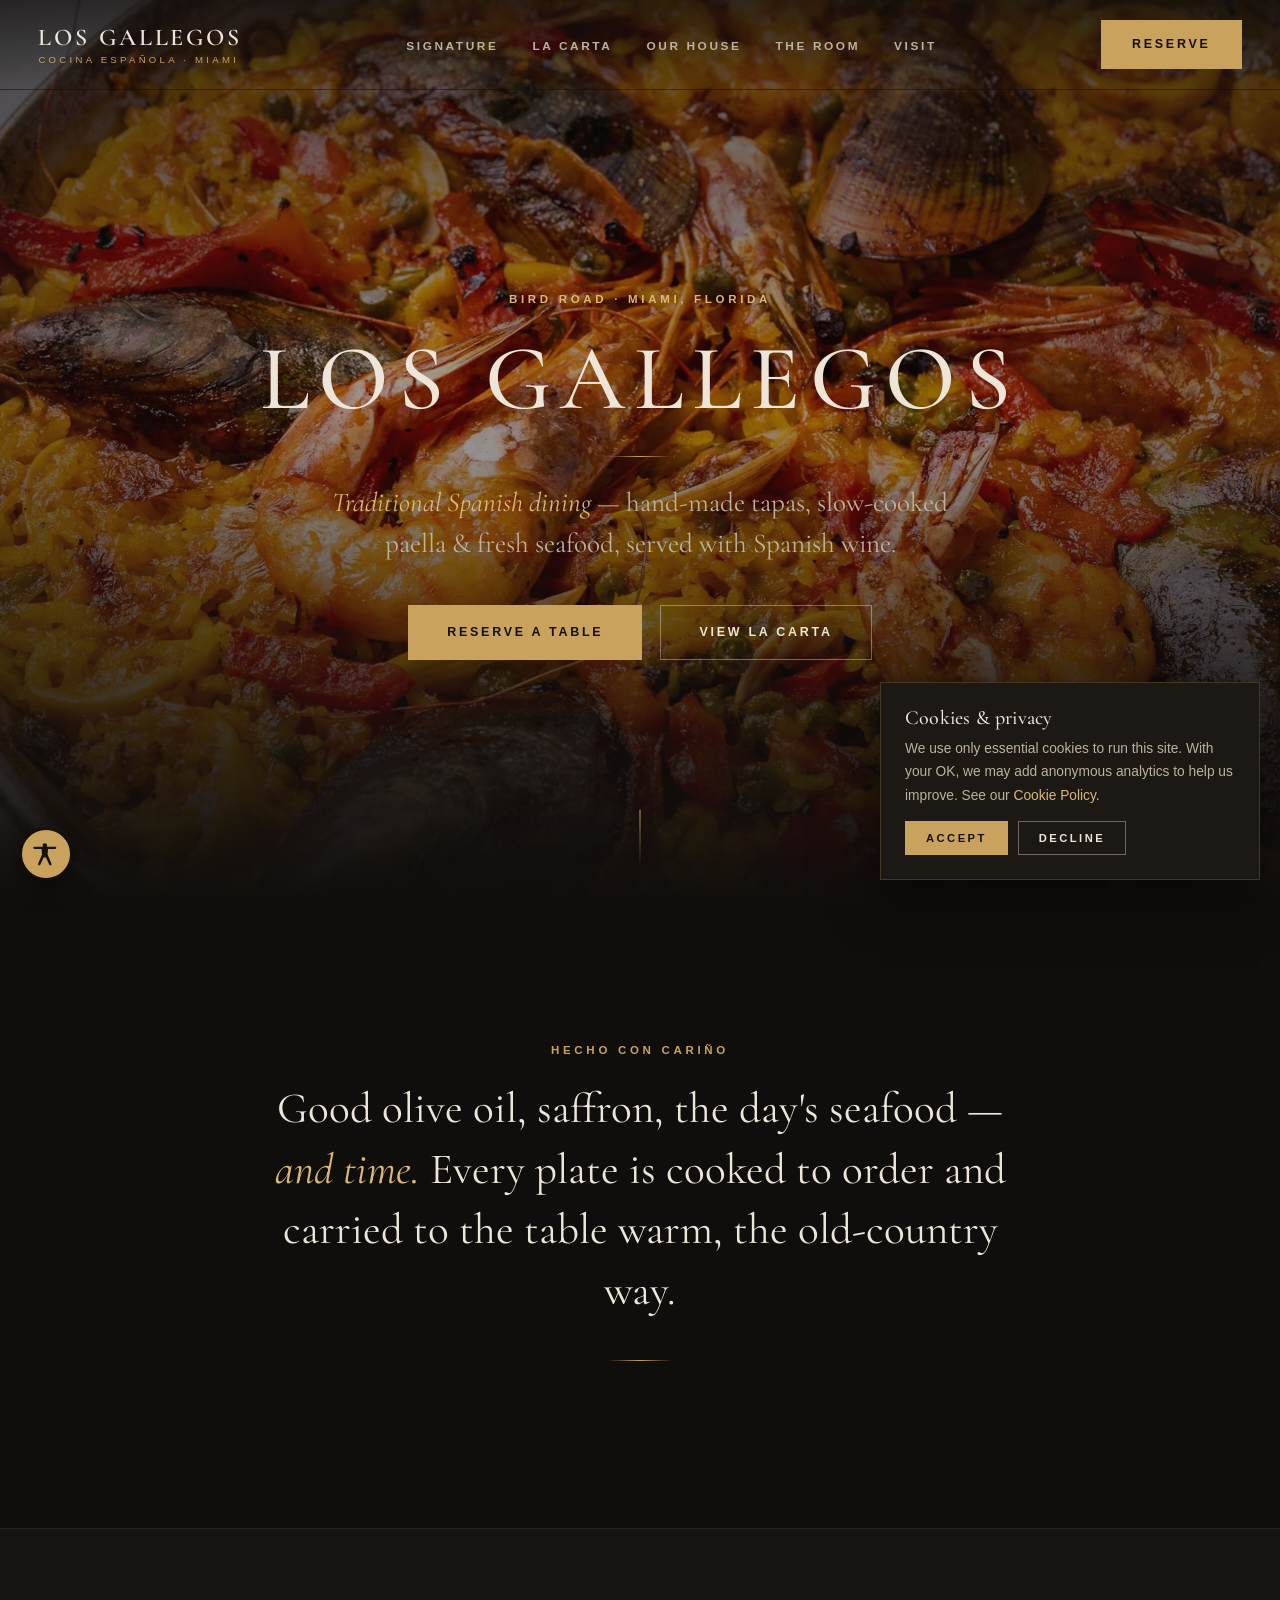
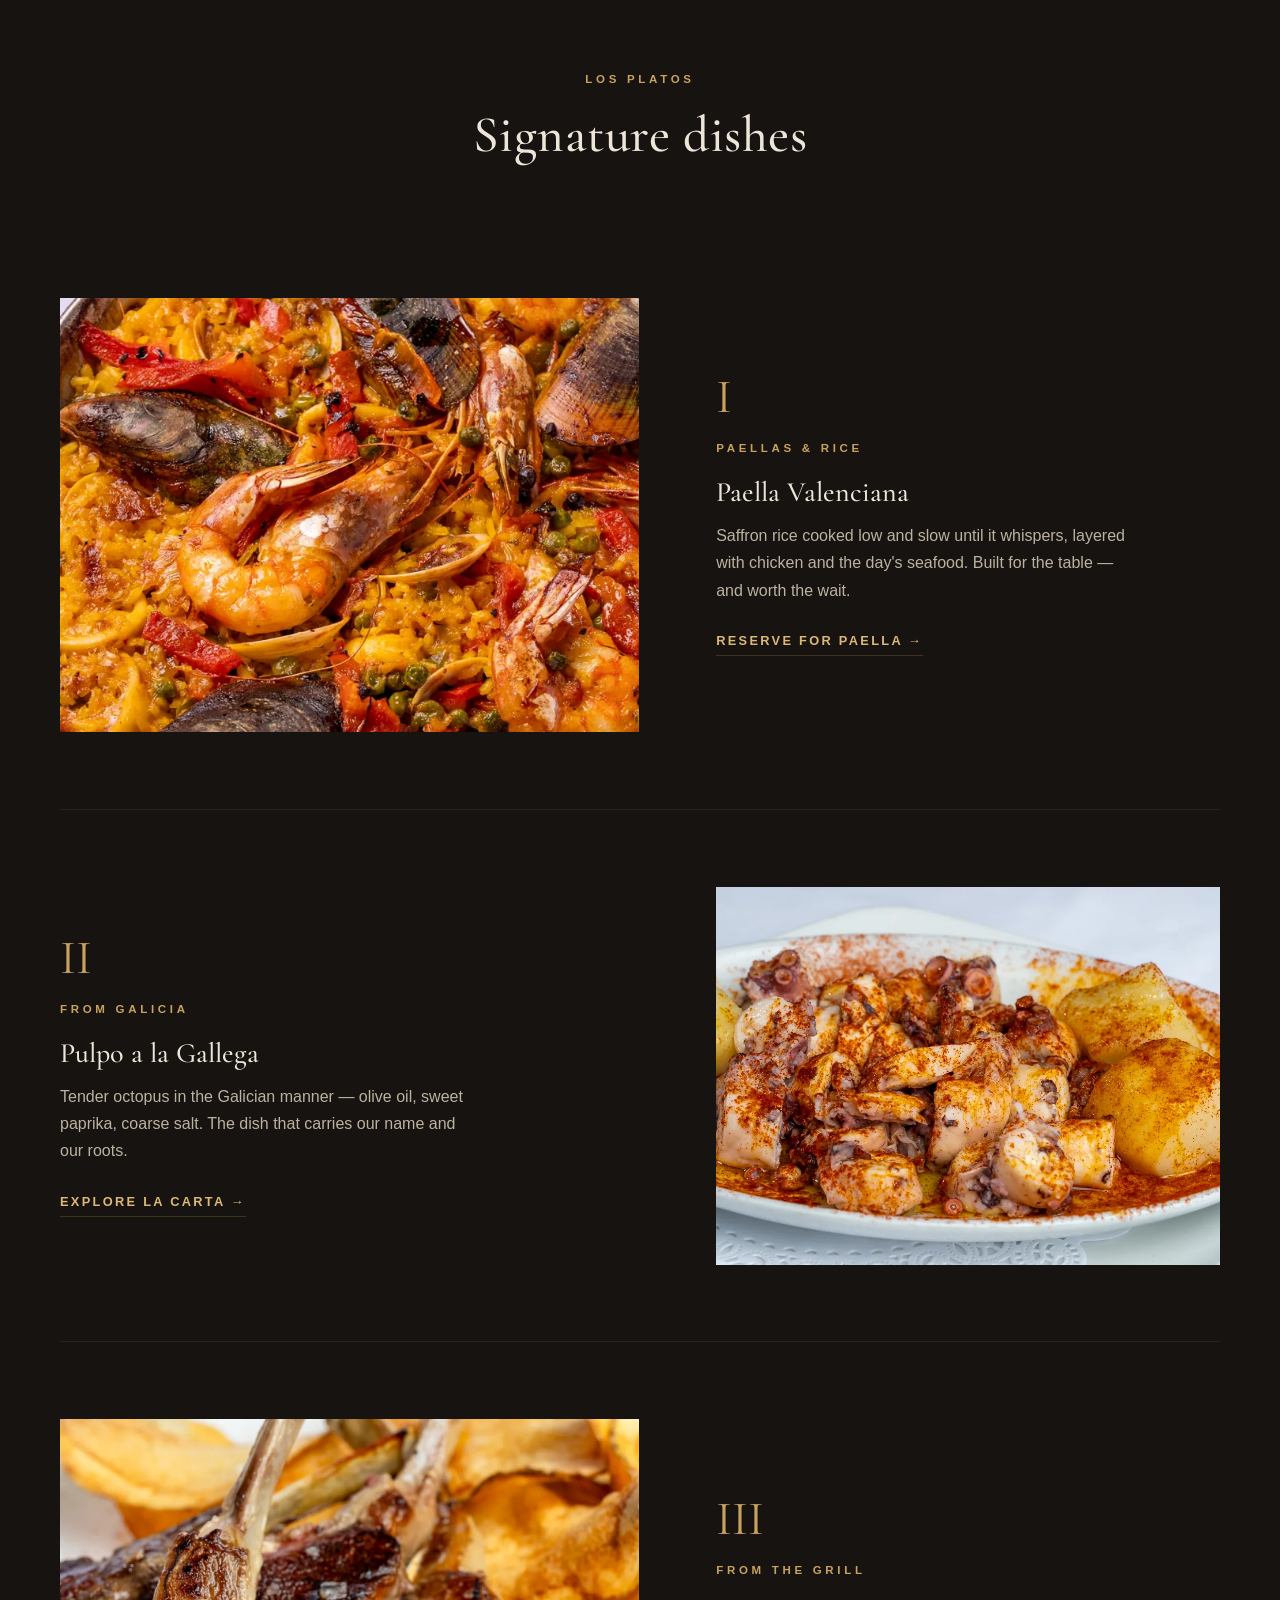
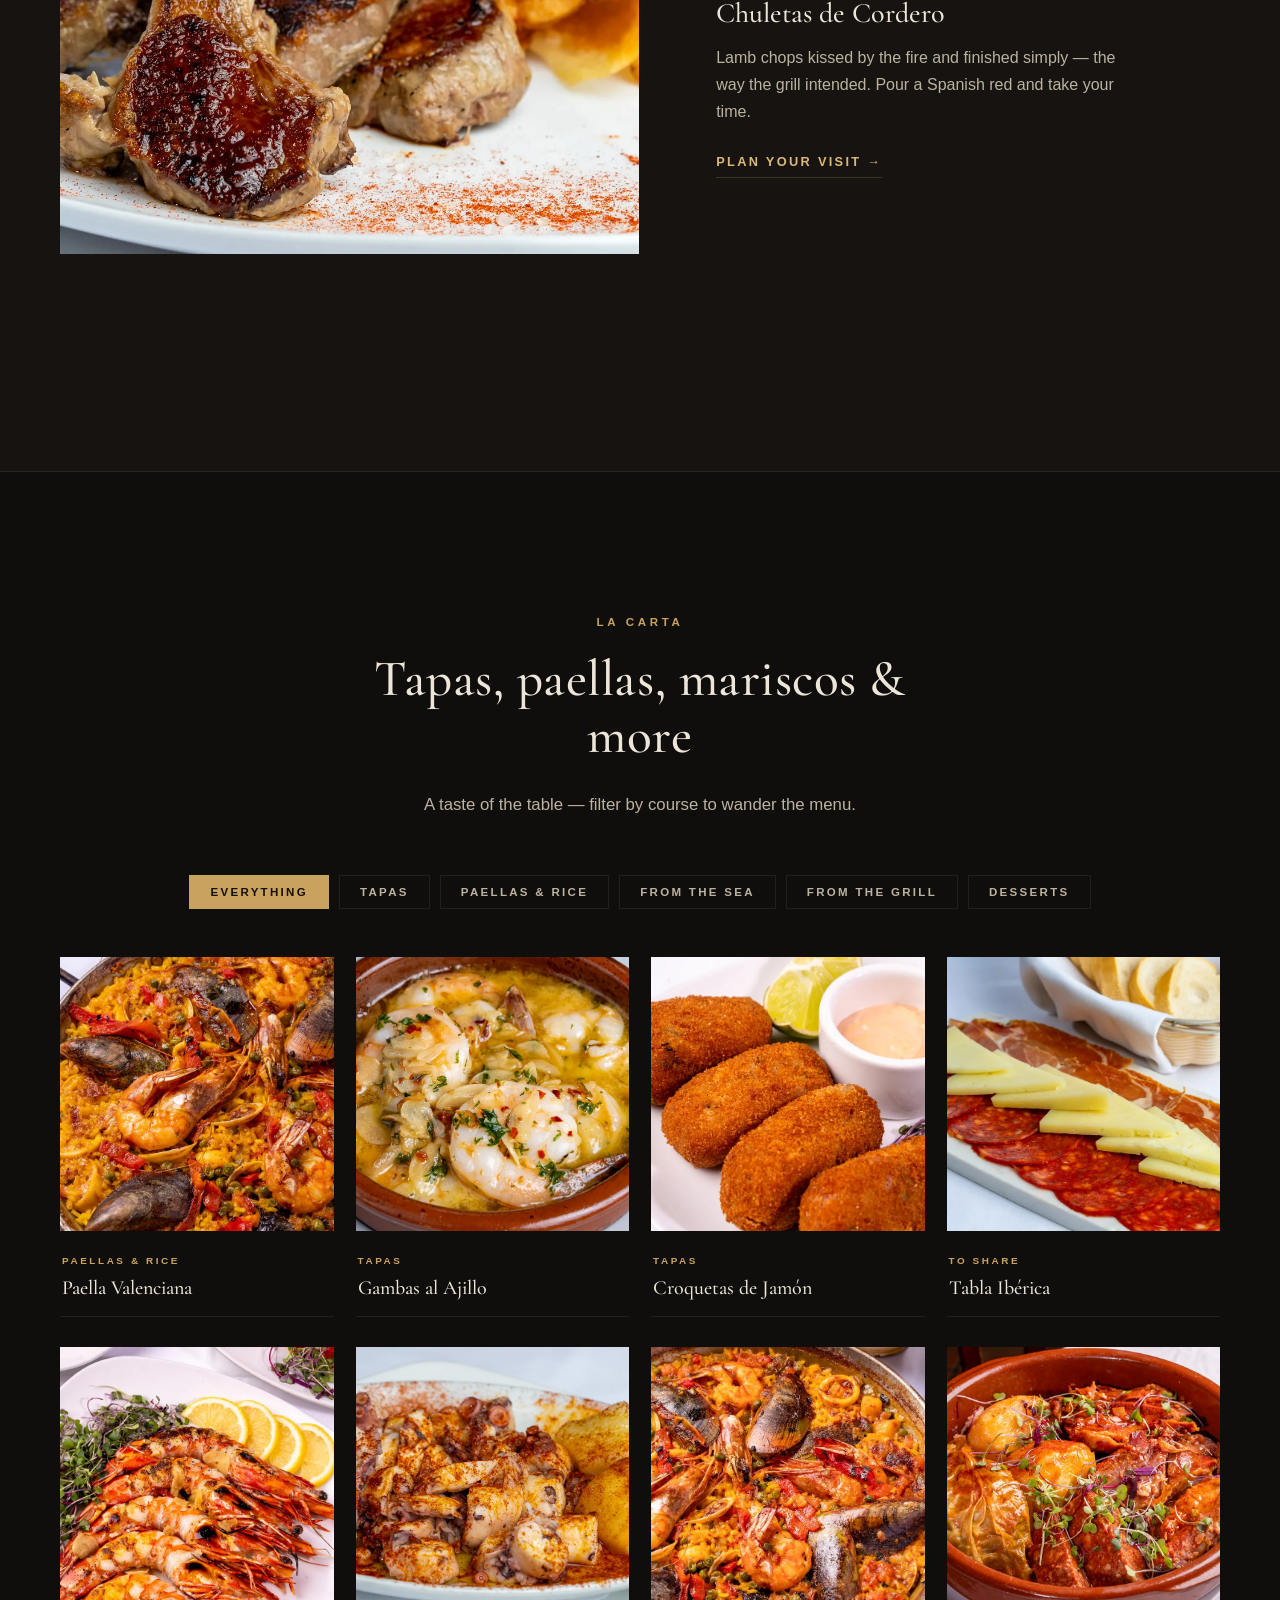
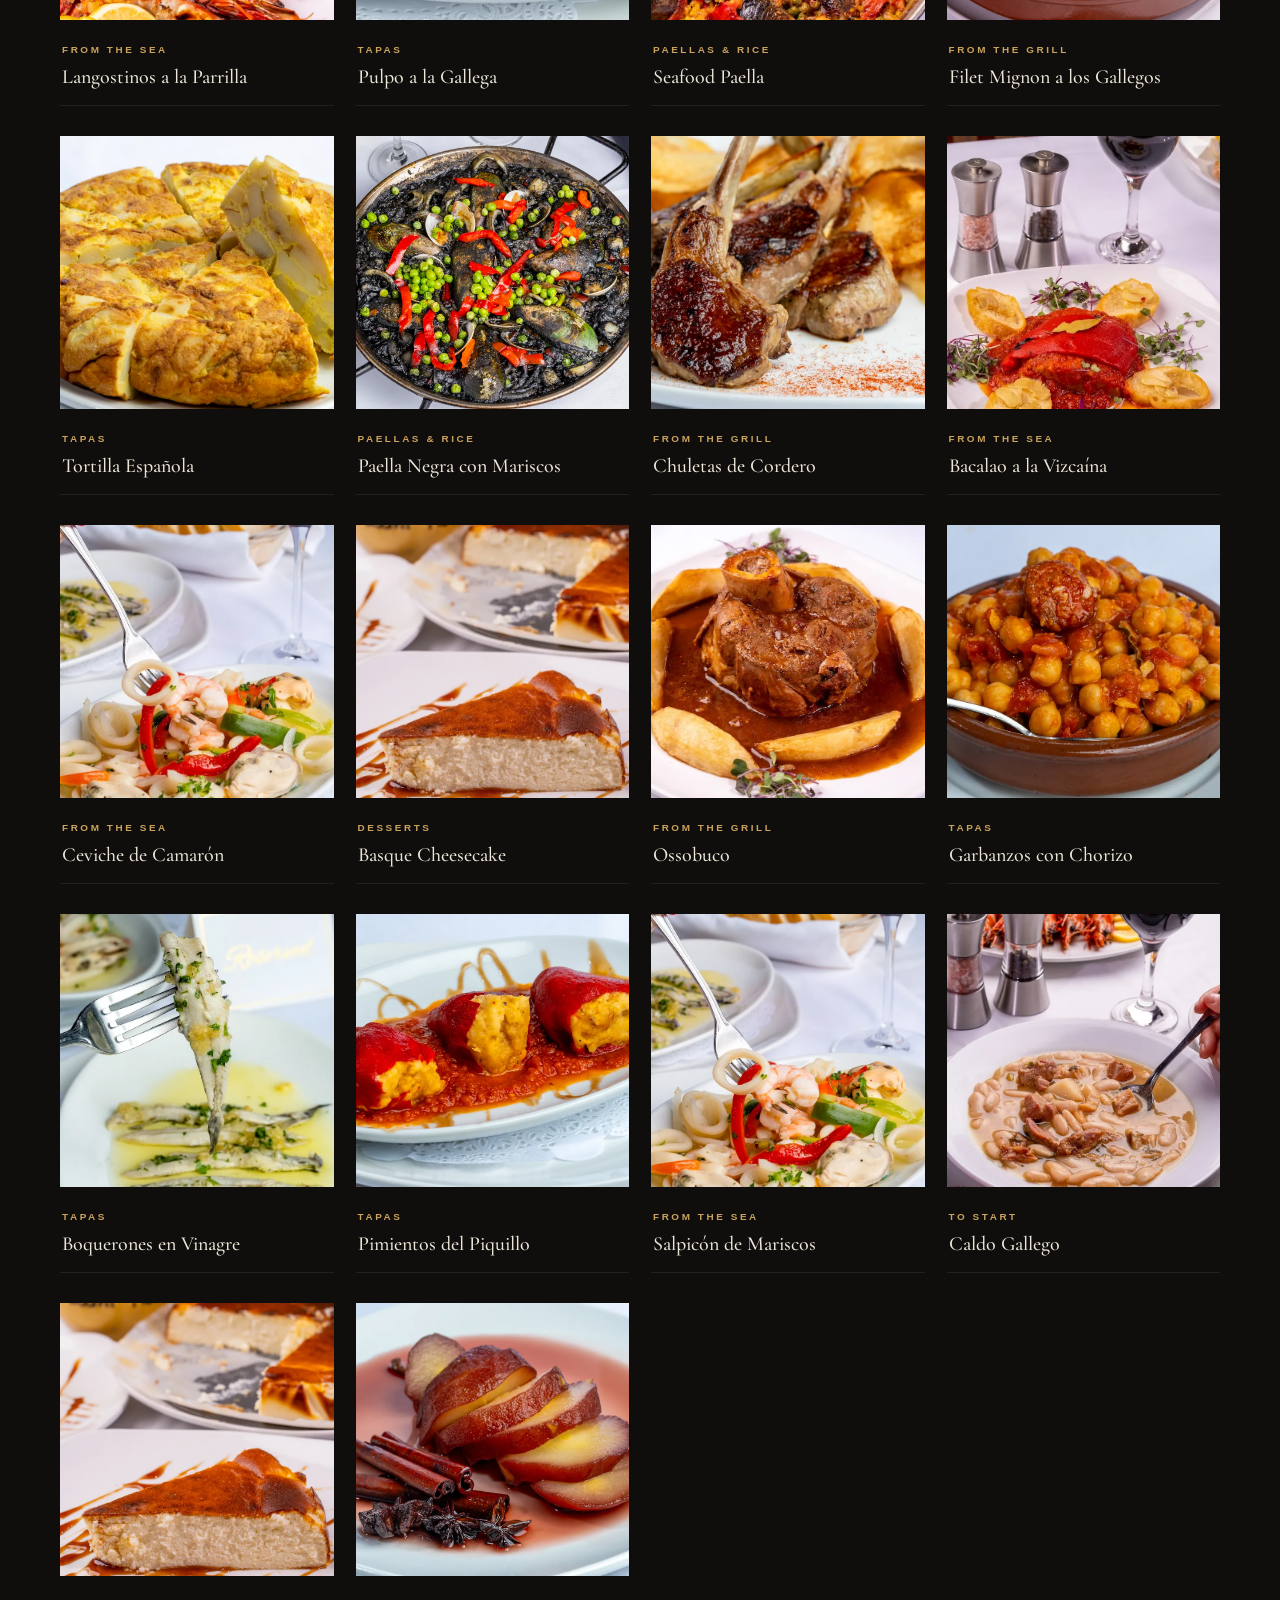
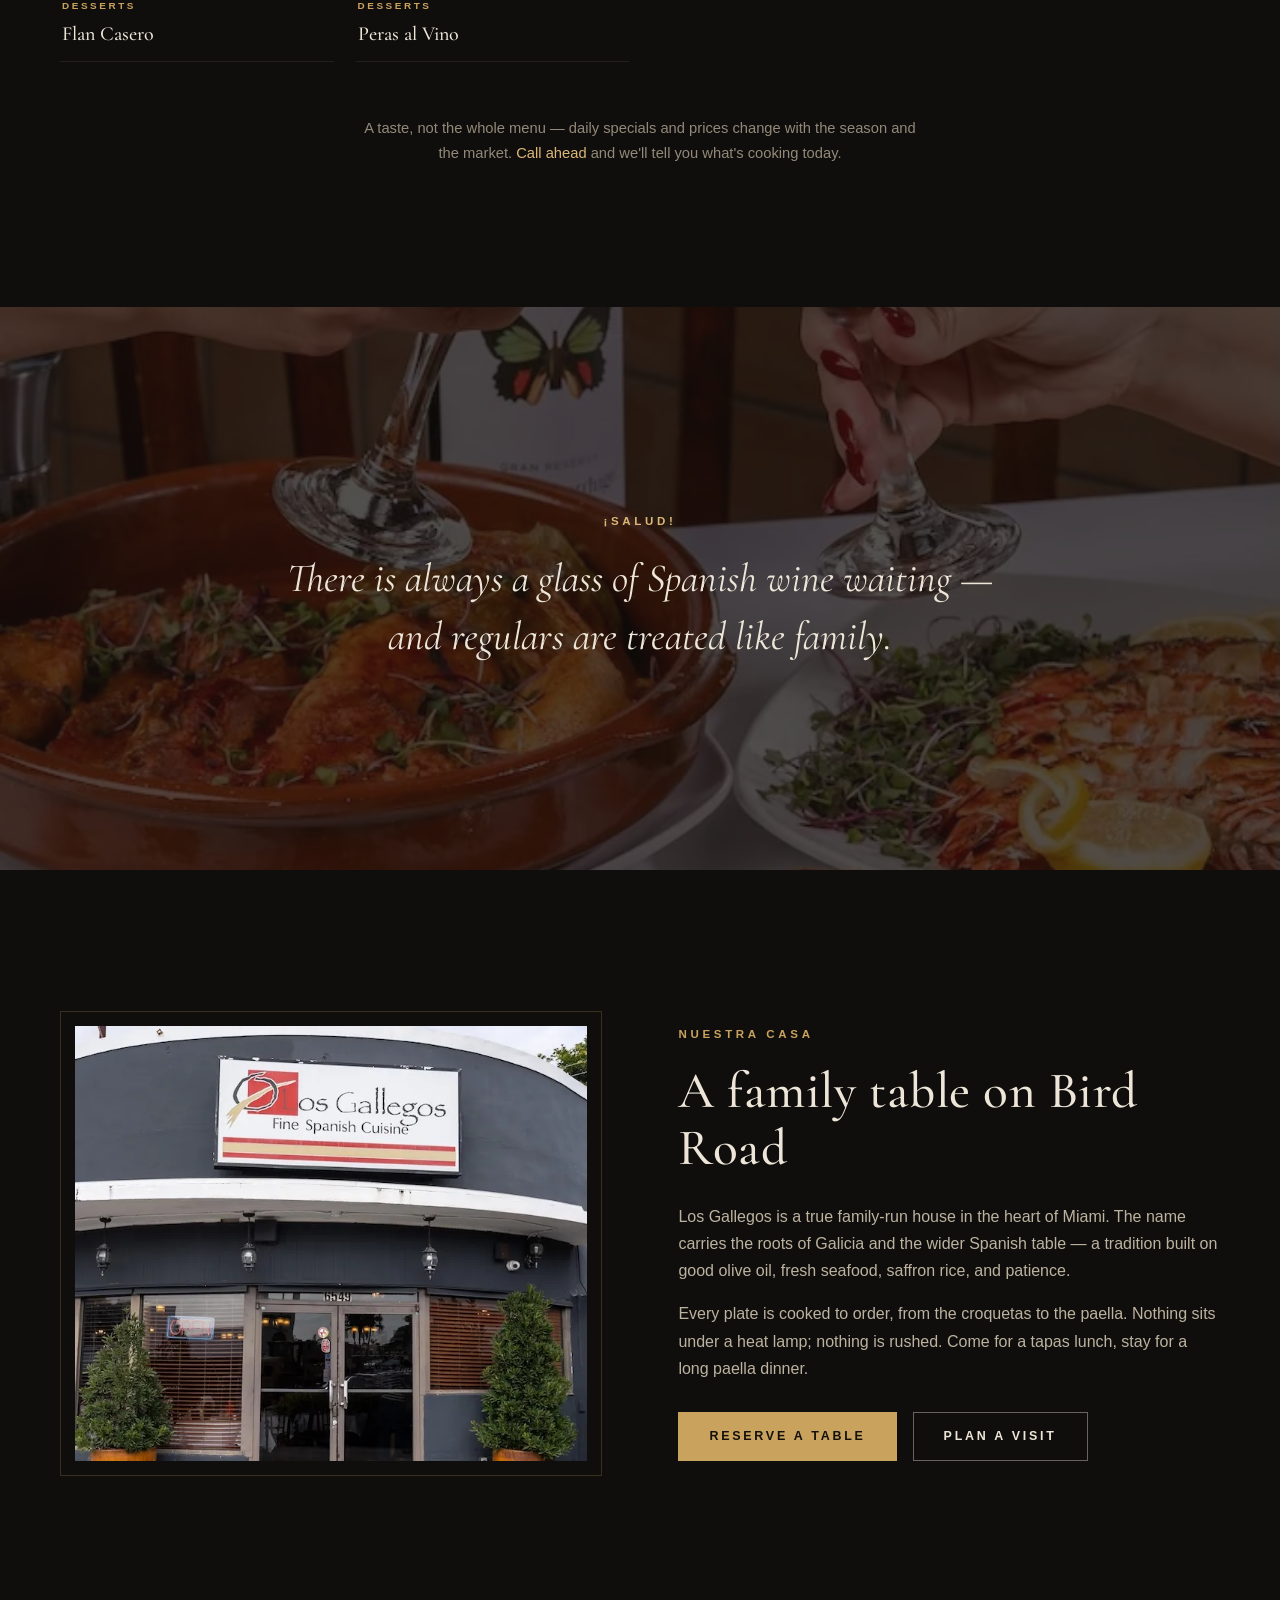
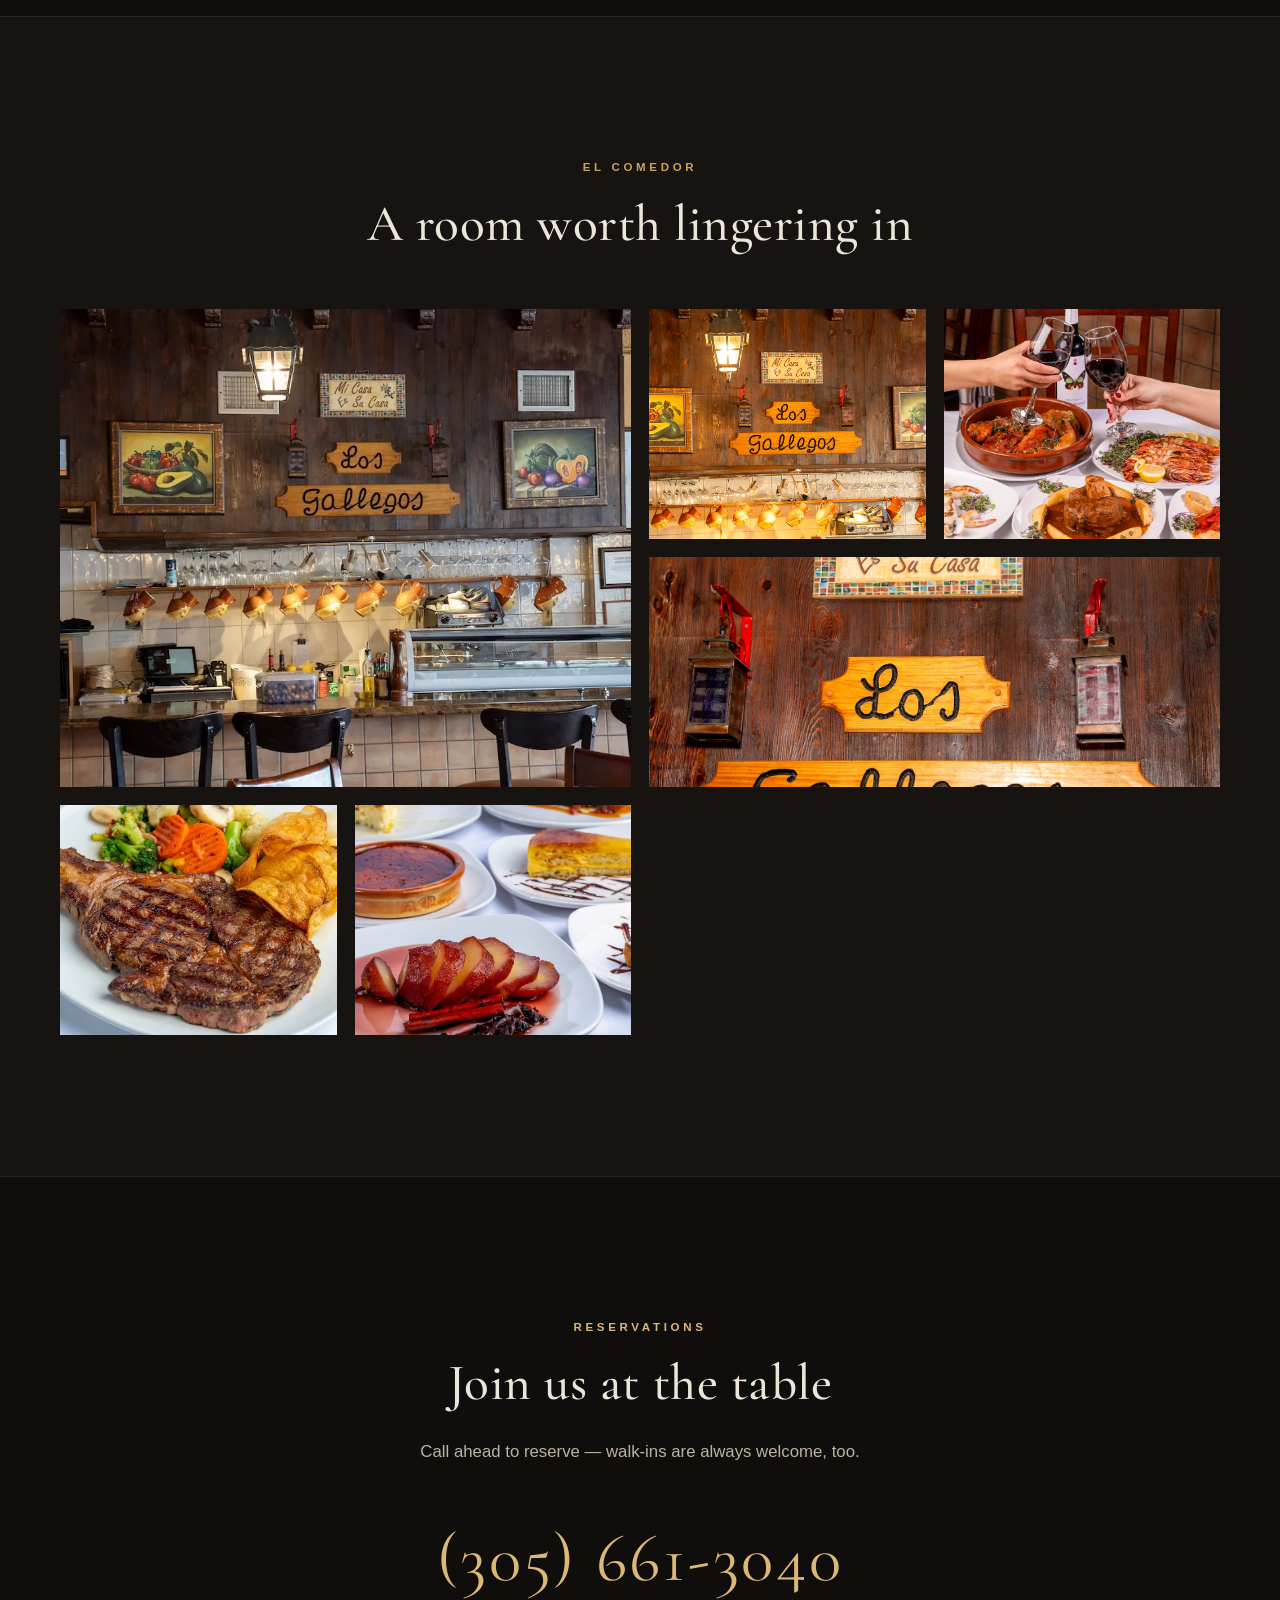
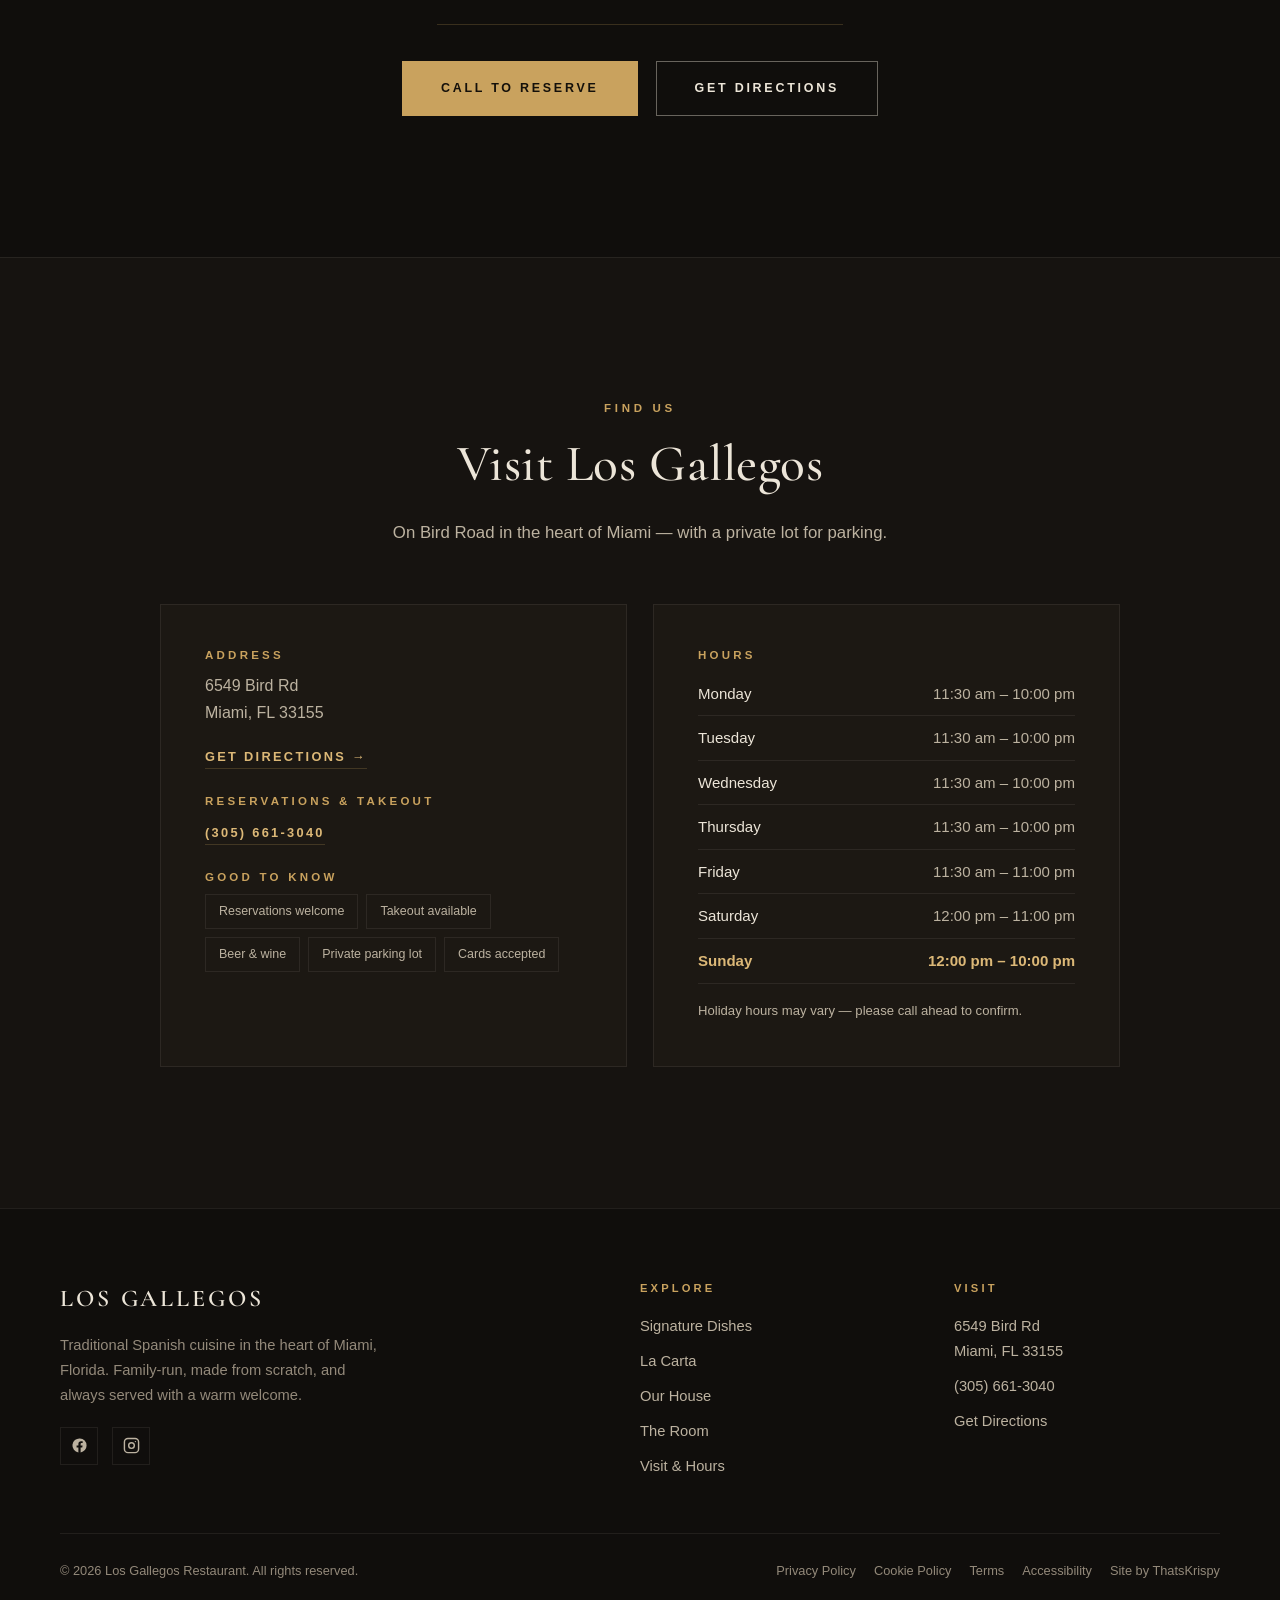
==== commit d85f1f88: "v7.1: self-hosted ADA accessibility widget (text size, high contrast, underline links, readable font" ====
--- a/index.html
+++ b/index.html
@@ -459,5 +459,6 @@
   </aside>
 
   <script src="/js/main.js?v=7" defer></script>
+  <script src="/js/a11y.js?v=1" defer></script>
 </body>
 </html>
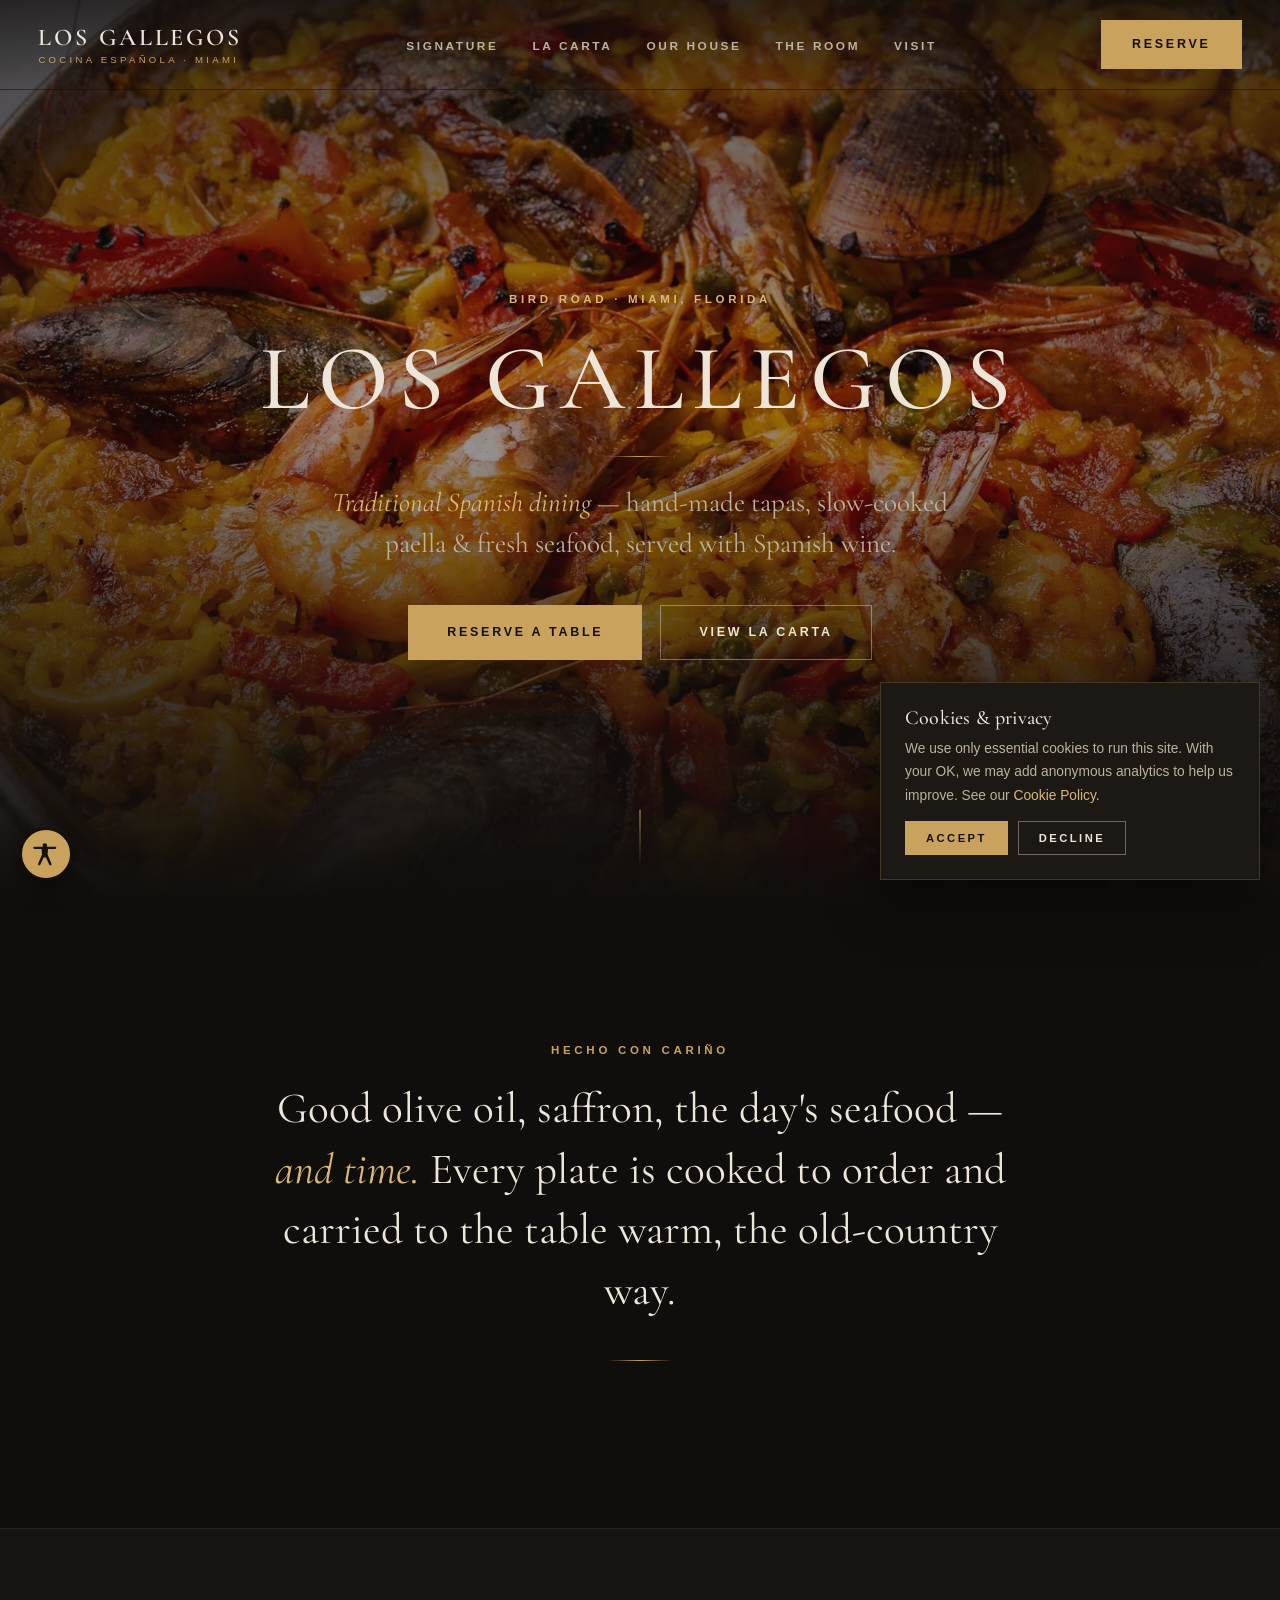
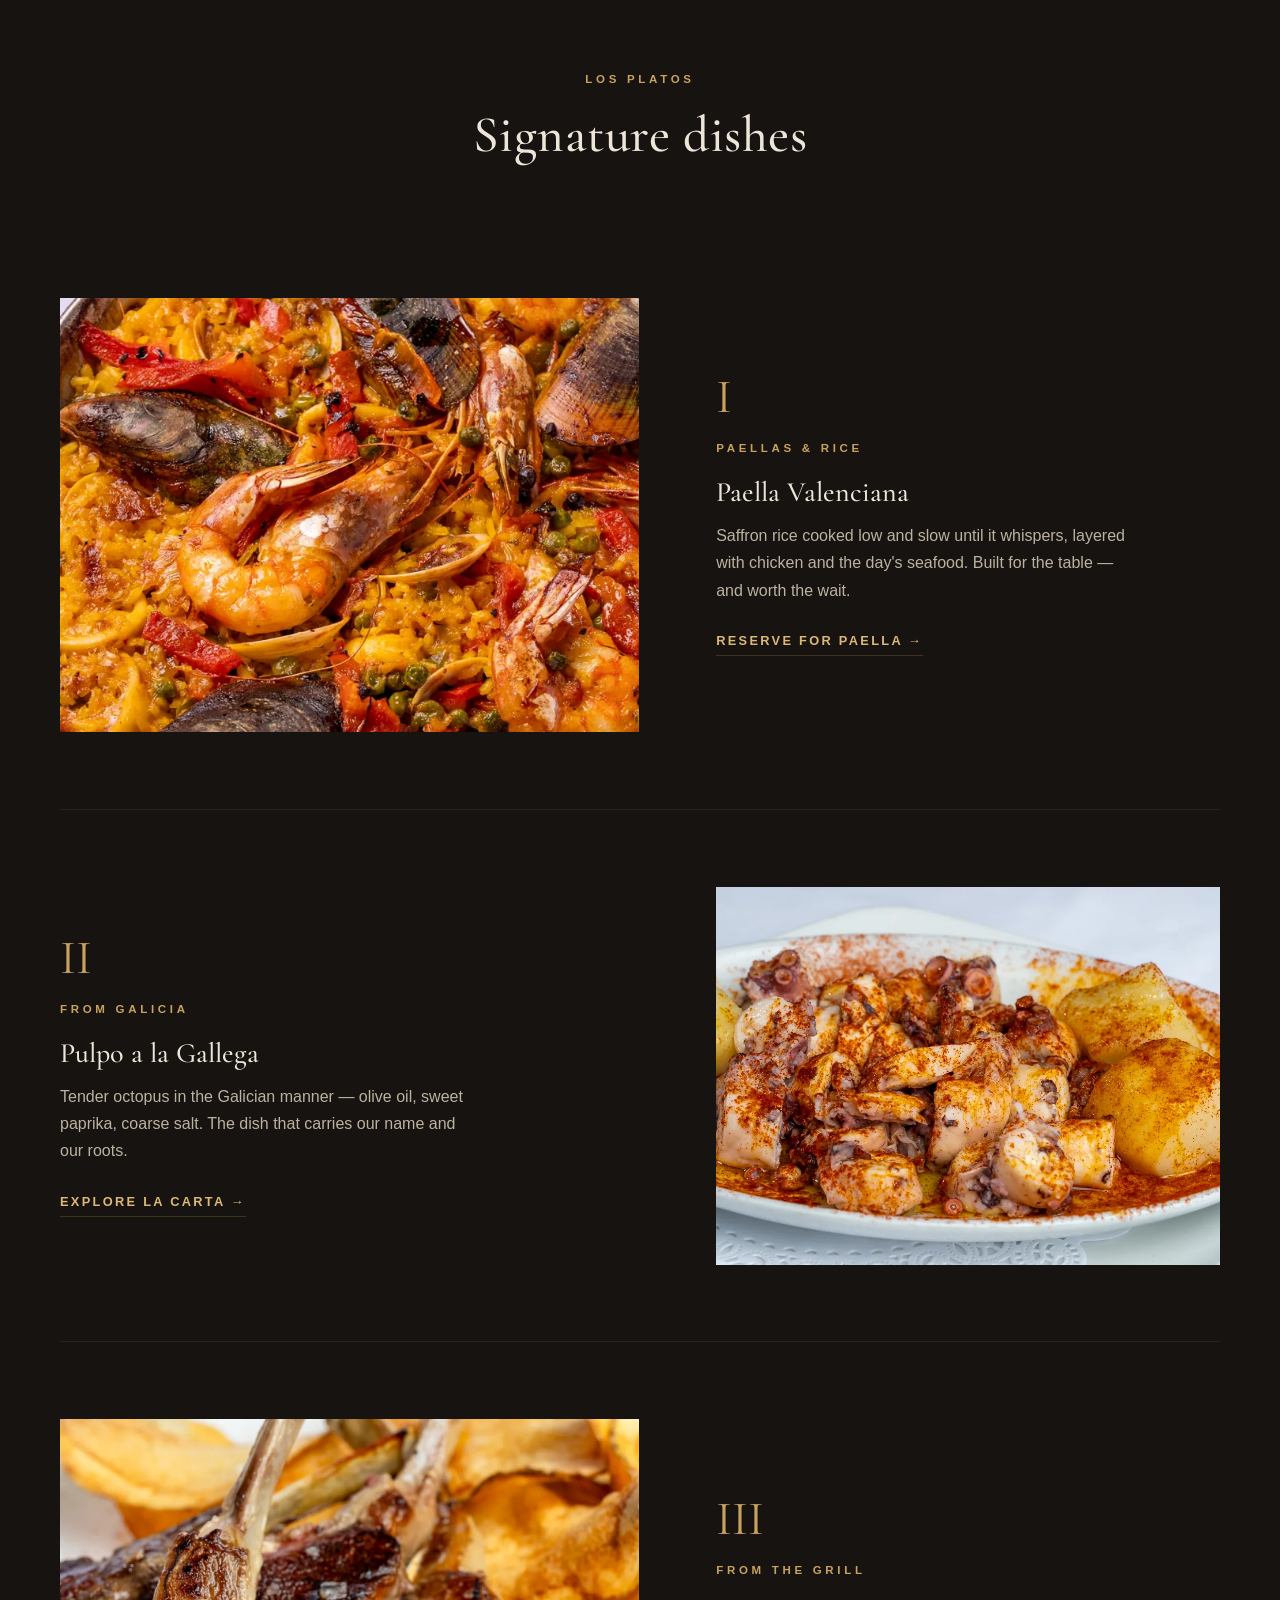
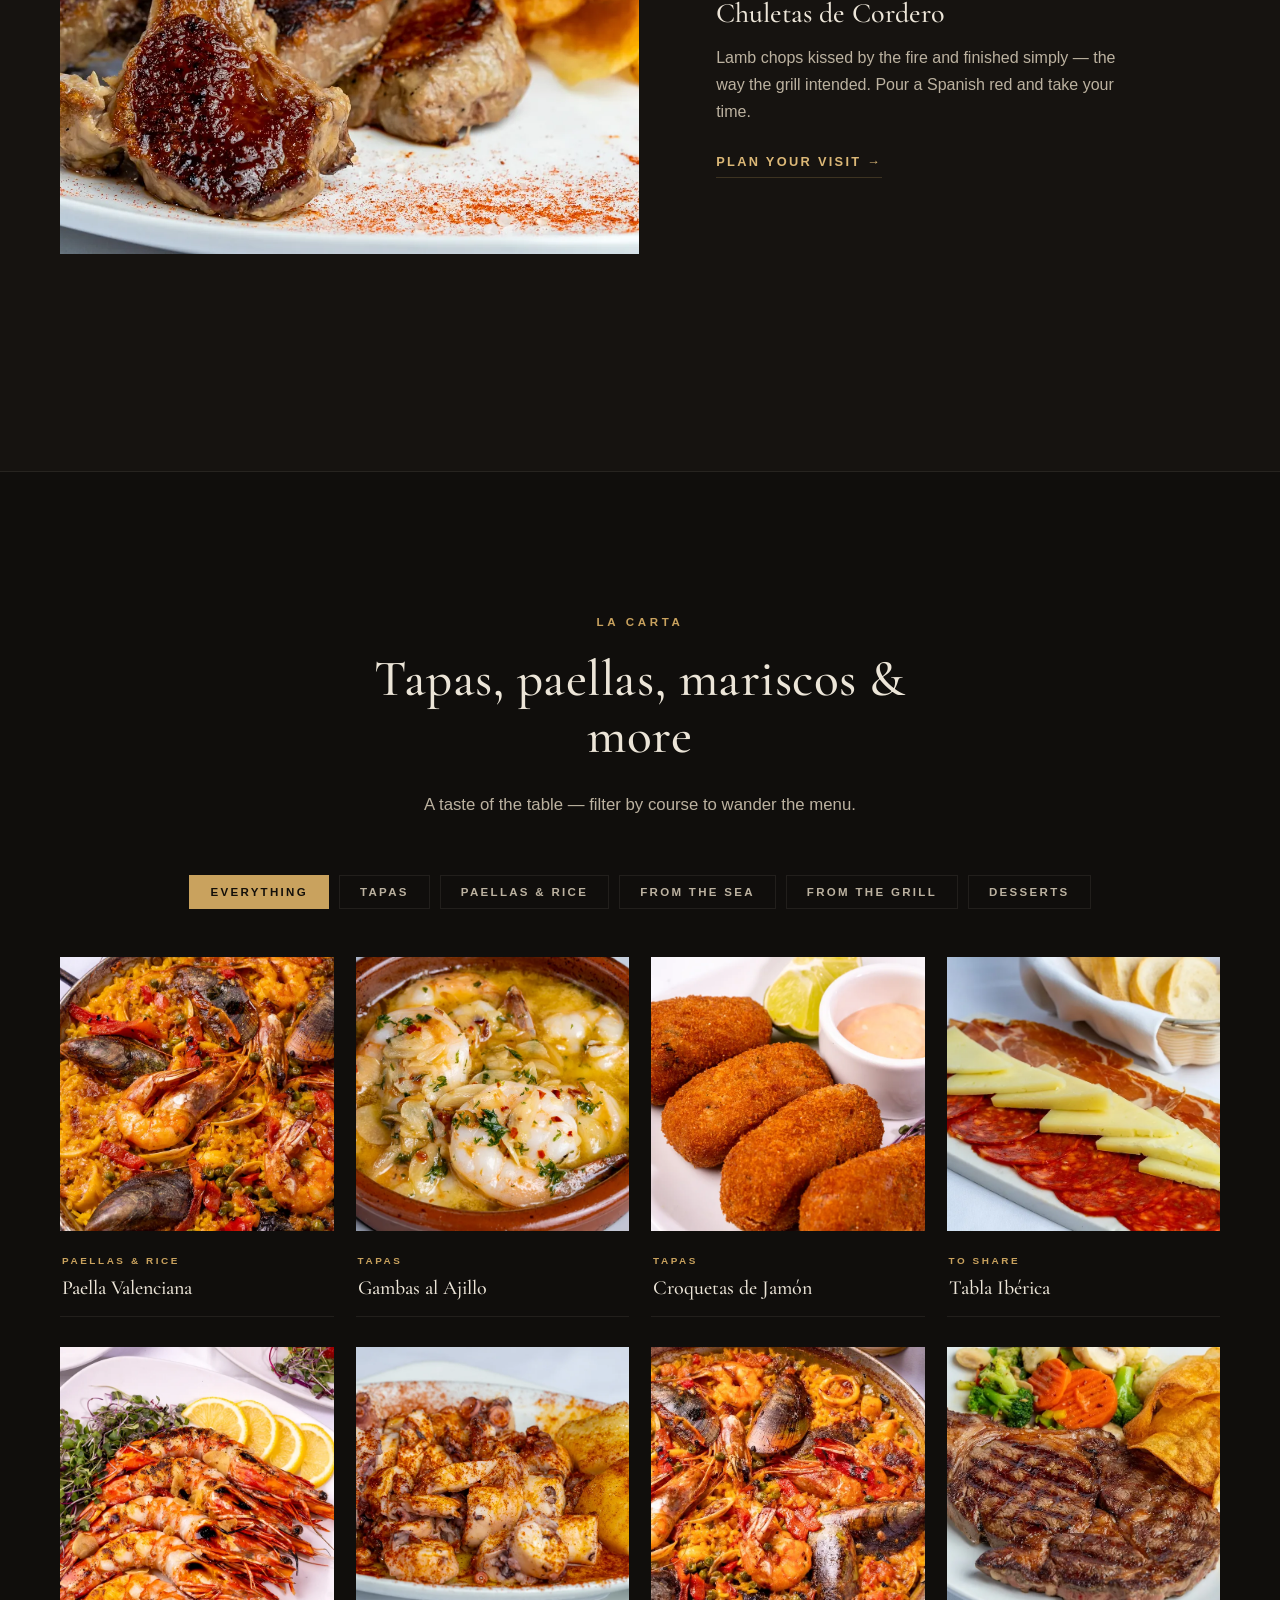
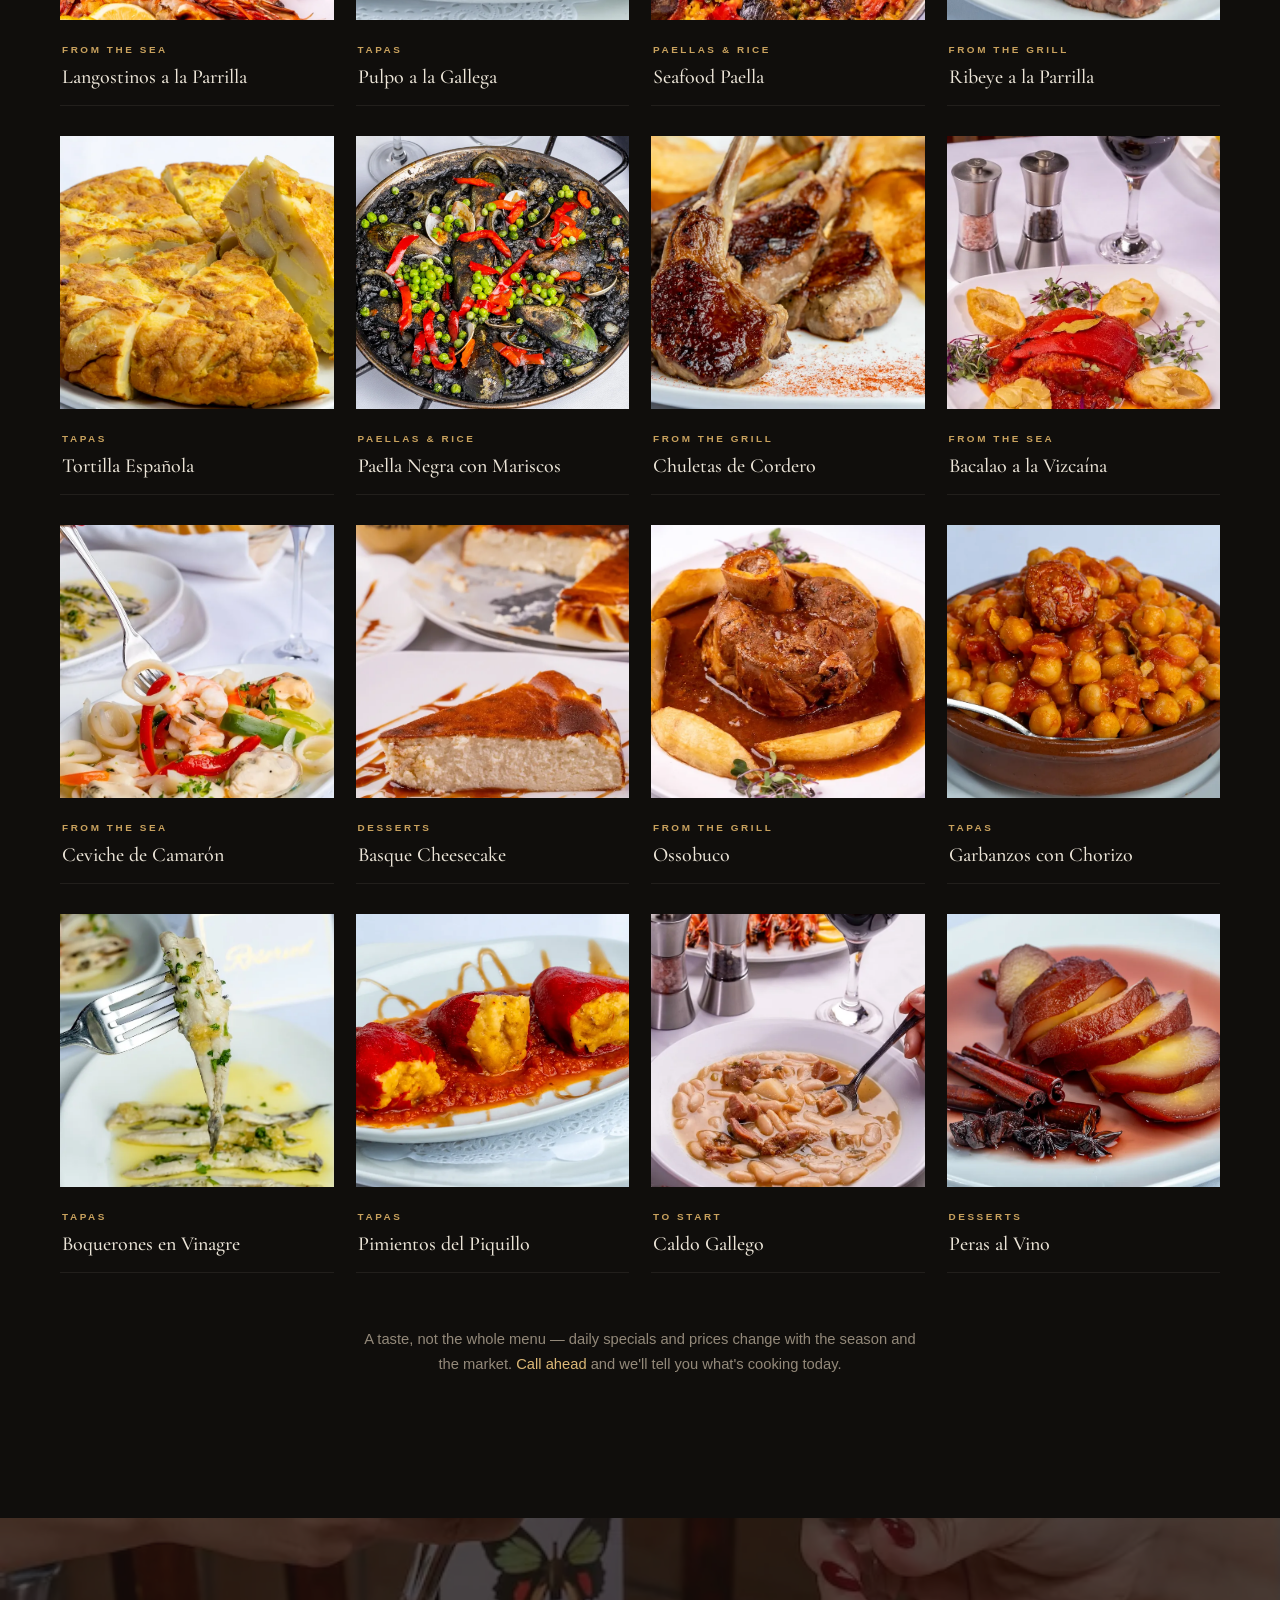
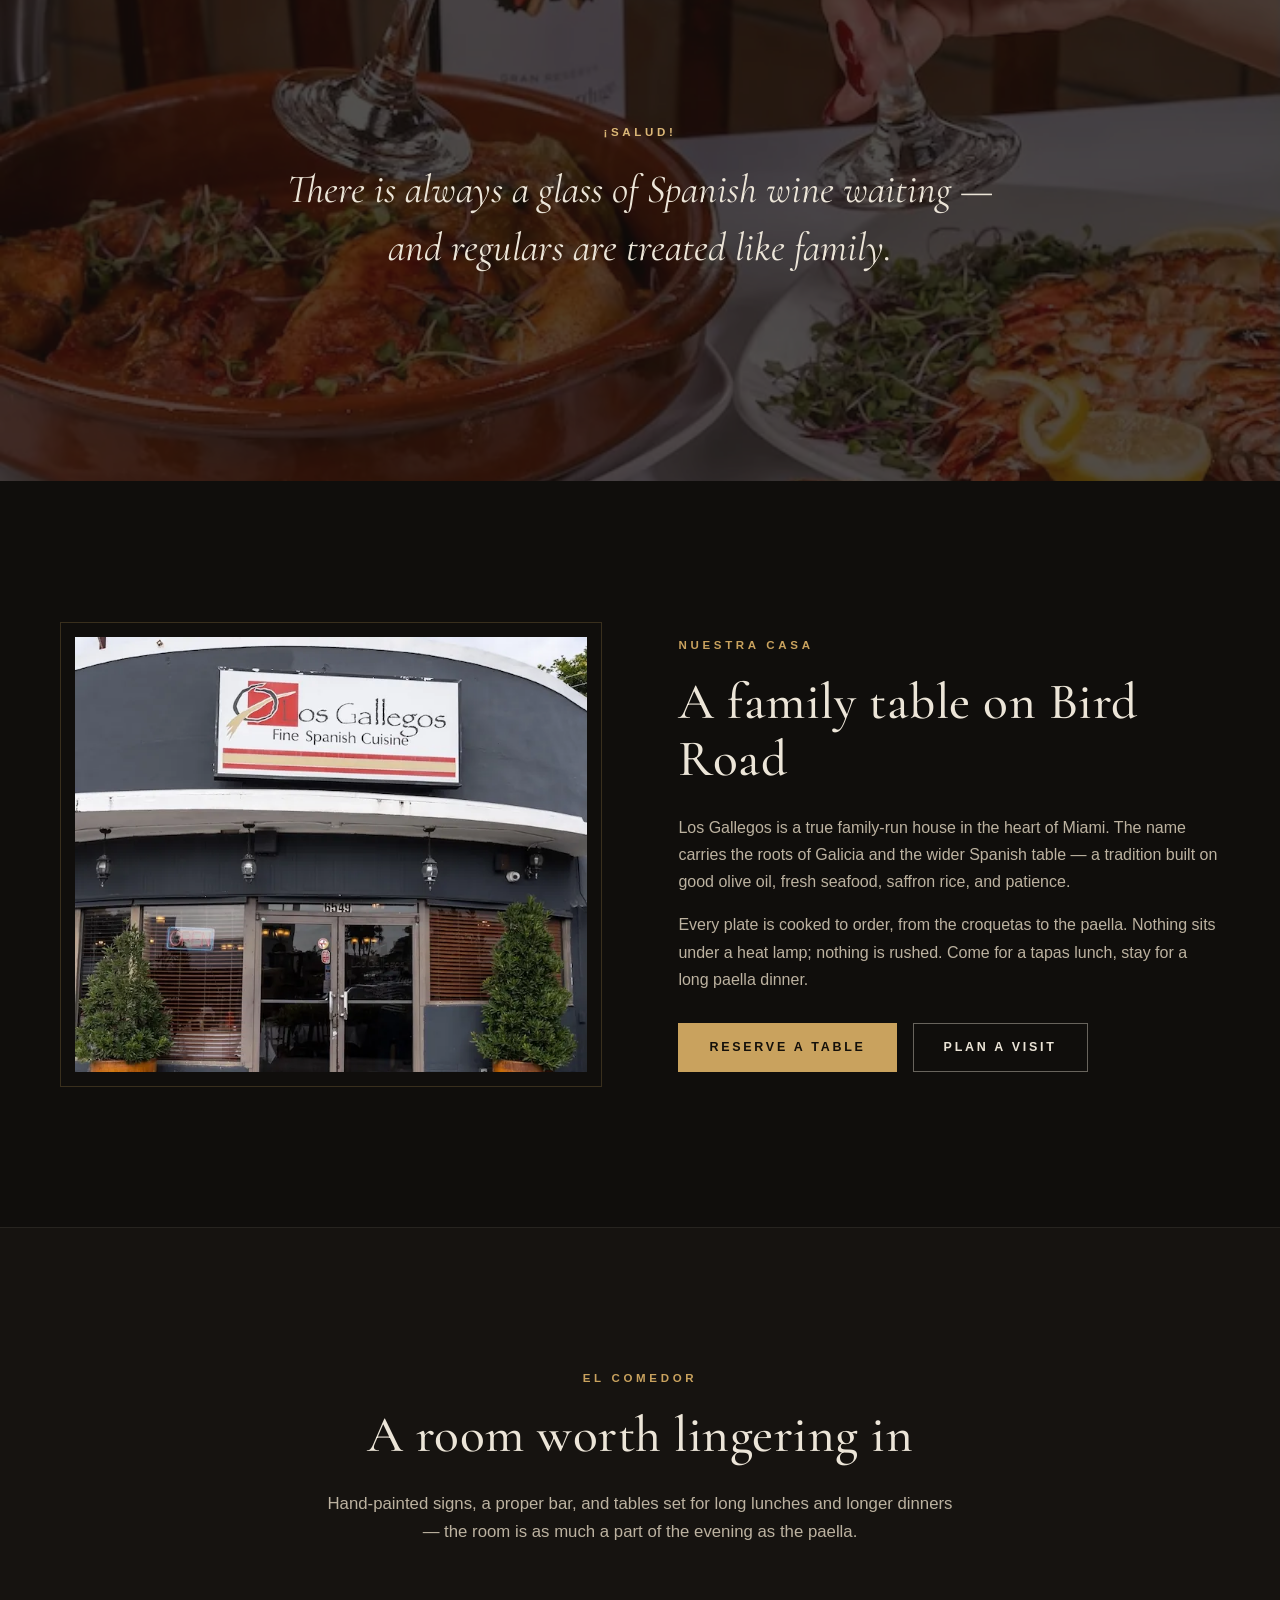
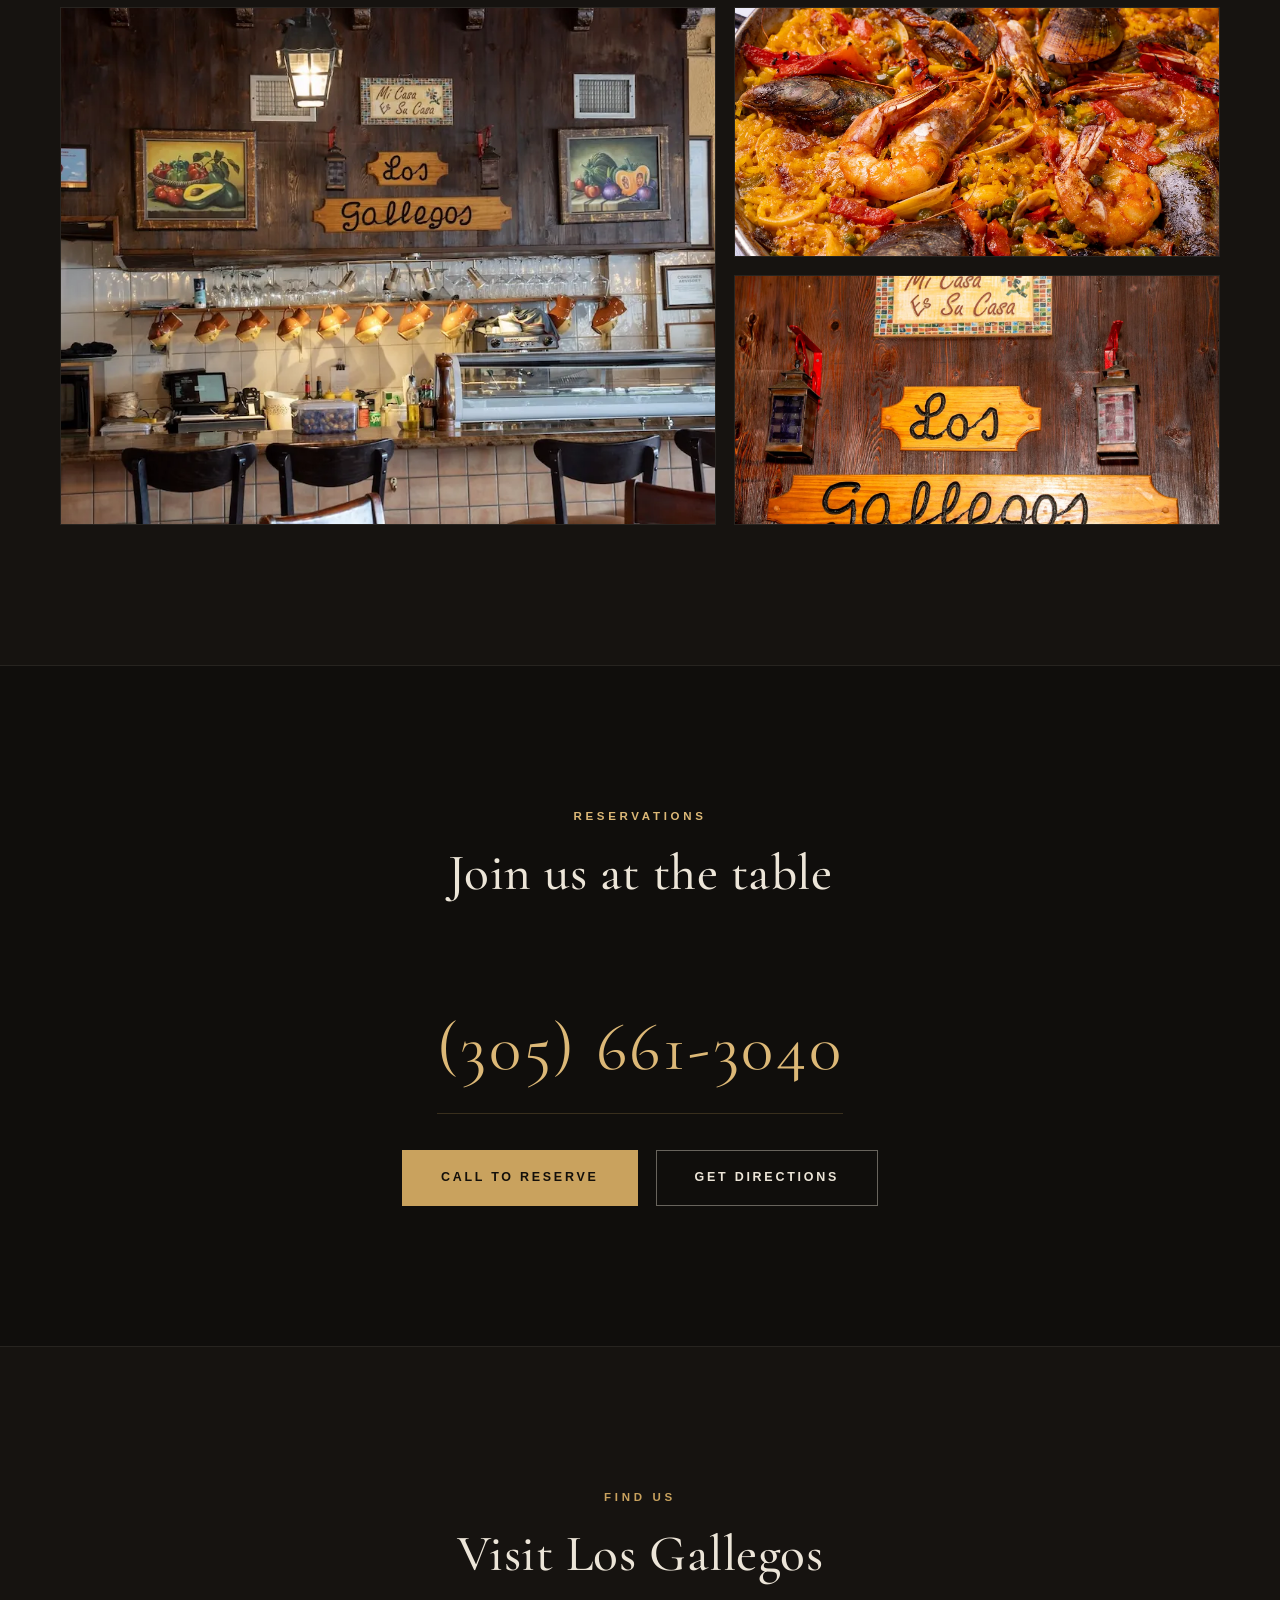
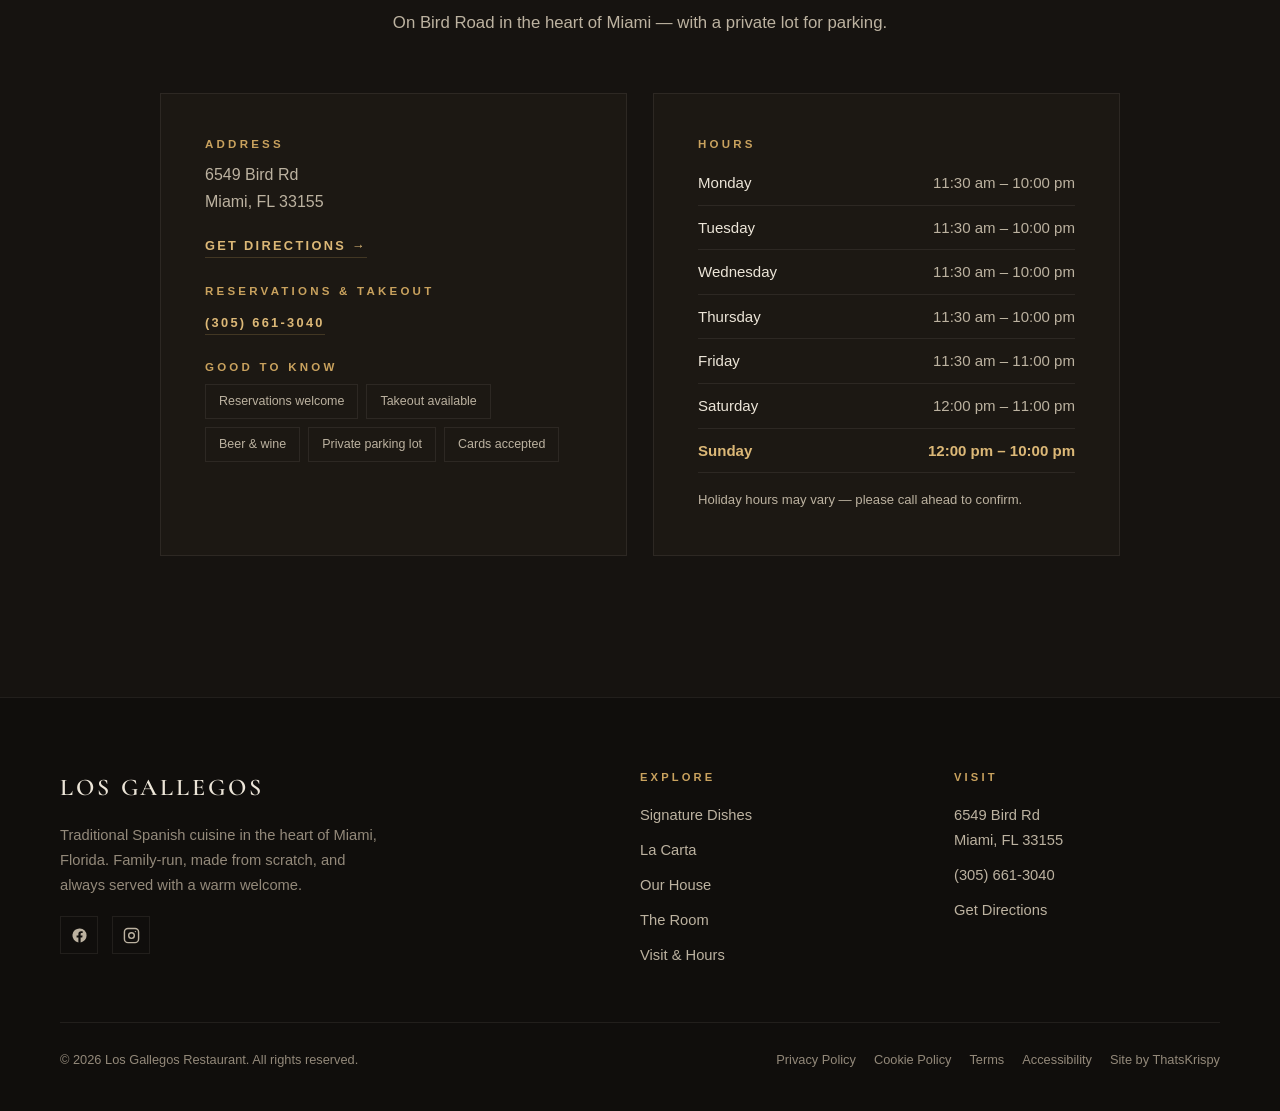
==== commit 33a34d57: "El Comedor: replace fragile 6-tile gallery with curated 3-image mosaic; hide 3 dishes w/ wrong photo" ====
--- a/index.html
+++ b/index.html
@@ -33,7 +33,7 @@
   <link rel="stylesheet" href="/css/font-400i.css?v=7" />
   <link rel="stylesheet" href="/css/font-500.css?v=7" />
   <link rel="stylesheet" href="/css/font-600.css?v=7" />
-  <link rel="stylesheet" href="/css/styles.css?v=7" />
+  <link rel="stylesheet" href="/css/styles.css?v=8" />
 
   <!-- Structured data: Restaurant -->
   <script type="application/ld+json">
@@ -220,9 +220,15 @@
             <figcaption class="dish__body"><span class="dish__tag">Paellas &amp; Rice</span><h3 class="dish__name">Seafood Paella</h3></figcaption>
           </figure>
           <figure class="dish" data-course="carne">
+            <div class="dish__img"><img src="/assets/img/grilled-steak-los-gallegos-miami-florida.webp" alt="Grilled ribeye steak at Los Gallegos Miami" loading="lazy" decoding="async" /></div>
+            <figcaption class="dish__body"><span class="dish__tag">From the Grill</span><h3 class="dish__name">Ribeye a la Parrilla</h3></figcaption>
+          </figure>
+          <!-- HIDDEN until a correct photo is provided — filet mignon image is wrong
+          <figure class="dish" data-course="carne">
             <div class="dish__img"><img src="/assets/img/filet-mignon-los-gallegos-miami-florida.webp" alt="Filet mignon a los Gallegos at Los Gallegos Miami" loading="lazy" decoding="async" /></div>
             <figcaption class="dish__body"><span class="dish__tag">From the Grill</span><h3 class="dish__name">Filet Mignon a los Gallegos</h3></figcaption>
           </figure>
+          -->
           <figure class="dish" data-course="tapas">
             <div class="dish__img"><img src="/assets/img/tortilla-espanola-los-gallegos-miami-florida.webp" alt="Tortilla Española — Spanish potato omelette at Los Gallegos Miami" loading="lazy" decoding="async" /></div>
             <figcaption class="dish__body"><span class="dish__tag">Tapas</span><h3 class="dish__name">Tortilla Española</h3></figcaption>
@@ -263,18 +269,22 @@
             <div class="dish__img"><img src="/assets/img/pimientos-del-piquillo-los-gallegos-miami-florida.webp" alt="Pimientos del piquillo stuffed with cod at Los Gallegos Miami" loading="lazy" decoding="async" /></div>
             <figcaption class="dish__body"><span class="dish__tag">Tapas</span><h3 class="dish__name">Pimientos del Piquillo</h3></figcaption>
           </figure>
+          <!-- HIDDEN until a correct photo is provided — Salpicón de Mariscos image is wrong
           <figure class="dish" data-course="mar">
             <div class="dish__img"><img src="/assets/img/salpicon-de-mariscos-seafood-salad-los-gallegos-miami-florida.webp" alt="Salpicón de mariscos — chilled seafood salad at Los Gallegos Miami" loading="lazy" decoding="async" /></div>
             <figcaption class="dish__body"><span class="dish__tag">From the Sea</span><h3 class="dish__name">Salpicón de Mariscos</h3></figcaption>
           </figure>
+          -->
           <figure class="dish" data-course="tapas">
             <div class="dish__img"><img src="/assets/img/caldo-gallego-los-gallegos-miami-florida.webp" alt="Caldo gallego — Galician white bean and greens soup at Los Gallegos Miami" loading="lazy" decoding="async" /></div>
             <figcaption class="dish__body"><span class="dish__tag">To Start</span><h3 class="dish__name">Caldo Gallego</h3></figcaption>
           </figure>
+          <!-- HIDDEN until a correct photo is provided — Flan Casero image is wrong
           <figure class="dish" data-course="postres">
             <div class="dish__img"><img src="/assets/img/flan-casero-los-gallegos-miami-florida.webp" alt="Flan casero — homemade Spanish custard with caramel at Los Gallegos Miami" loading="lazy" decoding="async" /></div>
             <figcaption class="dish__body"><span class="dish__tag">Desserts</span><h3 class="dish__name">Flan Casero</h3></figcaption>
           </figure>
+          -->
           <figure class="dish" data-course="postres">
             <div class="dish__img"><img src="/assets/img/peras-al-vino-los-gallegos-miami-florida.webp" alt="Peras al vino — pears poached in spiced red wine at Los Gallegos Miami" loading="lazy" decoding="async" /></div>
             <figcaption class="dish__body"><span class="dish__tag">Desserts</span><h3 class="dish__name">Peras al Vino</h3></figcaption>
@@ -323,14 +333,12 @@
         <header class="section-head reveal">
           <p class="kicker">El Comedor</p>
           <h2>A room worth lingering in</h2>
+          <p class="section-head__lead">Hand-painted signs, a proper bar, and tables set for long lunches and longer dinners — the room is as much a part of the evening as the paella.</p>
         </header>
         <div class="gallery reveal">
-          <figure class="g-tall"><img src="/assets/img/restaurant-bar-interior-los-gallegos-miami-florida.webp" alt="The bar inside Los Gallegos Spanish restaurant in Miami, Florida" loading="lazy" decoding="async" /></figure>
-          <figure><img src="/assets/img/spanish-restaurant-los-gallegos-miami-florida.webp" alt="Interior of Los Gallegos Spanish restaurant in Miami, Florida" loading="lazy" decoding="async" /></figure>
-          <figure><img src="/assets/img/spanish-wine-los-gallegos-miami-florida.webp" alt="Spanish wine served at Los Gallegos Miami" loading="lazy" decoding="async" /></figure>
-          <figure class="g-wide"><img src="/assets/img/spanish-restaurant-dining-room-los-gallegos-miami-florida.webp" alt="The warm dining room at Los Gallegos Spanish restaurant in Miami, Florida" loading="lazy" decoding="async" /></figure>
-          <figure><img src="/assets/img/grilled-steak-los-gallegos-miami-florida.webp" alt="Grilled steak at Los Gallegos Miami" loading="lazy" decoding="async" /></figure>
-          <figure><img src="/assets/img/spanish-dessert-los-gallegos-miami-florida.webp" alt="A Spanish dessert at Los Gallegos Miami" loading="lazy" decoding="async" /></figure>
+          <figure class="g-lead"><img src="/assets/img/restaurant-bar-interior-los-gallegos-miami-florida.webp" alt="The bar and hand-painted Los Gallegos sign inside the Spanish restaurant in Miami, Florida" loading="lazy" decoding="async" /></figure>
+          <figure><img src="/assets/img/spanish-food-spread-los-gallegos-miami-florida.webp" alt="A spread of Spanish dishes across the table at Los Gallegos Miami" loading="lazy" decoding="async" /></figure>
+          <figure><img src="/assets/img/spanish-restaurant-dining-room-los-gallegos-miami-florida.webp" alt="The warm dining room at Los Gallegos Spanish restaurant in Miami, Florida" loading="lazy" decoding="async" /></figure>
         </div>
       </div>
     </section>
--- a/css/styles.css
+++ b/css/styles.css
@@ -358,18 +358,18 @@
 .comedor { background: var(--bg-2); border-block: 1px solid var(--line-soft); }
 .gallery {
   display: grid;
-  grid-template-columns: repeat(4, 1fr);
-  grid-auto-rows: 230px;
+  grid-template-columns: 1.35fr 1fr;
+  grid-auto-rows: clamp(190px, 24vw, 250px);
   gap: 18px;
-}
-.gallery figure { overflow: hidden; }
+  margin-top: clamp(36px, 5vw, 60px);
+}
+.gallery figure { overflow: hidden; border: 1px solid var(--line-soft); }
 .gallery img {
   width: 100%; height: 100%; object-fit: cover;
   transition: transform 1s var(--ease);
 }
 .gallery figure:hover img { transform: scale(1.05); }
-.g-tall { grid-row: span 2; grid-column: span 2; }
-.g-wide { grid-column: span 2; }
+.g-lead { grid-row: span 2; }
 
 /* ---------- Reserve CTA ---------- */
 .reserve { text-align: center; }
@@ -517,9 +517,8 @@
 /* ---------- Responsive ---------- */
 @media (max-width: 1020px) {
   .dishes { grid-template-columns: repeat(3, 1fr); }
-  .gallery { grid-template-columns: repeat(2, 1fr); grid-auto-rows: 200px; }
-  .g-tall { grid-column: span 2; }
-  .g-wide { grid-column: span 2; }
+  .gallery { grid-template-columns: 1fr 1fr; grid-auto-rows: 210px; }
+  .g-lead { grid-column: 1 / -1; grid-row: auto; }
 }
 
 @media (max-width: 860px) {
@@ -553,7 +552,8 @@
 @media (max-width: 600px) {
   .dishes { grid-template-columns: repeat(2, 1fr); gap: 24px 14px; }
   .dish__name { font-size: 1.05rem; }
-  .gallery { grid-auto-rows: 150px; gap: 12px; }
+  .gallery { grid-template-columns: 1fr; grid-auto-rows: 200px; gap: 12px; }
+  .g-lead { grid-column: auto; }
   .hero__actions .btn, .reserve__actions .btn { width: 100%; max-width: 320px; }
   .brand__name { font-size: 1.2rem; }
   .brand__sub { font-size: 0.52rem; }
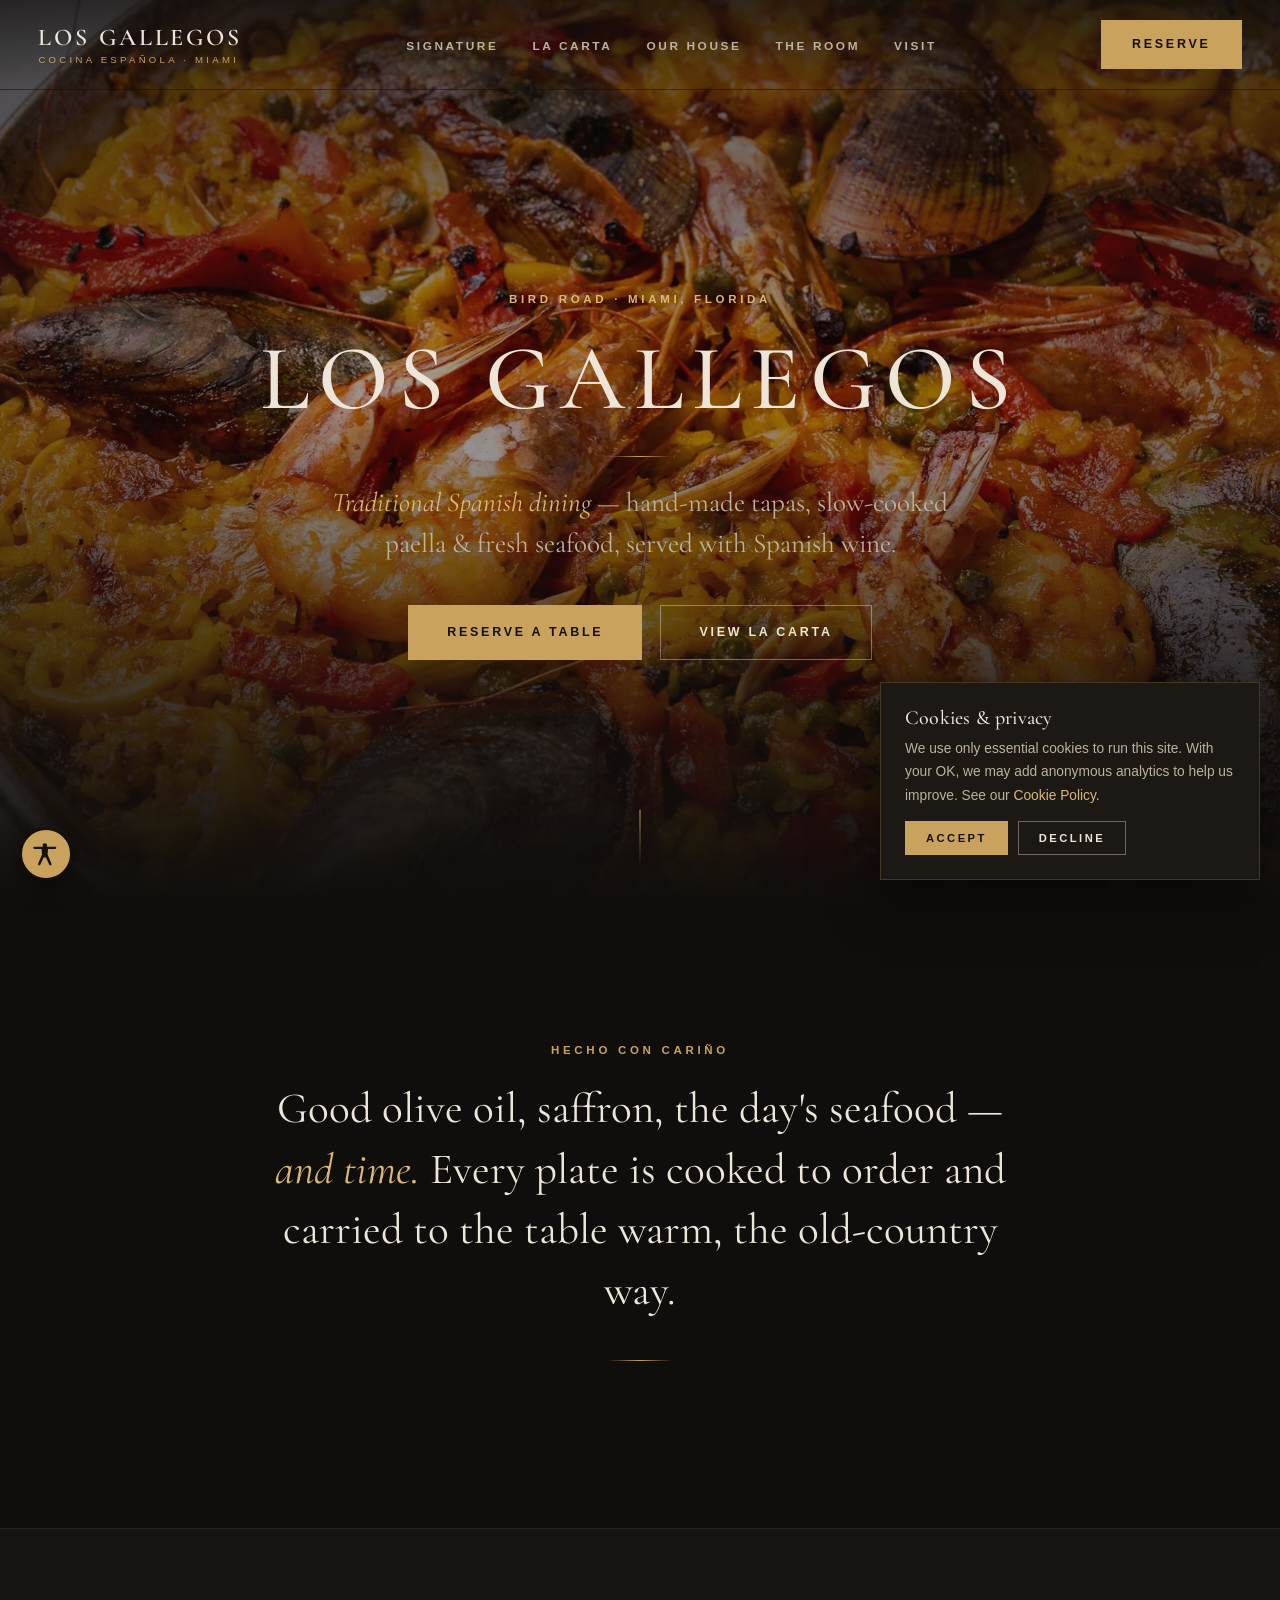
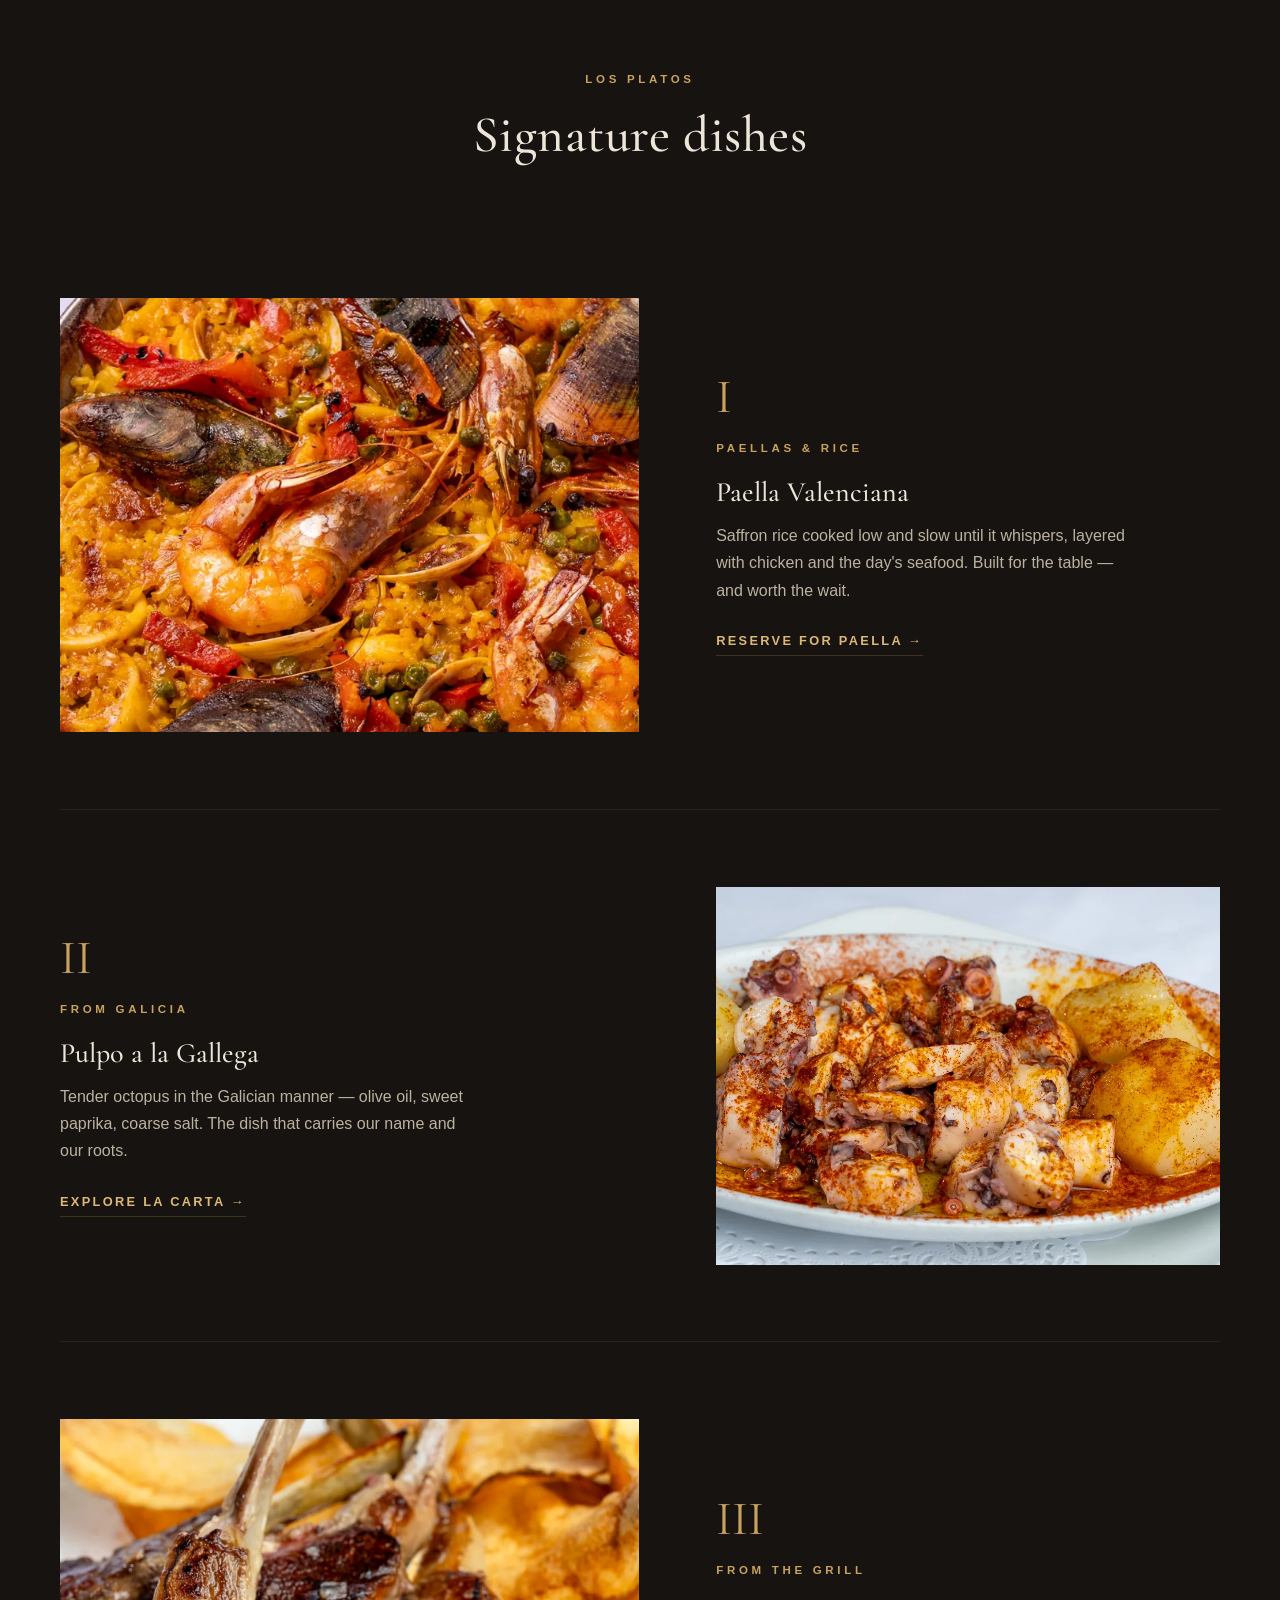
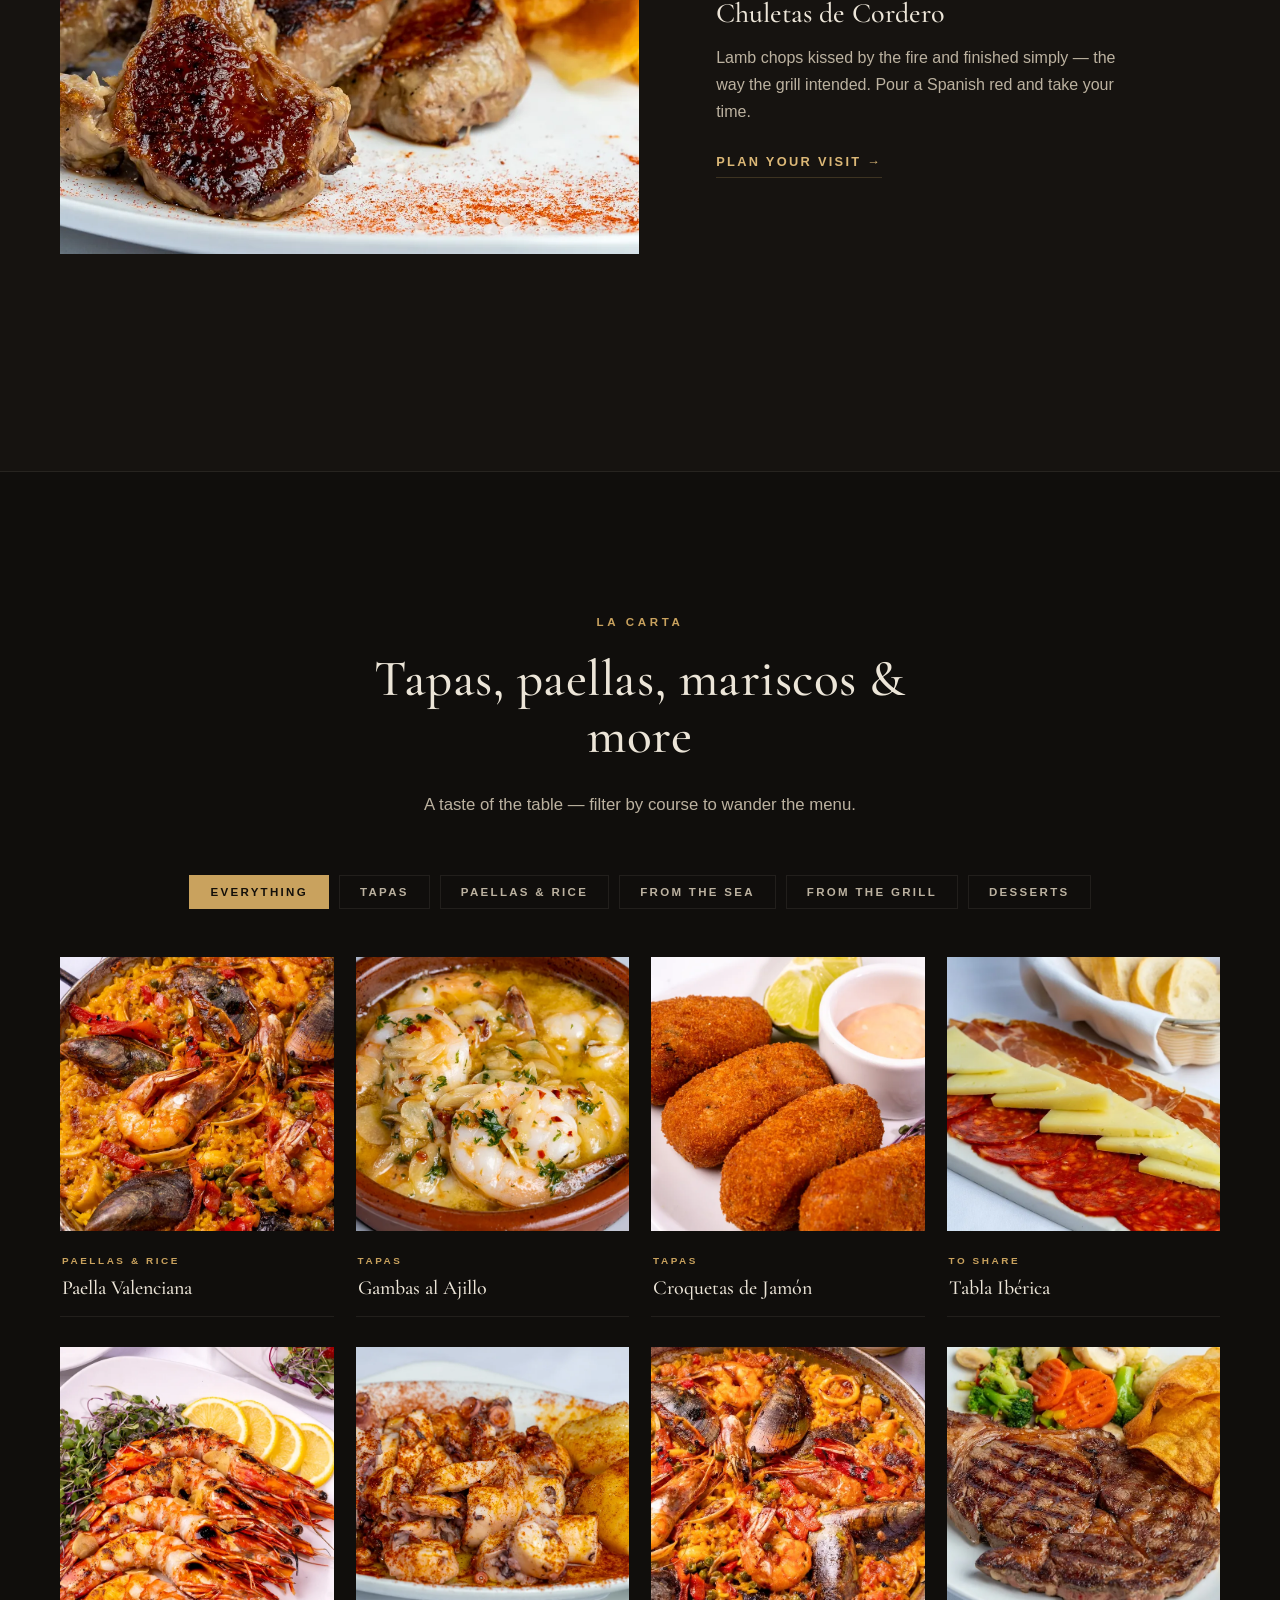
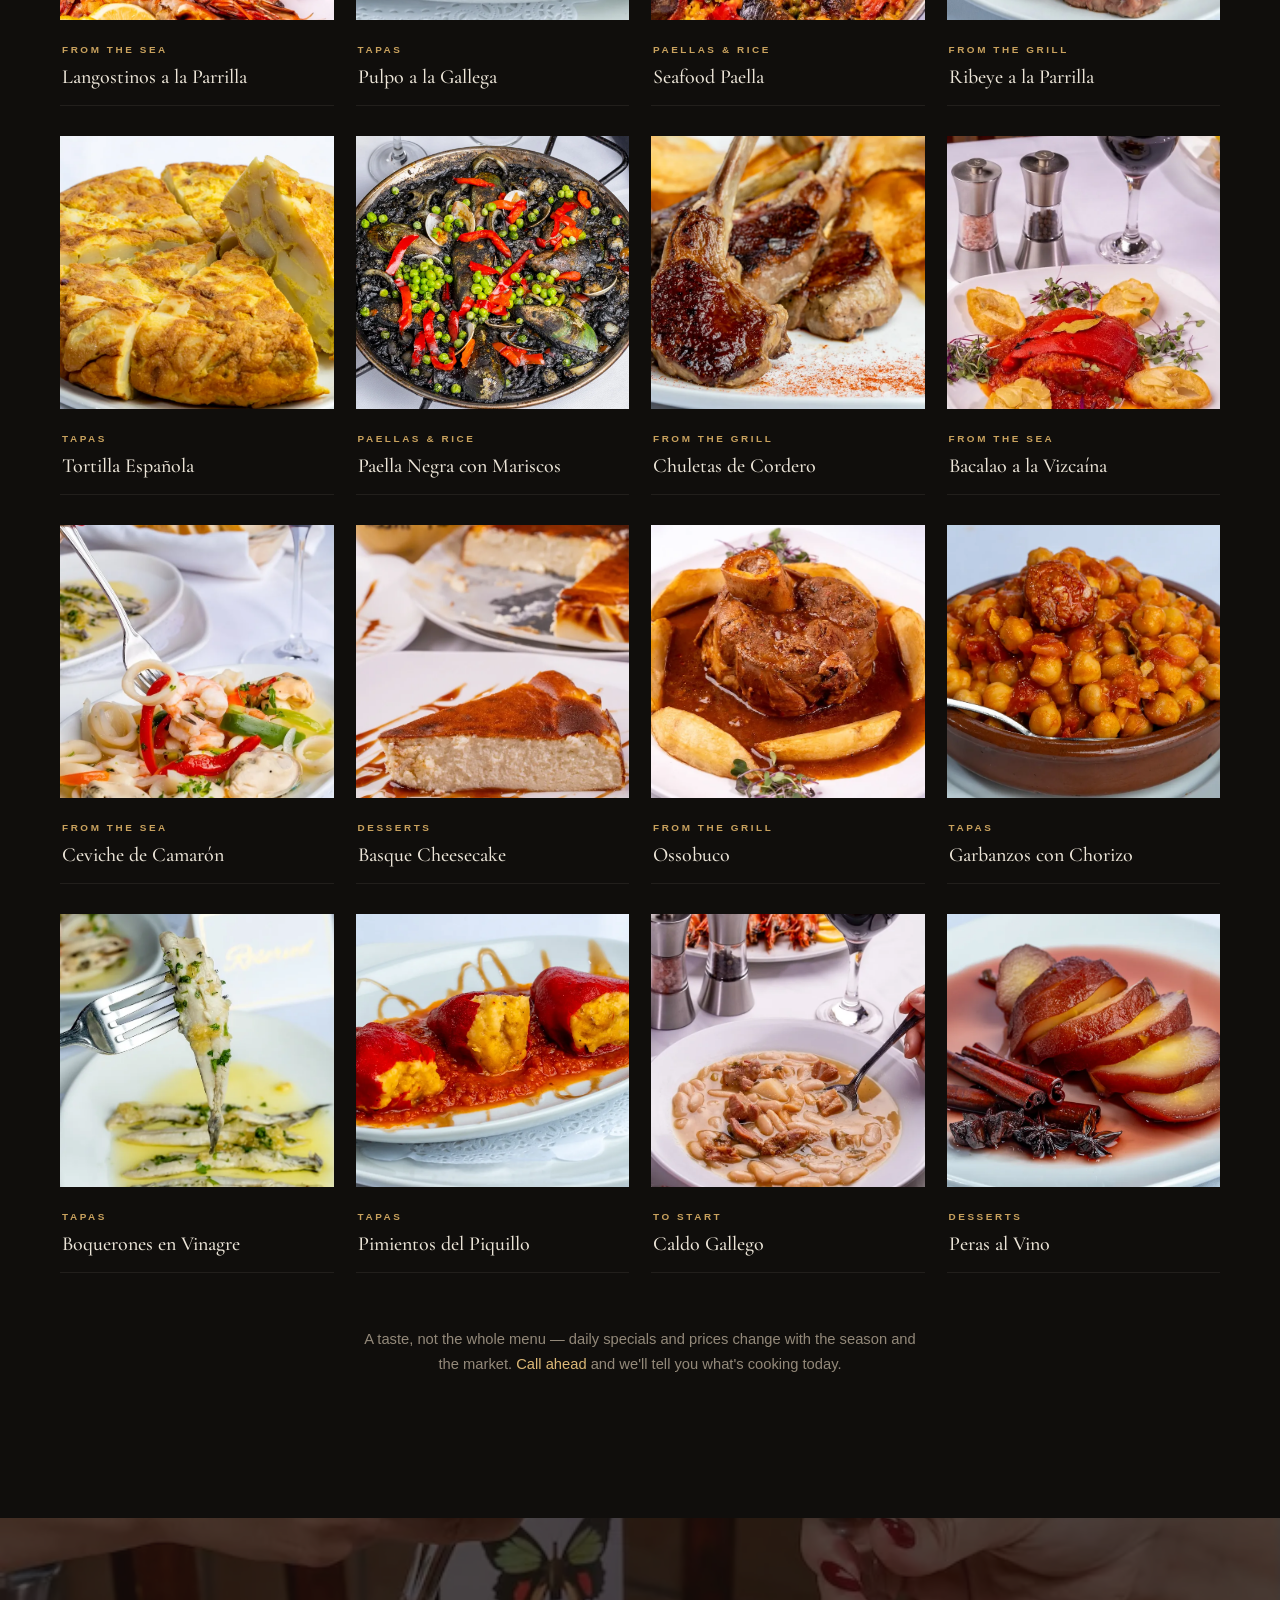
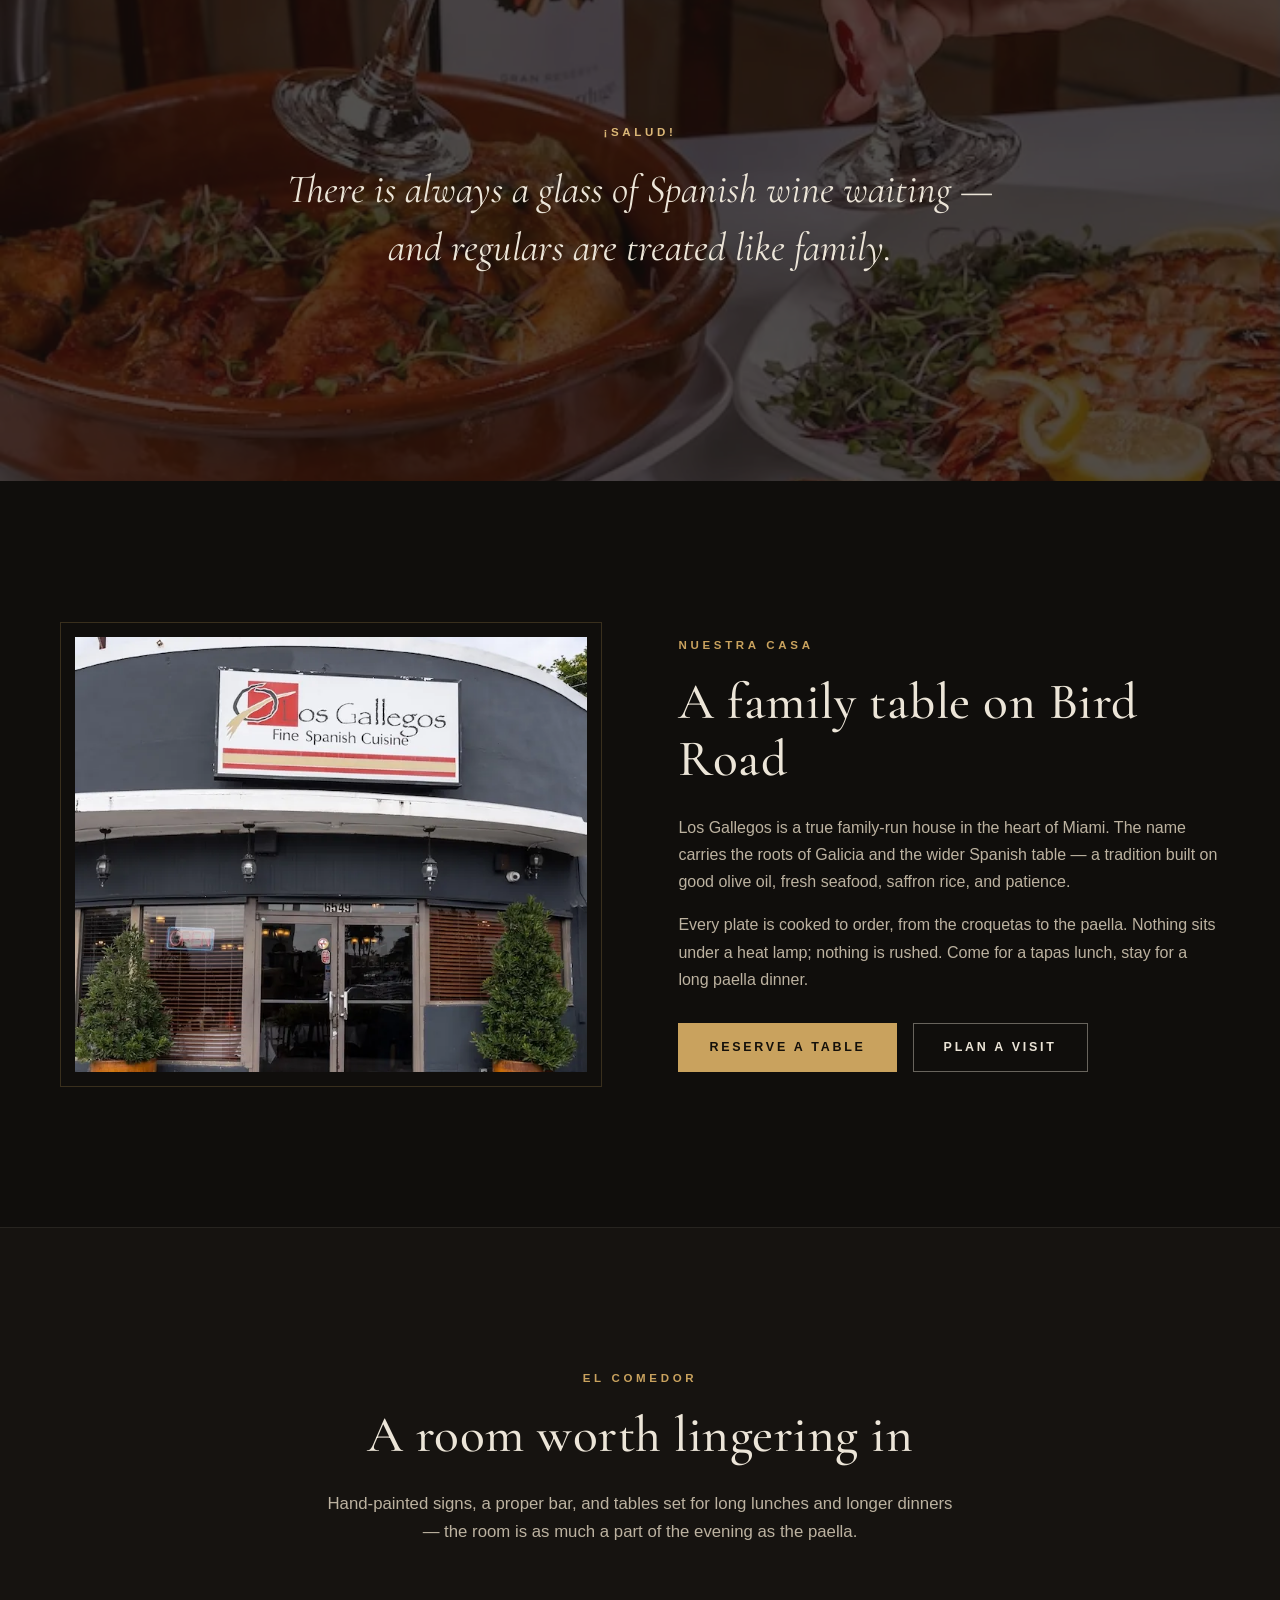
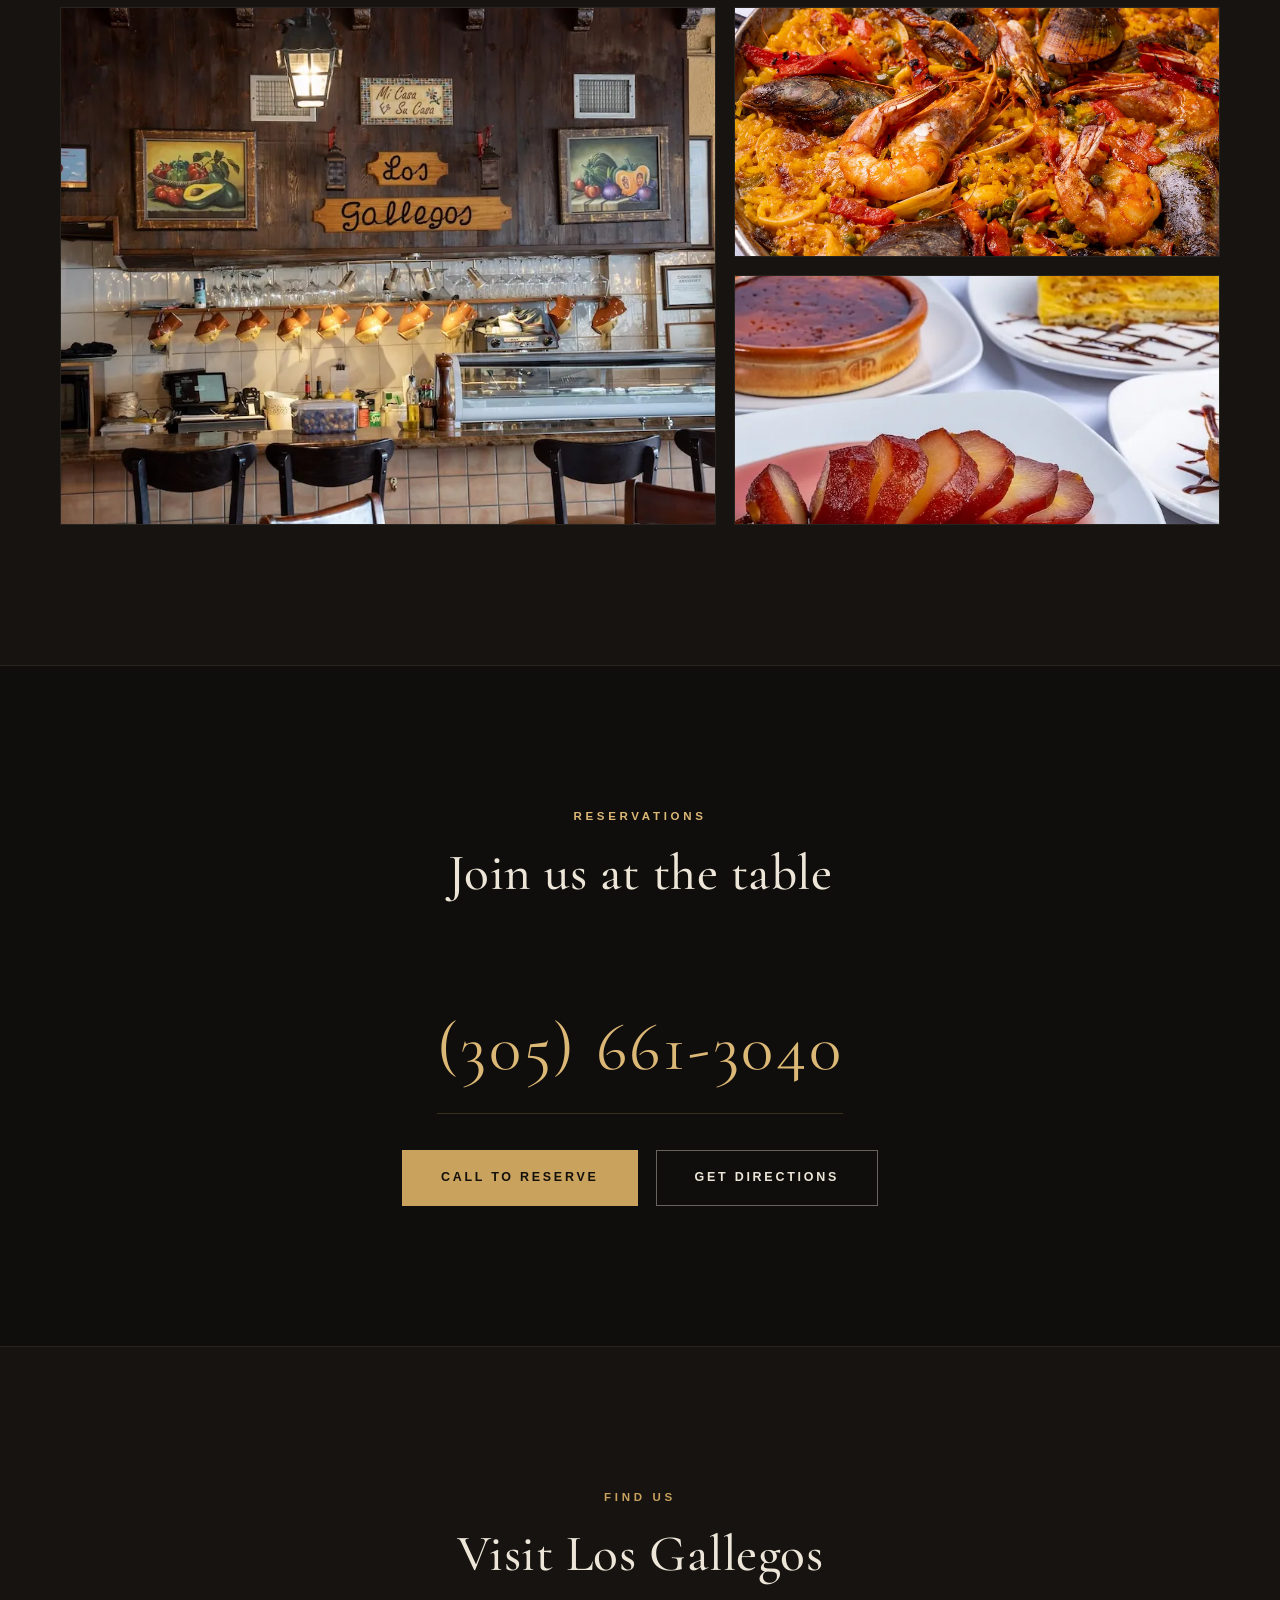
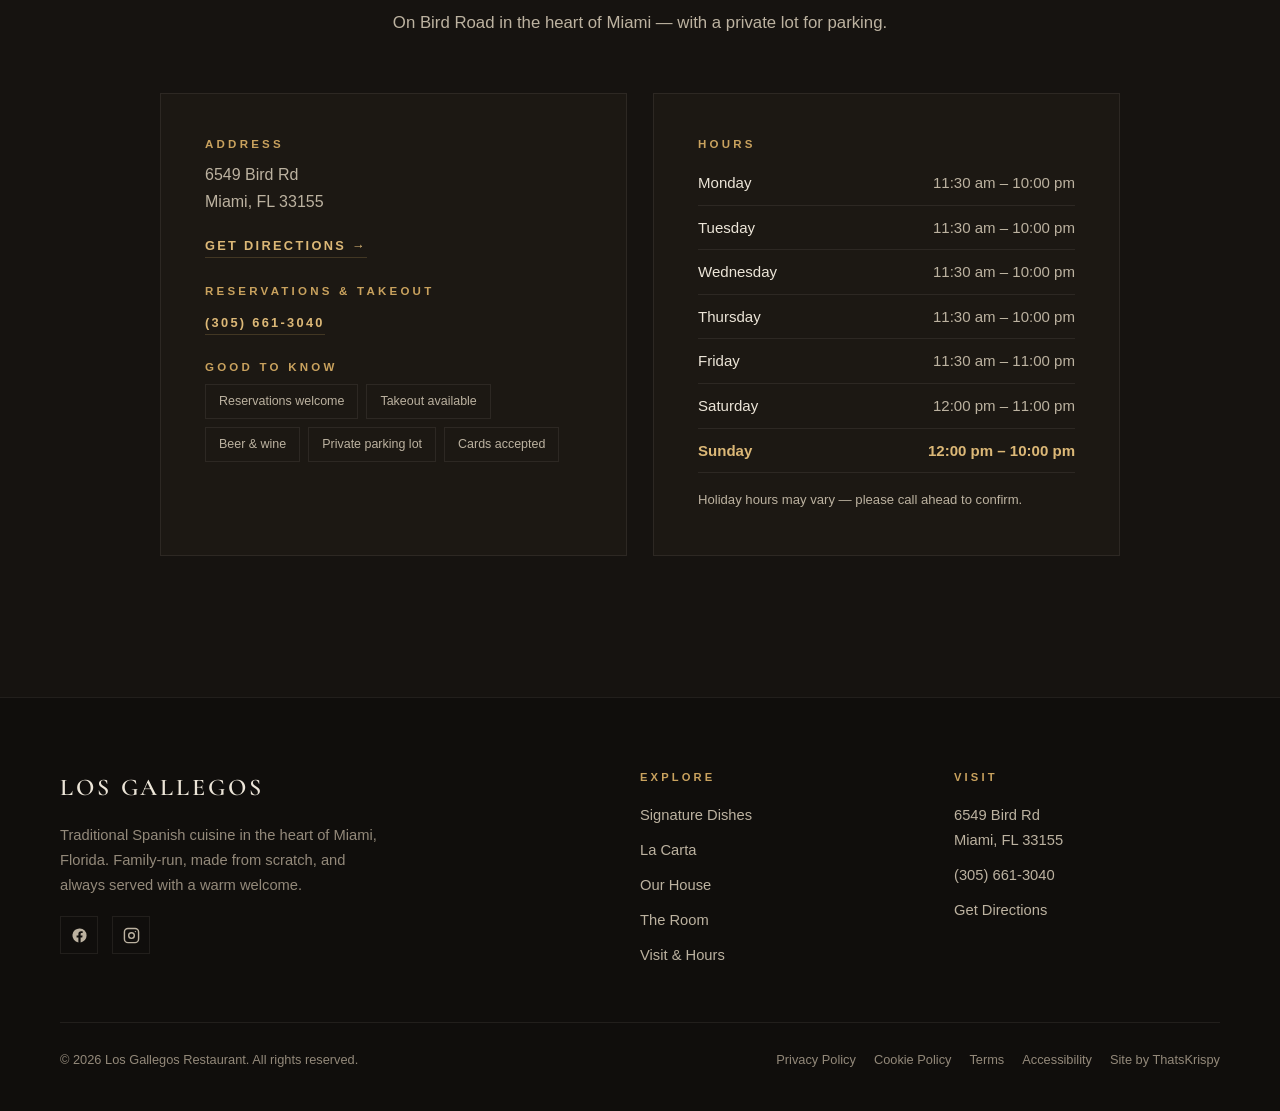
==== commit 1fcde3a7: "El Comedor gallery: swap redundant sign-wall close-up for distinct dessert spread; add gold captions" ====
--- a/index.html
+++ b/index.html
@@ -33,7 +33,7 @@
   <link rel="stylesheet" href="/css/font-400i.css?v=7" />
   <link rel="stylesheet" href="/css/font-500.css?v=7" />
   <link rel="stylesheet" href="/css/font-600.css?v=7" />
-  <link rel="stylesheet" href="/css/styles.css?v=8" />
+  <link rel="stylesheet" href="/css/styles.css?v=9" />
 
   <!-- Structured data: Restaurant -->
   <script type="application/ld+json">
@@ -336,9 +336,18 @@
           <p class="section-head__lead">Hand-painted signs, a proper bar, and tables set for long lunches and longer dinners — the room is as much a part of the evening as the paella.</p>
         </header>
         <div class="gallery reveal">
-          <figure class="g-lead"><img src="/assets/img/restaurant-bar-interior-los-gallegos-miami-florida.webp" alt="The bar and hand-painted Los Gallegos sign inside the Spanish restaurant in Miami, Florida" loading="lazy" decoding="async" /></figure>
-          <figure><img src="/assets/img/spanish-food-spread-los-gallegos-miami-florida.webp" alt="A spread of Spanish dishes across the table at Los Gallegos Miami" loading="lazy" decoding="async" /></figure>
-          <figure><img src="/assets/img/spanish-restaurant-dining-room-los-gallegos-miami-florida.webp" alt="The warm dining room at Los Gallegos Spanish restaurant in Miami, Florida" loading="lazy" decoding="async" /></figure>
+          <figure class="g-lead">
+            <img src="/assets/img/restaurant-bar-interior-los-gallegos-miami-florida.webp" alt="The bar and hand-painted Los Gallegos sign inside the Spanish restaurant in Miami, Florida" loading="lazy" decoding="async" />
+            <figcaption class="g-cap">El Bar</figcaption>
+          </figure>
+          <figure>
+            <img src="/assets/img/spanish-food-spread-los-gallegos-miami-florida.webp" alt="Seafood paella heavy with shrimp, clams and mussels at Los Gallegos Miami" loading="lazy" decoding="async" />
+            <figcaption class="g-cap">La Paella</figcaption>
+          </figure>
+          <figure>
+            <img src="/assets/img/spanish-dessert-los-gallegos-miami-florida.webp" alt="A spread of Spanish desserts — flan, tarta and peras al vino at Los Gallegos Miami" loading="lazy" decoding="async" />
+            <figcaption class="g-cap">La Sobremesa</figcaption>
+          </figure>
         </div>
       </div>
     </section>
--- a/css/styles.css
+++ b/css/styles.css
@@ -363,12 +363,26 @@
   gap: 18px;
   margin-top: clamp(36px, 5vw, 60px);
 }
-.gallery figure { overflow: hidden; border: 1px solid var(--line-soft); }
+.gallery figure { overflow: hidden; border: 1px solid var(--line-soft); position: relative; }
 .gallery img {
   width: 100%; height: 100%; object-fit: cover;
   transition: transform 1s var(--ease);
 }
 .gallery figure:hover img { transform: scale(1.05); }
+.g-cap {
+  position: absolute; left: 0; right: 0; bottom: 0;
+  padding: 44px 20px 18px;
+  font-family: var(--sans);
+  font-size: 0.66rem; font-weight: 600;
+  letter-spacing: 0.3em; text-transform: uppercase;
+  color: var(--gold-bright);
+  background: linear-gradient(to top, rgba(16, 14, 12, 0.82), rgba(16, 14, 12, 0));
+  transform: translateY(8px); opacity: 0;
+  transition: transform 0.6s var(--ease), opacity 0.6s var(--ease);
+  pointer-events: none;
+}
+.gallery figure:hover .g-cap,
+.gallery figure:focus-within .g-cap { transform: none; opacity: 1; }
 .g-lead { grid-row: span 2; }
 
 /* ---------- Reserve CTA ---------- */
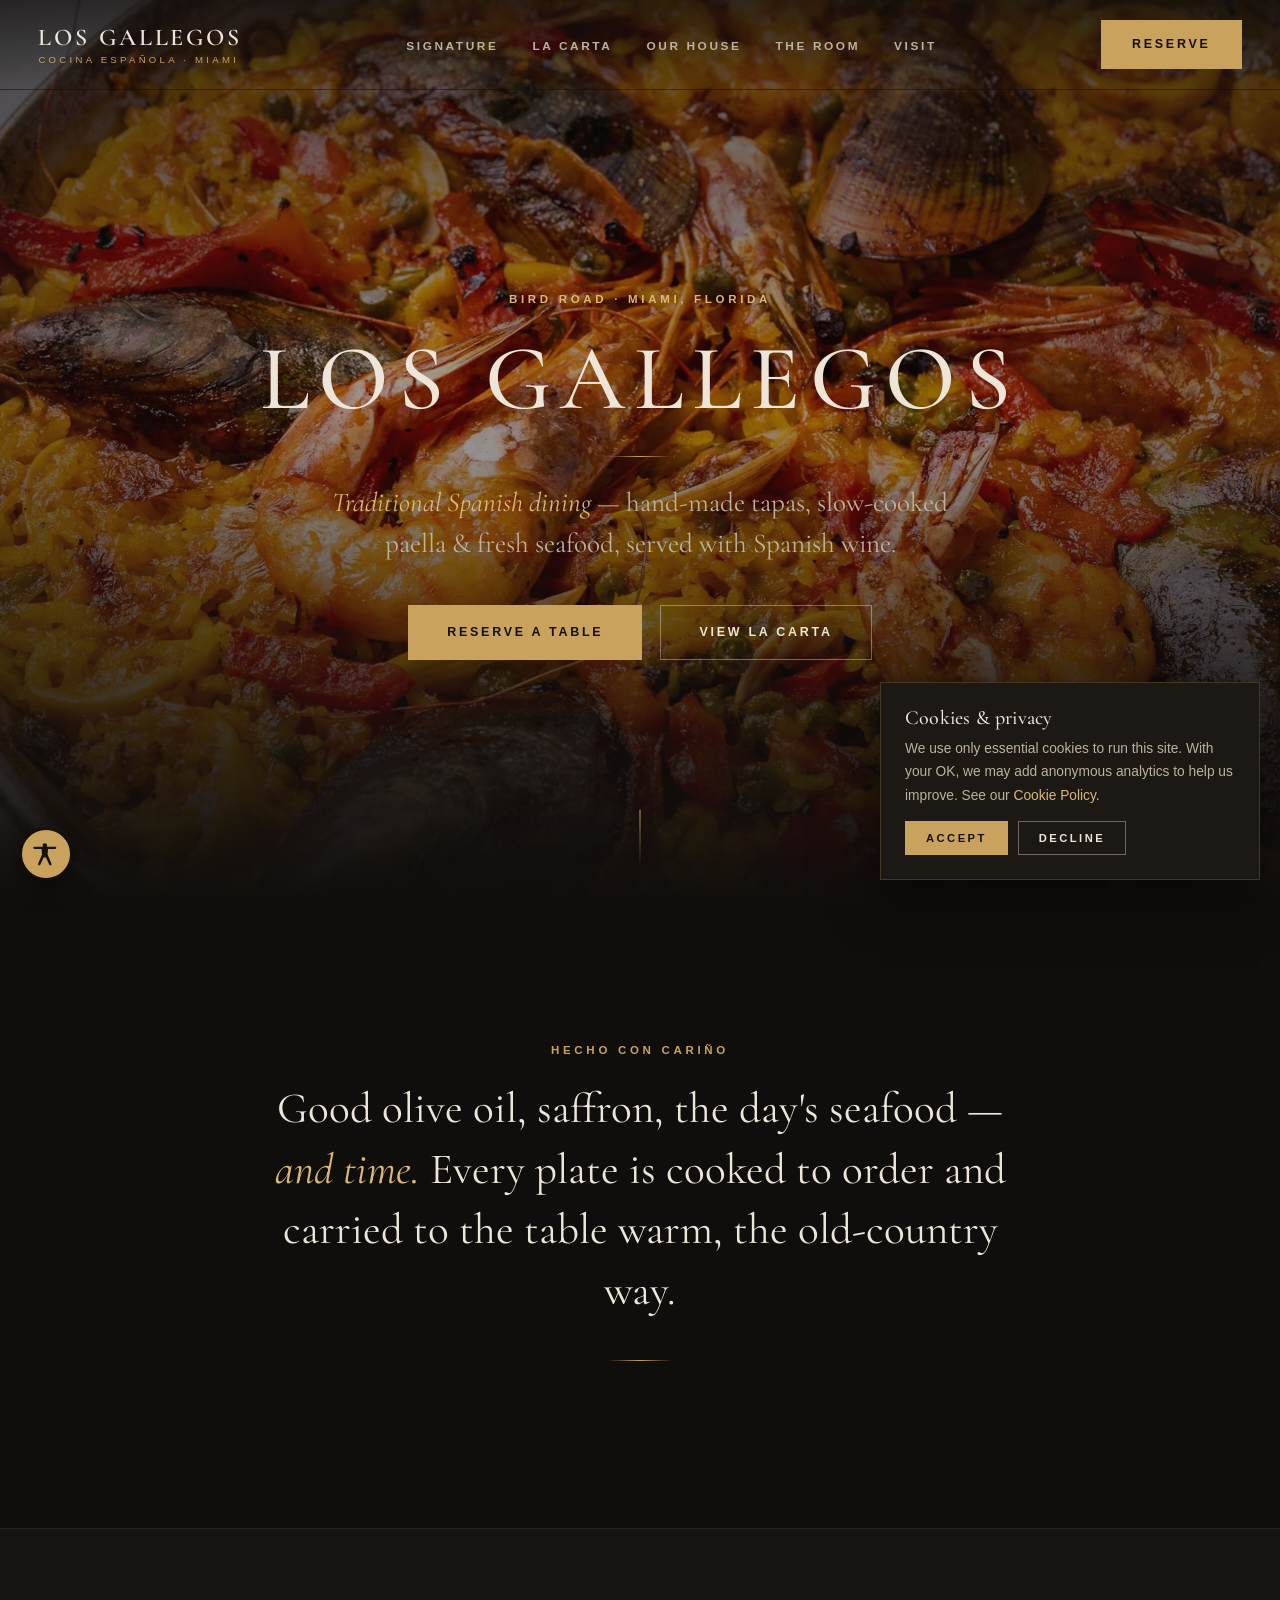
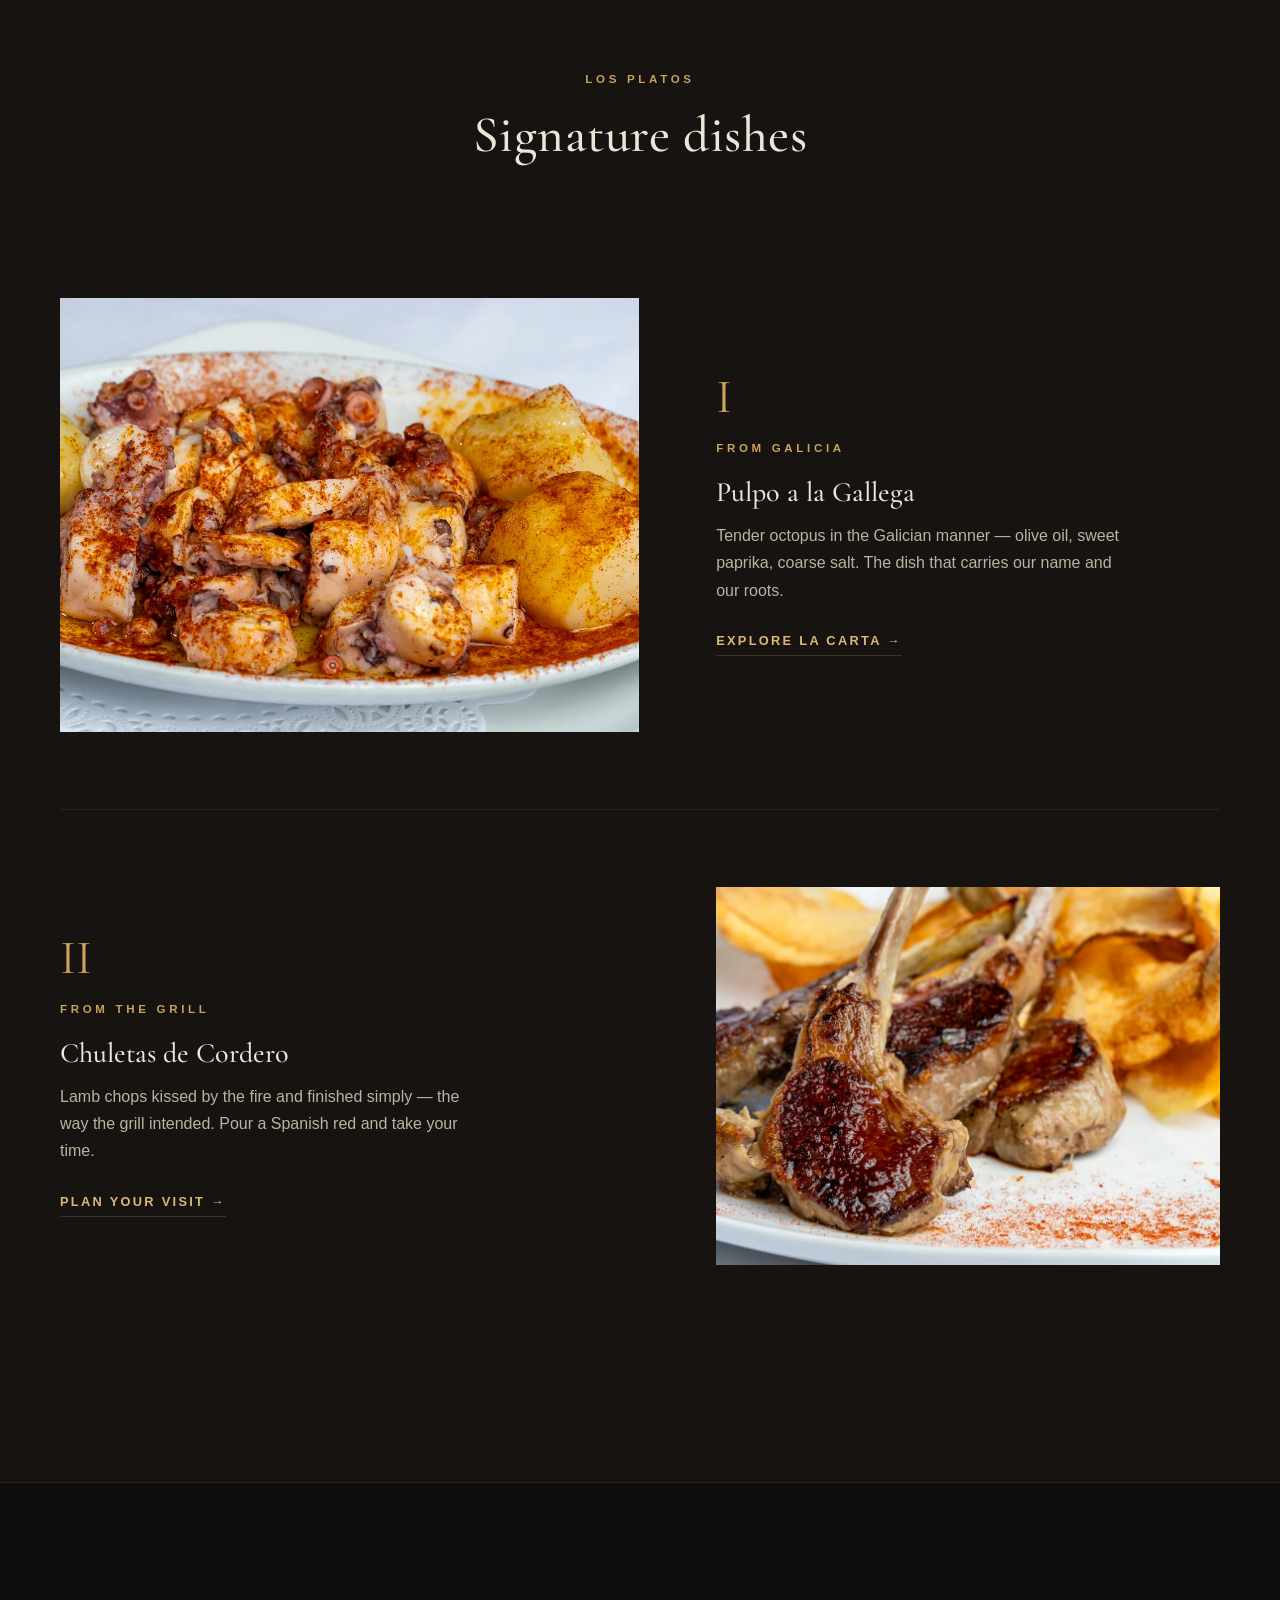
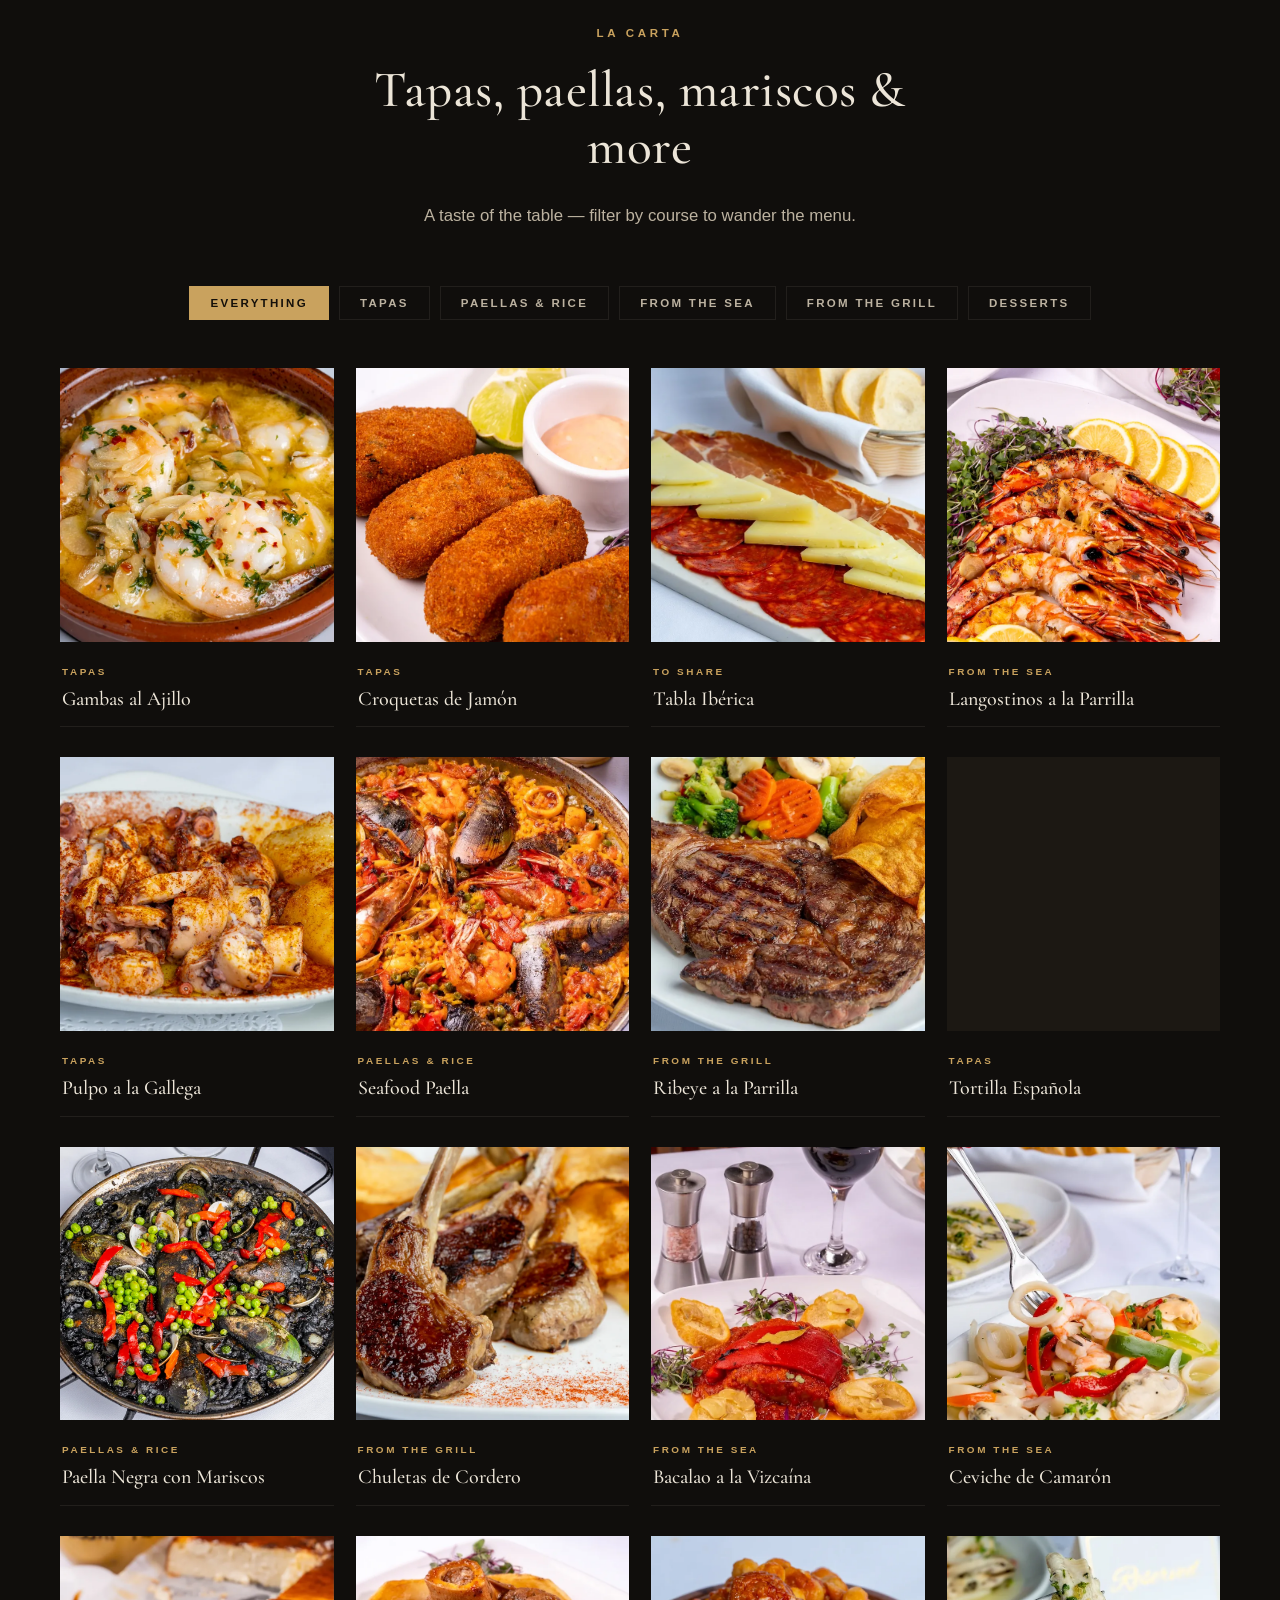
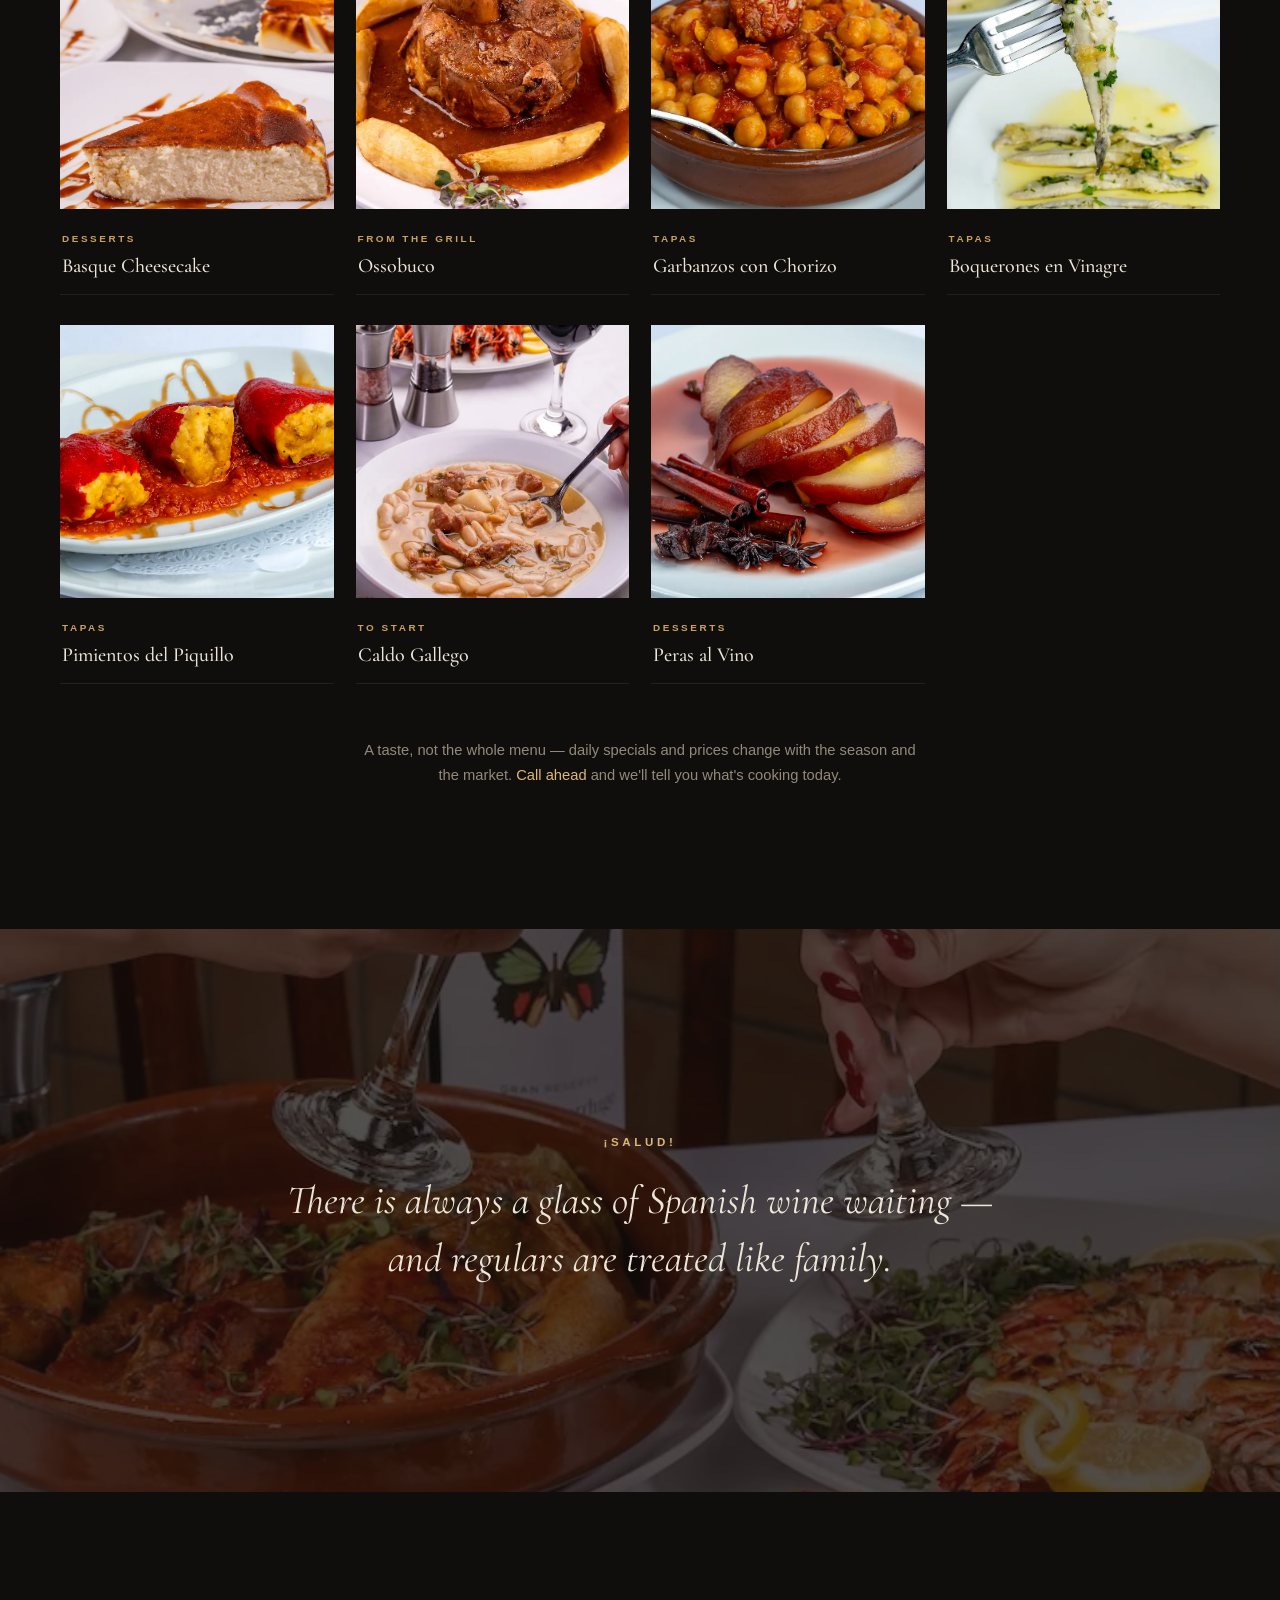
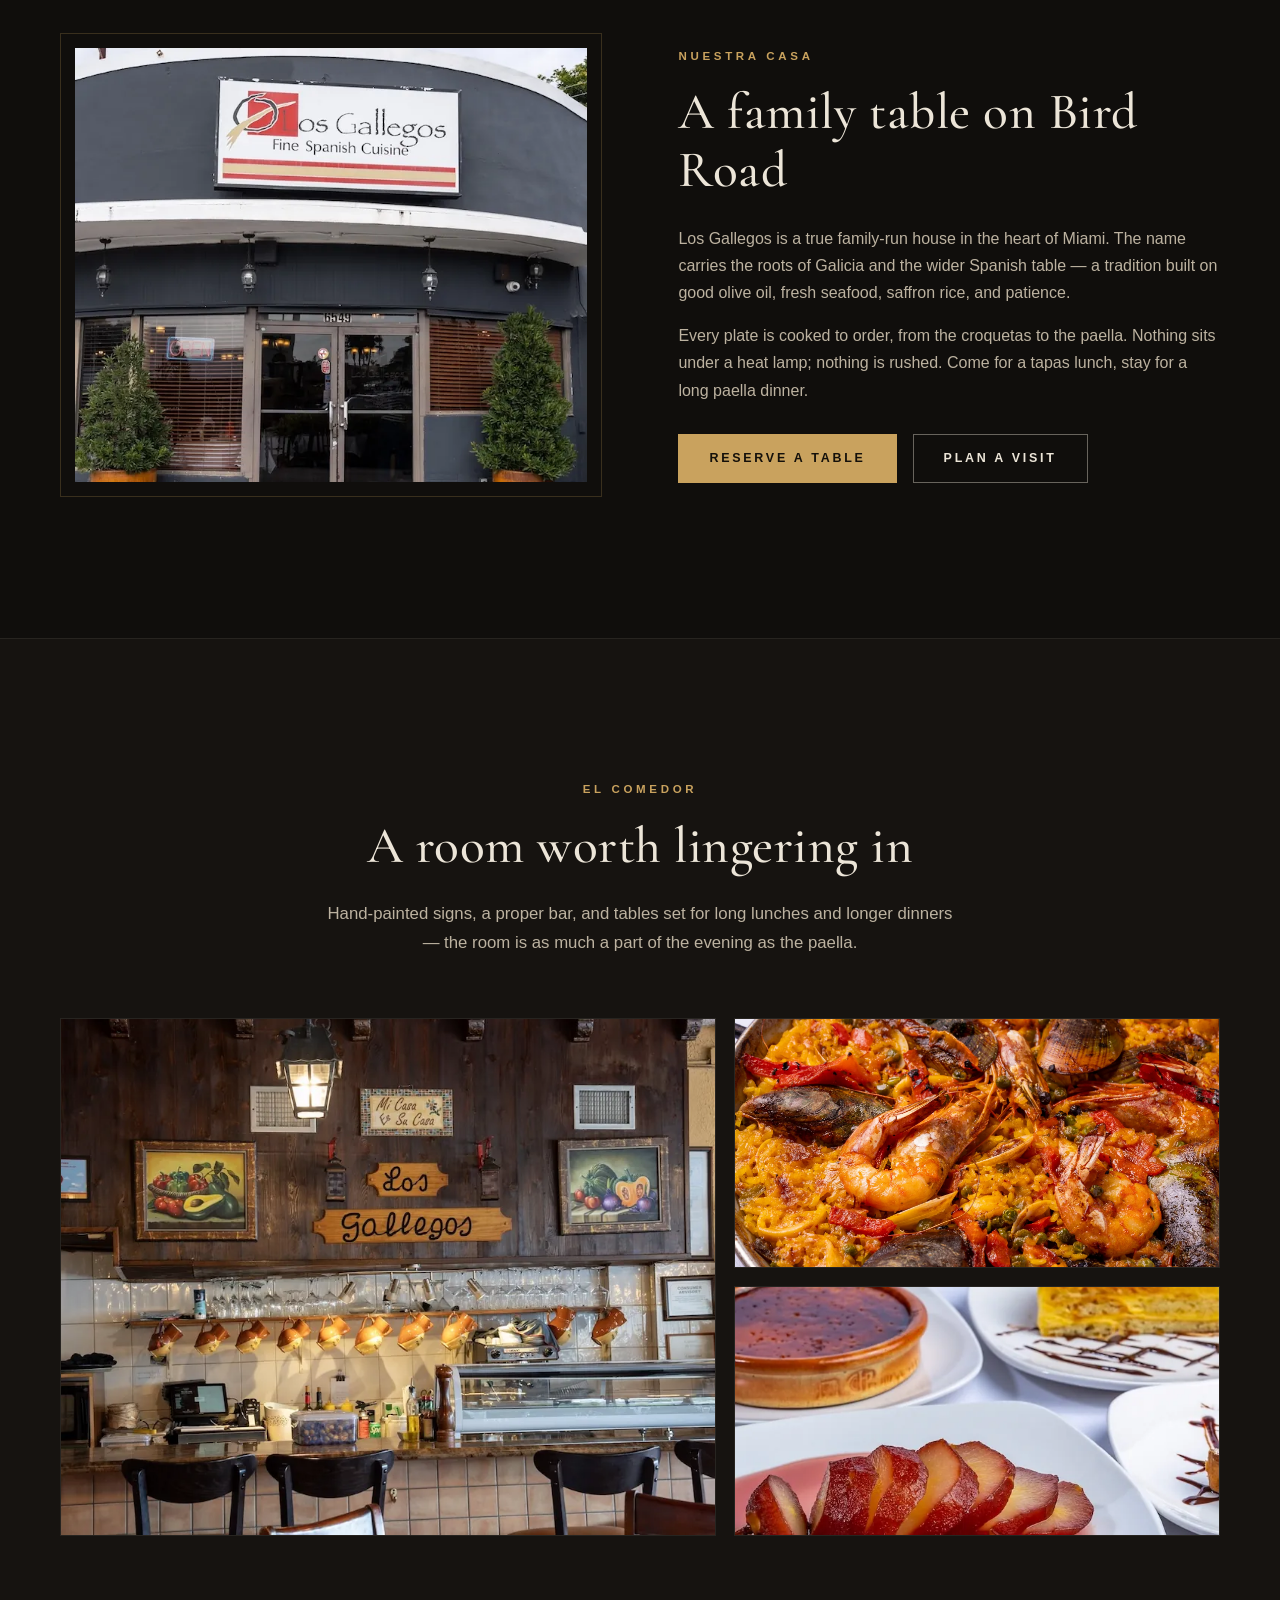
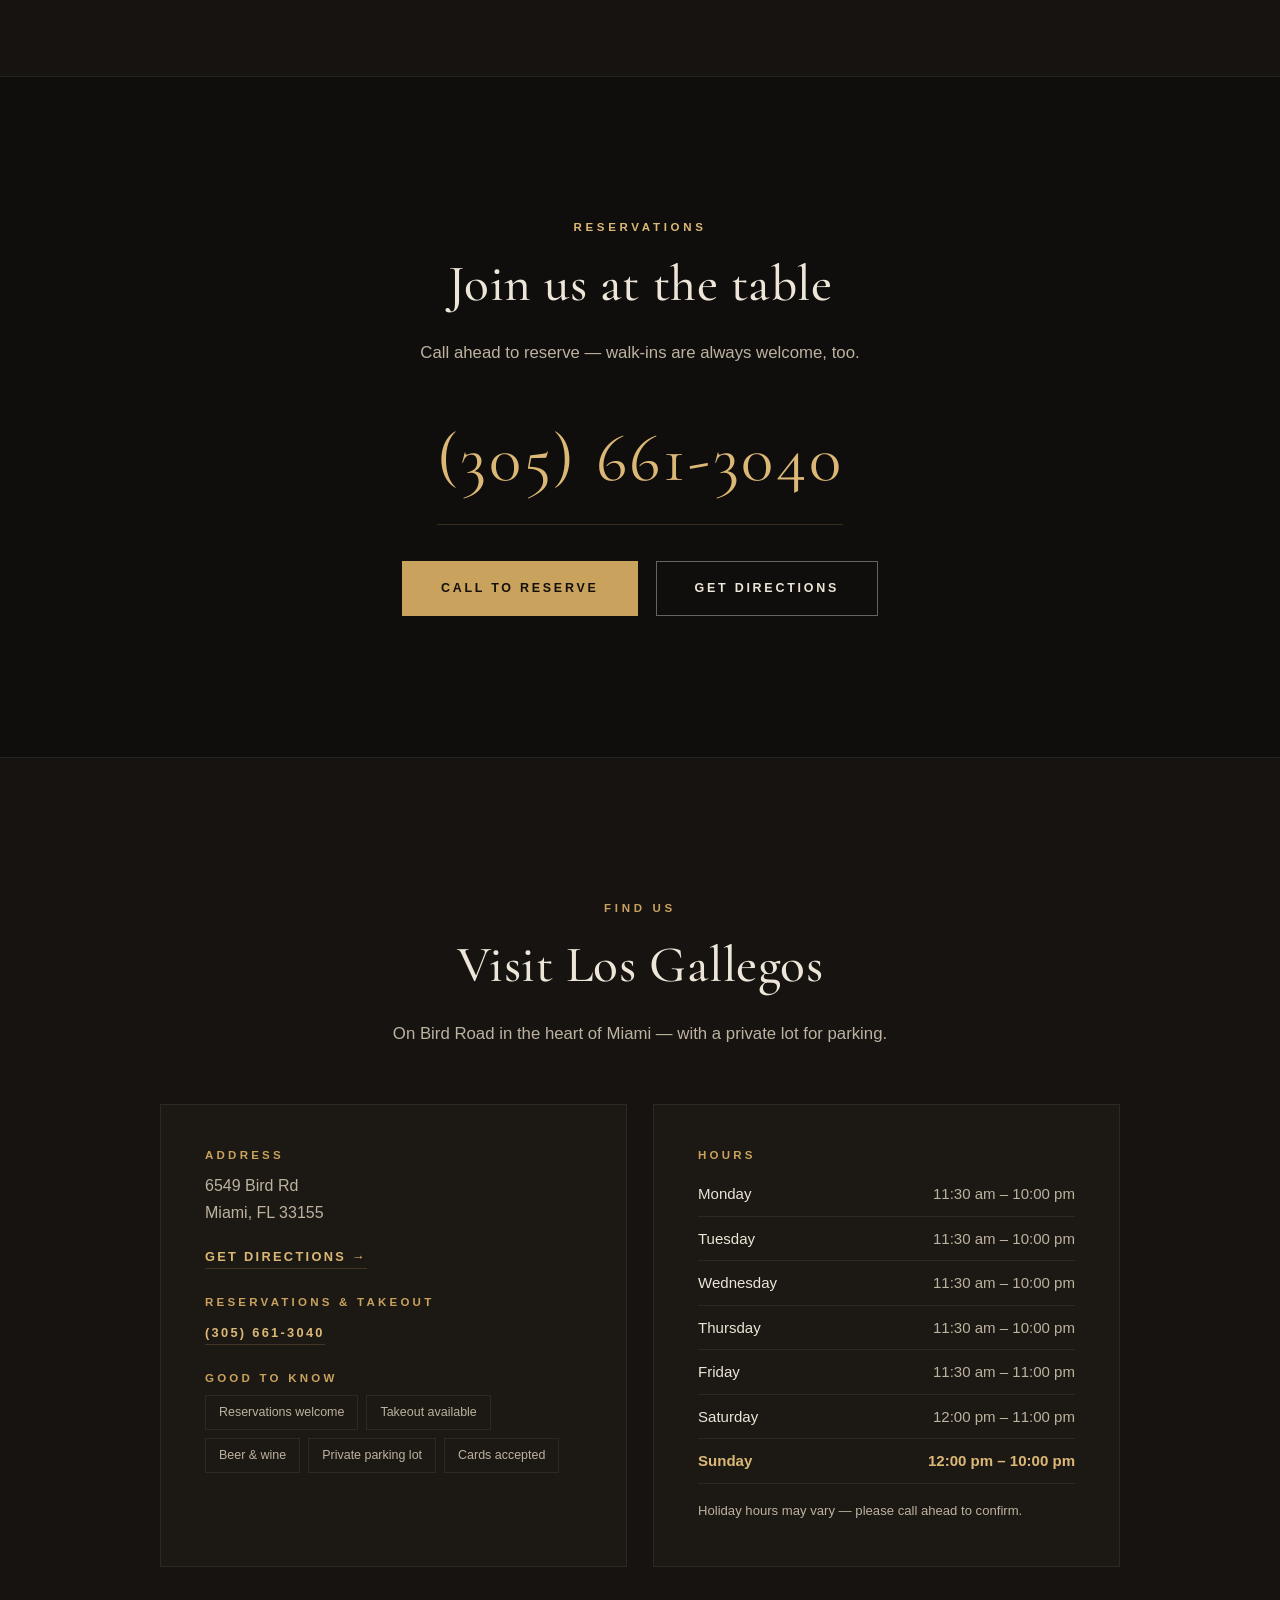
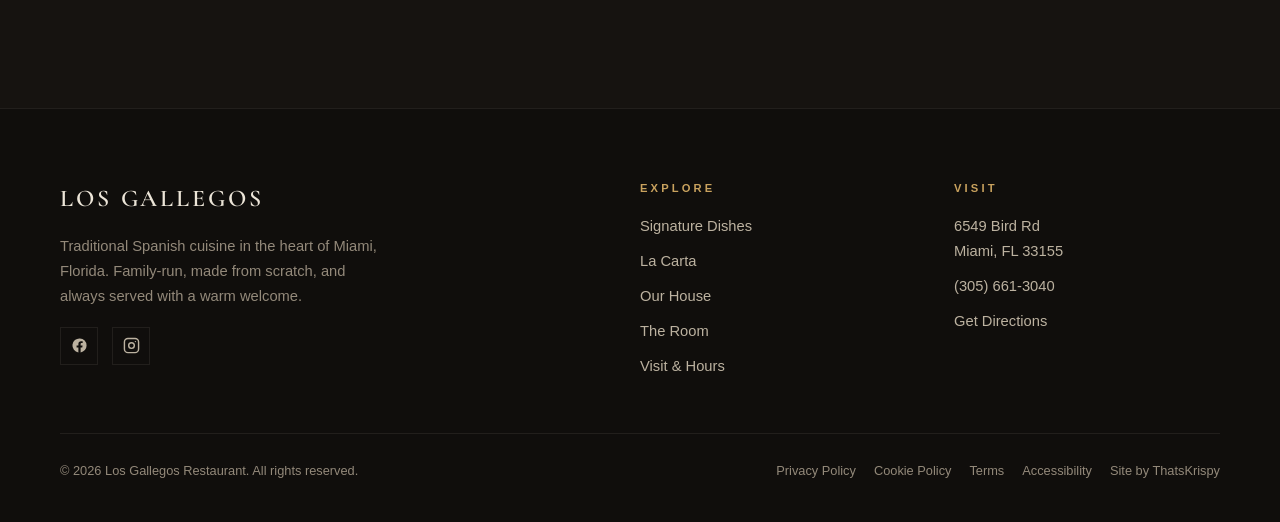
==== commit 457c7d0f: "Hide Paella Valenciana (wrong image) from signature dishes + La Carta; renumber remaining platos I/I" ====
--- a/index.html
+++ b/index.html
@@ -131,6 +131,7 @@
           <h2>Signature dishes</h2>
         </header>
 
+        <!-- HIDDEN until a correct photo is provided — Paella Valenciana image is wrong
         <article class="plato reveal">
           <figure class="plato__media">
             <img src="/assets/img/paella-valenciana-los-gallegos-miami-florida.webp" alt="Paella Valenciana with saffron rice, chicken and seafood at Los Gallegos in Miami, Florida" loading="lazy" decoding="async" />
@@ -143,13 +144,14 @@
             <a class="text-link" href="tel:+13056613040">Reserve for paella →</a>
           </div>
         </article>
-
-        <article class="plato plato--flip reveal">
+        -->
+
+        <article class="plato reveal">
           <figure class="plato__media">
             <img src="/assets/img/pulpo-a-la-gallega-octopus-los-gallegos-miami-florida.webp" alt="Pulpo a la Gallega — Galician octopus with paprika and olive oil at Los Gallegos in Miami, Florida" loading="lazy" decoding="async" />
           </figure>
           <div class="plato__body">
-            <span class="plato__num" aria-hidden="true">II</span>
+            <span class="plato__num" aria-hidden="true">I</span>
             <p class="kicker">From Galicia</p>
             <h3>Pulpo a la Gallega</h3>
             <p>Tender octopus in the Galician manner — olive oil, sweet paprika, coarse salt. The dish that carries our name and our roots.</p>
@@ -157,12 +159,12 @@
           </div>
         </article>
 
-        <article class="plato reveal">
+        <article class="plato plato--flip reveal">
           <figure class="plato__media">
             <img src="/assets/img/chuletas-de-cordero-lamb-chops-los-gallegos-miami-florida.webp" alt="Chuletas de cordero — grilled lamb chops at Los Gallegos in Miami, Florida" loading="lazy" decoding="async" />
           </figure>
           <div class="plato__body">
-            <span class="plato__num" aria-hidden="true">III</span>
+            <span class="plato__num" aria-hidden="true">II</span>
             <p class="kicker">From the Grill</p>
             <h3>Chuletas de Cordero</h3>
             <p>Lamb chops kissed by the fire and finished simply — the way the grill intended. Pour a Spanish red and take your time.</p>
@@ -191,10 +193,12 @@
         </div>
 
         <div class="dishes reveal" id="dishes">
+          <!-- HIDDEN until a correct photo is provided — Paella Valenciana image is wrong
           <figure class="dish" data-course="arroces">
             <div class="dish__img"><img src="/assets/img/paella-valenciana-los-gallegos-miami-florida.webp" alt="Paella Valenciana with saffron rice, chicken and seafood at Los Gallegos Miami" loading="lazy" decoding="async" /></div>
             <figcaption class="dish__body"><span class="dish__tag">Paellas &amp; Rice</span><h3 class="dish__name">Paella Valenciana</h3></figcaption>
           </figure>
+          -->
           <figure class="dish" data-course="tapas">
             <div class="dish__img"><img src="/assets/img/gambas-al-ajillo-garlic-shrimp-los-gallegos-miami-florida.webp" alt="Gambas al ajillo — sizzling garlic shrimp at Los Gallegos Miami" loading="lazy" decoding="async" /></div>
             <figcaption class="dish__body"><span class="dish__tag">Tapas</span><h3 class="dish__name">Gambas al Ajillo</h3></figcaption>
